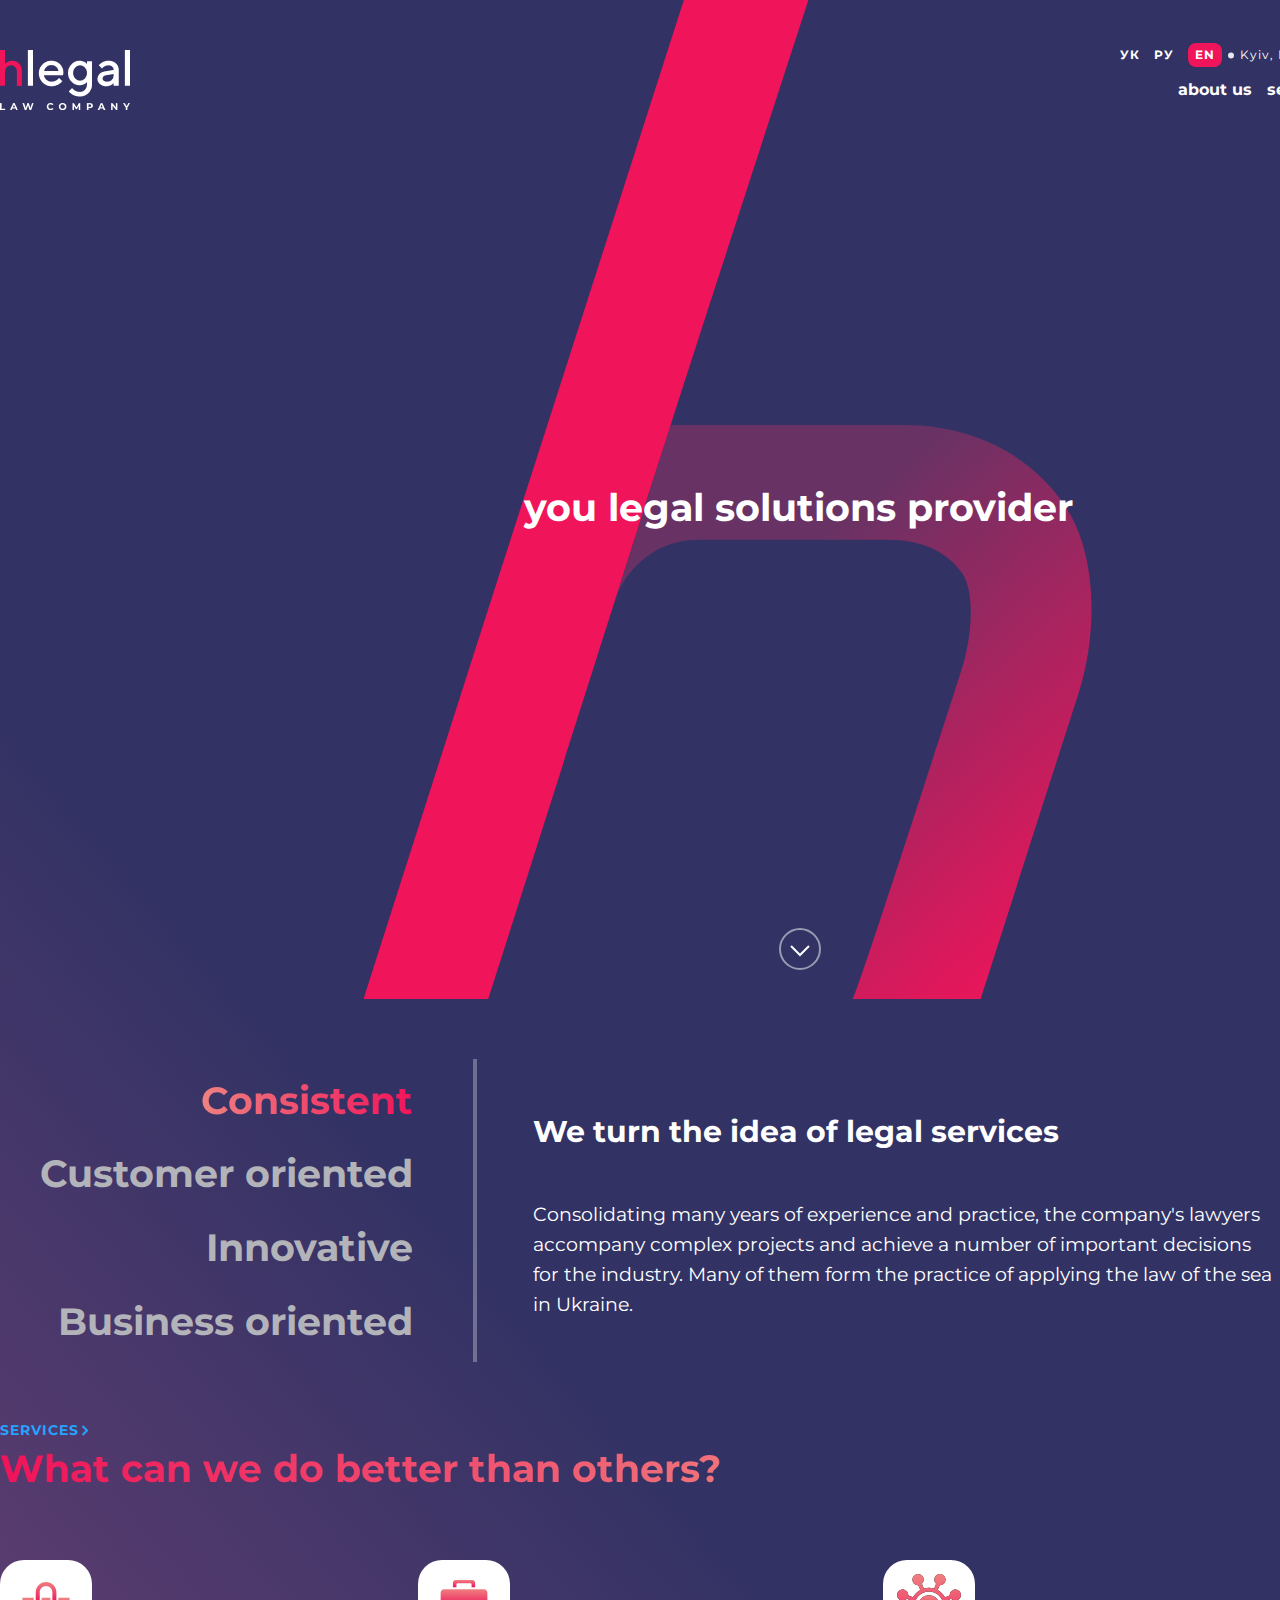
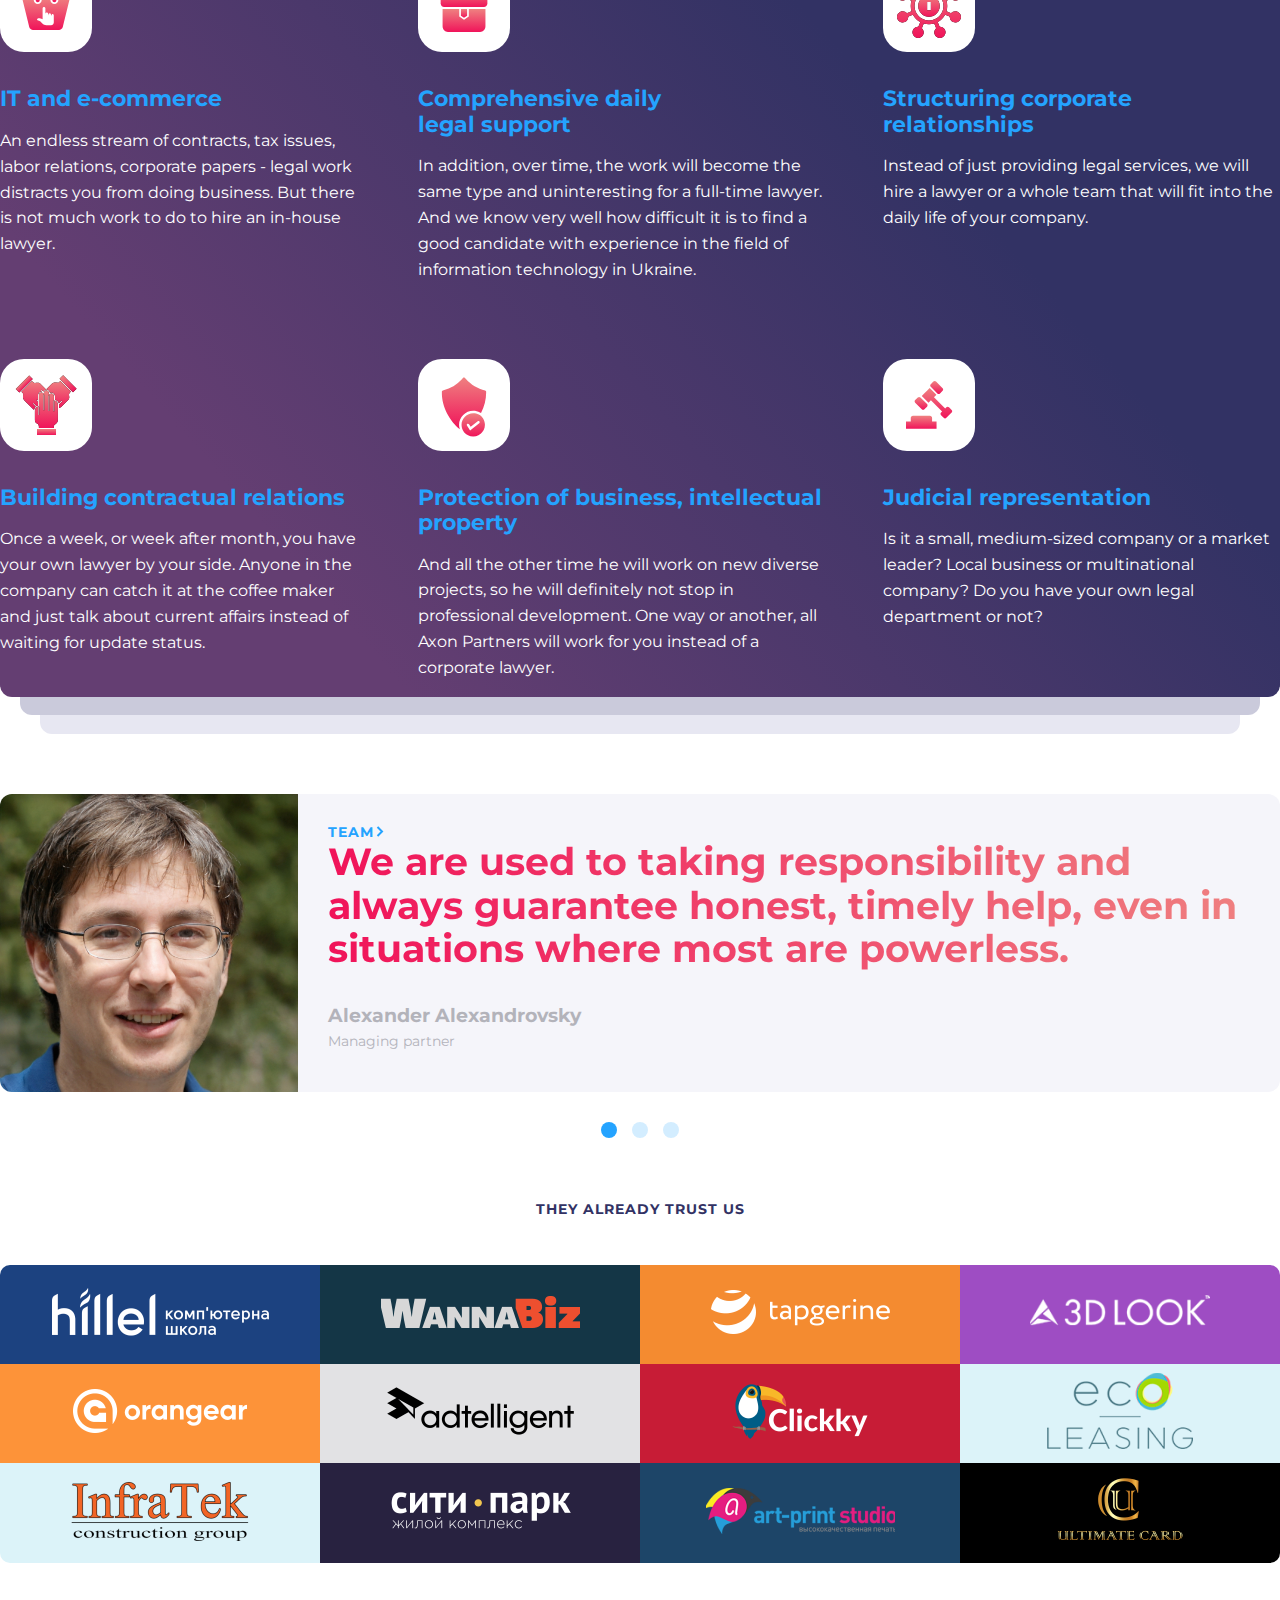
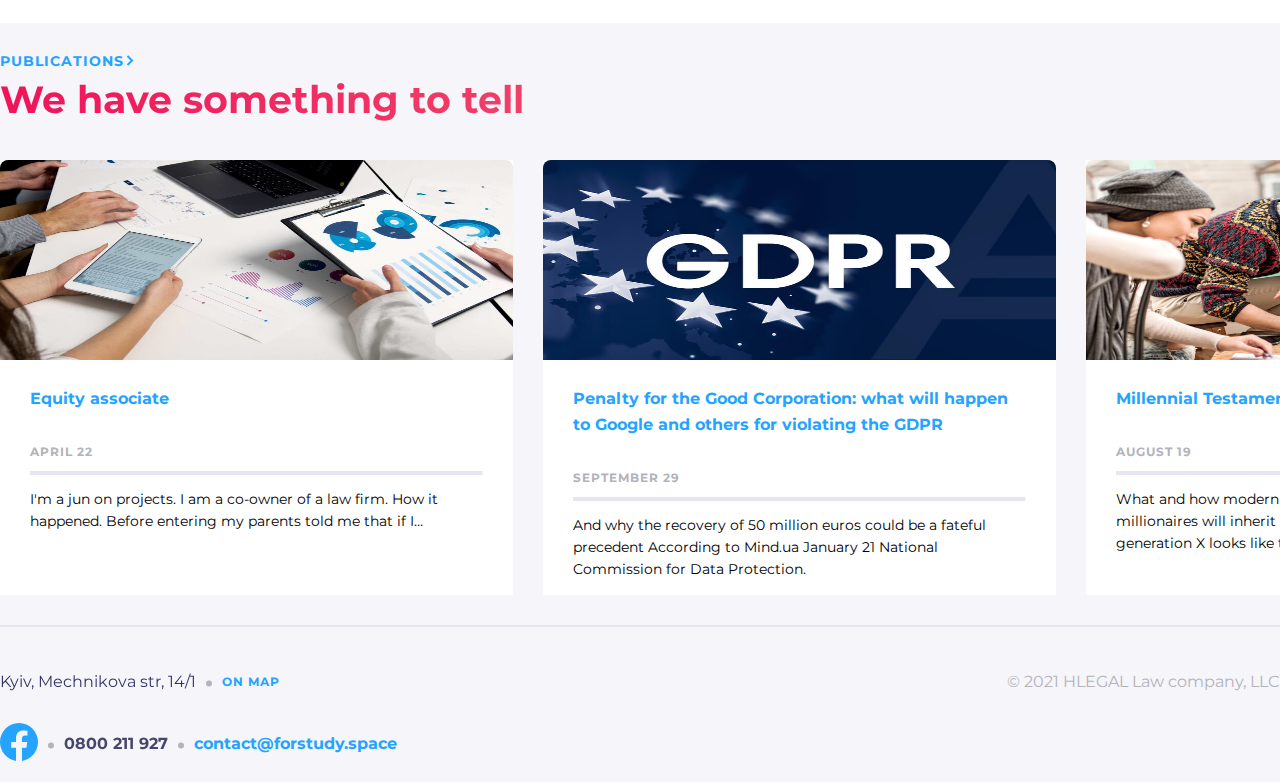
==== index.html @ 35837f1d "added hr line in footer" ====
<!doctype html>
<html lang="en">
<head>
    <meta charset="UTF-8">
    <meta name="viewport"
          content="width=device-width, user-scalable=no, initial-scale=1.0, maximum-scale=1.0, minimum-scale=1.0">
    <meta http-equiv="X-UA-Compatible"
          content="ie=edge">
    <link rel="stylesheet"
          href="css/style.css">
    <title>Homepage</title>
</head>
<body>
<header class="center header">
    <nav class="nav">
        <a href="#"
           class="nav__logo"><img src="img/homepage/homepage-logo.png"
                                  alt="hlegal logo">
        </a>
        <div class="nav__container">
            <img src="img/homepage/homepage-symbol.svg"
                 alt=""
                 class="nav__img-symbol">
            <h1 class="nav__slogan">you legal solutions provider</h1>
            <svg class="nav__scroll-btn"
                 width="42"
                 height="42"
                 viewBox="0 0 42 42"
                 fill="none"
                 xmlns="http://www.w3.org/2000/svg">
                <g clip-path="url(#clip0_22728_11353)">
                    <circle opacity="0.5"
                            cx="21"
                            cy="21"
                            r="20"

                            stroke-width="2"/>
                    <path d="M12 18L21 27L30 18"

                          stroke-width="2"/>
                </g>
                <defs>
                    <clipPath id="clip0_22728_11353">
                        <rect width="42"
                              height="42"
                              fill="white"/>
                    </clipPath>
                </defs>
            </svg>
        </div>
        <ol class="nav__list nav__list-contact">
            <li class="nav__item"><a class="nav__link"
                                     href="#">УК</a></li>
            <li class="nav__item"><a class="nav__link"
                                     href="#">РУ</a></li>
            <li class="nav__item"><a class="nav__link nav__link-active"
                                     href="#">EN</a></li>
            <li class="nav__item">
                <svg xmlns="http://www.w3.org/2000/svg"
                     width="6"
                     height="7"
                     viewBox="0 0 6 7"
                     fill="none">
                    <circle cx="3"
                            cy="3.5"
                            r="3"
                            fill="#E6E6F0"/>
                </svg>
            </li>
            <li class="nav__item"><a class="nav__link"
                                     href="#">Kyiv, Mechnikova str, 14/1</a></li>
            <li class="nav__item">
                <svg xmlns="http://www.w3.org/2000/svg"
                     width="6"
                     height="7"
                     viewBox="0 0 6 7"
                     fill="none">
                    <circle cx="3"
                            cy="3.5"
                            r="3"
                            fill="#E6E6F0"/>
                </svg>
            </li>
            <li class="nav__item"><a class="nav__link"
                                     href="#">0800 211 927</a></li>
            <li class="nav__item">
                <svg xmlns="http://www.w3.org/2000/svg"
                     width="6"
                     height="7"
                     viewBox="0 0 6 7"
                     fill="none">
                    <circle cx="3"
                            cy="3.5"
                            r="3"
                            fill="#E6E6F0"/>
                </svg>
            </li>
            <li class="nav__item"><a class="nav__link"
                                     href="#">
                <svg class="nav__icon"
                     width="24"
                     height="25"
                     viewBox="0 0 24 25"
                     xmlns="http://www.w3.org/2000/svg">
                    <g clip-path="url(#clip0_123216_740)">
                        <path d="M24 12.5733C24 5.90541 18.6274 0.5 12 0.5C5.37258 0.5 0 5.90541 0 12.5733C0 18.5995 4.38823 23.5943 10.125 24.5V16.0633H7.07813V12.5733H10.125V9.91343C10.125 6.88755 11.9165 5.21615 14.6576 5.21615C15.9705 5.21615 17.3438 5.45195 17.3438 5.45195V8.42313H15.8306C14.3399 8.42313 13.875 9.35379 13.875 10.3086V12.5733H17.2031L16.6711 16.0633H13.875V24.5C19.6118 23.5943 24 18.5995 24 12.5733Z"
                        />
                    </g>
                    <defs>
                        <clipPath id="clip0_123216_740">
                            <rect width="24"
                                  height="24"
                                  transform="translate(0 0.5)"/>
                        </clipPath>
                    </defs>
                </svg>
            </a></li>
        </ol>
        <ol class="nav__list nav__list-menu">
            <li class="nav__item"><a class="nav__link"
                                     href="#">about us</a></li>
            <li class="nav__item"><a class="nav__link"
                                     href="#">services</a></li>
            <li class="nav__item"><a class="nav__link"
                                     href="#">team</a></li>
            <li class="nav__item"><a class="nav__link"
                                     href="#">publications</a></li>
            <li class="nav__item"><a class="nav__link"
                                     href="#">contact</a></li>
        </ol>
    </nav>
    <nav class="menu">
        <ol class="menu__info">
            <li class="menu__item"><a class="menu__link menu__link-active"
                                      href="#">Consistent</a></li>
            <li class="menu__item"><a class="menu__link"
                                      href="#">Customer oriented</a></li>
            <li class="menu__item"><a class="menu__link"
                                      href="#">Innovative</a></li>
            <li class="menu__item"><a class="menu__link"
                                      href="#">Business oriented</a></li>
        </ol>
        <img class="menu__line"
             src="img/homepage/line.png"
             alt="">
        <div class="menu__container">
            <h2 class="menu__header">We turn the idea of legal services</h2>
            <p class="menu__desc">Consolidating many years of experience and practice, the company's lawyers accompany
                complex projects and achieve a number of important decisions for the industry. Many of them form the
                practice of applying the law of the sea in Ukraine.</p>
        </div>
    </nav>
    <section class="services">
        <div class="services__merge">
            <a class="services__item"
               href="#">Services
                <svg class="services__arrow"
                     width="12"
                     height="13"
                     viewBox="0 0 12 13"
                     fill="none"
                     xmlns="http://www.w3.org/2000/svg">
                    <path d="M3.5 2L8 6.5L3.5 11"
                          stroke-width="2"/>
                </svg>
            </a>
        </div>
        <h2 class="services__header">What can we do better than others?</h2>
        <div class="services__container">
            <a href="#"><img class="services__img"
                             src="img/services-page-icon/ecommerce.svg"
                             alt="">
            </a>
            <a class="services__link"
               href="#">IT and e-commerce</a>
            <p class="services__desc">An endless stream of contracts, tax issues, labor relations, corporate papers -
                legal
                work distracts you from doing business. But there is not much work to do to hire an in-house lawyer.
            </p>
        </div>
        <div class="services__container">
            <a
                    href="#"><img class="services__img"
                                  src="img/services-page-icon/support.svg"
                                  alt="">
            </a>
            <a class="services__link"
               href="#">Comprehensive daily <br>
                legal support</a>
            <p class="services__desc">In addition, over time, the work will become the same type and uninteresting for a
                full-time lawyer. And we know very well how difficult it is to find a good candidate with experience in
                the field of information technology in Ukraine.
            </p>
        </div>
        <div class="services__container">
            <a href="#"><img class="services__img"
                             src="img/services-page-icon/coprorate.svg"
                             alt="">
            </a>
            <a class="services__link"
               href="#">Structuring corporate relationships</a>
            <p class="services__desc">Instead of just providing legal services, we will hire a lawyer or a whole team
                that
                will fit into the daily life of your company.</p>
        </div>
        <div class="services__container">
            <a href="#"><img class="services__img"
                             src="img/services-page-icon/trust.svg"
                             alt="">
            </a>
            <a class="services__link"
               href="#">Building contractual relations</a>
            <p class="services__desc">Once a week, or week after month, you have your own lawyer by your side. Anyone in
                the company can catch it at the coffee maker and just talk about current affairs instead of waiting for
                update status.</p>
        </div>
        <div class="services__container">
            <a href="#"><img class="services__img"
                             src="img/services-page-icon/protection.svg"
                             alt="">
            </a>
            <a class="services__link"
               href="#">Protection of business, intellectual <br> property</a>
            <p class="services__desc">And all the other time he will work on new diverse projects, so he will definitely
                not stop in professional development. One way or another, all Axon Partners will work for you instead of
                a corporate lawyer.</p>
        </div>
        <div class="services__container">
            <a href="#"><img class="services__img"
                             src="img/services-page-icon/court.svg"
                             alt="">
            </a>
            <a class="services__link"
               href="#">Judicial representation</a>
            <p class="services__desc">Is it a small, medium-sized company or a market leader? Local business or
                multinational company? Do you have your own legal department or not?</p>
        </div>
    </section>
</header>
<main class="main">
    <section class="shadow-dark">
        <br>
    </section>
    <section class="shadow-light">
        <br>
    </section>
    <section class="team center">
        <div class="team__slider">
            <div class="team__content">
                <input type="radio"
                       name="slider"
                       id="slide-1"
                       hidden
                       checked>
                <article class="team__slide ">
                    <div class="team__flex">
                        <img src="img/team/team-1.jpg"
                             alt="Alexander Alexandrovsky"
                             class="team__img">
                        <div class="team__container">
                            <div class="team__merge">
                                <a class="team__link"
                                   href="#">Team
                                    <svg class="team__arrow"
                                         width="12"
                                         height="13"
                                         viewBox="0 0 12 13"
                                         fill="none"
                                         xmlns="http://www.w3.org/2000/svg">
                                        <path d="M3.5 2L8 6.5L3.5 11"
                                              stroke-width="2"/>
                                    </svg>
                                </a>
                            </div>
                            <p class="team__header">We are used to taking responsibility and always guarantee honest,
                                timely
                                help,
                                even in situations
                                where most are powerless.</p>
                            <h3 class="team__name">Alexander Alexandrovsky</h3>
                            <p class="team__desc">Managing partner</p>
                        </div>
                    </div>
                </article>
                <input type="radio"
                       name="slider"
                       id="slide-2"
                       hidden>
                <article class="team__slide">
                    <div class="team__flex">
                        <img src="img/team/team-2.jpg"
                             alt="Evgeny Patrikov"
                             class="team__img">
                        <div class="team__container">
                            <div class="team__merge">
                                <a class="team__link"
                                   href="#">Team
                                    <svg class="team__arrow"
                                         width="12"
                                         height="13"
                                         viewBox="0 0 12 13"
                                         fill="none"
                                         xmlns="http://www.w3.org/2000/svg">
                                        <path d="M3.5 2L8 6.5L3.5 11"
                                              stroke-width="2"/>
                                    </svg>
                                </a>
                            </div>
                            <p class="team__header">We are used to taking responsibility and always guarantee honest,
                                timely
                                help,
                                even in situations
                                where most are powerless.</p>
                            <h3 class="team__name">Evgeny Patrikov</h3>
                            <p class="team__desc">Equity partner, Attorney-at-law</p>
                        </div>
                    </div>
                </article>
                <input type="radio"
                       name="slider"
                       id="slide-3"
                       hidden>
                <article class="team__slide">
                    <div class="team__flex">
                        <img src="img/team/team-3.jpg"
                             alt="Vladislav Melnik"
                             class="team__img">
                        <div class="team__container">
                            <div class="team__merge">
                                <a class="team__link"
                                   href="#">Team
                                    <svg class="team__arrow"
                                         width="12"
                                         height="13"
                                         viewBox="0 0 12 13"
                                         fill="none"
                                         xmlns="http://www.w3.org/2000/svg">
                                        <path d="M3.5 2L8 6.5L3.5 11"
                                              stroke-width="2"/>
                                    </svg>
                                </a>
                            </div>
                            <p class="team__header">We are used to taking responsibility and always guarantee honest,
                                timely
                                help,
                                even in situations
                                where most are powerless.</p>
                            <h3 class="team__name">Vladislav Melnik</h3>
                            <p class="team__desc">Associate</p>
                        </div>
                    </div>
                </article>
            </div>
            <ol class="team__dots">
                <li class="team__l">
                    <label for="slide-1"
                           class="team__toggle team__toggle-active">
                        1
                    </label>
                </li>
                <li>
                    <label for="slide-2"
                           class="team__toggle">
                        2
                    </label>
                </li>
                <li>
                    <label for="slide-3"
                           class="team__toggle">
                        3
                    </label>
                </li>
            </ol>
        </div>
    </section>
    <section class="clients center">
        <h3 class="clients__header">They already trust us</h3>
        <div class="clients__container">
            <div class="clients__box">
                <a href="#"><img class="clients__img"
                                 src="img/sponsors/hillel.png"
                                 alt=""
                                 width="217"></a>
            </div>
            <div class="clients__box">
                <a href="#"><img class="clients__img"
                                 src="img/sponsors/wannabiz.png"
                                 alt=""
                                 width="199"
                ></a>
            </div>
            <div class="clients__box">
                <a
                        href="#"><img class="clients__img"
                                      src="img/sponsors/tapgerine.png"
                                      alt=""
                                      width="179"
                ></a>
            </div>
            <div class="clients__box">
                <a href="#"><img src="img/sponsors/3dlook.png"
                                 alt=""
                                 width="180"
                                 class="clients__img"
                ></a>
            </div>
            <div class="clients__box">
                <a href="#"><img src="img/sponsors/orangear.png"
                                 alt=""
                                 width="174"
                                 class="clients__img"></a>
            </div>
            <div class="clients__box">
                <a href="#"> <img src="img/sponsors/adtelligent.png"
                                  alt=""
                                  width="187"
                                  class="clients__img"></a>
            </div>
            <div class="clients__box">
                <a href="#"> <img src="img/sponsors/clickky.png"
                                  alt=""
                                  width="138"
                                  class="clients__img"></a>
            </div>
            <div class="clients__box">
                <a href="#"> <img src="img/sponsors/eco-leasing.png"
                                  alt=""
                                  width="146"
                                  class="clients__img"></a>
            </div>
            <div class="clients__box">
                <a href="#"> <img src="img/sponsors/ingratek.png"
                                  alt=""
                                  width="182"
                                  class="clients__img"></a>
            </div>
            <div class="clients__box">
                <a href="#"> <img src="img/sponsors/city-par.png"
                                  alt=""
                                  width="181"
                                  class="clients__img"></a>
            </div>
            <div class="clients__box">
                <a href="#"> <img src="img/sponsors/artprint.png"
                                  alt=""
                                  width="189"
                                  class="clients__img"></a>
            </div>
            <div class="clients__box">
                <a href="#"> <img src="img/sponsors/ultimatecard.png"
                                  alt=""
                                  width="152"
                                  class="clients__img"></a>
            </div>
        </div>
    </section>
    <section class="publications center">
        <div class="publications__merge">
            <a class="publications__item"
               href="#">Publications
                <svg class="publications__arrow"
                     width="12"
                     height="13"
                     viewBox="0 0 12 13"
                     fill="none"
                     xmlns="http://www.w3.org/2000/svg">
                    <path d="M3.5 2L8 6.5L3.5 11"
                          stroke-width="2"/>
                </svg>
            </a>
        </div>
        <h2 class="publications__header">
            We have something to tell
        </h2>
        <div class="publications__container">
            <div class="publications__box">
                <a class="publications__link"
                   href="#"><img class="publications__img"
                                 src="img/publication/publication-1.jpg"
                                 alt="">
                </a>
                <a class="publications__link"
                   href="#">
                    <h4 class="publications__text">
                        Equity associate
                    </h4>
                </a>
                <p class="publications__data">
                    April 22
                </p>
                <img class="publications__line"
                     src="img/publication/horizontal-line.png"
                     alt="">
                <p class="publications__desc">I'm a jun on projects. I am a co-owner of a law firm. How it happened.
                    Before entering my parents
                    told me that if I…
                </p>
            </div>
            <div class="publications__box">
                <a class="publications__link"
                   href="#"><img class="publications__img"
                                 src="img/publication/publication-2.jpg"
                                 alt="">
                </a>
                <a class="publications__link"
                   href="#">
                    <h4 class="publications__text">
                        Penalty for the Good Corporation: what will happen to Google and others for violating the GDPR
                    </h4>
                </a>
                <p class="publications__data">
                    September 29
                </p>
                <img class="publications__line"
                     src="img/publication/horizontal-line.png"
                     alt="">
                <p class="publications__desc">And why the recovery of 50 million euros could be a fateful precedent
                    According to Mind.ua January 21 National Commission for Data Protection.
                </p>
            </div>
            <div class="publications__box">
                <a class="publications__link"
                   href="#"><img class="publications__img"
                                 src="img/publication/publication-3.jpg"
                                 alt="">
                </a>
                <a class="publications__link"
                   href="#">
                    <h4 class="publications__text">
                        Millennial Testament
                    </h4>
                </a>
                <p class="publications__data">
                    August 19
                </p>
                <img class="publications__line"
                     src="img/publication/horizontal-line.png"
                     alt="">
                <p class="publications__desc">What and how modern vloggers, opinion leaders and crypto-millionaires will
                    inherit A typical legacy of the Ukrainian generation X looks like this: an apartment in…
                </p>
            </div>
        </div>
    </section>
</main>
<footer class="center footer">
    <hr class="footer__hl">
    <nav class="footer__nav">
        <ol class="footer__list footer__list-places">
            <li class="footer__item"><a class="footer__link"
                                        href="#">Kyiv, Mechnikova str, 14/1</a></li>
            <li class="footer__item">
                <svg class="footer__dots"
                     xmlns="http://www.w3.org/2000/svg"
                     width="6"
                     height="7"
                     viewBox="0 0 6 7">
                    <circle cx="3"
                            cy="3.5"
                            r="3"
                    />
                </svg>
            </li>
            <li class="footer__item"><a class="footer__link"
                                        href="#">On map</a></li>
        </ol>
        <p class="footer__policy">© 2021 HLEGAL Law company, LLC</p>
    </nav>
    <nav class="footer__nav">
        <ol class="footer__list footer__list-contact">
            <li><a href="#">
                <svg class="footer__socnetwork"
                     width="38"
                     height="38"
                     viewBox="0 0 38 38"
                     xmlns="http://www.w3.org/2000/svg">
                    <g clip-path="url(#clip0_22721_6812)">
                        <path d="M38 19.1161C38 8.55857 29.4934 0 19 0C8.50658 0 0 8.55857 0 19.1161C0 28.6575 6.94803 36.5659 16.0312 38V24.6419H11.207V19.1161H16.0312V14.9046C16.0312 10.1136 18.8678 7.46723 23.2078 7.46723C25.2866 7.46723 27.4609 7.84059 27.4609 7.84059V12.545H25.0651C22.7048 12.545 21.9688 14.0185 21.9688 15.5302V19.1161H27.2383L26.3959 24.6419H21.9688V38C31.052 36.5659 38 28.6575 38 19.1161Z"
                        />
                    </g>
                    <defs>
                        <clipPath id="clip0_22721_6812">
                            <rect width="38"
                                  height="38"
                                  fill="white"/>
                        </clipPath>
                    </defs>
                </svg>
            </a></li>
            <li>
                <svg class="footer__dots"
                     xmlns="http://www.w3.org/2000/svg"
                     width="6"
                     height="7"
                     viewBox="0 0 6 7">
                    <circle cx="3"
                            cy="3.5"
                            r="3"
                    />
                </svg>
            </li>
            <li><a href="#">0800 211 927</a></li>
            <li>
                <svg class="footer__dots"
                     xmlns="http://www.w3.org/2000/svg"
                     width="6"
                     height="7"
                     viewBox="0 0 6 7"
                >
                    <circle cx="3"
                            cy="3.5"
                            r="3"
                    />
                </svg>
            </li>
            <li><a href="#">contact@forstudy.space</a></li>
        </ol>
    </nav>
</footer>
</body>
</html>
---- css/style.css ----
﻿/*! normalize.css v8.0.1 | MIT License | github.com/necolas/normalize.css */html{line-height:1.15;-webkit-text-size-adjust:100%}body{margin:0}main{display:block}h1{font-size:2em;margin:.67em 0}hr{box-sizing:content-box;height:0;overflow:visible}pre{font-family:monospace,monospace;font-size:1em}a{background-color:transparent}abbr[title]{border-bottom:none;text-decoration:underline;text-decoration:underline dotted}b,strong{font-weight:bolder}code,kbd,samp{font-family:monospace,monospace;font-size:1em}small{font-size:80%}sub,sup{font-size:75%;line-height:0;position:relative;vertical-align:baseline}sub{bottom:-0.25em}sup{top:-0.5em}img{border-style:none}button,input,optgroup,select,textarea{font-family:inherit;font-size:100%;line-height:1.15;margin:0}button,input{overflow:visible}button,select{text-transform:none}button,[type=button],[type=reset],[type=submit]{-webkit-appearance:button}button::-moz-focus-inner,[type=button]::-moz-focus-inner,[type=reset]::-moz-focus-inner,[type=submit]::-moz-focus-inner{border-style:none;padding:0}button:-moz-focusring,[type=button]:-moz-focusring,[type=reset]:-moz-focusring,[type=submit]:-moz-focusring{outline:1px dotted ButtonText}fieldset{padding:.35em .75em .625em}legend{box-sizing:border-box;color:inherit;display:table;max-width:100%;padding:0;white-space:normal}progress{vertical-align:baseline}textarea{overflow:auto}[type=checkbox],[type=radio]{box-sizing:border-box;padding:0}[type=number]::-webkit-inner-spin-button,[type=number]::-webkit-outer-spin-button{height:auto}[type=search]{-webkit-appearance:textfield;outline-offset:-2px}[type=search]::-webkit-search-decoration{-webkit-appearance:none}::-webkit-file-upload-button{-webkit-appearance:button;font:inherit}details{display:block}summary{display:list-item}template{display:none}[hidden]{display:none}@font-face{font-family:"Montserrat";src:url("../fonts/montserrat/Montserrat-Regular.woff2") format("woff2"),url("../fonts/montserrat/Montserrat-Regular.woff") format("woff");font-weight:normal;font-style:normal;font-display:swap}@font-face{font-family:"Montserrat";src:url("../fonts/montserrat/Montserrat-Bold.woff2") format("woff2"),url("../fonts/montserrat/Montserrat-Bold.woff") format("woff");font-weight:bold;font-style:normal;font-display:swap}body{font-family:"Montserrat",sans-serif;display:flex;flex-direction:column;min-height:100vh}.main{flex-grow:1}.footer{flex-shrink:0}.center{padding-left:calc(50vw - 800px);padding-right:calc(50vw - 800px)}:root{--main-regular: #323264;--main-alt: #46466E;--main-soft: #686887;--accent: #F0145A;--active-regular: #24A3FF;--active-hover: #0085FF;--active-active: #006CCF;--grey-bg: #F5F5FA;--grey-bg-alt: #EDEDF7;--grey-text: #B3B3BA;--grey-separator: #E6E6F0;--gradient-regular: linear-gradient(129deg, #323264 0%, #323264 73.96%, #A54B5F 100%);--gradient-soft: linear-gradient(42deg, #323264 14.33%, #323264 51.39%, #7A425E 87.53%);--gradient-red: linear-gradient(323deg, #F0145A 6.7%, #693264 70.36%);--gradient-supersoft: linear-gradient(229deg, #323264 11.93%, #323264 57.17%, #643E72 87.46%);--gradient-red-text: linear-gradient(90deg, #F0145A 0.84%, #EF8080 99.96%)}.sitemap-body{background-color:silver;padding:50px}.sitemap-box{width:100px;height:100px}.sitemap-box[title="--main-regular"]{background:var(--main-regular)}.sitemap-box[title="--main-alt"]{background:var(--main-alt)}.sitemap-box[title="--main-soft"]{background:var(--main-soft)}.sitemap-box[title="--accent"]{background:var(--accent)}.sitemap-box[title="--active-regular"]{background:var(--active-regular)}.sitemap-box[title="--active-hover"]{background:var(--active-hover)}.sitemap-box[title="--active-active"]{background:var(--active-active)}.sitemap-box[title="--grey-bg"]{background:var(--grey-bg)}.sitemap-box[title="--grey-bg-alt"]{background:var(--grey-bg-alt)}.sitemap-box[title="--grey-text"]{background:var(--grey-text)}.sitemap-box[title="--grey-separator"]{background:var(--grey-separator)}.sitemap-box[title="--gradient-regular"]{background:var(--gradient-regular)}.sitemap-box[title="--gradient-soft"]{background:var(--gradient-soft)}.sitemap-box[title="--gradient-red"]{background:var(--gradient-red)}.sitemap-box[title="--gradient-supersoft"]{background:var(--gradient-supersoft)}.sitemap-box[title="--gradient-red-text"]{background:var(--gradient-red-text)}.sitemap-flex{display:flex;flex-wrap:wrap;gap:20px;margin-bottom:20px}hr{margin:50px;border-color:var(--active-active)}h1,h2,h3,h4,h5,h6{color:var(--main-regular);font-weight:400;line-height:1.62}a{color:var(--active-regular);text-decoration:none}a:hover{color:var(--accent);transition:.5s}ul{list-style:none}ul li::before{content:"•";display:inline-block;width:1em;font-weight:bold;margin-left:-1em;color:var(--accent)}ol li::marker{color:var(--accent)}button{padding:18px 30px;background:var(--active-regular);border-radius:12px;border:none;min-width:208px;color:#fff}button:hover{background:var(--active-hover)}button:active{background:var(--active-active)}.header{background:var(--gradient-supersoft);border-radius:0px 0px 12px 12px}.nav{display:grid;grid-template-columns:364px 728px 500px;grid-template-rows:60px auto}.nav__container{display:flex;flex-direction:column}.nav__logo{padding-top:50px}.nav__img-symbol{width:728px}.nav__slogan{font-size:38px;font-weight:700;margin:0;color:#fff;position:absolute;top:477px;padding-left:160px}.nav__scroll-btn{stroke:white;position:absolute;top:928px;margin-left:415px}.nav__scroll-btn:hover{stroke:var(--accent);transition:.5s}.nav__list{display:flex;list-style:none;padding:0;margin:0;justify-content:flex-end}.nav__list-contact{font-size:12px;letter-spacing:1px;font-weight:700;align-items:center;padding-top:50px;min-width:478px}.nav__list-contact :nth-child(3){border-radius:8px;background:var(--accent);padding:5px 7px}.nav__list-contact :nth-child(2){padding:0 14px}.nav__list-contact :nth-child(4),.nav__list-contact :nth-child(6),.nav__list-contact :nth-child(8){padding:0 6px}.nav__list-contact :nth-child(5){font-weight:400}.nav__list-contact :nth-child(7){font-size:16px}.nav__list-menu{gap:15px;font-weight:700;padding-top:21px;min-width:416px;grid-column:3/4;padding-bottom:900px}.nav__link{color:#fff}.nav__icon{fill:#fff}.nav__icon:hover{fill:var(--accent);transition:.5s}.menu{display:grid;grid-template-columns:auto 120px auto}.menu__info{display:flex;flex-direction:column;gap:30px;white-space:nowrap;list-style:none;justify-content:center;text-align:end;margin:0}.menu__link{font-weight:700;font-size:38px;color:var(--grey-text)}.menu__link-active{background:linear-gradient(90deg, #EF8080 0.84%, #F0145A 99.96%);background-clip:text;-webkit-background-clip:text;-webkit-text-fill-color:transparent}.menu__link-active:hover{background:var(--accent);background-clip:text;-webkit-background-clip:text;color:transparent}.menu__line{padding:60px 60px}.menu__container{display:flex;flex-direction:column;justify-content:center}.menu__header{color:#fff;font-size:30px;font-weight:700}.menu__desc{grid-column:2/4;color:#fff;font-size:19px;line-height:1.58;max-width:861px}.services{display:grid;grid-template-columns:auto auto auto;gap:0 60px}.services :nth-child(3),.services :nth-child(4),.services :nth-child(5){grid-row:3/4}.services :nth-child(4),.services :nth-child(7){grid-column:2/3}.services :nth-child(5),.services :nth-child(8){grid-column:3/4}.services :nth-child(6){grid-column:1/2}.services__item,.services__arrow{display:flex;align-items:center}.services__item{font-size:14px;font-weight:700;letter-spacing:1px;text-transform:uppercase}.services__arrow{stroke:#24a3ff}.services__merge :hover .services__arrow{stroke:var(--accent);transition:.5s}.services__header{grid-column:1/3;grid-row:2/3;background:var(--gradient-red-text, linear-gradient(90deg, #F0145A 0.84%, #EF8080 99.96%));background-clip:text;-webkit-background-clip:text;-webkit-text-fill-color:transparent;font-size:38px;font-weight:700;margin:0}.services__container{display:flex;flex-direction:column;padding-top:60px}.services__img{border-radius:24px;background-color:#fff;padding:14px 14px}.services__img:hover{opacity:.5;transition:.3s}.services__link{padding-top:30px;font-size:22px;font-weight:700}.services__desc{color:#fff;line-height:1.62}.shadow-dark{background:#cacadb;border-radius:0 0 12px 12px;margin:0 20px}.shadow-light{background:#e7e7f2;border-radius:0 0 12px 12px;margin:0 40px}.team{margin-top:60px;margin-bottom:60px}.team__slide{display:none}.team__flex{display:flex;height:298px}input:checked+.team__slide{display:block}.team__content{margin-bottom:30px}.team__dots{display:flex;justify-content:center;align-items:center;list-style:none;gap:15px;margin:0;padding:0}.team__toggle{display:block;width:16px;height:16px;border-radius:50%;opacity:.2;background:var(--active-regular);color:transparent;cursor:pointer;font-size:0;overflow:hidden}.team__toggle:hover{opacity:.5;transition:.3s}.team__toggle-active{opacity:1}.team__img{align-self:stretch;border-radius:12px 0 0 12px}.team__img:hover{opacity:.5;transition:.5s;cursor:pointer}.team__container{padding:30px 30px;background:var(--grey-bg);border-radius:0 12px 12px 0}.team__link,.team__arrow{display:flex;align-items:center}.team__link{font-size:14px;font-weight:700;letter-spacing:1px;text-transform:uppercase}.team__arrow{stroke:#24a3ff}.team__merge :hover .team__arrow{stroke:var(--accent);transition:.5s}.team__header{background:var(--gradient-red-text);background-clip:text;-webkit-background-clip:text;-webkit-text-fill-color:transparent;font-size:38px;font-weight:700;padding-bottom:30px;margin:0}.team__name{color:var(--grey-text);font-weight:700;margin:0}.team__desc{color:var(--grey-text);font-size:14px;line-height:1.57;margin:0}.clients{padding-left:calc(50vw - 860px);padding-right:calc(50vw - 860px)}.clients__header{color:var(--main-regular);font-size:14px;font-weight:700;letter-spacing:1px;text-transform:uppercase;text-align:center;padding-bottom:30px}.clients__container{display:grid;grid-template-columns:repeat(4, 1fr);grid-template-rows:repeat(3, 1fr);margin:0;padding-bottom:60px}.clients__box{display:flex;justify-content:center;align-items:center;cursor:pointer}.clients__box:hover{opacity:.5;transition:.5s}.clients__box:nth-child(1){background-color:#1c4280;border-top-left-radius:10px}.clients__box:nth-child(2){background-color:#143646}.clients__box:nth-child(3){background-color:#f48b30}.clients__box:nth-child(4){background-color:#9e4dc3;border-top-right-radius:10px}.clients__box:nth-child(5){background-color:#fd9339}.clients__box:nth-child(6){background-color:#e2e2e4}.clients__box:nth-child(7){background-color:#c71c36}.clients__box:nth-child(8){background-color:#dcf3f9}.clients__box:nth-child(9){background-color:#dcf3f9;border-bottom-left-radius:10px}.clients__box:nth-child(10){background-color:#282240}.clients__box:nth-child(11){background-color:#1d4568}.clients__box:nth-child(12){background-color:#000;border-bottom-right-radius:10px}.publications{padding-top:30px;background:var(--grey-bg)}.publications__item,.publications__arrow{display:flex;align-items:center}.publications__item{font-size:14px;font-weight:700;letter-spacing:1px;text-transform:uppercase}.publications__arrow{stroke:#24a3ff}.publications__merge :hover .publications__arrow{stroke:var(--accent);transition:.5s}.publications__header{background:var(--gradient-red-text, linear-gradient(90deg, #F0145A 0.84%, #EF8080 99.96%));background-clip:text;-webkit-background-clip:text;-webkit-text-fill-color:transparent;font-size:38px;font-weight:700;margin:0;padding-bottom:30px}.publications__container{display:flex;gap:30px}.publications__box{display:flex;flex-direction:column;background-color:#fff;min-width:513px}.publications__text,.publications__data,.publications__line,.publications__desc{padding-left:30px;padding-right:30px}.publications__img{width:513px;max-height:200px;border-radius:8px 8px 0 0}.publications__img:hover{opacity:.5;transition:.5s}.publications__text{color:var(--active-regular);font-weight:700}.publications__text:hover{color:var(--accent);transition:.5s}.publications__data{color:var(--grey-text);font-size:12px;font-weight:700;letter-spacing:1px;text-transform:uppercase}.publications__line{height:4px;margin:0}.publications__desc{color:#000;font-size:14px;font-weight:400;line-height:1.57}.footer{background:var(--grey-bg)}.footer__hl{border:none;height:2px;background:var(--grey-separator);margin:30px 0}.footer__nav{display:flex;justify-content:space-between}.footer__list{display:flex;align-items:center;gap:10px;list-style:none;padding:0}.footer__list-places li:nth-child(1){background:var(--main-regular);background-clip:text;-webkit-background-clip:text;-webkit-text-fill-color:transparent}.footer__list-places li:nth-child(1):hover{background:var(--accent);background-clip:text;-webkit-background-clip:text;-webkit-text-fill-color:transparent}.footer__list-places li:nth-child(3){font-size:12px;font-weight:700;letter-spacing:1px;text-transform:uppercase}.footer__list-contact li{font-weight:700}.footer__list-contact li:nth-child(3){background:var(--main-alt);background-clip:text;-webkit-background-clip:text;-webkit-text-fill-color:transparent}.footer__list-contact li:nth-child(3):hover{background:var(--accent);background-clip:text;-webkit-background-clip:text;-webkit-text-fill-color:transparent}.footer__socnetwork{fill:#24a3ff}.footer__socnetwork:hover{fill:var(--accent);transition:.5s}.footer__dots{fill:var(--grey-text)}.footer__policy{color:var(--grey-text)}/*# sourceMappingURL=style.css.map */
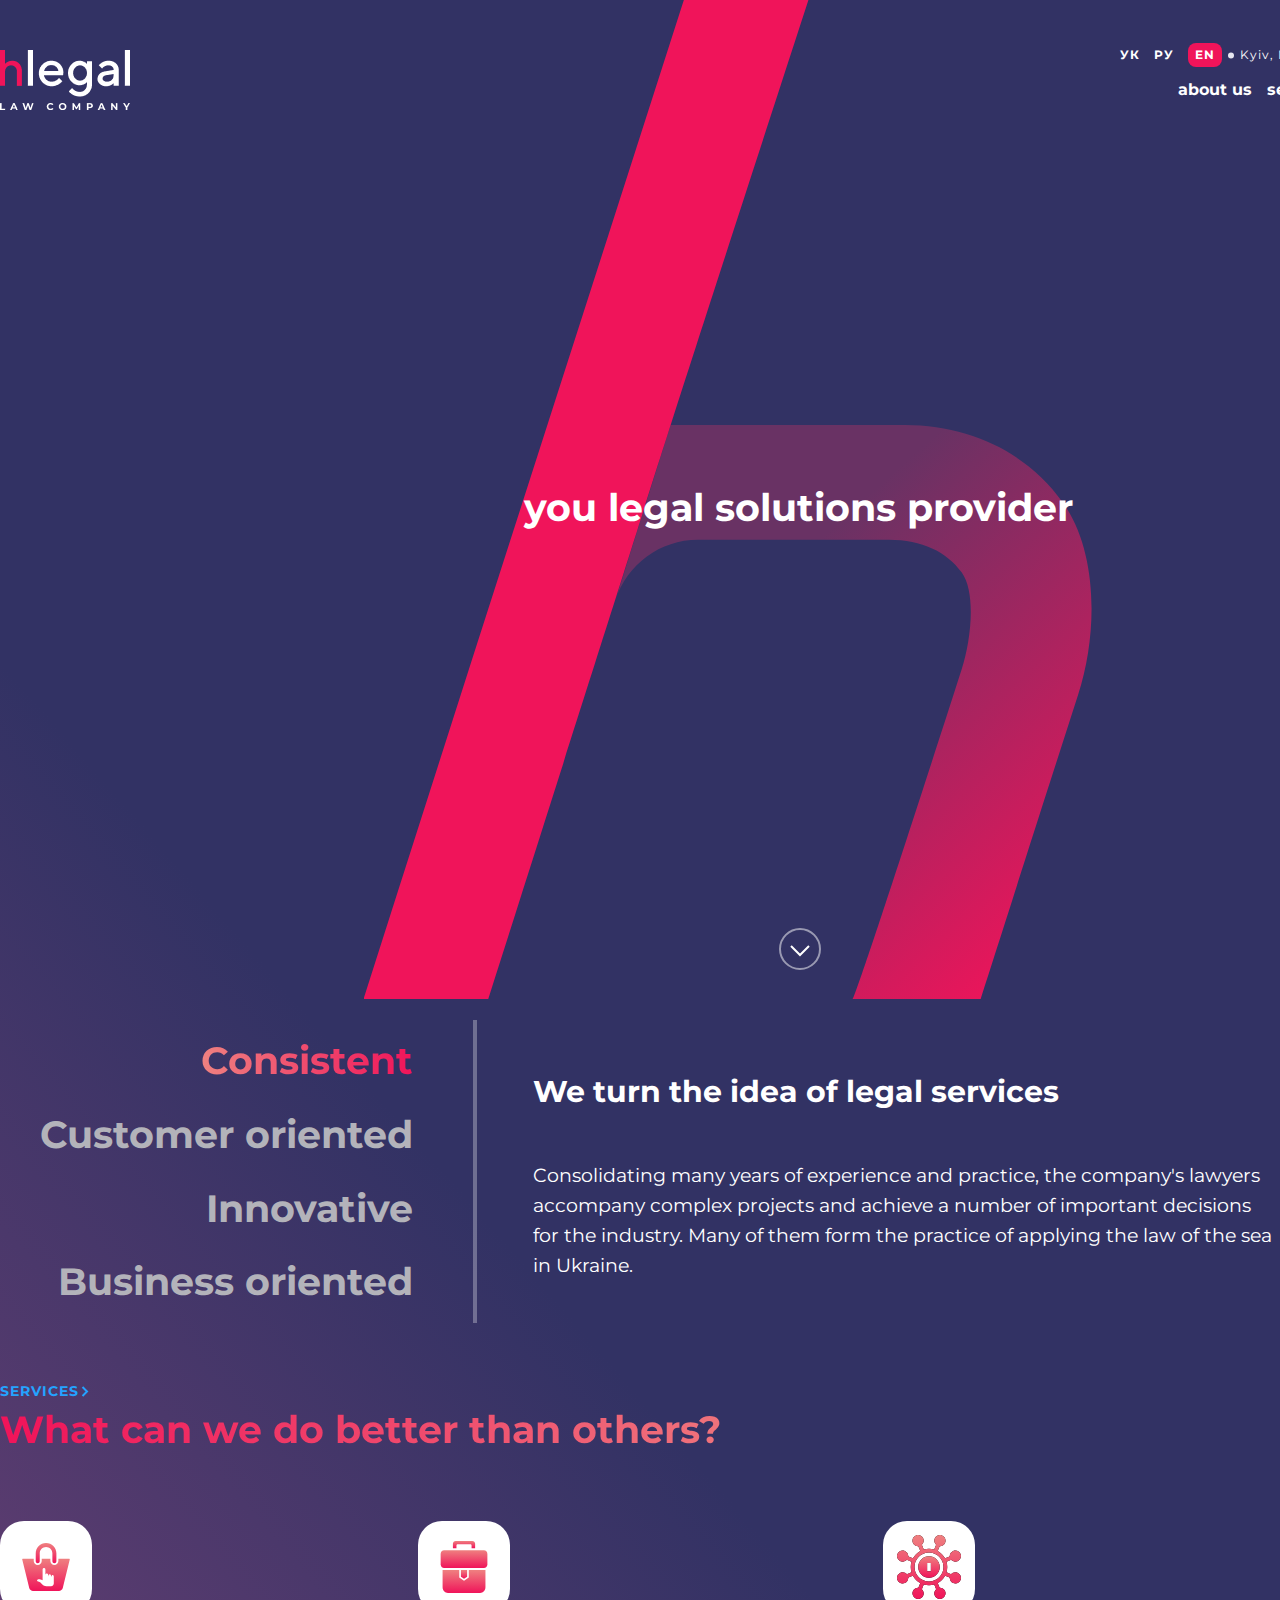
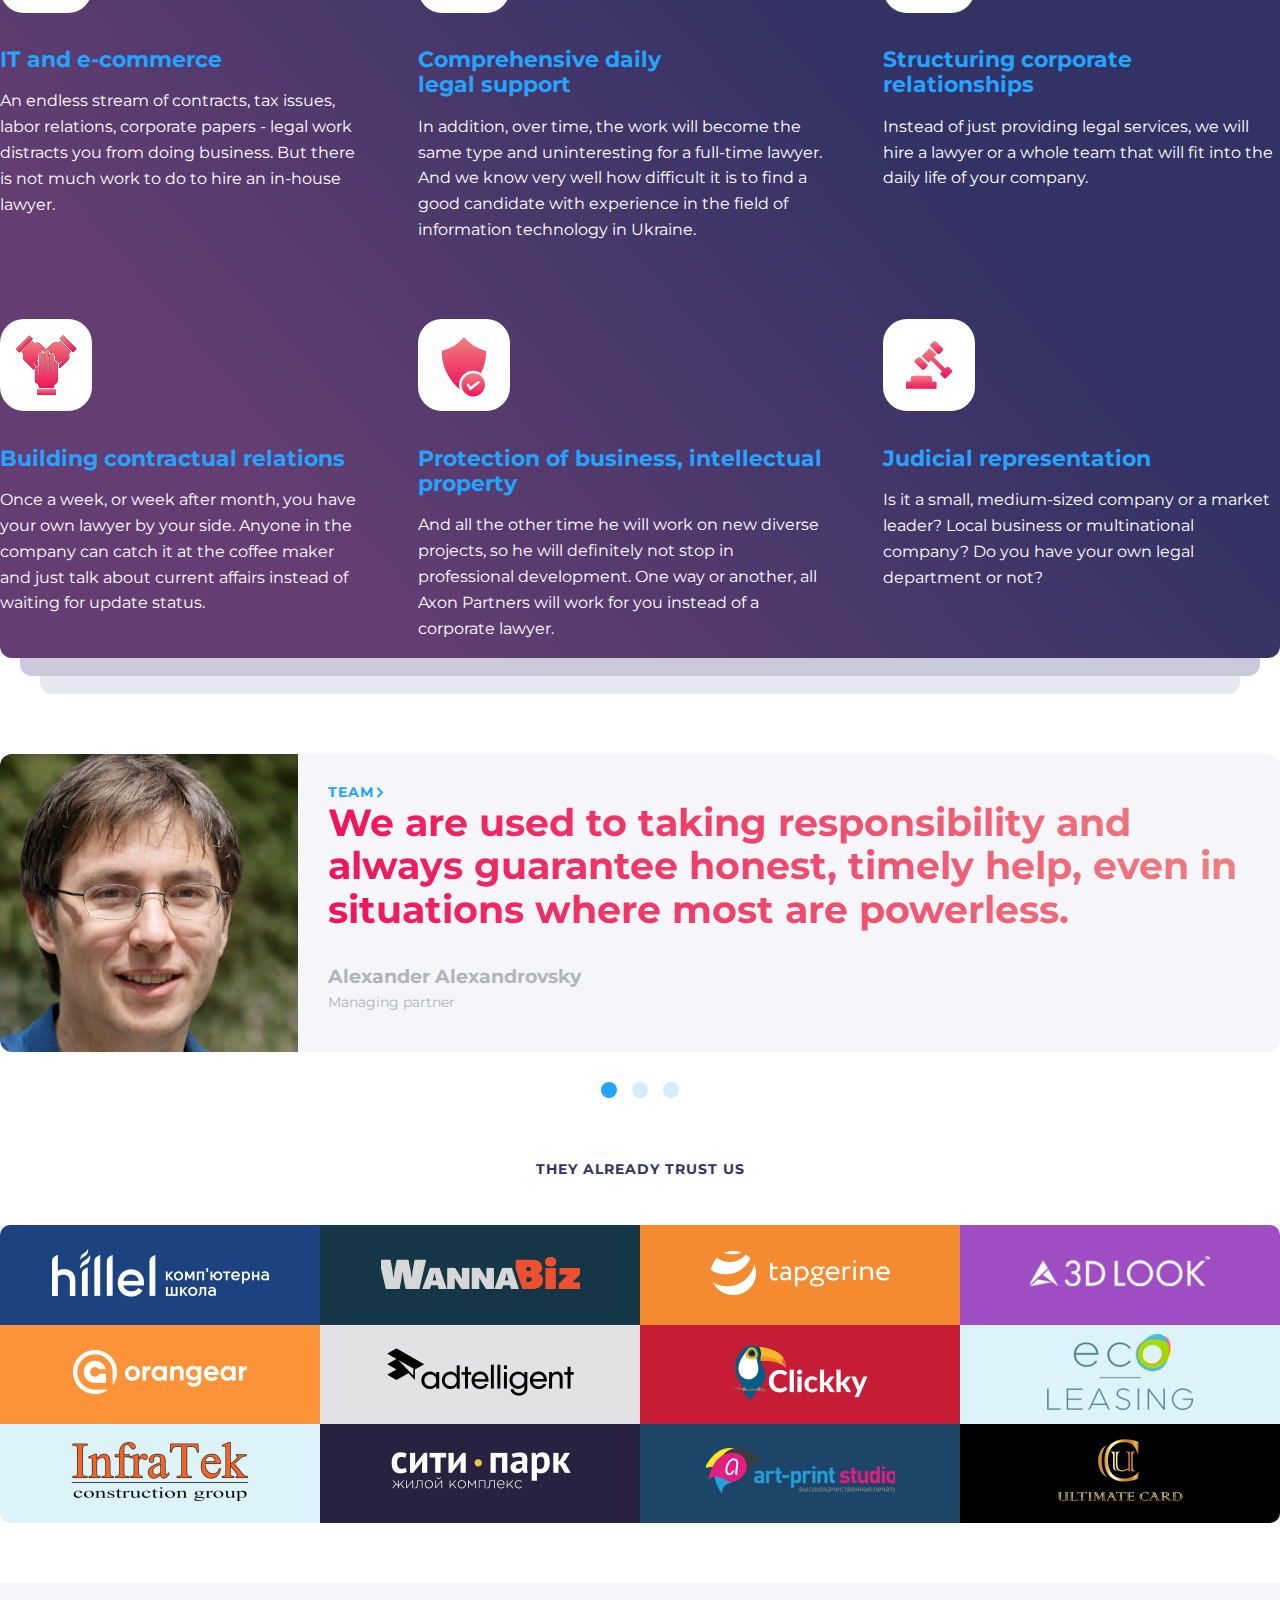
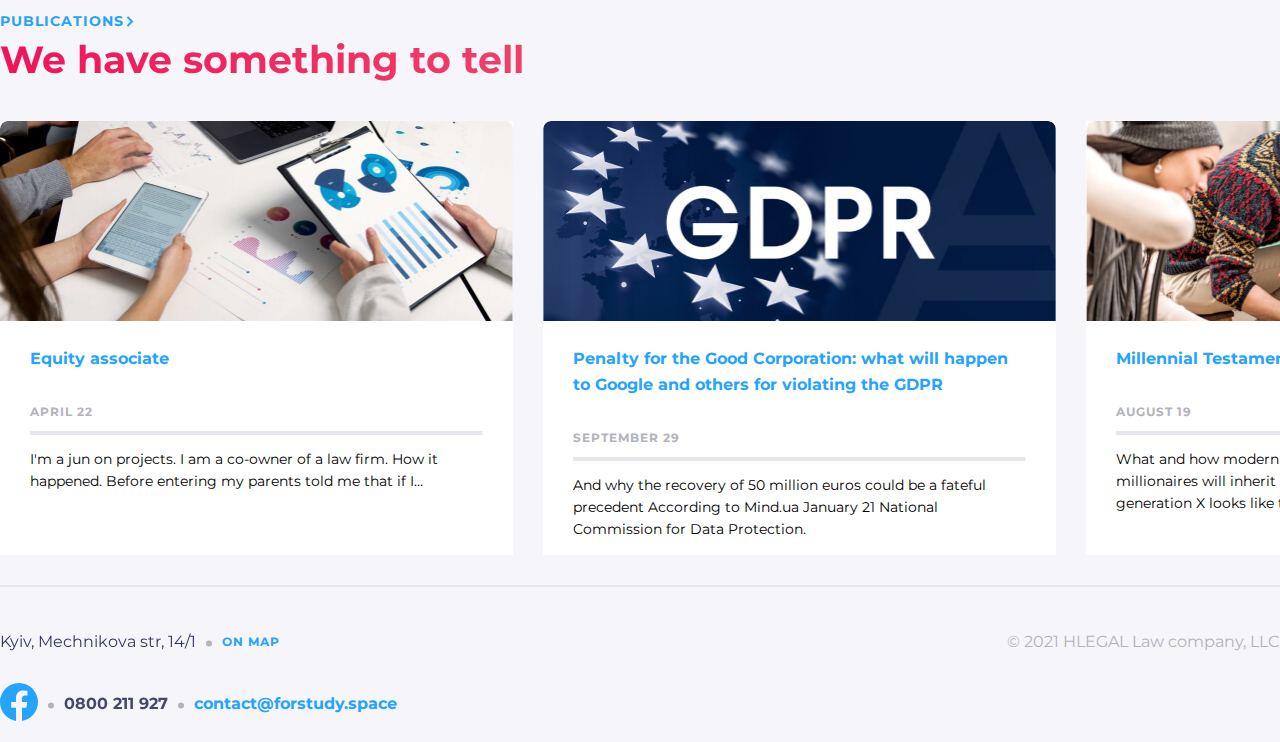
==== commit 68ed3cd7: "added pages publication and fix photo size section publications" ====
--- a/index.html
+++ b/index.html
@@ -476,7 +476,7 @@
             <div class="publications__box">
                 <a class="publications__link"
                    href="#"><img class="publications__img"
-                                 src="img/publication/publication-1.jpg"
+                                 src="img/publication/publication-1-height.jpg"
                                  alt="">
                 </a>
                 <a class="publications__link"
@@ -499,7 +499,7 @@
             <div class="publications__box">
                 <a class="publications__link"
                    href="#"><img class="publications__img"
-                                 src="img/publication/publication-2.jpg"
+                                 src="img/publication/publication-2-height.jpg"
                                  alt="">
                 </a>
                 <a class="publications__link"
@@ -521,7 +521,7 @@
             <div class="publications__box">
                 <a class="publications__link"
                    href="#"><img class="publications__img"
-                                 src="img/publication/publication-3.jpg"
+                                 src="img/publication/publication-3-heigth.jpg"
                                  alt="">
                 </a>
                 <a class="publications__link"
--- a/css/style.css
+++ b/css/style.css
@@ -1 +1 @@
-﻿/*! normalize.css v8.0.1 | MIT License | github.com/necolas/normalize.css */html{line-height:1.15;-webkit-text-size-adjust:100%}body{margin:0}main{display:block}h1{font-size:2em;margin:.67em 0}hr{box-sizing:content-box;height:0;overflow:visible}pre{font-family:monospace,monospace;font-size:1em}a{background-color:transparent}abbr[title]{border-bottom:none;text-decoration:underline;text-decoration:underline dotted}b,strong{font-weight:bolder}code,kbd,samp{font-family:monospace,monospace;font-size:1em}small{font-size:80%}sub,sup{font-size:75%;line-height:0;position:relative;vertical-align:baseline}sub{bottom:-0.25em}sup{top:-0.5em}img{border-style:none}button,input,optgroup,select,textarea{font-family:inherit;font-size:100%;line-height:1.15;margin:0}button,input{overflow:visible}button,select{text-transform:none}button,[type=button],[type=reset],[type=submit]{-webkit-appearance:button}button::-moz-focus-inner,[type=button]::-moz-focus-inner,[type=reset]::-moz-focus-inner,[type=submit]::-moz-focus-inner{border-style:none;padding:0}button:-moz-focusring,[type=button]:-moz-focusring,[type=reset]:-moz-focusring,[type=submit]:-moz-focusring{outline:1px dotted ButtonText}fieldset{padding:.35em .75em .625em}legend{box-sizing:border-box;color:inherit;display:table;max-width:100%;padding:0;white-space:normal}progress{vertical-align:baseline}textarea{overflow:auto}[type=checkbox],[type=radio]{box-sizing:border-box;padding:0}[type=number]::-webkit-inner-spin-button,[type=number]::-webkit-outer-spin-button{height:auto}[type=search]{-webkit-appearance:textfield;outline-offset:-2px}[type=search]::-webkit-search-decoration{-webkit-appearance:none}::-webkit-file-upload-button{-webkit-appearance:button;font:inherit}details{display:block}summary{display:list-item}template{display:none}[hidden]{display:none}@font-face{font-family:"Montserrat";src:url("../fonts/montserrat/Montserrat-Regular.woff2") format("woff2"),url("../fonts/montserrat/Montserrat-Regular.woff") format("woff");font-weight:normal;font-style:normal;font-display:swap}@font-face{font-family:"Montserrat";src:url("../fonts/montserrat/Montserrat-Bold.woff2") format("woff2"),url("../fonts/montserrat/Montserrat-Bold.woff") format("woff");font-weight:bold;font-style:normal;font-display:swap}body{font-family:"Montserrat",sans-serif;display:flex;flex-direction:column;min-height:100vh}.main{flex-grow:1}.footer{flex-shrink:0}.center{padding-left:calc(50vw - 800px);padding-right:calc(50vw - 800px)}:root{--main-regular: #323264;--main-alt: #46466E;--main-soft: #686887;--accent: #F0145A;--active-regular: #24A3FF;--active-hover: #0085FF;--active-active: #006CCF;--grey-bg: #F5F5FA;--grey-bg-alt: #EDEDF7;--grey-text: #B3B3BA;--grey-separator: #E6E6F0;--gradient-regular: linear-gradient(129deg, #323264 0%, #323264 73.96%, #A54B5F 100%);--gradient-soft: linear-gradient(42deg, #323264 14.33%, #323264 51.39%, #7A425E 87.53%);--gradient-red: linear-gradient(323deg, #F0145A 6.7%, #693264 70.36%);--gradient-supersoft: linear-gradient(229deg, #323264 11.93%, #323264 57.17%, #643E72 87.46%);--gradient-red-text: linear-gradient(90deg, #F0145A 0.84%, #EF8080 99.96%)}.sitemap-body{background-color:silver;padding:50px}.sitemap-box{width:100px;height:100px}.sitemap-box[title="--main-regular"]{background:var(--main-regular)}.sitemap-box[title="--main-alt"]{background:var(--main-alt)}.sitemap-box[title="--main-soft"]{background:var(--main-soft)}.sitemap-box[title="--accent"]{background:var(--accent)}.sitemap-box[title="--active-regular"]{background:var(--active-regular)}.sitemap-box[title="--active-hover"]{background:var(--active-hover)}.sitemap-box[title="--active-active"]{background:var(--active-active)}.sitemap-box[title="--grey-bg"]{background:var(--grey-bg)}.sitemap-box[title="--grey-bg-alt"]{background:var(--grey-bg-alt)}.sitemap-box[title="--grey-text"]{background:var(--grey-text)}.sitemap-box[title="--grey-separator"]{background:var(--grey-separator)}.sitemap-box[title="--gradient-regular"]{background:var(--gradient-regular)}.sitemap-box[title="--gradient-soft"]{background:var(--gradient-soft)}.sitemap-box[title="--gradient-red"]{background:var(--gradient-red)}.sitemap-box[title="--gradient-supersoft"]{background:var(--gradient-supersoft)}.sitemap-box[title="--gradient-red-text"]{background:var(--gradient-red-text)}.sitemap-flex{display:flex;flex-wrap:wrap;gap:20px;margin-bottom:20px}hr{margin:50px;border-color:var(--active-active)}h1,h2,h3,h4,h5,h6{color:var(--main-regular);font-weight:400;line-height:1.62}a{color:var(--active-regular);text-decoration:none}a:hover{color:var(--accent);transition:.5s}ul{list-style:none}ul li::before{content:"•";display:inline-block;width:1em;font-weight:bold;margin-left:-1em;color:var(--accent)}ol li::marker{color:var(--accent)}button{padding:18px 30px;background:var(--active-regular);border-radius:12px;border:none;min-width:208px;color:#fff}button:hover{background:var(--active-hover)}button:active{background:var(--active-active)}.header{background:var(--gradient-supersoft);border-radius:0px 0px 12px 12px}.nav{display:grid;grid-template-columns:364px 728px 500px;grid-template-rows:60px auto}.nav__container{display:flex;flex-direction:column}.nav__logo{padding-top:50px}.nav__img-symbol{width:728px}.nav__slogan{font-size:38px;font-weight:700;margin:0;color:#fff;position:absolute;top:477px;padding-left:160px}.nav__scroll-btn{stroke:white;position:absolute;top:928px;margin-left:415px}.nav__scroll-btn:hover{stroke:var(--accent);transition:.5s}.nav__list{display:flex;list-style:none;padding:0;margin:0;justify-content:flex-end}.nav__list-contact{font-size:12px;letter-spacing:1px;font-weight:700;align-items:center;padding-top:50px;min-width:478px}.nav__list-contact :nth-child(3){border-radius:8px;background:var(--accent);padding:5px 7px}.nav__list-contact :nth-child(2){padding:0 14px}.nav__list-contact :nth-child(4),.nav__list-contact :nth-child(6),.nav__list-contact :nth-child(8){padding:0 6px}.nav__list-contact :nth-child(5){font-weight:400}.nav__list-contact :nth-child(7){font-size:16px}.nav__list-menu{gap:15px;font-weight:700;padding-top:21px;min-width:416px;grid-column:3/4;padding-bottom:900px}.nav__link{color:#fff}.nav__icon{fill:#fff}.nav__icon:hover{fill:var(--accent);transition:.5s}.menu{display:grid;grid-template-columns:auto 120px auto}.menu__info{display:flex;flex-direction:column;gap:30px;white-space:nowrap;list-style:none;justify-content:center;text-align:end;margin:0}.menu__link{font-weight:700;font-size:38px;color:var(--grey-text)}.menu__link-active{background:linear-gradient(90deg, #EF8080 0.84%, #F0145A 99.96%);background-clip:text;-webkit-background-clip:text;-webkit-text-fill-color:transparent}.menu__link-active:hover{background:var(--accent);background-clip:text;-webkit-background-clip:text;color:transparent}.menu__line{padding:60px 60px}.menu__container{display:flex;flex-direction:column;justify-content:center}.menu__header{color:#fff;font-size:30px;font-weight:700}.menu__desc{grid-column:2/4;color:#fff;font-size:19px;line-height:1.58;max-width:861px}.services{display:grid;grid-template-columns:auto auto auto;gap:0 60px}.services :nth-child(3),.services :nth-child(4),.services :nth-child(5){grid-row:3/4}.services :nth-child(4),.services :nth-child(7){grid-column:2/3}.services :nth-child(5),.services :nth-child(8){grid-column:3/4}.services :nth-child(6){grid-column:1/2}.services__item,.services__arrow{display:flex;align-items:center}.services__item{font-size:14px;font-weight:700;letter-spacing:1px;text-transform:uppercase}.services__arrow{stroke:#24a3ff}.services__merge :hover .services__arrow{stroke:var(--accent);transition:.5s}.services__header{grid-column:1/3;grid-row:2/3;background:var(--gradient-red-text, linear-gradient(90deg, #F0145A 0.84%, #EF8080 99.96%));background-clip:text;-webkit-background-clip:text;-webkit-text-fill-color:transparent;font-size:38px;font-weight:700;margin:0}.services__container{display:flex;flex-direction:column;padding-top:60px}.services__img{border-radius:24px;background-color:#fff;padding:14px 14px}.services__img:hover{opacity:.5;transition:.3s}.services__link{padding-top:30px;font-size:22px;font-weight:700}.services__desc{color:#fff;line-height:1.62}.shadow-dark{background:#cacadb;border-radius:0 0 12px 12px;margin:0 20px}.shadow-light{background:#e7e7f2;border-radius:0 0 12px 12px;margin:0 40px}.team{margin-top:60px;margin-bottom:60px}.team__slide{display:none}.team__flex{display:flex;height:298px}input:checked+.team__slide{display:block}.team__content{margin-bottom:30px}.team__dots{display:flex;justify-content:center;align-items:center;list-style:none;gap:15px;margin:0;padding:0}.team__toggle{display:block;width:16px;height:16px;border-radius:50%;opacity:.2;background:var(--active-regular);color:transparent;cursor:pointer;font-size:0;overflow:hidden}.team__toggle:hover{opacity:.5;transition:.3s}.team__toggle-active{opacity:1}.team__img{align-self:stretch;border-radius:12px 0 0 12px}.team__img:hover{opacity:.5;transition:.5s;cursor:pointer}.team__container{padding:30px 30px;background:var(--grey-bg);border-radius:0 12px 12px 0}.team__link,.team__arrow{display:flex;align-items:center}.team__link{font-size:14px;font-weight:700;letter-spacing:1px;text-transform:uppercase}.team__arrow{stroke:#24a3ff}.team__merge :hover .team__arrow{stroke:var(--accent);transition:.5s}.team__header{background:var(--gradient-red-text);background-clip:text;-webkit-background-clip:text;-webkit-text-fill-color:transparent;font-size:38px;font-weight:700;padding-bottom:30px;margin:0}.team__name{color:var(--grey-text);font-weight:700;margin:0}.team__desc{color:var(--grey-text);font-size:14px;line-height:1.57;margin:0}.clients{padding-left:calc(50vw - 860px);padding-right:calc(50vw - 860px)}.clients__header{color:var(--main-regular);font-size:14px;font-weight:700;letter-spacing:1px;text-transform:uppercase;text-align:center;padding-bottom:30px}.clients__container{display:grid;grid-template-columns:repeat(4, 1fr);grid-template-rows:repeat(3, 1fr);margin:0;padding-bottom:60px}.clients__box{display:flex;justify-content:center;align-items:center;cursor:pointer}.clients__box:hover{opacity:.5;transition:.5s}.clients__box:nth-child(1){background-color:#1c4280;border-top-left-radius:10px}.clients__box:nth-child(2){background-color:#143646}.clients__box:nth-child(3){background-color:#f48b30}.clients__box:nth-child(4){background-color:#9e4dc3;border-top-right-radius:10px}.clients__box:nth-child(5){background-color:#fd9339}.clients__box:nth-child(6){background-color:#e2e2e4}.clients__box:nth-child(7){background-color:#c71c36}.clients__box:nth-child(8){background-color:#dcf3f9}.clients__box:nth-child(9){background-color:#dcf3f9;border-bottom-left-radius:10px}.clients__box:nth-child(10){background-color:#282240}.clients__box:nth-child(11){background-color:#1d4568}.clients__box:nth-child(12){background-color:#000;border-bottom-right-radius:10px}.publications{padding-top:30px;background:var(--grey-bg)}.publications__item,.publications__arrow{display:flex;align-items:center}.publications__item{font-size:14px;font-weight:700;letter-spacing:1px;text-transform:uppercase}.publications__arrow{stroke:#24a3ff}.publications__merge :hover .publications__arrow{stroke:var(--accent);transition:.5s}.publications__header{background:var(--gradient-red-text, linear-gradient(90deg, #F0145A 0.84%, #EF8080 99.96%));background-clip:text;-webkit-background-clip:text;-webkit-text-fill-color:transparent;font-size:38px;font-weight:700;margin:0;padding-bottom:30px}.publications__container{display:flex;gap:30px}.publications__box{display:flex;flex-direction:column;background-color:#fff;min-width:513px}.publications__text,.publications__data,.publications__line,.publications__desc{padding-left:30px;padding-right:30px}.publications__img{width:513px;max-height:200px;border-radius:8px 8px 0 0}.publications__img:hover{opacity:.5;transition:.5s}.publications__text{color:var(--active-regular);font-weight:700}.publications__text:hover{color:var(--accent);transition:.5s}.publications__data{color:var(--grey-text);font-size:12px;font-weight:700;letter-spacing:1px;text-transform:uppercase}.publications__line{height:4px;margin:0}.publications__desc{color:#000;font-size:14px;font-weight:400;line-height:1.57}.footer{background:var(--grey-bg)}.footer__hl{border:none;height:2px;background:var(--grey-separator);margin:30px 0}.footer__nav{display:flex;justify-content:space-between}.footer__list{display:flex;align-items:center;gap:10px;list-style:none;padding:0}.footer__list-places li:nth-child(1){background:var(--main-regular);background-clip:text;-webkit-background-clip:text;-webkit-text-fill-color:transparent}.footer__list-places li:nth-child(1):hover{background:var(--accent);background-clip:text;-webkit-background-clip:text;-webkit-text-fill-color:transparent}.footer__list-places li:nth-child(3){font-size:12px;font-weight:700;letter-spacing:1px;text-transform:uppercase}.footer__list-contact li{font-weight:700}.footer__list-contact li:nth-child(3){background:var(--main-alt);background-clip:text;-webkit-background-clip:text;-webkit-text-fill-color:transparent}.footer__list-contact li:nth-child(3):hover{background:var(--accent);background-clip:text;-webkit-background-clip:text;-webkit-text-fill-color:transparent}.footer__socnetwork{fill:#24a3ff}.footer__socnetwork:hover{fill:var(--accent);transition:.5s}.footer__dots{fill:var(--grey-text)}.footer__policy{color:var(--grey-text)}/*# sourceMappingURL=style.css.map */
+﻿/*! normalize.css v8.0.1 | MIT License | github.com/necolas/normalize.css */html{line-height:1.15;-webkit-text-size-adjust:100%}body{margin:0}main{display:block}h1{font-size:2em;margin:.67em 0}hr{box-sizing:content-box;height:0;overflow:visible}pre{font-family:monospace,monospace;font-size:1em}a{background-color:transparent}abbr[title]{border-bottom:none;text-decoration:underline;text-decoration:underline dotted}b,strong{font-weight:bolder}code,kbd,samp{font-family:monospace,monospace;font-size:1em}small{font-size:80%}sub,sup{font-size:75%;line-height:0;position:relative;vertical-align:baseline}sub{bottom:-0.25em}sup{top:-0.5em}img{border-style:none}button,input,optgroup,select,textarea{font-family:inherit;font-size:100%;line-height:1.15;margin:0}button,input{overflow:visible}button,select{text-transform:none}button,[type=button],[type=reset],[type=submit]{-webkit-appearance:button}button::-moz-focus-inner,[type=button]::-moz-focus-inner,[type=reset]::-moz-focus-inner,[type=submit]::-moz-focus-inner{border-style:none;padding:0}button:-moz-focusring,[type=button]:-moz-focusring,[type=reset]:-moz-focusring,[type=submit]:-moz-focusring{outline:1px dotted ButtonText}fieldset{padding:.35em .75em .625em}legend{box-sizing:border-box;color:inherit;display:table;max-width:100%;padding:0;white-space:normal}progress{vertical-align:baseline}textarea{overflow:auto}[type=checkbox],[type=radio]{box-sizing:border-box;padding:0}[type=number]::-webkit-inner-spin-button,[type=number]::-webkit-outer-spin-button{height:auto}[type=search]{-webkit-appearance:textfield;outline-offset:-2px}[type=search]::-webkit-search-decoration{-webkit-appearance:none}::-webkit-file-upload-button{-webkit-appearance:button;font:inherit}details{display:block}summary{display:list-item}template{display:none}[hidden]{display:none}@font-face{font-family:"Montserrat";src:url("../fonts/montserrat/Montserrat-Regular.woff2") format("woff2"),url("../fonts/montserrat/Montserrat-Regular.woff") format("woff");font-weight:normal;font-style:normal;font-display:swap}@font-face{font-family:"Montserrat";src:url("../fonts/montserrat/Montserrat-Bold.woff2") format("woff2"),url("../fonts/montserrat/Montserrat-Bold.woff") format("woff");font-weight:bold;font-style:normal;font-display:swap}body{font-family:"Montserrat",sans-serif;display:flex;flex-direction:column;min-height:100vh}.main{flex-grow:1}.footer{flex-shrink:0}.center{padding-left:calc(50vw - 800px);padding-right:calc(50vw - 800px)}:root{--main-regular: #323264;--main-alt: #46466E;--main-soft: #686887;--accent: #F0145A;--active-regular: #24A3FF;--active-hover: #0085FF;--active-active: #006CCF;--grey-bg: #F5F5FA;--grey-bg-alt: #EDEDF7;--grey-text: #B3B3BA;--grey-separator: #E6E6F0;--gradient-regular: linear-gradient(129deg, #323264 0%, #323264 73.96%, #A54B5F 100%);--gradient-soft: linear-gradient(42deg, #323264 14.33%, #323264 51.39%, #7A425E 87.53%);--gradient-red: linear-gradient(323deg, #F0145A 6.7%, #693264 70.36%);--gradient-supersoft: linear-gradient(229deg, #323264 11.93%, #323264 57.17%, #643E72 87.46%);--gradient-red-text: linear-gradient(90deg, #F0145A 0.84%, #EF8080 99.96%)}.sitemap-body{background-color:silver;padding:50px}.sitemap-box{width:100px;height:100px}.sitemap-box[title="--main-regular"]{background:var(--main-regular)}.sitemap-box[title="--main-alt"]{background:var(--main-alt)}.sitemap-box[title="--main-soft"]{background:var(--main-soft)}.sitemap-box[title="--accent"]{background:var(--accent)}.sitemap-box[title="--active-regular"]{background:var(--active-regular)}.sitemap-box[title="--active-hover"]{background:var(--active-hover)}.sitemap-box[title="--active-active"]{background:var(--active-active)}.sitemap-box[title="--grey-bg"]{background:var(--grey-bg)}.sitemap-box[title="--grey-bg-alt"]{background:var(--grey-bg-alt)}.sitemap-box[title="--grey-text"]{background:var(--grey-text)}.sitemap-box[title="--grey-separator"]{background:var(--grey-separator)}.sitemap-box[title="--gradient-regular"]{background:var(--gradient-regular)}.sitemap-box[title="--gradient-soft"]{background:var(--gradient-soft)}.sitemap-box[title="--gradient-red"]{background:var(--gradient-red)}.sitemap-box[title="--gradient-supersoft"]{background:var(--gradient-supersoft)}.sitemap-box[title="--gradient-red-text"]{background:var(--gradient-red-text)}.sitemap-flex{display:flex;flex-wrap:wrap;gap:20px;margin-bottom:20px}hr{margin:50px;border-color:var(--active-active)}h1,h2,h3,h4,h5,h6{color:var(--main-regular);font-weight:400;line-height:1.62}a{color:var(--active-regular);text-decoration:none}a:hover{color:var(--accent);transition:.5s}ul{list-style:none}ul li::before{content:"•";display:inline-block;width:1em;font-weight:bold;margin-left:-1em;color:var(--accent)}ol li::marker{color:var(--accent);font-weight:bold}button{padding:18px 30px;background:var(--active-regular);border-radius:12px;border:none;min-width:208px;color:#fff}button:hover{background:var(--active-hover);transition:.5s}button:active{background:var(--active-active)}.header{background:var(--gradient-supersoft);border-radius:0 0 12px 12px}.publications-header{border-radius:0 0 12px 12px}.nav{display:grid;grid-template-columns:364px 728px 500px;grid-template-rows:60px 900px}.nav__container{display:flex;flex-direction:column}.nav__logo{padding-top:50px}.nav__img-symbol{width:728px}.nav__slogan{font-size:38px;font-weight:700;margin:0;color:#fff;position:absolute;top:477px;padding-left:160px}.nav__scroll-btn{stroke:white;position:absolute;top:928px;margin-left:415px}.nav__scroll-btn:hover{stroke:var(--accent);transition:.5s}.nav__list{display:flex;list-style:none;padding:0;margin:0;justify-content:flex-end}.nav__list-contact{font-size:12px;letter-spacing:1px;font-weight:700;align-items:center;padding-top:50px;min-width:478px}.nav__list-contact :nth-child(3){border-radius:8px;background:var(--accent);padding:5px 7px;color:#fff}.nav__list-contact :nth-child(2){padding:0 14px}.nav__list-contact :nth-child(4),.nav__list-contact :nth-child(6),.nav__list-contact :nth-child(8){padding:0 6px}.nav__list-contact :nth-child(5){font-weight:400}.nav__list-contact :nth-child(7){font-size:16px}.nav__link-active{color:#fff}.nav__list-menu{gap:15px;font-weight:700;padding-top:21px;min-width:416px;grid-column:3/4}.nav__link{color:#fff}.nav__link_services-active{color:var(--accent)}.nav__link_services-active::after{margin-top:3px;height:2px;background-color:currentColor;content:"";display:block}.nav__link_services-active:hover{opacity:.5;transition:.5s}.nav__icon{fill:#fff}.nav__icon:hover{fill:var(--accent);transition:.5s}.services-nav{display:grid;grid-template-rows:60px 60px}.publications-header__link,.publications-header__icon{color:var(--grey-text);fill:var(--grey-text)}.publications-header__link-none{color:var(--active-regular)}.menu{display:grid;grid-template-columns:auto 120px auto}.menu__info{display:flex;flex-direction:column;gap:30px;white-space:nowrap;list-style:none;justify-content:center;text-align:end;margin:0}.menu__link{font-weight:700;font-size:38px;color:var(--grey-text)}.menu__link-active{background:linear-gradient(90deg, #EF8080 0.84%, #F0145A 99.96%);background-clip:text;-webkit-background-clip:text;-webkit-text-fill-color:transparent}.menu__link-active:hover{background:var(--accent);background-clip:text;-webkit-background-clip:text;color:transparent}.menu__line{padding:60px 60px}.menu__container{display:flex;flex-direction:column;justify-content:center}.menu__header{color:#fff;font-size:30px;font-weight:700}.menu__desc{grid-column:2/4;color:#fff;font-size:19px;line-height:1.58;max-width:861px}.services{display:grid;grid-template-columns:auto auto auto;gap:0 60px}.services :nth-child(3),.services :nth-child(4),.services :nth-child(5){grid-row:3/4}.services :nth-child(4),.services :nth-child(7){grid-column:2/3}.services :nth-child(5),.services :nth-child(8){grid-column:3/4}.services :nth-child(6){grid-column:1/2}.services__item,.services__arrow{display:flex;align-items:center}.services__item{font-size:14px;font-weight:700;letter-spacing:1px;text-transform:uppercase}.services__arrow{stroke:#24a3ff}.services__merge :hover .services__arrow{stroke:var(--accent);transition:.5s}.services__header{grid-column:1/3;grid-row:2/3;background:var(--gradient-red-text, linear-gradient(90deg, #F0145A 0.84%, #EF8080 99.96%));background-clip:text;-webkit-background-clip:text;-webkit-text-fill-color:transparent;font-size:38px;font-weight:700;margin:0}.services__container{display:flex;flex-direction:column;padding-top:60px}.services__img{border-radius:24px;background-color:#fff;padding:14px 14px}.services__img:hover{opacity:.5;transition:.3s}.services__link{padding-top:30px;font-size:22px;font-weight:700}.services__desc{color:#fff;line-height:1.62}.services-offer__header{color:#fff;font-size:22px;font-weight:700;padding-left:120px}.services-offer__container{display:flex;gap:60px;margin:0 120px 60px 120px;color:#fff;font-size:18px;font-weight:400;line-height:1.44}.services-offer__item{display:flex;flex-direction:column;gap:15px;padding:0;margin-left:18px;min-width:636px}.services-services__header{grid-row:1/3;margin-top:60px}.shadow-dark{background:#cacadb;border-radius:0 0 12px 12px;margin:0 20px}.shadow-light{background:#e7e7f2;border-radius:0 0 12px 12px;margin:0 40px}.shadow-light-services{margin-bottom:60px}.team{margin-top:60px;margin-bottom:60px}.team__slide{display:none}.team__flex{display:flex;height:298px}input:checked+.team__slide{display:block}.team__content{margin-bottom:30px}.team__dots{display:flex;justify-content:center;align-items:center;list-style:none;gap:15px;margin:0;padding:0}.team__toggle{display:block;width:16px;height:16px;border-radius:50%;opacity:.2;background:var(--active-regular);color:transparent;cursor:pointer;font-size:0;overflow:hidden}.team__toggle:hover{opacity:.5;transition:.3s}.team__toggle-active{opacity:1}.team__img{align-self:stretch;border-radius:12px 0 0 12px}.team__img:hover{opacity:.5;transition:.5s;cursor:pointer}.team__container{padding:30px 30px;background:var(--grey-bg);border-radius:0 12px 12px 0}.team__link,.team__arrow{display:flex;align-items:center}.team__link{font-size:14px;font-weight:700;letter-spacing:1px;text-transform:uppercase}.team__arrow{stroke:#24a3ff}.team__merge :hover .team__arrow{stroke:var(--accent);transition:.5s}.team__header{background:var(--gradient-red-text);background-clip:text;-webkit-background-clip:text;-webkit-text-fill-color:transparent;font-size:38px;font-weight:700;padding-bottom:30px;margin:0}.team__name{color:var(--grey-text);font-weight:700;margin:0}.team__desc{color:var(--grey-text);font-size:14px;line-height:1.57;margin:0}.clients{padding-left:calc(50vw - 860px);padding-right:calc(50vw - 860px)}.clients__header{color:var(--main-regular);font-size:14px;font-weight:700;letter-spacing:1px;text-transform:uppercase;text-align:center;padding-bottom:30px}.clients__container{display:grid;grid-template-columns:repeat(4, 1fr);grid-template-rows:repeat(3, 1fr);margin:0;padding-bottom:60px}.clients__box{display:flex;justify-content:center;align-items:center;cursor:pointer}.clients__box:hover{opacity:.5;transition:.5s}.clients__box:nth-child(1){background-color:#1c4280;border-top-left-radius:10px}.clients__box:nth-child(2){background-color:#143646}.clients__box:nth-child(3){background-color:#f48b30}.clients__box:nth-child(4){background-color:#9e4dc3;border-top-right-radius:10px}.clients__box:nth-child(5){background-color:#fd9339}.clients__box:nth-child(6){background-color:#e2e2e4}.clients__box:nth-child(7){background-color:#c71c36}.clients__box:nth-child(8){background-color:#dcf3f9}.clients__box:nth-child(9){background-color:#dcf3f9;border-bottom-left-radius:10px}.clients__box:nth-child(10){background-color:#282240}.clients__box:nth-child(11){background-color:#1d4568}.clients__box:nth-child(12){background-color:#000;border-bottom-right-radius:10px}.clients__header-services{margin-top:60px}.publications{padding-top:30px;background:var(--grey-bg)}.publications__item,.publications__arrow{display:flex;align-items:center}.publications__item{font-size:14px;font-weight:700;letter-spacing:1px;text-transform:uppercase}.publications__arrow{stroke:#24a3ff}.publications__merge :hover .publications__arrow{stroke:var(--accent);transition:.5s}.publications__header{background:var(--gradient-red-text, linear-gradient(90deg, #F0145A 0.84%, #EF8080 99.96%));background-clip:text;-webkit-background-clip:text;-webkit-text-fill-color:transparent;font-size:38px;font-weight:700;margin:0;padding-bottom:30px}.publications__container{display:flex;gap:30px}.publications__box{display:flex;flex-direction:column;background-color:#fff;min-width:513px}.publications__text,.publications__data,.publications__line,.publications__desc{padding-left:30px;padding-right:30px}.publications__img{width:513px;max-height:200px;border-radius:8px 8px 0 0}.publications__img:hover{opacity:.5;transition:.5s}.publications__text{color:var(--active-regular);font-weight:700}.publications__text:hover{color:var(--accent);transition:.5s}.publications__data{color:var(--grey-text);font-size:12px;font-weight:700;letter-spacing:1px;text-transform:uppercase}.publications__line{height:4px;margin:0}.publications__desc{color:#000;font-size:14px;font-weight:400;line-height:1.57}.footer{background:var(--grey-bg)}.footer__hl{border:none;height:2px;background:var(--grey-separator);margin:30px 0}.footer__nav{display:flex;justify-content:space-between}.footer__list{display:flex;align-items:center;gap:10px;list-style:none;padding:0}.footer__list-places li:nth-child(1){background:var(--main-regular);background-clip:text;-webkit-background-clip:text;-webkit-text-fill-color:transparent}.footer__list-places li:nth-child(1):hover{background:var(--accent);background-clip:text;-webkit-background-clip:text;-webkit-text-fill-color:transparent}.footer__list-places li:nth-child(3){font-size:12px;font-weight:700;letter-spacing:1px;text-transform:uppercase}.footer__list-contact li{font-weight:700}.footer__list-contact li:nth-child(3){background:var(--main-alt);background-clip:text;-webkit-background-clip:text;-webkit-text-fill-color:transparent}.footer__list-contact li:nth-child(3):hover{background:var(--accent);background-clip:text;-webkit-background-clip:text;-webkit-text-fill-color:transparent}.footer__socnetwork{fill:#24a3ff}.footer__socnetwork:hover{fill:var(--accent);transition:.5s}.footer__dots{fill:var(--grey-text)}.footer__policy{color:var(--grey-text)}.offer__container{display:flex;flex-direction:column;align-items:center;margin:60px 0}.offer__header{font-size:38px;font-weight:700;background:var(--gradient-red-text);background-clip:text;-webkit-background-clip:text;-webkit-text-fill-color:transparent}.offer__desc{color:#fff;font-size:19px;line-height:1.58;text-align:center;width:1360px}.offer__btn{box-shadow:0 0 20px 0 rgba(36, 163, 255, 0.5);font-weight:700;cursor:pointer;margin-left:700px;margin-bottom:60px}.offer__hl{height:4px;border:none;background:rgba(255, 255, 255, 0.5);margin:0 120px 30px 120px}.post{display:flex;flex-direction:column;justify-content:center;margin:60px 120px}.post__img,.post__news,.post__data,.post__hl,.post__desc,.post__header,.post__item,.post__text_img{width:1360px}.post__img{border-radius:12px}.post__news{font-size:30px;font-weight:700}.post__data{color:var(--grey-text);font-size:12px;font-weight:700;letter-spacing:1px;text-transform:uppercase}.post__hl{height:4px;border:none;background:var(--grey-separator);margin:0}.post__desc{color:#000;line-height:1.62}.post__header_hero{background:var(--gradient-red-text);background-clip:text;-webkit-background-clip:text;-webkit-text-fill-color:transparent;font-size:38px;font-weight:700}.post__header{font-size:22px;font-weight:700}.post__item{font-size:18px;font-weight:400;line-height:1.44}.post__img_setting{max-width:640px;padding-left:360px}.post__text_img{color:var(--grey-text);text-align:center;font-size:14px;line-height:1.57}.post__container{display:flex;gap:28px;padding-top:30px}.post__socnetwork{border-radius:12px;padding:9px;background:var(--grey-bg)}.post__socnetwork:hover{background:var(--grey-bg-alt);transition:.5s}/*# sourceMappingURL=style.css.map */
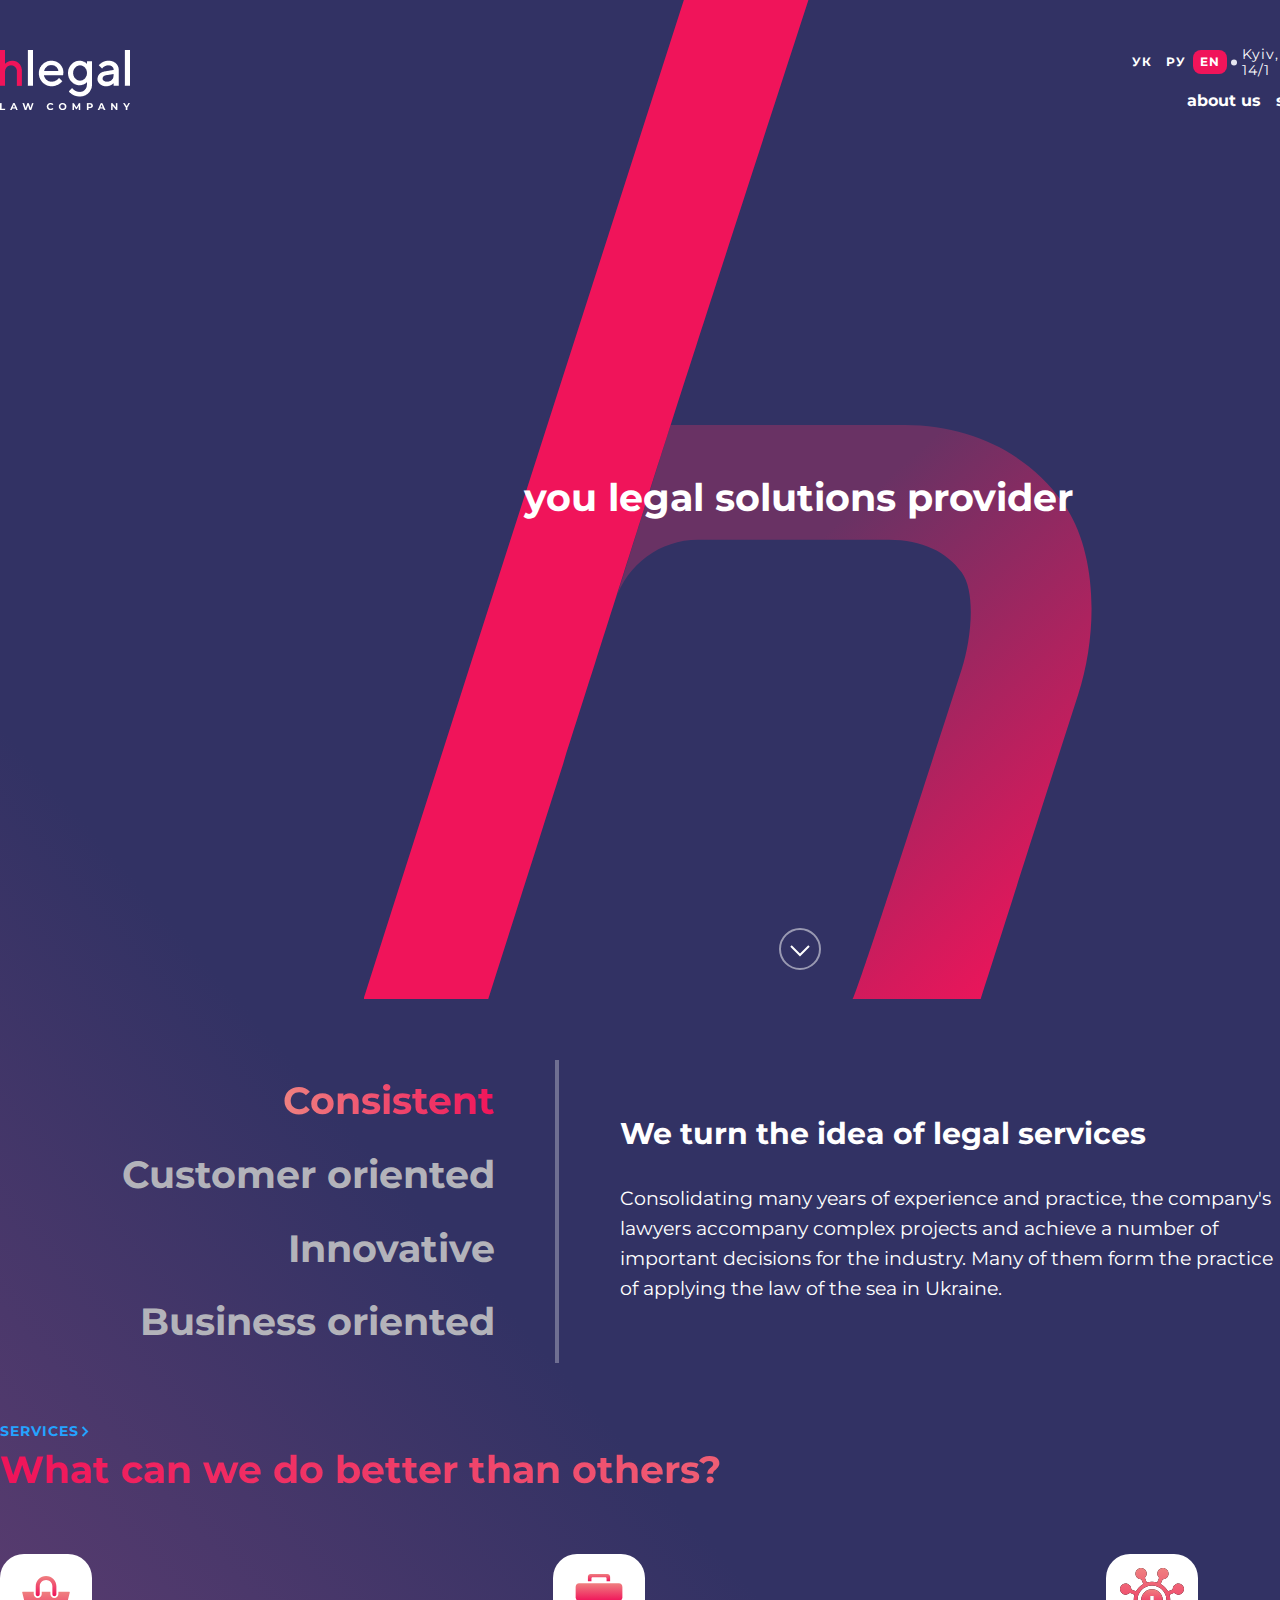
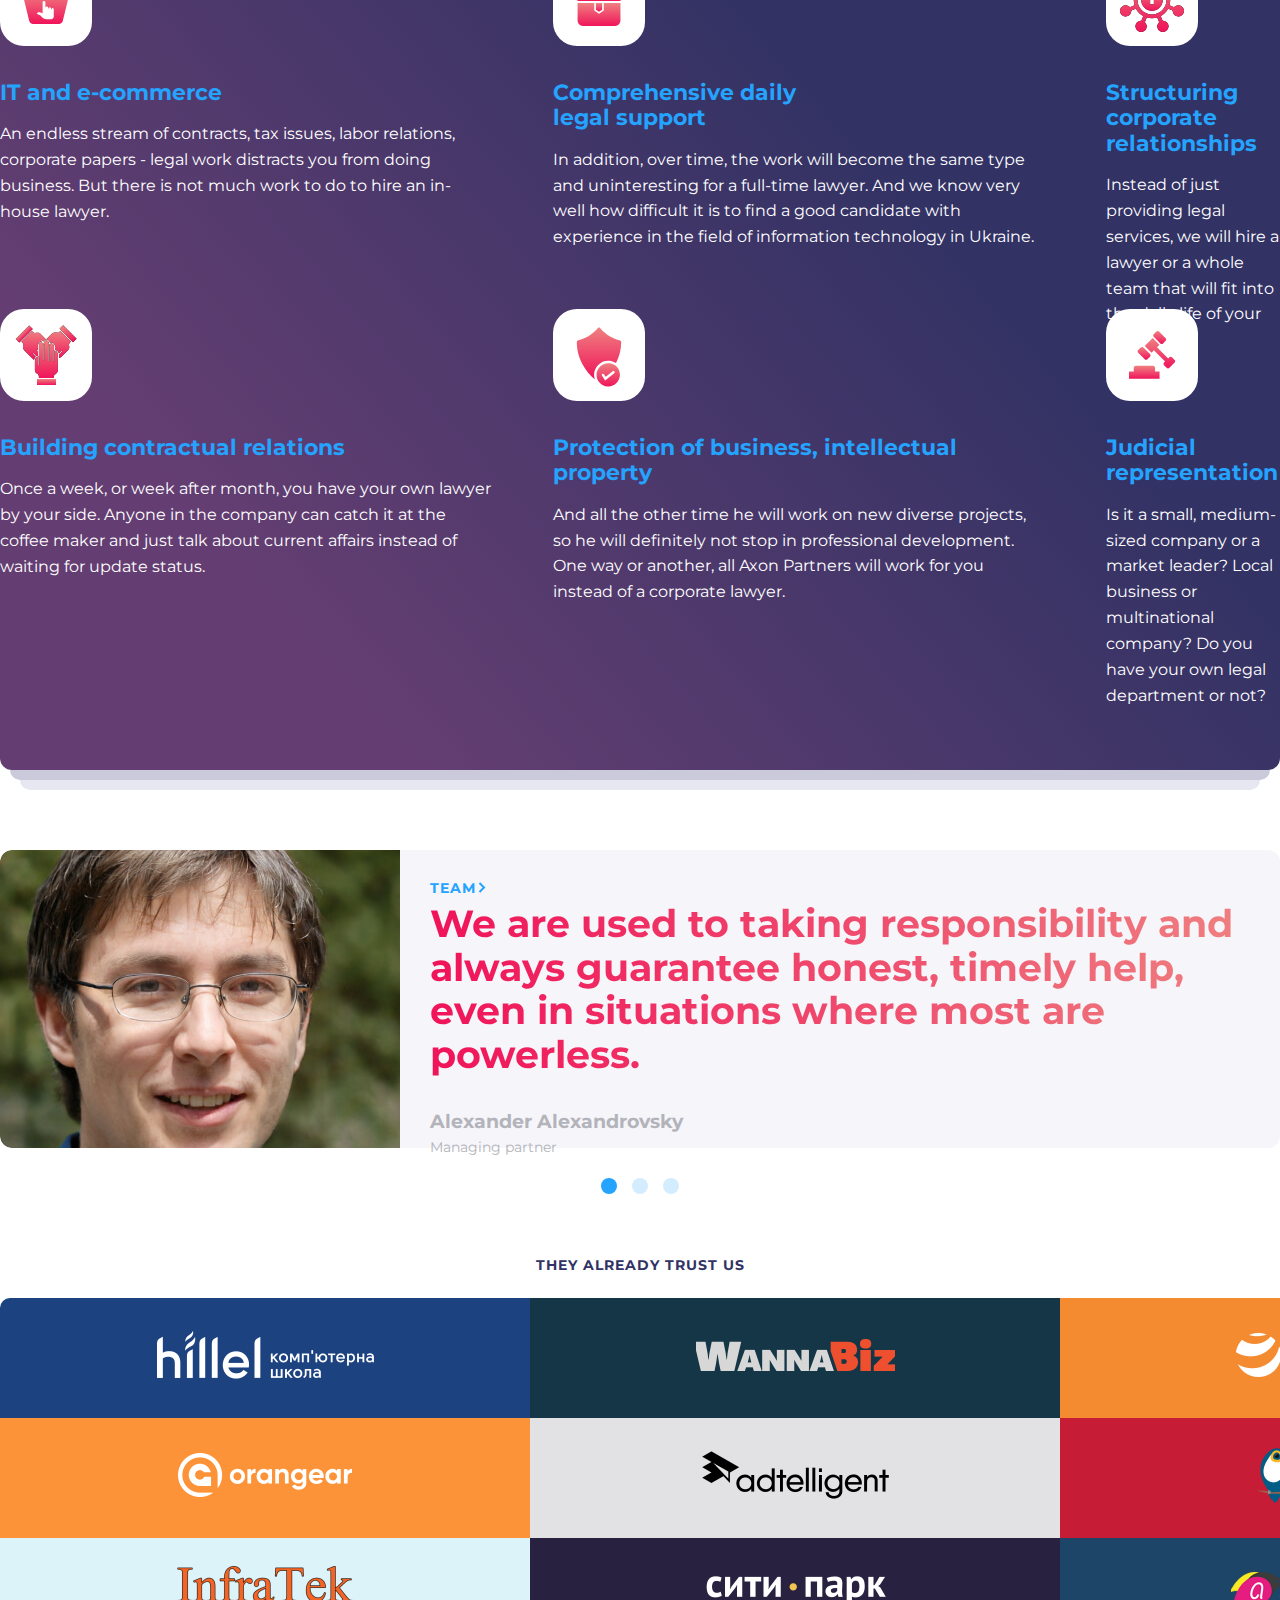
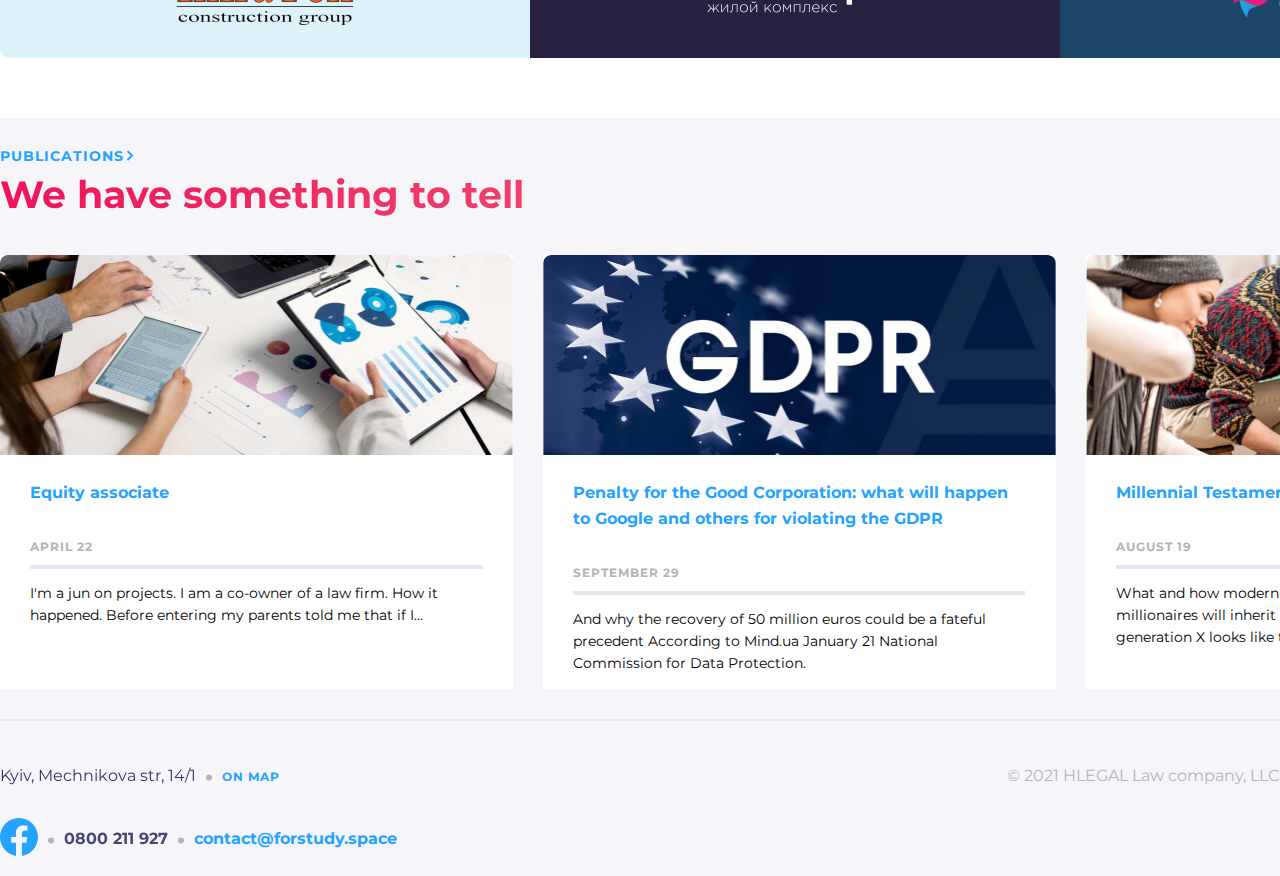
==== commit 94ce784a: "added pix to pix to client section" ====
--- a/index.html
+++ b/index.html
@@ -13,7 +13,7 @@
 <body>
 <header class="center header">
     <nav class="nav">
-        <a href="#"
+        <a href="index.html"
            class="nav__logo"><img src="img/homepage/homepage-logo.png"
                                   alt="hlegal logo">
         </a>
@@ -68,7 +68,9 @@
                 </svg>
             </li>
             <li class="nav__item"><a class="nav__link"
-                                     href="#">Kyiv, Mechnikova str, 14/1</a></li>
+                                     href="https://maps.app.goo.gl/XzJcU9NAhQN5swus5"
+                                     target="_blank">Kyiv, Mechnikova str, 14/1</a>
+            </li>
             <li class="nav__item">
                 <svg xmlns="http://www.w3.org/2000/svg"
                      width="6"
@@ -82,7 +84,7 @@
                 </svg>
             </li>
             <li class="nav__item"><a class="nav__link"
-                                     href="#">0800 211 927</a></li>
+                                     href="tel:0800211927">0800 211 927</a></li>
             <li class="nav__item">
                 <svg xmlns="http://www.w3.org/2000/svg"
                      width="6"
@@ -120,11 +122,11 @@
             <li class="nav__item"><a class="nav__link"
                                      href="#">about us</a></li>
             <li class="nav__item"><a class="nav__link"
-                                     href="#">services</a></li>
+                                     href="pages/services.html">services</a></li>
             <li class="nav__item"><a class="nav__link"
                                      href="#">team</a></li>
             <li class="nav__item"><a class="nav__link"
-                                     href="#">publications</a></li>
+                                     href="pages/publications.html">publications</a></li>
             <li class="nav__item"><a class="nav__link"
                                      href="#">contact</a></li>
         </ol>
@@ -153,7 +155,7 @@
     <section class="services">
         <div class="services__merge">
             <a class="services__item"
-               href="#">Services
+               href="pages/services.html">Services
                 <svg class="services__arrow"
                      width="12"
                      height="13"
@@ -167,12 +169,12 @@
         </div>
         <h2 class="services__header">What can we do better than others?</h2>
         <div class="services__container">
-            <a href="#"><img class="services__img"
-                             src="img/services-page-icon/ecommerce.svg"
-                             alt="">
+            <a href="pages/services-entry.html"><img class="services__img"
+                                                     src="img/services-page-icon/ecommerce.svg"
+                                                     alt="">
             </a>
             <a class="services__link"
-               href="#">IT and e-commerce</a>
+               href="pages/services-entry.html">IT and e-commerce</a>
             <p class="services__desc">An endless stream of contracts, tax issues, labor relations, corporate papers -
                 legal
                 work distracts you from doing business. But there is not much work to do to hire an in-house lawyer.
@@ -254,7 +256,7 @@
                        checked>
                 <article class="team__slide ">
                     <div class="team__flex">
-                        <img src="img/team/team-1.jpg"
+                        <img src="img/team/image.jpg"
                              alt="Alexander Alexandrovsky"
                              class="team__img">
                         <div class="team__container">
@@ -548,7 +550,8 @@
     <nav class="footer__nav">
         <ol class="footer__list footer__list-places">
             <li class="footer__item"><a class="footer__link"
-                                        href="#">Kyiv, Mechnikova str, 14/1</a></li>
+                                        href="https://maps.app.goo.gl/XzJcU9NAhQN5swus5"
+                                        target="_blank">Kyiv, Mechnikova str, 14/1</a></li>
             <li class="footer__item">
                 <svg class="footer__dots"
                      xmlns="http://www.w3.org/2000/svg"
@@ -562,7 +565,8 @@
                 </svg>
             </li>
             <li class="footer__item"><a class="footer__link"
-                                        href="#">On map</a></li>
+                                        href="https://maps.app.goo.gl/XzJcU9NAhQN5swus5"
+                                        target="_blank">On map</a></li>
         </ol>
         <p class="footer__policy">© 2021 HLEGAL Law company, LLC</p>
     </nav>
@@ -599,7 +603,7 @@
                     />
                 </svg>
             </li>
-            <li><a href="#">0800 211 927</a></li>
+            <li><a href="tel:0800211927">0800 211 927</a></li>
             <li>
                 <svg class="footer__dots"
                      xmlns="http://www.w3.org/2000/svg"
--- a/css/style.css
+++ b/css/style.css
@@ -1 +1 @@
-﻿/*! normalize.css v8.0.1 | MIT License | github.com/necolas/normalize.css */html{line-height:1.15;-webkit-text-size-adjust:100%}body{margin:0}main{display:block}h1{font-size:2em;margin:.67em 0}hr{box-sizing:content-box;height:0;overflow:visible}pre{font-family:monospace,monospace;font-size:1em}a{background-color:transparent}abbr[title]{border-bottom:none;text-decoration:underline;text-decoration:underline dotted}b,strong{font-weight:bolder}code,kbd,samp{font-family:monospace,monospace;font-size:1em}small{font-size:80%}sub,sup{font-size:75%;line-height:0;position:relative;vertical-align:baseline}sub{bottom:-0.25em}sup{top:-0.5em}img{border-style:none}button,input,optgroup,select,textarea{font-family:inherit;font-size:100%;line-height:1.15;margin:0}button,input{overflow:visible}button,select{text-transform:none}button,[type=button],[type=reset],[type=submit]{-webkit-appearance:button}button::-moz-focus-inner,[type=button]::-moz-focus-inner,[type=reset]::-moz-focus-inner,[type=submit]::-moz-focus-inner{border-style:none;padding:0}button:-moz-focusring,[type=button]:-moz-focusring,[type=reset]:-moz-focusring,[type=submit]:-moz-focusring{outline:1px dotted ButtonText}fieldset{padding:.35em .75em .625em}legend{box-sizing:border-box;color:inherit;display:table;max-width:100%;padding:0;white-space:normal}progress{vertical-align:baseline}textarea{overflow:auto}[type=checkbox],[type=radio]{box-sizing:border-box;padding:0}[type=number]::-webkit-inner-spin-button,[type=number]::-webkit-outer-spin-button{height:auto}[type=search]{-webkit-appearance:textfield;outline-offset:-2px}[type=search]::-webkit-search-decoration{-webkit-appearance:none}::-webkit-file-upload-button{-webkit-appearance:button;font:inherit}details{display:block}summary{display:list-item}template{display:none}[hidden]{display:none}@font-face{font-family:"Montserrat";src:url("../fonts/montserrat/Montserrat-Regular.woff2") format("woff2"),url("../fonts/montserrat/Montserrat-Regular.woff") format("woff");font-weight:normal;font-style:normal;font-display:swap}@font-face{font-family:"Montserrat";src:url("../fonts/montserrat/Montserrat-Bold.woff2") format("woff2"),url("../fonts/montserrat/Montserrat-Bold.woff") format("woff");font-weight:bold;font-style:normal;font-display:swap}body{font-family:"Montserrat",sans-serif;display:flex;flex-direction:column;min-height:100vh}.main{flex-grow:1}.footer{flex-shrink:0}.center{padding-left:calc(50vw - 800px);padding-right:calc(50vw - 800px)}:root{--main-regular: #323264;--main-alt: #46466E;--main-soft: #686887;--accent: #F0145A;--active-regular: #24A3FF;--active-hover: #0085FF;--active-active: #006CCF;--grey-bg: #F5F5FA;--grey-bg-alt: #EDEDF7;--grey-text: #B3B3BA;--grey-separator: #E6E6F0;--gradient-regular: linear-gradient(129deg, #323264 0%, #323264 73.96%, #A54B5F 100%);--gradient-soft: linear-gradient(42deg, #323264 14.33%, #323264 51.39%, #7A425E 87.53%);--gradient-red: linear-gradient(323deg, #F0145A 6.7%, #693264 70.36%);--gradient-supersoft: linear-gradient(229deg, #323264 11.93%, #323264 57.17%, #643E72 87.46%);--gradient-red-text: linear-gradient(90deg, #F0145A 0.84%, #EF8080 99.96%)}.sitemap-body{background-color:silver;padding:50px}.sitemap-box{width:100px;height:100px}.sitemap-box[title="--main-regular"]{background:var(--main-regular)}.sitemap-box[title="--main-alt"]{background:var(--main-alt)}.sitemap-box[title="--main-soft"]{background:var(--main-soft)}.sitemap-box[title="--accent"]{background:var(--accent)}.sitemap-box[title="--active-regular"]{background:var(--active-regular)}.sitemap-box[title="--active-hover"]{background:var(--active-hover)}.sitemap-box[title="--active-active"]{background:var(--active-active)}.sitemap-box[title="--grey-bg"]{background:var(--grey-bg)}.sitemap-box[title="--grey-bg-alt"]{background:var(--grey-bg-alt)}.sitemap-box[title="--grey-text"]{background:var(--grey-text)}.sitemap-box[title="--grey-separator"]{background:var(--grey-separator)}.sitemap-box[title="--gradient-regular"]{background:var(--gradient-regular)}.sitemap-box[title="--gradient-soft"]{background:var(--gradient-soft)}.sitemap-box[title="--gradient-red"]{background:var(--gradient-red)}.sitemap-box[title="--gradient-supersoft"]{background:var(--gradient-supersoft)}.sitemap-box[title="--gradient-red-text"]{background:var(--gradient-red-text)}.sitemap-flex{display:flex;flex-wrap:wrap;gap:20px;margin-bottom:20px}hr{margin:50px;border-color:var(--active-active)}h1,h2,h3,h4,h5,h6{color:var(--main-regular);font-weight:400;line-height:1.62}a{color:var(--active-regular);text-decoration:none}a:hover{color:var(--accent);transition:.5s}ul{list-style:none}ul li::before{content:"•";display:inline-block;width:1em;font-weight:bold;margin-left:-1em;color:var(--accent)}ol li::marker{color:var(--accent);font-weight:bold}button{padding:18px 30px;background:var(--active-regular);border-radius:12px;border:none;min-width:208px;color:#fff}button:hover{background:var(--active-hover);transition:.5s}button:active{background:var(--active-active)}.header{background:var(--gradient-supersoft);border-radius:0 0 12px 12px}.publications-header{border-radius:0 0 12px 12px}.nav{display:grid;grid-template-columns:364px 728px 500px;grid-template-rows:60px 900px}.nav__container{display:flex;flex-direction:column}.nav__logo{padding-top:50px}.nav__img-symbol{width:728px}.nav__slogan{font-size:38px;font-weight:700;margin:0;color:#fff;position:absolute;top:477px;padding-left:160px}.nav__scroll-btn{stroke:white;position:absolute;top:928px;margin-left:415px}.nav__scroll-btn:hover{stroke:var(--accent);transition:.5s}.nav__list{display:flex;list-style:none;padding:0;margin:0;justify-content:flex-end}.nav__list-contact{font-size:12px;letter-spacing:1px;font-weight:700;align-items:center;padding-top:50px;min-width:478px}.nav__list-contact :nth-child(3){border-radius:8px;background:var(--accent);padding:5px 7px;color:#fff}.nav__list-contact :nth-child(2){padding:0 14px}.nav__list-contact :nth-child(4),.nav__list-contact :nth-child(6),.nav__list-contact :nth-child(8){padding:0 6px}.nav__list-contact :nth-child(5){font-weight:400}.nav__list-contact :nth-child(7){font-size:16px}.nav__link-active{color:#fff}.nav__list-menu{gap:15px;font-weight:700;padding-top:21px;min-width:416px;grid-column:3/4}.nav__link{color:#fff}.nav__link_services-active{color:var(--accent)}.nav__link_services-active::after{margin-top:3px;height:2px;background-color:currentColor;content:"";display:block}.nav__link_services-active:hover{opacity:.5;transition:.5s}.nav__icon{fill:#fff}.nav__icon:hover{fill:var(--accent);transition:.5s}.services-nav{display:grid;grid-template-rows:60px 60px}.publications-header__link,.publications-header__icon{color:var(--grey-text);fill:var(--grey-text)}.publications-header__link-none{color:var(--active-regular)}.menu{display:grid;grid-template-columns:auto 120px auto}.menu__info{display:flex;flex-direction:column;gap:30px;white-space:nowrap;list-style:none;justify-content:center;text-align:end;margin:0}.menu__link{font-weight:700;font-size:38px;color:var(--grey-text)}.menu__link-active{background:linear-gradient(90deg, #EF8080 0.84%, #F0145A 99.96%);background-clip:text;-webkit-background-clip:text;-webkit-text-fill-color:transparent}.menu__link-active:hover{background:var(--accent);background-clip:text;-webkit-background-clip:text;color:transparent}.menu__line{padding:60px 60px}.menu__container{display:flex;flex-direction:column;justify-content:center}.menu__header{color:#fff;font-size:30px;font-weight:700}.menu__desc{grid-column:2/4;color:#fff;font-size:19px;line-height:1.58;max-width:861px}.services{display:grid;grid-template-columns:auto auto auto;gap:0 60px}.services :nth-child(3),.services :nth-child(4),.services :nth-child(5){grid-row:3/4}.services :nth-child(4),.services :nth-child(7){grid-column:2/3}.services :nth-child(5),.services :nth-child(8){grid-column:3/4}.services :nth-child(6){grid-column:1/2}.services__item,.services__arrow{display:flex;align-items:center}.services__item{font-size:14px;font-weight:700;letter-spacing:1px;text-transform:uppercase}.services__arrow{stroke:#24a3ff}.services__merge :hover .services__arrow{stroke:var(--accent);transition:.5s}.services__header{grid-column:1/3;grid-row:2/3;background:var(--gradient-red-text, linear-gradient(90deg, #F0145A 0.84%, #EF8080 99.96%));background-clip:text;-webkit-background-clip:text;-webkit-text-fill-color:transparent;font-size:38px;font-weight:700;margin:0}.services__container{display:flex;flex-direction:column;padding-top:60px}.services__img{border-radius:24px;background-color:#fff;padding:14px 14px}.services__img:hover{opacity:.5;transition:.3s}.services__link{padding-top:30px;font-size:22px;font-weight:700}.services__desc{color:#fff;line-height:1.62}.services-offer__header{color:#fff;font-size:22px;font-weight:700;padding-left:120px}.services-offer__container{display:flex;gap:60px;margin:0 120px 60px 120px;color:#fff;font-size:18px;font-weight:400;line-height:1.44}.services-offer__item{display:flex;flex-direction:column;gap:15px;padding:0;margin-left:18px;min-width:636px}.services-services__header{grid-row:1/3;margin-top:60px}.shadow-dark{background:#cacadb;border-radius:0 0 12px 12px;margin:0 20px}.shadow-light{background:#e7e7f2;border-radius:0 0 12px 12px;margin:0 40px}.shadow-light-services{margin-bottom:60px}.team{margin-top:60px;margin-bottom:60px}.team__slide{display:none}.team__flex{display:flex;height:298px}input:checked+.team__slide{display:block}.team__content{margin-bottom:30px}.team__dots{display:flex;justify-content:center;align-items:center;list-style:none;gap:15px;margin:0;padding:0}.team__toggle{display:block;width:16px;height:16px;border-radius:50%;opacity:.2;background:var(--active-regular);color:transparent;cursor:pointer;font-size:0;overflow:hidden}.team__toggle:hover{opacity:.5;transition:.3s}.team__toggle-active{opacity:1}.team__img{align-self:stretch;border-radius:12px 0 0 12px}.team__img:hover{opacity:.5;transition:.5s;cursor:pointer}.team__container{padding:30px 30px;background:var(--grey-bg);border-radius:0 12px 12px 0}.team__link,.team__arrow{display:flex;align-items:center}.team__link{font-size:14px;font-weight:700;letter-spacing:1px;text-transform:uppercase}.team__arrow{stroke:#24a3ff}.team__merge :hover .team__arrow{stroke:var(--accent);transition:.5s}.team__header{background:var(--gradient-red-text);background-clip:text;-webkit-background-clip:text;-webkit-text-fill-color:transparent;font-size:38px;font-weight:700;padding-bottom:30px;margin:0}.team__name{color:var(--grey-text);font-weight:700;margin:0}.team__desc{color:var(--grey-text);font-size:14px;line-height:1.57;margin:0}.clients{padding-left:calc(50vw - 860px);padding-right:calc(50vw - 860px)}.clients__header{color:var(--main-regular);font-size:14px;font-weight:700;letter-spacing:1px;text-transform:uppercase;text-align:center;padding-bottom:30px}.clients__container{display:grid;grid-template-columns:repeat(4, 1fr);grid-template-rows:repeat(3, 1fr);margin:0;padding-bottom:60px}.clients__box{display:flex;justify-content:center;align-items:center;cursor:pointer}.clients__box:hover{opacity:.5;transition:.5s}.clients__box:nth-child(1){background-color:#1c4280;border-top-left-radius:10px}.clients__box:nth-child(2){background-color:#143646}.clients__box:nth-child(3){background-color:#f48b30}.clients__box:nth-child(4){background-color:#9e4dc3;border-top-right-radius:10px}.clients__box:nth-child(5){background-color:#fd9339}.clients__box:nth-child(6){background-color:#e2e2e4}.clients__box:nth-child(7){background-color:#c71c36}.clients__box:nth-child(8){background-color:#dcf3f9}.clients__box:nth-child(9){background-color:#dcf3f9;border-bottom-left-radius:10px}.clients__box:nth-child(10){background-color:#282240}.clients__box:nth-child(11){background-color:#1d4568}.clients__box:nth-child(12){background-color:#000;border-bottom-right-radius:10px}.clients__header-services{margin-top:60px}.publications{padding-top:30px;background:var(--grey-bg)}.publications__item,.publications__arrow{display:flex;align-items:center}.publications__item{font-size:14px;font-weight:700;letter-spacing:1px;text-transform:uppercase}.publications__arrow{stroke:#24a3ff}.publications__merge :hover .publications__arrow{stroke:var(--accent);transition:.5s}.publications__header{background:var(--gradient-red-text, linear-gradient(90deg, #F0145A 0.84%, #EF8080 99.96%));background-clip:text;-webkit-background-clip:text;-webkit-text-fill-color:transparent;font-size:38px;font-weight:700;margin:0;padding-bottom:30px}.publications__container{display:flex;gap:30px}.publications__box{display:flex;flex-direction:column;background-color:#fff;min-width:513px}.publications__text,.publications__data,.publications__line,.publications__desc{padding-left:30px;padding-right:30px}.publications__img{width:513px;max-height:200px;border-radius:8px 8px 0 0}.publications__img:hover{opacity:.5;transition:.5s}.publications__text{color:var(--active-regular);font-weight:700}.publications__text:hover{color:var(--accent);transition:.5s}.publications__data{color:var(--grey-text);font-size:12px;font-weight:700;letter-spacing:1px;text-transform:uppercase}.publications__line{height:4px;margin:0}.publications__desc{color:#000;font-size:14px;font-weight:400;line-height:1.57}.footer{background:var(--grey-bg)}.footer__hl{border:none;height:2px;background:var(--grey-separator);margin:30px 0}.footer__nav{display:flex;justify-content:space-between}.footer__list{display:flex;align-items:center;gap:10px;list-style:none;padding:0}.footer__list-places li:nth-child(1){background:var(--main-regular);background-clip:text;-webkit-background-clip:text;-webkit-text-fill-color:transparent}.footer__list-places li:nth-child(1):hover{background:var(--accent);background-clip:text;-webkit-background-clip:text;-webkit-text-fill-color:transparent}.footer__list-places li:nth-child(3){font-size:12px;font-weight:700;letter-spacing:1px;text-transform:uppercase}.footer__list-contact li{font-weight:700}.footer__list-contact li:nth-child(3){background:var(--main-alt);background-clip:text;-webkit-background-clip:text;-webkit-text-fill-color:transparent}.footer__list-contact li:nth-child(3):hover{background:var(--accent);background-clip:text;-webkit-background-clip:text;-webkit-text-fill-color:transparent}.footer__socnetwork{fill:#24a3ff}.footer__socnetwork:hover{fill:var(--accent);transition:.5s}.footer__dots{fill:var(--grey-text)}.footer__policy{color:var(--grey-text)}.offer__container{display:flex;flex-direction:column;align-items:center;margin:60px 0}.offer__header{font-size:38px;font-weight:700;background:var(--gradient-red-text);background-clip:text;-webkit-background-clip:text;-webkit-text-fill-color:transparent}.offer__desc{color:#fff;font-size:19px;line-height:1.58;text-align:center;width:1360px}.offer__btn{box-shadow:0 0 20px 0 rgba(36, 163, 255, 0.5);font-weight:700;cursor:pointer;margin-left:700px;margin-bottom:60px}.offer__hl{height:4px;border:none;background:rgba(255, 255, 255, 0.5);margin:0 120px 30px 120px}.post{display:flex;flex-direction:column;justify-content:center;margin:60px 120px}.post__img,.post__news,.post__data,.post__hl,.post__desc,.post__header,.post__item,.post__text_img{width:1360px}.post__img{border-radius:12px}.post__news{font-size:30px;font-weight:700}.post__data{color:var(--grey-text);font-size:12px;font-weight:700;letter-spacing:1px;text-transform:uppercase}.post__hl{height:4px;border:none;background:var(--grey-separator);margin:0}.post__desc{color:#000;line-height:1.62}.post__header_hero{background:var(--gradient-red-text);background-clip:text;-webkit-background-clip:text;-webkit-text-fill-color:transparent;font-size:38px;font-weight:700}.post__header{font-size:22px;font-weight:700}.post__item{font-size:18px;font-weight:400;line-height:1.44}.post__img_setting{max-width:640px;padding-left:360px}.post__text_img{color:var(--grey-text);text-align:center;font-size:14px;line-height:1.57}.post__container{display:flex;gap:28px;padding-top:30px}.post__socnetwork{border-radius:12px;padding:9px;background:var(--grey-bg)}.post__socnetwork:hover{background:var(--grey-bg-alt);transition:.5s}/*# sourceMappingURL=style.css.map */
+﻿/*! normalize.css v8.0.1 | MIT License | github.com/necolas/normalize.css */html{line-height:1.15;-webkit-text-size-adjust:100%}body{margin:0}main{display:block}h1{font-size:2em;margin:.67em 0}hr{box-sizing:content-box;height:0;overflow:visible}pre{font-family:monospace,monospace;font-size:1em}a{background-color:transparent}abbr[title]{border-bottom:none;text-decoration:underline;text-decoration:underline dotted}b,strong{font-weight:bolder}code,kbd,samp{font-family:monospace,monospace;font-size:1em}small{font-size:80%}sub,sup{font-size:75%;line-height:0;position:relative;vertical-align:baseline}sub{bottom:-0.25em}sup{top:-0.5em}img{border-style:none}button,input,optgroup,select,textarea{font-family:inherit;font-size:100%;line-height:1.15;margin:0}button,input{overflow:visible}button,select{text-transform:none}button,[type=button],[type=reset],[type=submit]{-webkit-appearance:button}button::-moz-focus-inner,[type=button]::-moz-focus-inner,[type=reset]::-moz-focus-inner,[type=submit]::-moz-focus-inner{border-style:none;padding:0}button:-moz-focusring,[type=button]:-moz-focusring,[type=reset]:-moz-focusring,[type=submit]:-moz-focusring{outline:1px dotted ButtonText}fieldset{padding:.35em .75em .625em}legend{box-sizing:border-box;color:inherit;display:table;max-width:100%;padding:0;white-space:normal}progress{vertical-align:baseline}textarea{overflow:auto}[type=checkbox],[type=radio]{box-sizing:border-box;padding:0}[type=number]::-webkit-inner-spin-button,[type=number]::-webkit-outer-spin-button{height:auto}[type=search]{-webkit-appearance:textfield;outline-offset:-2px}[type=search]::-webkit-search-decoration{-webkit-appearance:none}::-webkit-file-upload-button{-webkit-appearance:button;font:inherit}details{display:block}summary{display:list-item}template{display:none}[hidden]{display:none}@font-face{font-family:"Montserrat";src:url("../fonts/montserrat/Montserrat-Regular.woff2") format("woff2"),url("../fonts/montserrat/Montserrat-Regular.woff") format("woff");font-weight:normal;font-style:normal;font-display:swap}@font-face{font-family:"Montserrat";src:url("../fonts/montserrat/Montserrat-Bold.woff2") format("woff2"),url("../fonts/montserrat/Montserrat-Bold.woff") format("woff");font-weight:bold;font-style:normal;font-display:swap}body{font-family:"Montserrat",sans-serif;display:flex;flex-direction:column;min-height:100vh}.main{flex-grow:1}.footer{flex-shrink:0}.center{padding-left:calc(50vw - 808px);padding-right:calc(50vw - 808px)}:root{--main-regular: #323264;--main-alt: #46466E;--main-soft: #686887;--accent: #F0145A;--active-regular: #24A3FF;--active-hover: #0085FF;--active-active: #006CCF;--grey-bg: #F5F5FA;--grey-bg-alt: #EDEDF7;--grey-text: #B3B3BA;--grey-separator: #E6E6F0;--gradient-regular: linear-gradient(129deg, #323264 0%, #323264 73.96%, #A54B5F 100%);--gradient-soft: linear-gradient(42deg, #323264 14.33%, #323264 51.39%, #7A425E 87.53%);--gradient-red: linear-gradient(323deg, #F0145A 6.7%, #693264 70.36%);--gradient-supersoft: linear-gradient(229deg, #323264 11.93%, #323264 57.17%, #643E72 87.46%);--gradient-red-text: linear-gradient(90deg, #F0145A 0.84%, #EF8080 99.96%)}.sitemap-body{background-color:silver;padding:50px}.sitemap-box{width:100px;height:100px}.sitemap-box[title="--main-regular"]{background:var(--main-regular)}.sitemap-box[title="--main-alt"]{background:var(--main-alt)}.sitemap-box[title="--main-soft"]{background:var(--main-soft)}.sitemap-box[title="--accent"]{background:var(--accent)}.sitemap-box[title="--active-regular"]{background:var(--active-regular)}.sitemap-box[title="--active-hover"]{background:var(--active-hover)}.sitemap-box[title="--active-active"]{background:var(--active-active)}.sitemap-box[title="--grey-bg"]{background:var(--grey-bg)}.sitemap-box[title="--grey-bg-alt"]{background:var(--grey-bg-alt)}.sitemap-box[title="--grey-text"]{background:var(--grey-text)}.sitemap-box[title="--grey-separator"]{background:var(--grey-separator)}.sitemap-box[title="--gradient-regular"]{background:var(--gradient-regular)}.sitemap-box[title="--gradient-soft"]{background:var(--gradient-soft)}.sitemap-box[title="--gradient-red"]{background:var(--gradient-red)}.sitemap-box[title="--gradient-supersoft"]{background:var(--gradient-supersoft)}.sitemap-box[title="--gradient-red-text"]{background:var(--gradient-red-text)}.sitemap-flex{display:flex;flex-wrap:wrap;gap:20px;margin-bottom:20px}hr{margin:50px;border-color:var(--active-active)}h1,h2,h3,h4,h5,h6{color:var(--main-regular);font-weight:400;line-height:1.62}a{color:var(--active-regular);text-decoration:none}a:hover{color:var(--accent);transition:.5s}ul{list-style:none}ul li::before{content:"•";display:inline-block;width:1em;font-weight:bold;margin-left:-1em;color:var(--accent)}ol li::marker{color:var(--accent);font-weight:bold}button{padding:18px 30px;background:var(--active-regular);border-radius:12px;border:none;min-width:208px;color:#fff}button:hover{background:var(--active-hover);transition:.5s}button:active{background:var(--active-active)}.header{background:var(--gradient-supersoft);border-radius:0 0 12px 12px}.publications-header{border-radius:0 0 12px 12px}.nav{display:grid;grid-template-columns:364px 728px 500px;grid-template-rows:60px 940px}.nav__container{display:flex;flex-direction:column}.nav__logo{padding-top:50px}.nav__img-symbol{width:728px}.nav__slogan{font-size:38px;font-weight:700;margin:0;color:#fff;position:absolute;top:467px;padding-left:160px}.nav__scroll-btn{stroke:white;position:absolute;top:928px;margin-left:415px}.nav__scroll-btn:hover{stroke:var(--accent);transition:.5s}.nav__list{display:flex;list-style:none}.nav__list-contact{font-size:12px;letter-spacing:1px;font-weight:700;align-items:center;padding-top:50px;min-width:478px}.nav__list-contact :nth-child(3){border-radius:8px;background:var(--accent);padding:5px 7px;color:#fff}.nav__list-contact :nth-child(2){padding:0 7px 0 14px}.nav__list-contact :nth-child(4),.nav__list-contact :nth-child(6),.nav__list-contact :nth-child(8){padding:0 4.5px 0 4px}.nav__list-contact :nth-child(5){font-weight:400;font-size:14px}.nav__list-contact :nth-child(7){font-size:16px;padding-left:1px}.nav__link-active{color:#fff}.nav__list-menu{gap:15px;font-weight:700;padding-top:16px;padding-left:95px;grid-column:3/4;white-space:nowrap}.nav__link{color:#fff}.nav__link_services-active{color:var(--accent)}.nav__link_services-active::after{margin-top:3px;height:2px;background-color:currentColor;content:"";display:block}.nav__link_services-active:hover{opacity:.5;transition:.5s}.nav__icon{fill:#fff}.nav__icon:hover{fill:var(--accent);transition:.5s}.services-nav{display:grid;grid-template-rows:60px 60px}.publications-header__link,.publications-header__icon{color:var(--grey-text);fill:var(--grey-text)}.publications-header__link-none{color:var(--active-regular)}.menu{display:grid;grid-template-columns:495px 120px auto}.menu__info{display:flex;flex-direction:column;gap:30px;white-space:nowrap;list-style:none;justify-content:center;text-align:end;margin:0}.menu__link{font-weight:700;font-size:38px;color:var(--grey-text)}.menu__link-active{background:linear-gradient(90deg, #EF8080 0.84%, #F0145A 99.96%);background-clip:text;-webkit-background-clip:text;-webkit-text-fill-color:transparent}.menu__link-active:hover{background:var(--accent);background-clip:text;-webkit-background-clip:text;color:transparent}.menu__line{padding:60px 60px}.menu__container{display:flex;flex-direction:column;justify-content:center;gap:5px;padding-left:5px}.menu__header{color:#fff;font-size:30px;font-weight:700;margin:0;padding-top:10px}.menu__desc{grid-column:2/4;color:#fff;font-size:19px;line-height:1.58;max-width:861px;padding-top:2px}.services{display:grid;grid-template-columns:493px 493px auto;grid-template-rows:auto auto 355px;gap:0 60px;margin-bottom:45px}.services :nth-child(3),.services :nth-child(4),.services :nth-child(5){grid-row:3/4}.services :nth-child(4),.services :nth-child(7){grid-column:2/3}.services :nth-child(5),.services :nth-child(8){grid-column:3/4}.services :nth-child(6){grid-column:1/2}.services__item,.services__arrow{display:flex;align-items:center}.services__item{font-size:14px;font-weight:700;letter-spacing:1px;text-transform:uppercase}.services__arrow{stroke:#24a3ff}.services__merge :hover .services__arrow{stroke:var(--accent);transition:.5s}.services__header{grid-column:1/3;grid-row:2/3;background:var(--gradient-red-text, linear-gradient(90deg, #F0145A 0.84%, #EF8080 99.96%));background-clip:text;-webkit-background-clip:text;-webkit-text-fill-color:transparent;font-size:38px;font-weight:700;margin:0}.services__container{display:flex;flex-direction:column;padding-top:53px}.services__img{border-radius:24px;background-color:#fff;padding:14px 14px}.services__img:hover{opacity:.5;transition:.3s}.services__link{padding-top:30px;font-size:22px;font-weight:700}.services__desc{color:#fff;line-height:1.62}.services-offer__header{color:#fff;font-size:22px;font-weight:700;padding-left:120px}.services-offer__container{display:flex;gap:60px;margin:0 120px 60px 120px;color:#fff;font-size:18px;font-weight:400;line-height:1.44}.services-offer__item{display:flex;flex-direction:column;gap:15px;padding:0;margin-left:18px;min-width:636px}.services-services__header{grid-row:1/3;margin-top:60px}.shadow-dark{background:#cacadb;border-radius:0 0 12px 12px;margin:0 10px;height:10px}.shadow-light{background:#e7e7f2;border-radius:0 0 12px 12px;margin:0 20px;height:10px}.shadow-light-services{margin-bottom:60px}.team{margin-top:60px;margin-bottom:60px}.team__slide{display:none}.team__flex{display:flex;height:298px}input:checked+.team__slide{display:block}.team__content{margin-bottom:30px}.team__dots{display:flex;justify-content:center;align-items:center;list-style:none;gap:15px;margin:0;padding:0}.team__toggle{display:block;width:16px;height:16px;border-radius:50%;opacity:.2;background:var(--active-regular);color:transparent;cursor:pointer;font-size:0;overflow:hidden}.team__toggle:hover{opacity:.5;transition:.3s}.team__toggle-active{opacity:1}.team__img{align-self:stretch;border-radius:12px 0 0 12px}.team__img:hover{opacity:.5;transition:.5s;cursor:pointer}.team__container{padding:30px 30px;background:var(--grey-bg);border-radius:0 12px 12px 0}.team__link,.team__arrow{display:flex;align-items:center}.team__link{font-size:14px;font-weight:700;letter-spacing:1px;text-transform:uppercase}.team__arrow{stroke:#24a3ff}.team__merge :hover .team__arrow{stroke:var(--accent);transition:.5s}.team__header{background:var(--gradient-red-text);background-clip:text;-webkit-background-clip:text;-webkit-text-fill-color:transparent;font-size:38px;font-weight:700;padding-top:6px;padding-bottom:30px;margin:0}.team__name{color:var(--grey-text);font-weight:700;margin:0}.team__desc{color:var(--grey-text);font-size:14px;line-height:1.57;margin:0}.clients{padding-left:calc(50vw - 860px);padding-right:calc(50vw - 860px)}.clients__header{color:var(--main-regular);font-size:14px;font-weight:700;letter-spacing:1px;text-transform:uppercase;text-align:center;padding-bottom:7px}.clients__container{display:grid;grid-template-columns:repeat(4, 530px);grid-template-rows:repeat(3, 120px);margin:0;padding-bottom:60px}.clients__box{display:flex;justify-content:center;align-items:center;cursor:pointer}.clients__box:hover{opacity:.5;transition:.5s}.clients__box:nth-child(1){background-color:#1c4280;border-top-left-radius:10px}.clients__box:nth-child(2){background-color:#143646}.clients__box:nth-child(3){background-color:#f48b30}.clients__box:nth-child(4){background-color:#9e4dc3;border-top-right-radius:10px}.clients__box:nth-child(5){background-color:#fd9339}.clients__box:nth-child(6){background-color:#e2e2e4}.clients__box:nth-child(7){background-color:#c71c36}.clients__box:nth-child(8){background-color:#dcf3f9}.clients__box:nth-child(9){background-color:#dcf3f9;border-bottom-left-radius:10px}.clients__box:nth-child(10){background-color:#282240}.clients__box:nth-child(11){background-color:#1d4568}.clients__box:nth-child(12){background-color:#000;border-bottom-right-radius:10px}.clients__header-services{margin-top:60px}.publications{padding-top:30px;background:var(--grey-bg)}.publications__item,.publications__arrow{display:flex;align-items:center}.publications__item{font-size:14px;font-weight:700;letter-spacing:1px;text-transform:uppercase}.publications__arrow{stroke:#24a3ff}.publications__merge :hover .publications__arrow{stroke:var(--accent);transition:.5s}.publications__header{background:var(--gradient-red-text, linear-gradient(90deg, #F0145A 0.84%, #EF8080 99.96%));background-clip:text;-webkit-background-clip:text;-webkit-text-fill-color:transparent;font-size:38px;font-weight:700;margin:0;padding-bottom:30px}.publications__container{display:flex;gap:30px}.publications__box{display:flex;flex-direction:column;background-color:#fff;min-width:513px}.publications__text,.publications__data,.publications__line,.publications__desc{padding-left:30px;padding-right:30px}.publications__img{width:513px;max-height:200px;border-radius:8px 8px 0 0}.publications__img:hover{opacity:.5;transition:.5s}.publications__text{color:var(--active-regular);font-weight:700}.publications__text:hover{color:var(--accent);transition:.5s}.publications__data{color:var(--grey-text);font-size:12px;font-weight:700;letter-spacing:1px;text-transform:uppercase}.publications__line{height:4px;margin:0}.publications__desc{color:#000;font-size:14px;font-weight:400;line-height:1.57}.footer{background:var(--grey-bg)}.footer__hl{border:none;height:2px;background:var(--grey-separator);margin:30px 0}.footer__nav{display:flex;justify-content:space-between}.footer__list{display:flex;align-items:center;gap:10px;list-style:none;padding:0}.footer__list-places li:nth-child(1){background:var(--main-regular);background-clip:text;-webkit-background-clip:text;-webkit-text-fill-color:transparent}.footer__list-places li:nth-child(1):hover{background:var(--accent);background-clip:text;-webkit-background-clip:text;-webkit-text-fill-color:transparent}.footer__list-places li:nth-child(3){font-size:12px;font-weight:700;letter-spacing:1px;text-transform:uppercase}.footer__list-contact li{font-weight:700}.footer__list-contact li:nth-child(3){background:var(--main-alt);background-clip:text;-webkit-background-clip:text;-webkit-text-fill-color:transparent}.footer__list-contact li:nth-child(3):hover{background:var(--accent);background-clip:text;-webkit-background-clip:text;-webkit-text-fill-color:transparent}.footer__socnetwork{fill:#24a3ff}.footer__socnetwork:hover{fill:var(--accent);transition:.5s}.footer__dots{fill:var(--grey-text)}.footer__policy{color:var(--grey-text)}.offer__container{display:flex;flex-direction:column;align-items:center;margin:60px 0}.offer__header{font-size:38px;font-weight:700;background:var(--gradient-red-text);background-clip:text;-webkit-background-clip:text;-webkit-text-fill-color:transparent}.offer__desc{color:#fff;font-size:19px;line-height:1.58;text-align:center;width:1360px}.offer__btn{box-shadow:0 0 20px 0 rgba(36, 163, 255, 0.5);font-weight:700;cursor:pointer;margin-left:700px;margin-bottom:60px}.offer__hl{height:4px;border:none;background:rgba(255, 255, 255, 0.5);margin:0 120px 30px 120px}.post{display:flex;flex-direction:column;justify-content:center;margin:60px 120px}.post__img,.post__news,.post__data,.post__hl,.post__desc,.post__header,.post__item,.post__text_img{width:1360px}.post__img{border-radius:12px}.post__news{font-size:30px;font-weight:700}.post__data{color:var(--grey-text);font-size:12px;font-weight:700;letter-spacing:1px;text-transform:uppercase}.post__hl{height:4px;border:none;background:var(--grey-separator);margin:0}.post__desc{color:#000;line-height:1.62}.post__header_hero{background:var(--gradient-red-text);background-clip:text;-webkit-background-clip:text;-webkit-text-fill-color:transparent;font-size:38px;font-weight:700}.post__header{font-size:22px;font-weight:700}.post__item{font-size:18px;font-weight:400;line-height:1.44}.post__img_setting{max-width:640px;padding-left:360px}.post__text_img{color:var(--grey-text);text-align:center;font-size:14px;line-height:1.57}.post__container{display:flex;gap:28px;padding-top:30px}.post__socnetwork{border-radius:12px;padding:9px;background:var(--grey-bg)}.post__socnetwork:hover{background:var(--grey-bg-alt);transition:.5s}/*# sourceMappingURL=style.css.map */
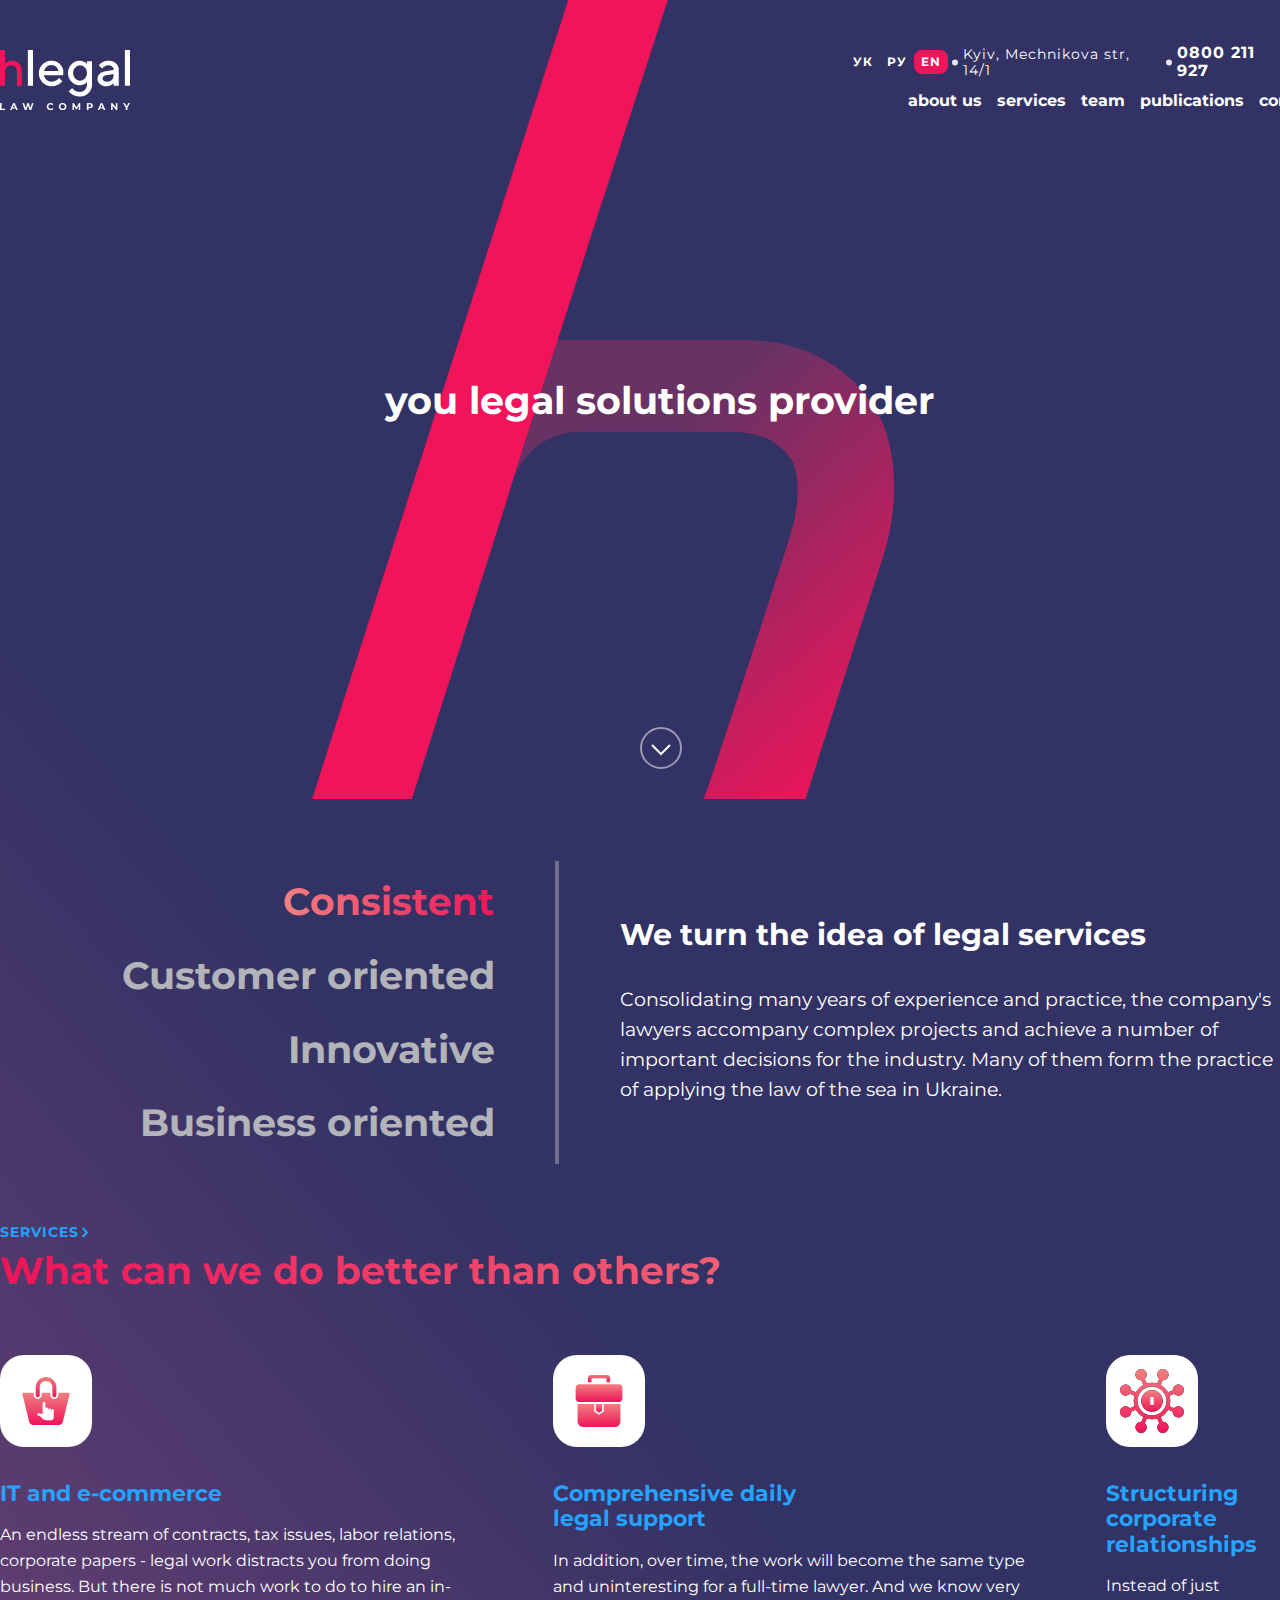
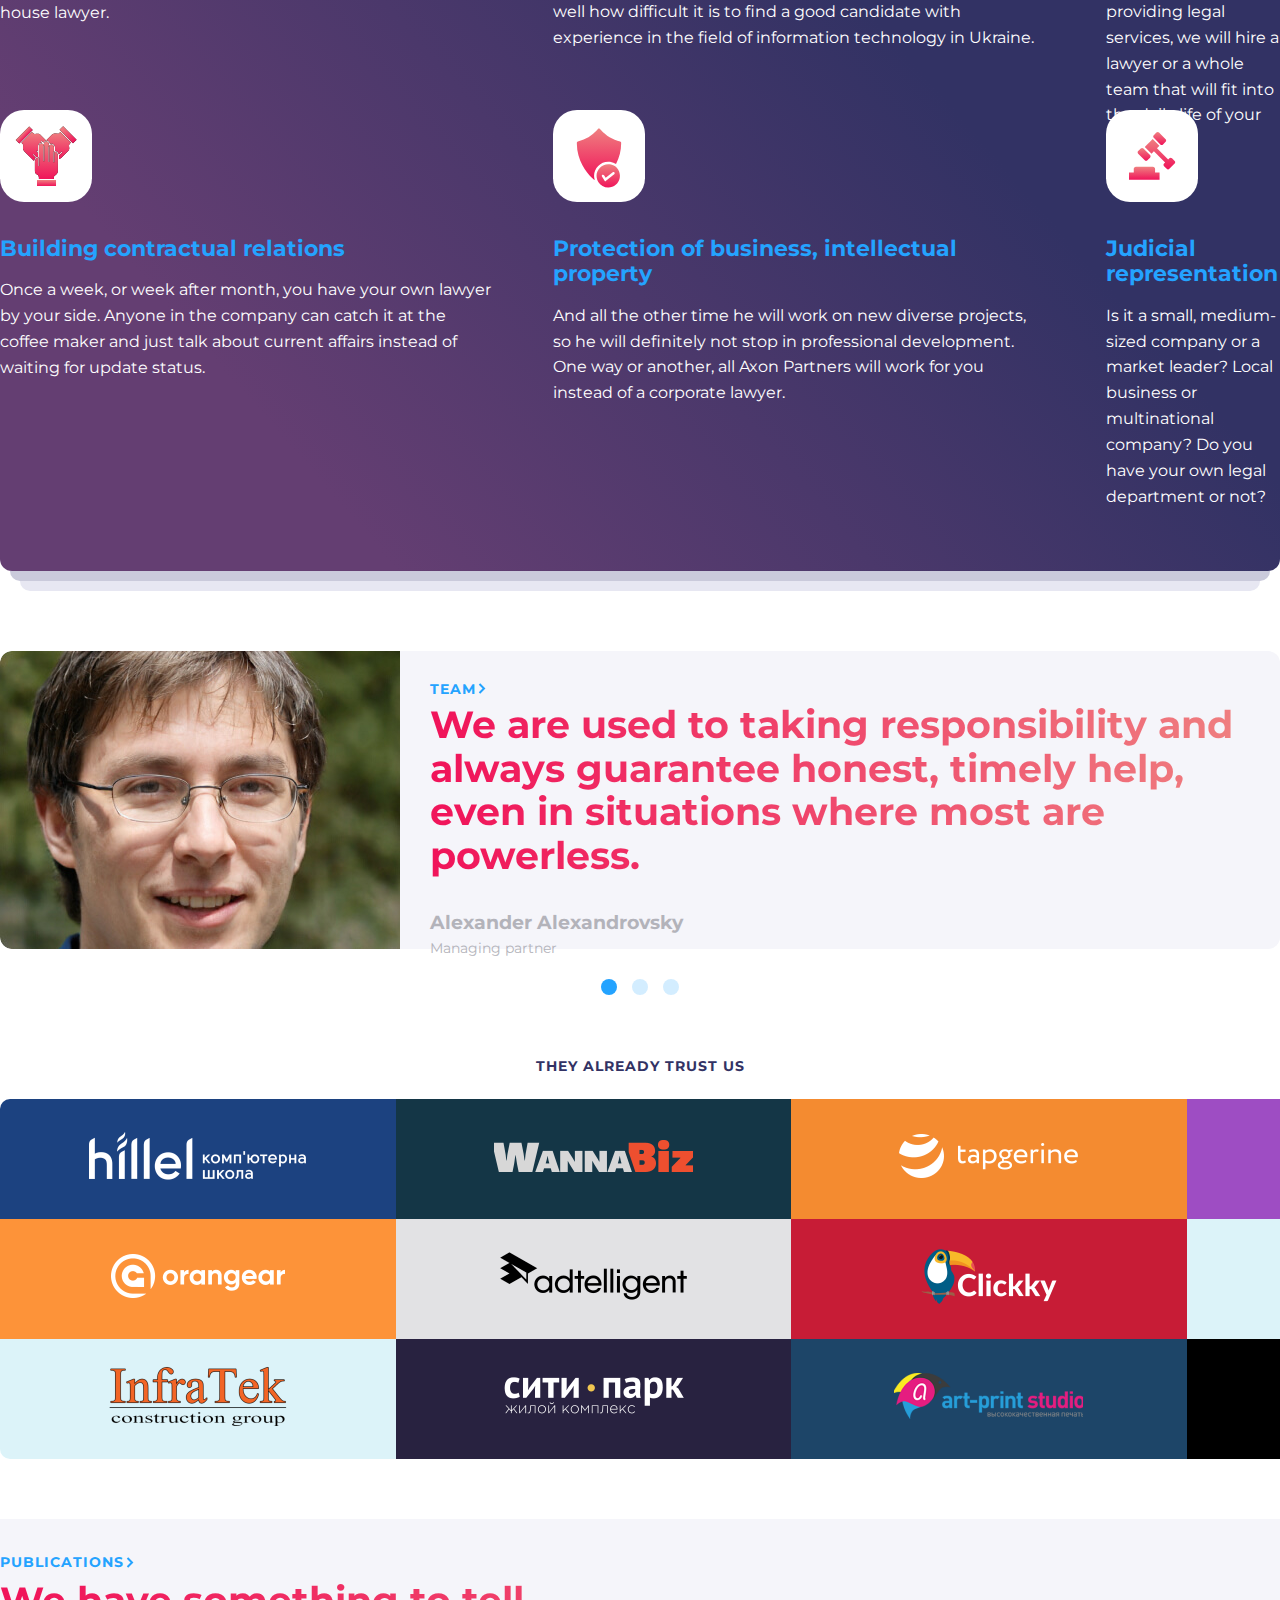
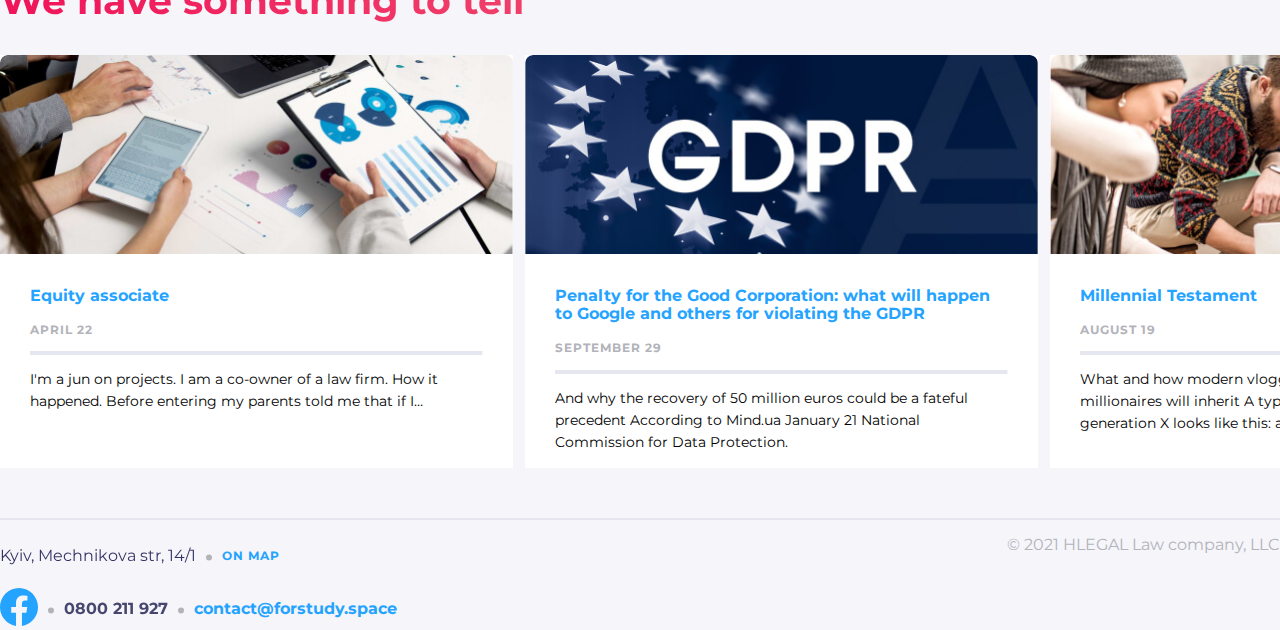
==== commit c5e0bdda: "added adapted for 1600px AND 1440px" ====
--- a/index.html
+++ b/index.html
@@ -483,9 +483,9 @@
                 </a>
                 <a class="publications__link"
                    href="#">
-                    <h4 class="publications__text">
+                    <p class="publications__text">
                         Equity associate
-                    </h4>
+                    </p>
                 </a>
                 <p class="publications__data">
                     April 22
@@ -506,9 +506,9 @@
                 </a>
                 <a class="publications__link"
                    href="#">
-                    <h4 class="publications__text">
+                    <p class="publications__text">
                         Penalty for the Good Corporation: what will happen to Google and others for violating the GDPR
-                    </h4>
+                    </p>
                 </a>
                 <p class="publications__data">
                     September 29
@@ -528,9 +528,9 @@
                 </a>
                 <a class="publications__link"
                    href="#">
-                    <h4 class="publications__text">
+                    <p class="publications__text">
                         Millennial Testament
-                    </h4>
+                    </p>
                 </a>
                 <p class="publications__data">
                     August 19
--- a/css/style.css
+++ b/css/style.css
@@ -1 +1 @@
-﻿/*! normalize.css v8.0.1 | MIT License | github.com/necolas/normalize.css */html{line-height:1.15;-webkit-text-size-adjust:100%}body{margin:0}main{display:block}h1{font-size:2em;margin:.67em 0}hr{box-sizing:content-box;height:0;overflow:visible}pre{font-family:monospace,monospace;font-size:1em}a{background-color:transparent}abbr[title]{border-bottom:none;text-decoration:underline;text-decoration:underline dotted}b,strong{font-weight:bolder}code,kbd,samp{font-family:monospace,monospace;font-size:1em}small{font-size:80%}sub,sup{font-size:75%;line-height:0;position:relative;vertical-align:baseline}sub{bottom:-0.25em}sup{top:-0.5em}img{border-style:none}button,input,optgroup,select,textarea{font-family:inherit;font-size:100%;line-height:1.15;margin:0}button,input{overflow:visible}button,select{text-transform:none}button,[type=button],[type=reset],[type=submit]{-webkit-appearance:button}button::-moz-focus-inner,[type=button]::-moz-focus-inner,[type=reset]::-moz-focus-inner,[type=submit]::-moz-focus-inner{border-style:none;padding:0}button:-moz-focusring,[type=button]:-moz-focusring,[type=reset]:-moz-focusring,[type=submit]:-moz-focusring{outline:1px dotted ButtonText}fieldset{padding:.35em .75em .625em}legend{box-sizing:border-box;color:inherit;display:table;max-width:100%;padding:0;white-space:normal}progress{vertical-align:baseline}textarea{overflow:auto}[type=checkbox],[type=radio]{box-sizing:border-box;padding:0}[type=number]::-webkit-inner-spin-button,[type=number]::-webkit-outer-spin-button{height:auto}[type=search]{-webkit-appearance:textfield;outline-offset:-2px}[type=search]::-webkit-search-decoration{-webkit-appearance:none}::-webkit-file-upload-button{-webkit-appearance:button;font:inherit}details{display:block}summary{display:list-item}template{display:none}[hidden]{display:none}@font-face{font-family:"Montserrat";src:url("../fonts/montserrat/Montserrat-Regular.woff2") format("woff2"),url("../fonts/montserrat/Montserrat-Regular.woff") format("woff");font-weight:normal;font-style:normal;font-display:swap}@font-face{font-family:"Montserrat";src:url("../fonts/montserrat/Montserrat-Bold.woff2") format("woff2"),url("../fonts/montserrat/Montserrat-Bold.woff") format("woff");font-weight:bold;font-style:normal;font-display:swap}body{font-family:"Montserrat",sans-serif;display:flex;flex-direction:column;min-height:100vh}.main{flex-grow:1}.footer{flex-shrink:0}.center{padding-left:calc(50vw - 808px);padding-right:calc(50vw - 808px)}:root{--main-regular: #323264;--main-alt: #46466E;--main-soft: #686887;--accent: #F0145A;--active-regular: #24A3FF;--active-hover: #0085FF;--active-active: #006CCF;--grey-bg: #F5F5FA;--grey-bg-alt: #EDEDF7;--grey-text: #B3B3BA;--grey-separator: #E6E6F0;--gradient-regular: linear-gradient(129deg, #323264 0%, #323264 73.96%, #A54B5F 100%);--gradient-soft: linear-gradient(42deg, #323264 14.33%, #323264 51.39%, #7A425E 87.53%);--gradient-red: linear-gradient(323deg, #F0145A 6.7%, #693264 70.36%);--gradient-supersoft: linear-gradient(229deg, #323264 11.93%, #323264 57.17%, #643E72 87.46%);--gradient-red-text: linear-gradient(90deg, #F0145A 0.84%, #EF8080 99.96%)}.sitemap-body{background-color:silver;padding:50px}.sitemap-box{width:100px;height:100px}.sitemap-box[title="--main-regular"]{background:var(--main-regular)}.sitemap-box[title="--main-alt"]{background:var(--main-alt)}.sitemap-box[title="--main-soft"]{background:var(--main-soft)}.sitemap-box[title="--accent"]{background:var(--accent)}.sitemap-box[title="--active-regular"]{background:var(--active-regular)}.sitemap-box[title="--active-hover"]{background:var(--active-hover)}.sitemap-box[title="--active-active"]{background:var(--active-active)}.sitemap-box[title="--grey-bg"]{background:var(--grey-bg)}.sitemap-box[title="--grey-bg-alt"]{background:var(--grey-bg-alt)}.sitemap-box[title="--grey-text"]{background:var(--grey-text)}.sitemap-box[title="--grey-separator"]{background:var(--grey-separator)}.sitemap-box[title="--gradient-regular"]{background:var(--gradient-regular)}.sitemap-box[title="--gradient-soft"]{background:var(--gradient-soft)}.sitemap-box[title="--gradient-red"]{background:var(--gradient-red)}.sitemap-box[title="--gradient-supersoft"]{background:var(--gradient-supersoft)}.sitemap-box[title="--gradient-red-text"]{background:var(--gradient-red-text)}.sitemap-flex{display:flex;flex-wrap:wrap;gap:20px;margin-bottom:20px}hr{margin:50px;border-color:var(--active-active)}h1,h2,h3,h4,h5,h6{color:var(--main-regular);font-weight:400;line-height:1.62}a{color:var(--active-regular);text-decoration:none}a:hover{color:var(--accent);transition:.5s}ul{list-style:none}ul li::before{content:"•";display:inline-block;width:1em;font-weight:bold;margin-left:-1em;color:var(--accent)}ol li::marker{color:var(--accent);font-weight:bold}button{padding:18px 30px;background:var(--active-regular);border-radius:12px;border:none;min-width:208px;color:#fff}button:hover{background:var(--active-hover);transition:.5s}button:active{background:var(--active-active)}.header{background:var(--gradient-supersoft);border-radius:0 0 12px 12px}.publications-header{border-radius:0 0 12px 12px}.nav{display:grid;grid-template-columns:364px 728px 500px;grid-template-rows:60px 940px}.nav__container{display:flex;flex-direction:column}.nav__logo{padding-top:50px}.nav__img-symbol{width:728px}.nav__slogan{font-size:38px;font-weight:700;margin:0;color:#fff;position:absolute;top:467px;padding-left:160px}.nav__scroll-btn{stroke:white;position:absolute;top:928px;margin-left:415px}.nav__scroll-btn:hover{stroke:var(--accent);transition:.5s}.nav__list{display:flex;list-style:none}.nav__list-contact{font-size:12px;letter-spacing:1px;font-weight:700;align-items:center;padding-top:50px;min-width:478px}.nav__list-contact :nth-child(3){border-radius:8px;background:var(--accent);padding:5px 7px;color:#fff}.nav__list-contact :nth-child(2){padding:0 7px 0 14px}.nav__list-contact :nth-child(4),.nav__list-contact :nth-child(6),.nav__list-contact :nth-child(8){padding:0 4.5px 0 4px}.nav__list-contact :nth-child(5){font-weight:400;font-size:14px}.nav__list-contact :nth-child(7){font-size:16px;padding-left:1px}.nav__link-active{color:#fff}.nav__list-menu{gap:15px;font-weight:700;padding-top:16px;padding-left:95px;grid-column:3/4;white-space:nowrap}.nav__link{color:#fff}.nav__link_services-active{color:var(--accent)}.nav__link_services-active::after{margin-top:3px;height:2px;background-color:currentColor;content:"";display:block}.nav__link_services-active:hover{opacity:.5;transition:.5s}.nav__icon{fill:#fff}.nav__icon:hover{fill:var(--accent);transition:.5s}.services-nav{display:grid;grid-template-rows:60px 60px}.publications-header__link,.publications-header__icon{color:var(--grey-text);fill:var(--grey-text)}.publications-header__link-none{color:var(--active-regular)}.menu{display:grid;grid-template-columns:495px 120px auto}.menu__info{display:flex;flex-direction:column;gap:30px;white-space:nowrap;list-style:none;justify-content:center;text-align:end;margin:0}.menu__link{font-weight:700;font-size:38px;color:var(--grey-text)}.menu__link-active{background:linear-gradient(90deg, #EF8080 0.84%, #F0145A 99.96%);background-clip:text;-webkit-background-clip:text;-webkit-text-fill-color:transparent}.menu__link-active:hover{background:var(--accent);background-clip:text;-webkit-background-clip:text;color:transparent}.menu__line{padding:60px 60px}.menu__container{display:flex;flex-direction:column;justify-content:center;gap:5px;padding-left:5px}.menu__header{color:#fff;font-size:30px;font-weight:700;margin:0;padding-top:10px}.menu__desc{grid-column:2/4;color:#fff;font-size:19px;line-height:1.58;max-width:861px;padding-top:2px}.services{display:grid;grid-template-columns:493px 493px auto;grid-template-rows:auto auto 355px;gap:0 60px;margin-bottom:45px}.services :nth-child(3),.services :nth-child(4),.services :nth-child(5){grid-row:3/4}.services :nth-child(4),.services :nth-child(7){grid-column:2/3}.services :nth-child(5),.services :nth-child(8){grid-column:3/4}.services :nth-child(6){grid-column:1/2}.services__item,.services__arrow{display:flex;align-items:center}.services__item{font-size:14px;font-weight:700;letter-spacing:1px;text-transform:uppercase}.services__arrow{stroke:#24a3ff}.services__merge :hover .services__arrow{stroke:var(--accent);transition:.5s}.services__header{grid-column:1/3;grid-row:2/3;background:var(--gradient-red-text, linear-gradient(90deg, #F0145A 0.84%, #EF8080 99.96%));background-clip:text;-webkit-background-clip:text;-webkit-text-fill-color:transparent;font-size:38px;font-weight:700;margin:0}.services__container{display:flex;flex-direction:column;padding-top:53px}.services__img{border-radius:24px;background-color:#fff;padding:14px 14px}.services__img:hover{opacity:.5;transition:.3s}.services__link{padding-top:30px;font-size:22px;font-weight:700}.services__desc{color:#fff;line-height:1.62}.services-offer__header{color:#fff;font-size:22px;font-weight:700;padding-left:120px}.services-offer__container{display:flex;gap:60px;margin:0 120px 60px 120px;color:#fff;font-size:18px;font-weight:400;line-height:1.44}.services-offer__item{display:flex;flex-direction:column;gap:15px;padding:0;margin-left:18px;min-width:636px}.services-services__header{grid-row:1/3;margin-top:60px}.shadow-dark{background:#cacadb;border-radius:0 0 12px 12px;margin:0 10px;height:10px}.shadow-light{background:#e7e7f2;border-radius:0 0 12px 12px;margin:0 20px;height:10px}.shadow-light-services{margin-bottom:60px}.team{margin-top:60px;margin-bottom:60px}.team__slide{display:none}.team__flex{display:flex;height:298px}input:checked+.team__slide{display:block}.team__content{margin-bottom:30px}.team__dots{display:flex;justify-content:center;align-items:center;list-style:none;gap:15px;margin:0;padding:0}.team__toggle{display:block;width:16px;height:16px;border-radius:50%;opacity:.2;background:var(--active-regular);color:transparent;cursor:pointer;font-size:0;overflow:hidden}.team__toggle:hover{opacity:.5;transition:.3s}.team__toggle-active{opacity:1}.team__img{align-self:stretch;border-radius:12px 0 0 12px}.team__img:hover{opacity:.5;transition:.5s;cursor:pointer}.team__container{padding:30px 30px;background:var(--grey-bg);border-radius:0 12px 12px 0}.team__link,.team__arrow{display:flex;align-items:center}.team__link{font-size:14px;font-weight:700;letter-spacing:1px;text-transform:uppercase}.team__arrow{stroke:#24a3ff}.team__merge :hover .team__arrow{stroke:var(--accent);transition:.5s}.team__header{background:var(--gradient-red-text);background-clip:text;-webkit-background-clip:text;-webkit-text-fill-color:transparent;font-size:38px;font-weight:700;padding-top:6px;padding-bottom:30px;margin:0}.team__name{color:var(--grey-text);font-weight:700;margin:0}.team__desc{color:var(--grey-text);font-size:14px;line-height:1.57;margin:0}.clients{padding-left:calc(50vw - 860px);padding-right:calc(50vw - 860px)}.clients__header{color:var(--main-regular);font-size:14px;font-weight:700;letter-spacing:1px;text-transform:uppercase;text-align:center;padding-bottom:7px}.clients__container{display:grid;grid-template-columns:repeat(4, 530px);grid-template-rows:repeat(3, 120px);margin:0;padding-bottom:60px}.clients__box{display:flex;justify-content:center;align-items:center;cursor:pointer}.clients__box:hover{opacity:.5;transition:.5s}.clients__box:nth-child(1){background-color:#1c4280;border-top-left-radius:10px}.clients__box:nth-child(2){background-color:#143646}.clients__box:nth-child(3){background-color:#f48b30}.clients__box:nth-child(4){background-color:#9e4dc3;border-top-right-radius:10px}.clients__box:nth-child(5){background-color:#fd9339}.clients__box:nth-child(6){background-color:#e2e2e4}.clients__box:nth-child(7){background-color:#c71c36}.clients__box:nth-child(8){background-color:#dcf3f9}.clients__box:nth-child(9){background-color:#dcf3f9;border-bottom-left-radius:10px}.clients__box:nth-child(10){background-color:#282240}.clients__box:nth-child(11){background-color:#1d4568}.clients__box:nth-child(12){background-color:#000;border-bottom-right-radius:10px}.clients__header-services{margin-top:60px}.publications{padding-top:30px;background:var(--grey-bg)}.publications__item,.publications__arrow{display:flex;align-items:center}.publications__item{font-size:14px;font-weight:700;letter-spacing:1px;text-transform:uppercase}.publications__arrow{stroke:#24a3ff}.publications__merge :hover .publications__arrow{stroke:var(--accent);transition:.5s}.publications__header{background:var(--gradient-red-text, linear-gradient(90deg, #F0145A 0.84%, #EF8080 99.96%));background-clip:text;-webkit-background-clip:text;-webkit-text-fill-color:transparent;font-size:38px;font-weight:700;margin:0;padding-bottom:30px}.publications__container{display:flex;gap:30px}.publications__box{display:flex;flex-direction:column;background-color:#fff;min-width:513px}.publications__text,.publications__data,.publications__line,.publications__desc{padding-left:30px;padding-right:30px}.publications__img{width:513px;max-height:200px;border-radius:8px 8px 0 0}.publications__img:hover{opacity:.5;transition:.5s}.publications__text{color:var(--active-regular);font-weight:700}.publications__text:hover{color:var(--accent);transition:.5s}.publications__data{color:var(--grey-text);font-size:12px;font-weight:700;letter-spacing:1px;text-transform:uppercase}.publications__line{height:4px;margin:0}.publications__desc{color:#000;font-size:14px;font-weight:400;line-height:1.57}.footer{background:var(--grey-bg)}.footer__hl{border:none;height:2px;background:var(--grey-separator);margin:30px 0}.footer__nav{display:flex;justify-content:space-between}.footer__list{display:flex;align-items:center;gap:10px;list-style:none;padding:0}.footer__list-places li:nth-child(1){background:var(--main-regular);background-clip:text;-webkit-background-clip:text;-webkit-text-fill-color:transparent}.footer__list-places li:nth-child(1):hover{background:var(--accent);background-clip:text;-webkit-background-clip:text;-webkit-text-fill-color:transparent}.footer__list-places li:nth-child(3){font-size:12px;font-weight:700;letter-spacing:1px;text-transform:uppercase}.footer__list-contact li{font-weight:700}.footer__list-contact li:nth-child(3){background:var(--main-alt);background-clip:text;-webkit-background-clip:text;-webkit-text-fill-color:transparent}.footer__list-contact li:nth-child(3):hover{background:var(--accent);background-clip:text;-webkit-background-clip:text;-webkit-text-fill-color:transparent}.footer__socnetwork{fill:#24a3ff}.footer__socnetwork:hover{fill:var(--accent);transition:.5s}.footer__dots{fill:var(--grey-text)}.footer__policy{color:var(--grey-text)}.offer__container{display:flex;flex-direction:column;align-items:center;margin:60px 0}.offer__header{font-size:38px;font-weight:700;background:var(--gradient-red-text);background-clip:text;-webkit-background-clip:text;-webkit-text-fill-color:transparent}.offer__desc{color:#fff;font-size:19px;line-height:1.58;text-align:center;width:1360px}.offer__btn{box-shadow:0 0 20px 0 rgba(36, 163, 255, 0.5);font-weight:700;cursor:pointer;margin-left:700px;margin-bottom:60px}.offer__hl{height:4px;border:none;background:rgba(255, 255, 255, 0.5);margin:0 120px 30px 120px}.post{display:flex;flex-direction:column;justify-content:center;margin:60px 120px}.post__img,.post__news,.post__data,.post__hl,.post__desc,.post__header,.post__item,.post__text_img{width:1360px}.post__img{border-radius:12px}.post__news{font-size:30px;font-weight:700}.post__data{color:var(--grey-text);font-size:12px;font-weight:700;letter-spacing:1px;text-transform:uppercase}.post__hl{height:4px;border:none;background:var(--grey-separator);margin:0}.post__desc{color:#000;line-height:1.62}.post__header_hero{background:var(--gradient-red-text);background-clip:text;-webkit-background-clip:text;-webkit-text-fill-color:transparent;font-size:38px;font-weight:700}.post__header{font-size:22px;font-weight:700}.post__item{font-size:18px;font-weight:400;line-height:1.44}.post__img_setting{max-width:640px;padding-left:360px}.post__text_img{color:var(--grey-text);text-align:center;font-size:14px;line-height:1.57}.post__container{display:flex;gap:28px;padding-top:30px}.post__socnetwork{border-radius:12px;padding:9px;background:var(--grey-bg)}.post__socnetwork:hover{background:var(--grey-bg-alt);transition:.5s}/*# sourceMappingURL=style.css.map */
+﻿/*! normalize.css v8.0.1 | MIT License | github.com/necolas/normalize.css */html{line-height:1.15;-webkit-text-size-adjust:100%}body{margin:0}main{display:block}h1{font-size:2em;margin:.67em 0}hr{box-sizing:content-box;height:0;overflow:visible}pre{font-family:monospace,monospace;font-size:1em}a{background-color:transparent}abbr[title]{border-bottom:none;text-decoration:underline;text-decoration:underline dotted}b,strong{font-weight:bolder}code,kbd,samp{font-family:monospace,monospace;font-size:1em}small{font-size:80%}sub,sup{font-size:75%;line-height:0;position:relative;vertical-align:baseline}sub{bottom:-0.25em}sup{top:-0.5em}img{border-style:none}button,input,optgroup,select,textarea{font-family:inherit;font-size:100%;line-height:1.15;margin:0}button,input{overflow:visible}button,select{text-transform:none}button,[type=button],[type=reset],[type=submit]{-webkit-appearance:button}button::-moz-focus-inner,[type=button]::-moz-focus-inner,[type=reset]::-moz-focus-inner,[type=submit]::-moz-focus-inner{border-style:none;padding:0}button:-moz-focusring,[type=button]:-moz-focusring,[type=reset]:-moz-focusring,[type=submit]:-moz-focusring{outline:1px dotted ButtonText}fieldset{padding:.35em .75em .625em}legend{box-sizing:border-box;color:inherit;display:table;max-width:100%;padding:0;white-space:normal}progress{vertical-align:baseline}textarea{overflow:auto}[type=checkbox],[type=radio]{box-sizing:border-box;padding:0}[type=number]::-webkit-inner-spin-button,[type=number]::-webkit-outer-spin-button{height:auto}[type=search]{-webkit-appearance:textfield;outline-offset:-2px}[type=search]::-webkit-search-decoration{-webkit-appearance:none}::-webkit-file-upload-button{-webkit-appearance:button;font:inherit}details{display:block}summary{display:list-item}template{display:none}[hidden]{display:none}@font-face{font-family:"Montserrat";src:url("../fonts/montserrat/Montserrat-Regular.woff2") format("woff2"),url("../fonts/montserrat/Montserrat-Regular.woff") format("woff");font-weight:normal;font-style:normal;font-display:swap}@font-face{font-family:"Montserrat";src:url("../fonts/montserrat/Montserrat-Bold.woff2") format("woff2"),url("../fonts/montserrat/Montserrat-Bold.woff") format("woff");font-weight:bold;font-style:normal;font-display:swap}body{font-family:"Montserrat",sans-serif;display:flex;flex-direction:column;min-height:100vh}.main{flex-grow:1}.footer{flex-shrink:0}.center{padding-left:calc(50vw - 808px);padding-right:calc(50vw - 808px)}@media screen and (max-width: 1601px){.center{padding-left:calc(50vw - 780px);padding-right:calc(50vw - 780px)}}@media screen and (max-width: 1441px){.center{padding-left:calc(50vw - 670px);padding-right:calc(50vw - 670px)}}:root{--main-regular: #323264;--main-alt: #46466E;--main-soft: #686887;--accent: #F0145A;--active-regular: #24A3FF;--active-hover: #0085FF;--active-active: #006CCF;--grey-bg: #F5F5FA;--grey-bg-alt: #EDEDF7;--grey-text: #B3B3BA;--grey-separator: #E6E6F0;--gradient-regular: linear-gradient(129deg, #323264 0%, #323264 73.96%, #A54B5F 100%);--gradient-soft: linear-gradient(42deg, #323264 14.33%, #323264 51.39%, #7A425E 87.53%);--gradient-red: linear-gradient(323deg, #F0145A 6.7%, #693264 70.36%);--gradient-supersoft: linear-gradient(229deg, #323264 11.93%, #323264 57.17%, #643E72 87.46%);--gradient-red-text: linear-gradient(90deg, #F0145A 0.84%, #EF8080 99.96%)}.sitemap-body{background-color:silver;padding:50px}.sitemap-box{width:100px;height:100px}.sitemap-box[title="--main-regular"]{background:var(--main-regular)}.sitemap-box[title="--main-alt"]{background:var(--main-alt)}.sitemap-box[title="--main-soft"]{background:var(--main-soft)}.sitemap-box[title="--accent"]{background:var(--accent)}.sitemap-box[title="--active-regular"]{background:var(--active-regular)}.sitemap-box[title="--active-hover"]{background:var(--active-hover)}.sitemap-box[title="--active-active"]{background:var(--active-active)}.sitemap-box[title="--grey-bg"]{background:var(--grey-bg)}.sitemap-box[title="--grey-bg-alt"]{background:var(--grey-bg-alt)}.sitemap-box[title="--grey-text"]{background:var(--grey-text)}.sitemap-box[title="--grey-separator"]{background:var(--grey-separator)}.sitemap-box[title="--gradient-regular"]{background:var(--gradient-regular)}.sitemap-box[title="--gradient-soft"]{background:var(--gradient-soft)}.sitemap-box[title="--gradient-red"]{background:var(--gradient-red)}.sitemap-box[title="--gradient-supersoft"]{background:var(--gradient-supersoft)}.sitemap-box[title="--gradient-red-text"]{background:var(--gradient-red-text)}.sitemap-flex{display:flex;flex-wrap:wrap;gap:20px;margin-bottom:20px}hr{margin:50px;border-color:var(--active-active)}h1,h2,h3,h4,h5,h6{color:var(--main-regular);font-weight:400;line-height:1.62}a{color:var(--active-regular);text-decoration:none}a:hover{color:var(--accent);transition:.5s}ul{list-style:none}ul li::before{content:"•";display:inline-block;width:1em;font-weight:bold;margin-left:-1em;color:var(--accent)}ol li::marker{color:var(--accent);font-weight:bold}button{padding:18px 30px;background:var(--active-regular);border-radius:12px;border:none;min-width:208px;color:#fff}button:hover{background:var(--active-hover);transition:.5s}button:active{background:var(--active-active)}.header{background:var(--gradient-supersoft);border-radius:0 0 12px 12px}.publications-header{border-radius:0 0 12px 12px}.nav{display:grid;grid-template-columns:364px 728px 500px;grid-template-rows:60px 940px}.nav__container{display:flex;flex-direction:column}.nav__logo{padding-top:50px}.nav__img-symbol{width:728px}.nav__slogan{font-size:38px;font-weight:700;margin:0;color:#fff;position:absolute;top:467px;padding-left:160px}.nav__scroll-btn{stroke:white;position:absolute;top:928px;margin-left:415px}.nav__scroll-btn:hover{stroke:var(--accent);transition:.5s}.nav__list{display:flex;list-style:none}.nav__list-contact{font-size:12px;letter-spacing:1px;font-weight:700;align-items:center;padding-top:50px;min-width:478px}.nav__list-contact :nth-child(3){border-radius:8px;background:var(--accent);padding:5px 7px;color:#fff}.nav__list-contact :nth-child(2){padding:0 7px 0 14px}.nav__list-contact :nth-child(4),.nav__list-contact :nth-child(6),.nav__list-contact :nth-child(8){padding:0 4.5px 0 4px}.nav__list-contact :nth-child(5){font-weight:400;font-size:14px}.nav__list-contact :nth-child(7){font-size:16px;padding-left:1px}.nav__link-active{color:#fff}.nav__list-menu{gap:15px;font-weight:700;padding-top:16px;padding-left:95px;grid-column:3/4;white-space:nowrap}.nav__link{color:#fff}.nav__link_services-active{color:var(--accent)}.nav__link_services-active::after{margin-top:3px;height:2px;background-color:currentColor;content:"";display:block}.nav__link_services-active:hover{opacity:.5;transition:.5s}.nav__icon{fill:#fff}.nav__icon:hover{fill:var(--accent);transition:.5s}.services-nav{display:grid;grid-template-rows:60px 60px}.publications-header__link,.publications-header__icon{color:var(--grey-text);fill:var(--grey-text)}.publications-header__link-none{color:var(--active-regular)}@media screen and (max-width: 1601px){.nav{display:grid;grid-template-columns:364px 678px 500px;grid-template-rows:60px 940px}}@media screen and (max-width: 1441px){.nav{display:grid;grid-template-columns:255px 558px 500px;grid-template-rows:60px 741px}.nav__img-symbol{width:697px;height:799px}.nav__slogan{top:370px;padding-left:130px}.nav__scroll-btn{stroke:white;position:absolute;top:727px;margin-left:385px}}.menu{display:grid;grid-template-columns:495px 120px auto}.menu__info{display:flex;flex-direction:column;gap:30px;white-space:nowrap;list-style:none;justify-content:center;text-align:end;margin:0}.menu__link{font-weight:700;font-size:38px;color:var(--grey-text)}.menu__link-active{background:linear-gradient(90deg, #EF8080 0.84%, #F0145A 99.96%);background-clip:text;-webkit-background-clip:text;-webkit-text-fill-color:transparent}.menu__link-active:hover{background:var(--accent);background-clip:text;-webkit-background-clip:text;color:transparent}.menu__line{padding:60px 60px}.menu__container{display:flex;flex-direction:column;justify-content:center;gap:5px;padding-left:5px}.menu__header{color:#fff;font-size:30px;font-weight:700;margin:0;padding-top:10px}.menu__desc{grid-column:2/4;color:#fff;font-size:19px;line-height:1.58;max-width:861px;padding-top:2px}.services{display:grid;grid-template-columns:493px 493px auto;grid-template-rows:auto auto 355px;gap:0 60px;margin-bottom:45px}.services :nth-child(3),.services :nth-child(4),.services :nth-child(5){grid-row:3/4}.services :nth-child(4),.services :nth-child(7){grid-column:2/3}.services :nth-child(5),.services :nth-child(8){grid-column:3/4}.services :nth-child(6){grid-column:1/2}.services__item,.services__arrow{display:flex;align-items:center}.services__item{font-size:14px;font-weight:700;letter-spacing:1px;text-transform:uppercase}.services__arrow{stroke:#24a3ff}.services__merge :hover .services__arrow{stroke:var(--accent);transition:.5s}.services__header{grid-column:1/3;grid-row:2/3;background:var(--gradient-red-text, linear-gradient(90deg, #F0145A 0.84%, #EF8080 99.96%));background-clip:text;-webkit-background-clip:text;-webkit-text-fill-color:transparent;font-size:38px;font-weight:700;margin:0}.services__container{display:flex;flex-direction:column;padding-top:53px}.services__img{border-radius:24px;background-color:#fff;padding:14px 14px}.services__img:hover{opacity:.5;transition:.3s}.services__link{padding-top:30px;font-size:22px;font-weight:700}.services__desc{color:#fff;line-height:1.62}.services-offer__header{color:#fff;font-size:22px;font-weight:700;padding-left:120px}.services-offer__container{display:flex;gap:60px;margin:0 120px 60px 120px;color:#fff;font-size:18px;font-weight:400;line-height:1.44}.services-offer__item{display:flex;flex-direction:column;gap:15px;padding:0;margin-left:18px;min-width:636px}.services-services__header{grid-row:1/3;margin-top:60px}.shadow-dark{background:#cacadb;border-radius:0 0 12px 12px;margin:0 10px;height:10px}.shadow-light{background:#e7e7f2;border-radius:0 0 12px 12px;margin:0 20px;height:10px}.shadow-light-services{margin-bottom:60px}.team{margin-top:60px;margin-bottom:60px}.team__slide{display:none}.team__flex{display:flex;height:298px}input:checked+.team__slide{display:block}.team__content{margin-bottom:30px}.team__dots{display:flex;justify-content:center;align-items:center;list-style:none;gap:15px;margin:0;padding:0}.team__toggle{display:block;width:16px;height:16px;border-radius:50%;opacity:.2;background:var(--active-regular);color:transparent;cursor:pointer;font-size:0;overflow:hidden}.team__toggle:hover{opacity:.5;transition:.3s}.team__toggle-active{opacity:1}.team__img{align-self:stretch;border-radius:12px 0 0 12px}.team__img:hover{opacity:.5;transition:.5s;cursor:pointer}.team__container{padding:30px 30px;background:var(--grey-bg);border-radius:0 12px 12px 0}.team__link,.team__arrow{display:flex;align-items:center}.team__link{font-size:14px;font-weight:700;letter-spacing:1px;text-transform:uppercase}.team__arrow{stroke:#24a3ff}.team__merge :hover .team__arrow{stroke:var(--accent);transition:.5s}.team__header{background:var(--gradient-red-text);background-clip:text;-webkit-background-clip:text;-webkit-text-fill-color:transparent;font-size:38px;font-weight:700;padding-top:6px;padding-bottom:30px;margin:0}.team__name{color:var(--grey-text);font-weight:700;margin:0}.team__desc{color:var(--grey-text);font-size:14px;line-height:1.57;margin:0}.clients{padding-left:calc(50vw - 868px);padding-right:calc(50vw - 860px)}.clients__header{color:var(--main-regular);font-size:14px;font-weight:700;letter-spacing:1px;text-transform:uppercase;text-align:center;padding-bottom:7px}.clients__container{display:grid;grid-template-columns:repeat(4, 430px);grid-template-rows:repeat(3, 120px);margin:0;padding-bottom:60px}.clients__box{display:flex;justify-content:center;align-items:center;cursor:pointer}.clients__box:hover{opacity:.5;transition:.5s}.clients__box:nth-child(1){background-color:#1c4280;border-top-left-radius:10px}.clients__box:nth-child(2){background-color:#143646}.clients__box:nth-child(3){background-color:#f48b30}.clients__box:nth-child(4){background-color:#9e4dc3;border-top-right-radius:10px}.clients__box:nth-child(5){background-color:#fd9339}.clients__box:nth-child(6){background-color:#e2e2e4}.clients__box:nth-child(7){background-color:#c71c36}.clients__box:nth-child(8){background-color:#dcf3f9}.clients__box:nth-child(9){background-color:#dcf3f9;border-bottom-left-radius:10px}.clients__box:nth-child(10){background-color:#282240}.clients__box:nth-child(11){background-color:#1d4568}.clients__box:nth-child(12){background-color:#000;border-bottom-right-radius:10px}.clients__header-services{margin-top:60px}@media screen and (max-width: 1700px){.clients{padding-left:calc(50vw - 840px);padding-right:calc(50vw - 840px)}.clients__container{display:grid;grid-template-columns:repeat(4, 420px);grid-template-rows:repeat(3, 120px);margin:0;padding-bottom:60px}}@media screen and (max-width: 1601px){.clients{padding-left:calc(50vw - 840px);padding-right:calc(50vw - 840px)}.clients__container{display:grid;grid-template-columns:repeat(4, 395.5px);grid-template-rows:repeat(3, 120px);margin:0;padding-bottom:60px}}.publications{padding-top:35.5px;background:var(--grey-bg)}.publications__item,.publications__arrow{display:flex;align-items:center}.publications__item{font-size:14px;font-weight:700;letter-spacing:1px;text-transform:uppercase}.publications__arrow{stroke:#24a3ff}.publications__merge :hover .publications__arrow{stroke:var(--accent);transition:.5s}.publications__header{background:var(--gradient-red-text, linear-gradient(90deg, #F0145A 0.84%, #EF8080 99.96%));background-clip:text;-webkit-background-clip:text;-webkit-text-fill-color:transparent;font-size:38px;font-weight:700;margin:0;padding-bottom:23px}.publications__container{display:flex;gap:30px}.publications__box{display:flex;flex-direction:column;background-color:#fff;min-width:513px}.publications__text,.publications__data,.publications__line,.publications__desc{padding-left:30px;padding-right:30px}.publications__img{width:513px;max-height:200px;border-radius:8px 8px 0 0;padding-bottom:1px}.publications__img:hover{opacity:.5;transition:.5s}.publications__text{color:var(--active-regular);font-weight:700;margin:0;padding-top:27px}.publications__text:hover{color:var(--accent);transition:.5s}.publications__data{color:var(--grey-text);font-size:12px;font-weight:700;letter-spacing:1px;text-transform:uppercase;margin:0;padding-top:17.5px}.publications__line{height:4px;padding-top:15px}.publications__desc{color:#000;font-size:14px;font-weight:400;line-height:1.57}@media screen and (max-width: 1601px){.publications__container{display:flex;gap:12px}}.footer{background:var(--grey-bg)}.footer__hl{border:none;height:2px;background:var(--grey-separator);margin:50px 0 0 0}.footer__nav{display:flex;justify-content:space-between;margin:0}.footer__list{display:flex;align-items:center;gap:10px;list-style:none;padding:0;margin:0}.footer__list-places{padding-top:23px}.footer__list-places li:nth-child(1){background:var(--main-regular);background-clip:text;-webkit-background-clip:text;-webkit-text-fill-color:transparent}.footer__list-places li:nth-child(1):hover{background:var(--accent);background-clip:text;-webkit-background-clip:text;-webkit-text-fill-color:transparent}.footer__list-places li:nth-child(3){font-size:12px;font-weight:700;letter-spacing:1px;text-transform:uppercase}.footer__list-contact{padding-top:18px}.footer__list-contact li{font-weight:700}.footer__list-contact li:nth-child(3){background:var(--main-alt);background-clip:text;-webkit-background-clip:text;-webkit-text-fill-color:transparent}.footer__list-contact li:nth-child(3):hover{background:var(--accent);background-clip:text;-webkit-background-clip:text;-webkit-text-fill-color:transparent}.footer__socnetwork{fill:#24a3ff}.footer__socnetwork:hover{fill:var(--accent);transition:.5s}.footer__dots{fill:var(--grey-text)}.footer__policy{color:var(--grey-text)}.offer__container{display:flex;flex-direction:column;align-items:center;margin:60px 0}.offer__header{font-size:38px;font-weight:700;background:var(--gradient-red-text);background-clip:text;-webkit-background-clip:text;-webkit-text-fill-color:transparent}.offer__desc{color:#fff;font-size:19px;line-height:1.58;text-align:center;width:1360px}.offer__btn{box-shadow:0 0 20px 0 rgba(36, 163, 255, 0.5);font-weight:700;cursor:pointer;margin-left:700px;margin-bottom:60px}.offer__hl{height:4px;border:none;background:rgba(255, 255, 255, 0.5);margin:0 120px 30px 120px}.post{display:flex;flex-direction:column;justify-content:center;margin:60px 120px}.post__img,.post__news,.post__data,.post__hl,.post__desc,.post__header,.post__item,.post__text_img{width:1360px}.post__img{border-radius:12px}.post__news{font-size:30px;font-weight:700}.post__data{color:var(--grey-text);font-size:12px;font-weight:700;letter-spacing:1px;text-transform:uppercase}.post__hl{height:4px;border:none;background:var(--grey-separator);margin:0}.post__desc{color:#000;line-height:1.62}.post__header_hero{background:var(--gradient-red-text);background-clip:text;-webkit-background-clip:text;-webkit-text-fill-color:transparent;font-size:38px;font-weight:700}.post__header{font-size:22px;font-weight:700}.post__item{font-size:18px;font-weight:400;line-height:1.44}.post__img_setting{max-width:640px;padding-left:360px}.post__text_img{color:var(--grey-text);text-align:center;font-size:14px;line-height:1.57}.post__container{display:flex;gap:28px;padding-top:30px}.post__socnetwork{border-radius:12px;padding:9px;background:var(--grey-bg)}.post__socnetwork:hover{background:var(--grey-bg-alt);transition:.5s}/*# sourceMappingURL=style.css.map */
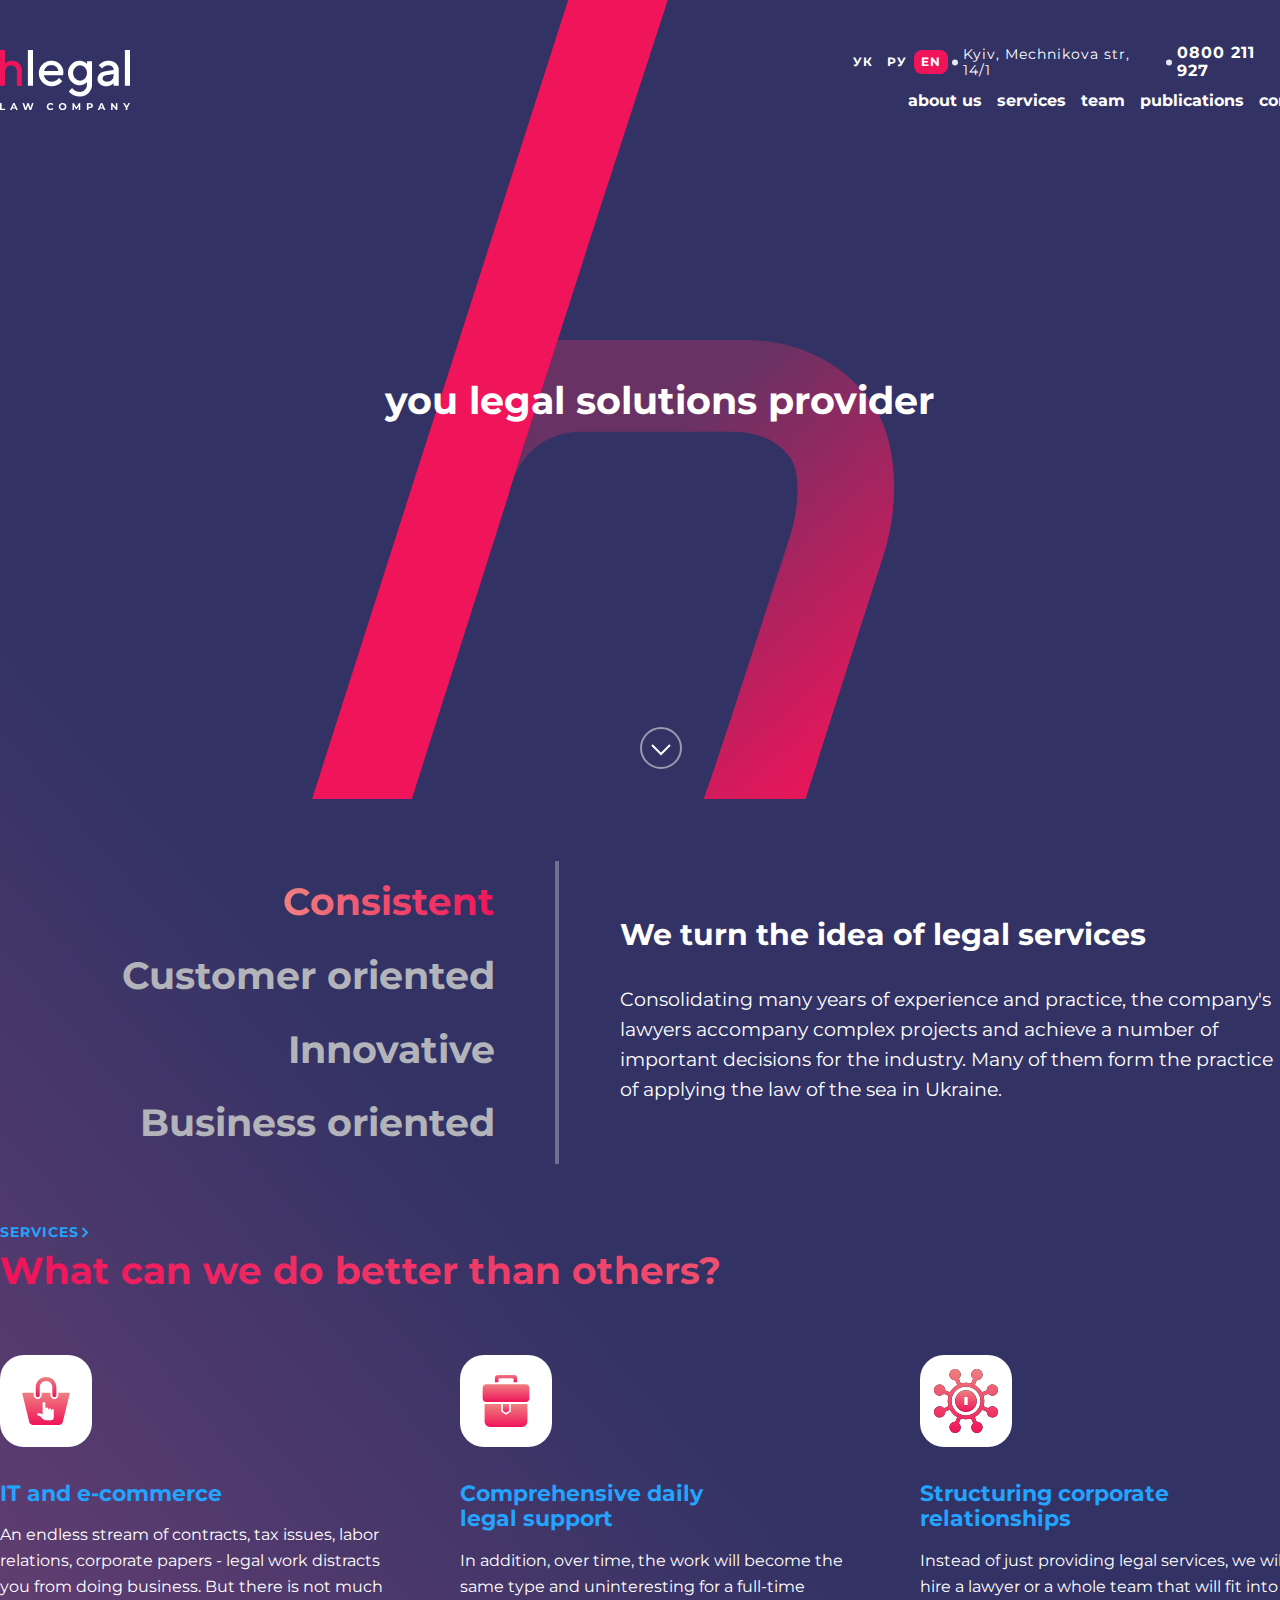
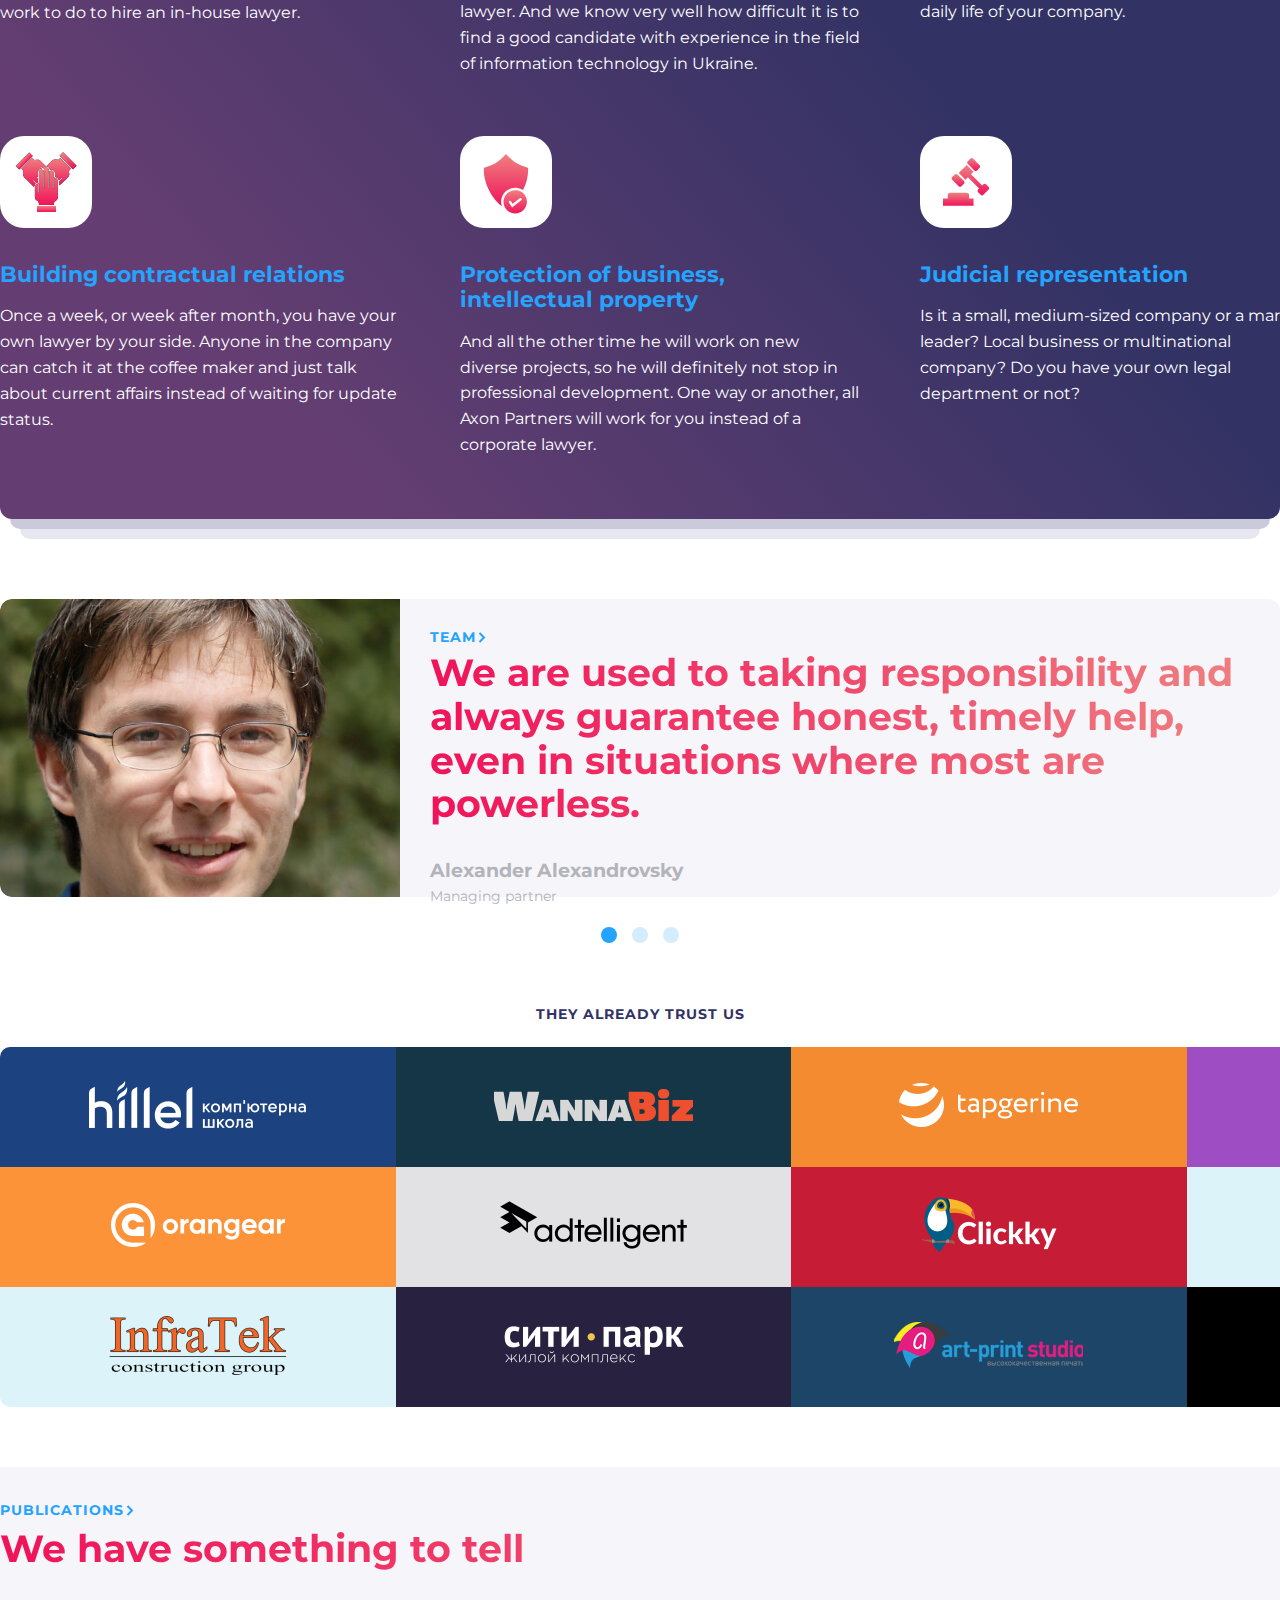
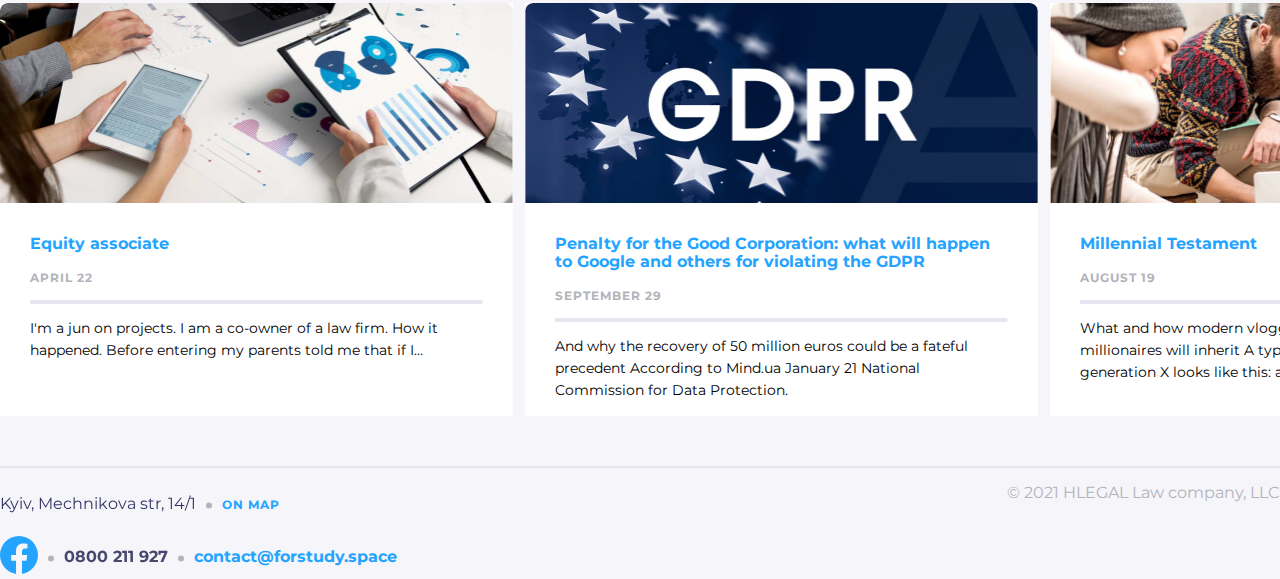
==== commit 63c0c991: "added adapted for services in 1440px" ====
--- a/index.html
+++ b/index.html
@@ -222,7 +222,7 @@
                              alt="">
             </a>
             <a class="services__link"
-               href="#">Protection of business, intellectual <br> property</a>
+               href="#">Protection of business, intellectual <br class="services__br"> property</a>
             <p class="services__desc">And all the other time he will work on new diverse projects, so he will definitely
                 not stop in professional development. One way or another, all Axon Partners will work for you instead of
                 a corporate lawyer.</p>
--- a/css/style.css
+++ b/css/style.css
@@ -1 +1 @@
-﻿/*! normalize.css v8.0.1 | MIT License | github.com/necolas/normalize.css */html{line-height:1.15;-webkit-text-size-adjust:100%}body{margin:0}main{display:block}h1{font-size:2em;margin:.67em 0}hr{box-sizing:content-box;height:0;overflow:visible}pre{font-family:monospace,monospace;font-size:1em}a{background-color:transparent}abbr[title]{border-bottom:none;text-decoration:underline;text-decoration:underline dotted}b,strong{font-weight:bolder}code,kbd,samp{font-family:monospace,monospace;font-size:1em}small{font-size:80%}sub,sup{font-size:75%;line-height:0;position:relative;vertical-align:baseline}sub{bottom:-0.25em}sup{top:-0.5em}img{border-style:none}button,input,optgroup,select,textarea{font-family:inherit;font-size:100%;line-height:1.15;margin:0}button,input{overflow:visible}button,select{text-transform:none}button,[type=button],[type=reset],[type=submit]{-webkit-appearance:button}button::-moz-focus-inner,[type=button]::-moz-focus-inner,[type=reset]::-moz-focus-inner,[type=submit]::-moz-focus-inner{border-style:none;padding:0}button:-moz-focusring,[type=button]:-moz-focusring,[type=reset]:-moz-focusring,[type=submit]:-moz-focusring{outline:1px dotted ButtonText}fieldset{padding:.35em .75em .625em}legend{box-sizing:border-box;color:inherit;display:table;max-width:100%;padding:0;white-space:normal}progress{vertical-align:baseline}textarea{overflow:auto}[type=checkbox],[type=radio]{box-sizing:border-box;padding:0}[type=number]::-webkit-inner-spin-button,[type=number]::-webkit-outer-spin-button{height:auto}[type=search]{-webkit-appearance:textfield;outline-offset:-2px}[type=search]::-webkit-search-decoration{-webkit-appearance:none}::-webkit-file-upload-button{-webkit-appearance:button;font:inherit}details{display:block}summary{display:list-item}template{display:none}[hidden]{display:none}@font-face{font-family:"Montserrat";src:url("../fonts/montserrat/Montserrat-Regular.woff2") format("woff2"),url("../fonts/montserrat/Montserrat-Regular.woff") format("woff");font-weight:normal;font-style:normal;font-display:swap}@font-face{font-family:"Montserrat";src:url("../fonts/montserrat/Montserrat-Bold.woff2") format("woff2"),url("../fonts/montserrat/Montserrat-Bold.woff") format("woff");font-weight:bold;font-style:normal;font-display:swap}body{font-family:"Montserrat",sans-serif;display:flex;flex-direction:column;min-height:100vh}.main{flex-grow:1}.footer{flex-shrink:0}.center{padding-left:calc(50vw - 808px);padding-right:calc(50vw - 808px)}@media screen and (max-width: 1601px){.center{padding-left:calc(50vw - 780px);padding-right:calc(50vw - 780px)}}@media screen and (max-width: 1441px){.center{padding-left:calc(50vw - 670px);padding-right:calc(50vw - 670px)}}:root{--main-regular: #323264;--main-alt: #46466E;--main-soft: #686887;--accent: #F0145A;--active-regular: #24A3FF;--active-hover: #0085FF;--active-active: #006CCF;--grey-bg: #F5F5FA;--grey-bg-alt: #EDEDF7;--grey-text: #B3B3BA;--grey-separator: #E6E6F0;--gradient-regular: linear-gradient(129deg, #323264 0%, #323264 73.96%, #A54B5F 100%);--gradient-soft: linear-gradient(42deg, #323264 14.33%, #323264 51.39%, #7A425E 87.53%);--gradient-red: linear-gradient(323deg, #F0145A 6.7%, #693264 70.36%);--gradient-supersoft: linear-gradient(229deg, #323264 11.93%, #323264 57.17%, #643E72 87.46%);--gradient-red-text: linear-gradient(90deg, #F0145A 0.84%, #EF8080 99.96%)}.sitemap-body{background-color:silver;padding:50px}.sitemap-box{width:100px;height:100px}.sitemap-box[title="--main-regular"]{background:var(--main-regular)}.sitemap-box[title="--main-alt"]{background:var(--main-alt)}.sitemap-box[title="--main-soft"]{background:var(--main-soft)}.sitemap-box[title="--accent"]{background:var(--accent)}.sitemap-box[title="--active-regular"]{background:var(--active-regular)}.sitemap-box[title="--active-hover"]{background:var(--active-hover)}.sitemap-box[title="--active-active"]{background:var(--active-active)}.sitemap-box[title="--grey-bg"]{background:var(--grey-bg)}.sitemap-box[title="--grey-bg-alt"]{background:var(--grey-bg-alt)}.sitemap-box[title="--grey-text"]{background:var(--grey-text)}.sitemap-box[title="--grey-separator"]{background:var(--grey-separator)}.sitemap-box[title="--gradient-regular"]{background:var(--gradient-regular)}.sitemap-box[title="--gradient-soft"]{background:var(--gradient-soft)}.sitemap-box[title="--gradient-red"]{background:var(--gradient-red)}.sitemap-box[title="--gradient-supersoft"]{background:var(--gradient-supersoft)}.sitemap-box[title="--gradient-red-text"]{background:var(--gradient-red-text)}.sitemap-flex{display:flex;flex-wrap:wrap;gap:20px;margin-bottom:20px}hr{margin:50px;border-color:var(--active-active)}h1,h2,h3,h4,h5,h6{color:var(--main-regular);font-weight:400;line-height:1.62}a{color:var(--active-regular);text-decoration:none}a:hover{color:var(--accent);transition:.5s}ul{list-style:none}ul li::before{content:"•";display:inline-block;width:1em;font-weight:bold;margin-left:-1em;color:var(--accent)}ol li::marker{color:var(--accent);font-weight:bold}button{padding:18px 30px;background:var(--active-regular);border-radius:12px;border:none;min-width:208px;color:#fff}button:hover{background:var(--active-hover);transition:.5s}button:active{background:var(--active-active)}.header{background:var(--gradient-supersoft);border-radius:0 0 12px 12px}.publications-header{border-radius:0 0 12px 12px}.nav{display:grid;grid-template-columns:364px 728px 500px;grid-template-rows:60px 940px}.nav__container{display:flex;flex-direction:column}.nav__logo{padding-top:50px}.nav__img-symbol{width:728px}.nav__slogan{font-size:38px;font-weight:700;margin:0;color:#fff;position:absolute;top:467px;padding-left:160px}.nav__scroll-btn{stroke:white;position:absolute;top:928px;margin-left:415px}.nav__scroll-btn:hover{stroke:var(--accent);transition:.5s}.nav__list{display:flex;list-style:none}.nav__list-contact{font-size:12px;letter-spacing:1px;font-weight:700;align-items:center;padding-top:50px;min-width:478px}.nav__list-contact :nth-child(3){border-radius:8px;background:var(--accent);padding:5px 7px;color:#fff}.nav__list-contact :nth-child(2){padding:0 7px 0 14px}.nav__list-contact :nth-child(4),.nav__list-contact :nth-child(6),.nav__list-contact :nth-child(8){padding:0 4.5px 0 4px}.nav__list-contact :nth-child(5){font-weight:400;font-size:14px}.nav__list-contact :nth-child(7){font-size:16px;padding-left:1px}.nav__link-active{color:#fff}.nav__list-menu{gap:15px;font-weight:700;padding-top:16px;padding-left:95px;grid-column:3/4;white-space:nowrap}.nav__link{color:#fff}.nav__link_services-active{color:var(--accent)}.nav__link_services-active::after{margin-top:3px;height:2px;background-color:currentColor;content:"";display:block}.nav__link_services-active:hover{opacity:.5;transition:.5s}.nav__icon{fill:#fff}.nav__icon:hover{fill:var(--accent);transition:.5s}.services-nav{display:grid;grid-template-rows:60px 60px}.publications-header__link,.publications-header__icon{color:var(--grey-text);fill:var(--grey-text)}.publications-header__link-none{color:var(--active-regular)}@media screen and (max-width: 1601px){.nav{display:grid;grid-template-columns:364px 678px 500px;grid-template-rows:60px 940px}}@media screen and (max-width: 1441px){.nav{display:grid;grid-template-columns:255px 558px 500px;grid-template-rows:60px 741px}.nav__img-symbol{width:697px;height:799px}.nav__slogan{top:370px;padding-left:130px}.nav__scroll-btn{stroke:white;position:absolute;top:727px;margin-left:385px}}.menu{display:grid;grid-template-columns:495px 120px auto}.menu__info{display:flex;flex-direction:column;gap:30px;white-space:nowrap;list-style:none;justify-content:center;text-align:end;margin:0}.menu__link{font-weight:700;font-size:38px;color:var(--grey-text)}.menu__link-active{background:linear-gradient(90deg, #EF8080 0.84%, #F0145A 99.96%);background-clip:text;-webkit-background-clip:text;-webkit-text-fill-color:transparent}.menu__link-active:hover{background:var(--accent);background-clip:text;-webkit-background-clip:text;color:transparent}.menu__line{padding:60px 60px}.menu__container{display:flex;flex-direction:column;justify-content:center;gap:5px;padding-left:5px}.menu__header{color:#fff;font-size:30px;font-weight:700;margin:0;padding-top:10px}.menu__desc{grid-column:2/4;color:#fff;font-size:19px;line-height:1.58;max-width:861px;padding-top:2px}.services{display:grid;grid-template-columns:493px 493px auto;grid-template-rows:auto auto 355px;gap:0 60px;margin-bottom:45px}.services :nth-child(3),.services :nth-child(4),.services :nth-child(5){grid-row:3/4}.services :nth-child(4),.services :nth-child(7){grid-column:2/3}.services :nth-child(5),.services :nth-child(8){grid-column:3/4}.services :nth-child(6){grid-column:1/2}.services__item,.services__arrow{display:flex;align-items:center}.services__item{font-size:14px;font-weight:700;letter-spacing:1px;text-transform:uppercase}.services__arrow{stroke:#24a3ff}.services__merge :hover .services__arrow{stroke:var(--accent);transition:.5s}.services__header{grid-column:1/3;grid-row:2/3;background:var(--gradient-red-text, linear-gradient(90deg, #F0145A 0.84%, #EF8080 99.96%));background-clip:text;-webkit-background-clip:text;-webkit-text-fill-color:transparent;font-size:38px;font-weight:700;margin:0}.services__container{display:flex;flex-direction:column;padding-top:53px}.services__img{border-radius:24px;background-color:#fff;padding:14px 14px}.services__img:hover{opacity:.5;transition:.3s}.services__link{padding-top:30px;font-size:22px;font-weight:700}.services__desc{color:#fff;line-height:1.62}.services-offer__header{color:#fff;font-size:22px;font-weight:700;padding-left:120px}.services-offer__container{display:flex;gap:60px;margin:0 120px 60px 120px;color:#fff;font-size:18px;font-weight:400;line-height:1.44}.services-offer__item{display:flex;flex-direction:column;gap:15px;padding:0;margin-left:18px;min-width:636px}.services-services__header{grid-row:1/3;margin-top:60px}.shadow-dark{background:#cacadb;border-radius:0 0 12px 12px;margin:0 10px;height:10px}.shadow-light{background:#e7e7f2;border-radius:0 0 12px 12px;margin:0 20px;height:10px}.shadow-light-services{margin-bottom:60px}.team{margin-top:60px;margin-bottom:60px}.team__slide{display:none}.team__flex{display:flex;height:298px}input:checked+.team__slide{display:block}.team__content{margin-bottom:30px}.team__dots{display:flex;justify-content:center;align-items:center;list-style:none;gap:15px;margin:0;padding:0}.team__toggle{display:block;width:16px;height:16px;border-radius:50%;opacity:.2;background:var(--active-regular);color:transparent;cursor:pointer;font-size:0;overflow:hidden}.team__toggle:hover{opacity:.5;transition:.3s}.team__toggle-active{opacity:1}.team__img{align-self:stretch;border-radius:12px 0 0 12px}.team__img:hover{opacity:.5;transition:.5s;cursor:pointer}.team__container{padding:30px 30px;background:var(--grey-bg);border-radius:0 12px 12px 0}.team__link,.team__arrow{display:flex;align-items:center}.team__link{font-size:14px;font-weight:700;letter-spacing:1px;text-transform:uppercase}.team__arrow{stroke:#24a3ff}.team__merge :hover .team__arrow{stroke:var(--accent);transition:.5s}.team__header{background:var(--gradient-red-text);background-clip:text;-webkit-background-clip:text;-webkit-text-fill-color:transparent;font-size:38px;font-weight:700;padding-top:6px;padding-bottom:30px;margin:0}.team__name{color:var(--grey-text);font-weight:700;margin:0}.team__desc{color:var(--grey-text);font-size:14px;line-height:1.57;margin:0}.clients{padding-left:calc(50vw - 868px);padding-right:calc(50vw - 860px)}.clients__header{color:var(--main-regular);font-size:14px;font-weight:700;letter-spacing:1px;text-transform:uppercase;text-align:center;padding-bottom:7px}.clients__container{display:grid;grid-template-columns:repeat(4, 430px);grid-template-rows:repeat(3, 120px);margin:0;padding-bottom:60px}.clients__box{display:flex;justify-content:center;align-items:center;cursor:pointer}.clients__box:hover{opacity:.5;transition:.5s}.clients__box:nth-child(1){background-color:#1c4280;border-top-left-radius:10px}.clients__box:nth-child(2){background-color:#143646}.clients__box:nth-child(3){background-color:#f48b30}.clients__box:nth-child(4){background-color:#9e4dc3;border-top-right-radius:10px}.clients__box:nth-child(5){background-color:#fd9339}.clients__box:nth-child(6){background-color:#e2e2e4}.clients__box:nth-child(7){background-color:#c71c36}.clients__box:nth-child(8){background-color:#dcf3f9}.clients__box:nth-child(9){background-color:#dcf3f9;border-bottom-left-radius:10px}.clients__box:nth-child(10){background-color:#282240}.clients__box:nth-child(11){background-color:#1d4568}.clients__box:nth-child(12){background-color:#000;border-bottom-right-radius:10px}.clients__header-services{margin-top:60px}@media screen and (max-width: 1700px){.clients{padding-left:calc(50vw - 840px);padding-right:calc(50vw - 840px)}.clients__container{display:grid;grid-template-columns:repeat(4, 420px);grid-template-rows:repeat(3, 120px);margin:0;padding-bottom:60px}}@media screen and (max-width: 1601px){.clients{padding-left:calc(50vw - 840px);padding-right:calc(50vw - 840px)}.clients__container{display:grid;grid-template-columns:repeat(4, 395.5px);grid-template-rows:repeat(3, 120px);margin:0;padding-bottom:60px}}.publications{padding-top:35.5px;background:var(--grey-bg)}.publications__item,.publications__arrow{display:flex;align-items:center}.publications__item{font-size:14px;font-weight:700;letter-spacing:1px;text-transform:uppercase}.publications__arrow{stroke:#24a3ff}.publications__merge :hover .publications__arrow{stroke:var(--accent);transition:.5s}.publications__header{background:var(--gradient-red-text, linear-gradient(90deg, #F0145A 0.84%, #EF8080 99.96%));background-clip:text;-webkit-background-clip:text;-webkit-text-fill-color:transparent;font-size:38px;font-weight:700;margin:0;padding-bottom:23px}.publications__container{display:flex;gap:30px}.publications__box{display:flex;flex-direction:column;background-color:#fff;min-width:513px}.publications__text,.publications__data,.publications__line,.publications__desc{padding-left:30px;padding-right:30px}.publications__img{width:513px;max-height:200px;border-radius:8px 8px 0 0;padding-bottom:1px}.publications__img:hover{opacity:.5;transition:.5s}.publications__text{color:var(--active-regular);font-weight:700;margin:0;padding-top:27px}.publications__text:hover{color:var(--accent);transition:.5s}.publications__data{color:var(--grey-text);font-size:12px;font-weight:700;letter-spacing:1px;text-transform:uppercase;margin:0;padding-top:17.5px}.publications__line{height:4px;padding-top:15px}.publications__desc{color:#000;font-size:14px;font-weight:400;line-height:1.57}@media screen and (max-width: 1601px){.publications__container{display:flex;gap:12px}}.footer{background:var(--grey-bg)}.footer__hl{border:none;height:2px;background:var(--grey-separator);margin:50px 0 0 0}.footer__nav{display:flex;justify-content:space-between;margin:0}.footer__list{display:flex;align-items:center;gap:10px;list-style:none;padding:0;margin:0}.footer__list-places{padding-top:23px}.footer__list-places li:nth-child(1){background:var(--main-regular);background-clip:text;-webkit-background-clip:text;-webkit-text-fill-color:transparent}.footer__list-places li:nth-child(1):hover{background:var(--accent);background-clip:text;-webkit-background-clip:text;-webkit-text-fill-color:transparent}.footer__list-places li:nth-child(3){font-size:12px;font-weight:700;letter-spacing:1px;text-transform:uppercase}.footer__list-contact{padding-top:18px}.footer__list-contact li{font-weight:700}.footer__list-contact li:nth-child(3){background:var(--main-alt);background-clip:text;-webkit-background-clip:text;-webkit-text-fill-color:transparent}.footer__list-contact li:nth-child(3):hover{background:var(--accent);background-clip:text;-webkit-background-clip:text;-webkit-text-fill-color:transparent}.footer__socnetwork{fill:#24a3ff}.footer__socnetwork:hover{fill:var(--accent);transition:.5s}.footer__dots{fill:var(--grey-text)}.footer__policy{color:var(--grey-text)}.offer__container{display:flex;flex-direction:column;align-items:center;margin:60px 0}.offer__header{font-size:38px;font-weight:700;background:var(--gradient-red-text);background-clip:text;-webkit-background-clip:text;-webkit-text-fill-color:transparent}.offer__desc{color:#fff;font-size:19px;line-height:1.58;text-align:center;width:1360px}.offer__btn{box-shadow:0 0 20px 0 rgba(36, 163, 255, 0.5);font-weight:700;cursor:pointer;margin-left:700px;margin-bottom:60px}.offer__hl{height:4px;border:none;background:rgba(255, 255, 255, 0.5);margin:0 120px 30px 120px}.post{display:flex;flex-direction:column;justify-content:center;margin:60px 120px}.post__img,.post__news,.post__data,.post__hl,.post__desc,.post__header,.post__item,.post__text_img{width:1360px}.post__img{border-radius:12px}.post__news{font-size:30px;font-weight:700}.post__data{color:var(--grey-text);font-size:12px;font-weight:700;letter-spacing:1px;text-transform:uppercase}.post__hl{height:4px;border:none;background:var(--grey-separator);margin:0}.post__desc{color:#000;line-height:1.62}.post__header_hero{background:var(--gradient-red-text);background-clip:text;-webkit-background-clip:text;-webkit-text-fill-color:transparent;font-size:38px;font-weight:700}.post__header{font-size:22px;font-weight:700}.post__item{font-size:18px;font-weight:400;line-height:1.44}.post__img_setting{max-width:640px;padding-left:360px}.post__text_img{color:var(--grey-text);text-align:center;font-size:14px;line-height:1.57}.post__container{display:flex;gap:28px;padding-top:30px}.post__socnetwork{border-radius:12px;padding:9px;background:var(--grey-bg)}.post__socnetwork:hover{background:var(--grey-bg-alt);transition:.5s}/*# sourceMappingURL=style.css.map */
+﻿/*! normalize.css v8.0.1 | MIT License | github.com/necolas/normalize.css */html{line-height:1.15;-webkit-text-size-adjust:100%}body{margin:0}main{display:block}h1{font-size:2em;margin:.67em 0}hr{box-sizing:content-box;height:0;overflow:visible}pre{font-family:monospace,monospace;font-size:1em}a{background-color:transparent}abbr[title]{border-bottom:none;text-decoration:underline;text-decoration:underline dotted}b,strong{font-weight:bolder}code,kbd,samp{font-family:monospace,monospace;font-size:1em}small{font-size:80%}sub,sup{font-size:75%;line-height:0;position:relative;vertical-align:baseline}sub{bottom:-0.25em}sup{top:-0.5em}img{border-style:none}button,input,optgroup,select,textarea{font-family:inherit;font-size:100%;line-height:1.15;margin:0}button,input{overflow:visible}button,select{text-transform:none}button,[type=button],[type=reset],[type=submit]{-webkit-appearance:button}button::-moz-focus-inner,[type=button]::-moz-focus-inner,[type=reset]::-moz-focus-inner,[type=submit]::-moz-focus-inner{border-style:none;padding:0}button:-moz-focusring,[type=button]:-moz-focusring,[type=reset]:-moz-focusring,[type=submit]:-moz-focusring{outline:1px dotted ButtonText}fieldset{padding:.35em .75em .625em}legend{box-sizing:border-box;color:inherit;display:table;max-width:100%;padding:0;white-space:normal}progress{vertical-align:baseline}textarea{overflow:auto}[type=checkbox],[type=radio]{box-sizing:border-box;padding:0}[type=number]::-webkit-inner-spin-button,[type=number]::-webkit-outer-spin-button{height:auto}[type=search]{-webkit-appearance:textfield;outline-offset:-2px}[type=search]::-webkit-search-decoration{-webkit-appearance:none}::-webkit-file-upload-button{-webkit-appearance:button;font:inherit}details{display:block}summary{display:list-item}template{display:none}[hidden]{display:none}@font-face{font-family:"Montserrat";src:url("../fonts/montserrat/Montserrat-Regular.woff2") format("woff2"),url("../fonts/montserrat/Montserrat-Regular.woff") format("woff");font-weight:normal;font-style:normal;font-display:swap}@font-face{font-family:"Montserrat";src:url("../fonts/montserrat/Montserrat-Bold.woff2") format("woff2"),url("../fonts/montserrat/Montserrat-Bold.woff") format("woff");font-weight:bold;font-style:normal;font-display:swap}body{font-family:"Montserrat",sans-serif;display:flex;flex-direction:column;min-height:100vh}.main{flex-grow:1}.footer{flex-shrink:0}.center{padding-left:calc(50vw - 808px);padding-right:calc(50vw - 808px)}@media screen and (max-width: 1601px){.center{padding-left:calc(50vw - 780px);padding-right:calc(50vw - 780px)}}@media screen and (max-width: 1441px){.center{padding-left:calc(50vw - 670px);padding-right:calc(50vw - 670px)}}:root{--main-regular: #323264;--main-alt: #46466E;--main-soft: #686887;--accent: #F0145A;--active-regular: #24A3FF;--active-hover: #0085FF;--active-active: #006CCF;--grey-bg: #F5F5FA;--grey-bg-alt: #EDEDF7;--grey-text: #B3B3BA;--grey-separator: #E6E6F0;--gradient-regular: linear-gradient(129deg, #323264 0%, #323264 73.96%, #A54B5F 100%);--gradient-soft: linear-gradient(42deg, #323264 14.33%, #323264 51.39%, #7A425E 87.53%);--gradient-red: linear-gradient(323deg, #F0145A 6.7%, #693264 70.36%);--gradient-supersoft: linear-gradient(229deg, #323264 11.93%, #323264 57.17%, #643E72 87.46%);--gradient-red-text: linear-gradient(90deg, #F0145A 0.84%, #EF8080 99.96%)}.sitemap-body{background-color:silver;padding:50px}.sitemap-box{width:100px;height:100px}.sitemap-box[title="--main-regular"]{background:var(--main-regular)}.sitemap-box[title="--main-alt"]{background:var(--main-alt)}.sitemap-box[title="--main-soft"]{background:var(--main-soft)}.sitemap-box[title="--accent"]{background:var(--accent)}.sitemap-box[title="--active-regular"]{background:var(--active-regular)}.sitemap-box[title="--active-hover"]{background:var(--active-hover)}.sitemap-box[title="--active-active"]{background:var(--active-active)}.sitemap-box[title="--grey-bg"]{background:var(--grey-bg)}.sitemap-box[title="--grey-bg-alt"]{background:var(--grey-bg-alt)}.sitemap-box[title="--grey-text"]{background:var(--grey-text)}.sitemap-box[title="--grey-separator"]{background:var(--grey-separator)}.sitemap-box[title="--gradient-regular"]{background:var(--gradient-regular)}.sitemap-box[title="--gradient-soft"]{background:var(--gradient-soft)}.sitemap-box[title="--gradient-red"]{background:var(--gradient-red)}.sitemap-box[title="--gradient-supersoft"]{background:var(--gradient-supersoft)}.sitemap-box[title="--gradient-red-text"]{background:var(--gradient-red-text)}.sitemap-flex{display:flex;flex-wrap:wrap;gap:20px;margin-bottom:20px}hr{margin:50px;border-color:var(--active-active)}h1,h2,h3,h4,h5,h6{color:var(--main-regular);font-weight:400;line-height:1.62}a{color:var(--active-regular);text-decoration:none}a:hover{color:var(--accent);transition:.5s}ul{list-style:none}ul li::before{content:"•";display:inline-block;width:1em;font-weight:bold;margin-left:-1em;color:var(--accent)}ol li::marker{color:var(--accent);font-weight:bold}button{padding:18px 30px;background:var(--active-regular);border-radius:12px;border:none;min-width:208px;color:#fff}button:hover{background:var(--active-hover);transition:.5s}button:active{background:var(--active-active)}.header{background:var(--gradient-supersoft);border-radius:0 0 12px 12px}.publications-header{border-radius:0 0 12px 12px}.nav{display:grid;grid-template-columns:364px 728px 500px;grid-template-rows:60px 940px}.nav__container{display:flex;flex-direction:column}.nav__logo{padding-top:50px}.nav__img-symbol{width:728px}.nav__slogan{font-size:38px;font-weight:700;margin:0;color:#fff;position:absolute;top:467px;padding-left:160px}.nav__scroll-btn{stroke:white;position:absolute;top:928px;margin-left:415px}.nav__scroll-btn:hover{stroke:var(--accent);transition:.5s}.nav__list{display:flex;list-style:none}.nav__list-contact{font-size:12px;letter-spacing:1px;font-weight:700;align-items:center;padding-top:50px;min-width:478px}.nav__list-contact :nth-child(3){border-radius:8px;background:var(--accent);padding:5px 7px;color:#fff}.nav__list-contact :nth-child(2){padding:0 7px 0 14px}.nav__list-contact :nth-child(4),.nav__list-contact :nth-child(6),.nav__list-contact :nth-child(8){padding:0 4.5px 0 4px}.nav__list-contact :nth-child(5){font-weight:400;font-size:14px}.nav__list-contact :nth-child(7){font-size:16px;padding-left:1px}.nav__link-active{color:#fff}.nav__list-menu{gap:15px;font-weight:700;padding-top:16px;padding-left:95px;grid-column:3/4;white-space:nowrap}.nav__link{color:#fff}.nav__link_services-active{color:var(--accent)}.nav__link_services-active::after{margin-top:3px;height:2px;background-color:currentColor;content:"";display:block}.nav__link_services-active:hover{opacity:.5;transition:.5s}.nav__icon{fill:#fff}.nav__icon:hover{fill:var(--accent);transition:.5s}.services-nav{display:grid;grid-template-rows:60px 60px}.publications-header__link,.publications-header__icon{color:var(--grey-text);fill:var(--grey-text)}.publications-header__link-none{color:var(--active-regular)}@media screen and (max-width: 1601px){.nav{display:grid;grid-template-columns:364px 678px 500px;grid-template-rows:60px 940px}}@media screen and (max-width: 1441px){.nav{display:grid;grid-template-columns:255px 558px 500px;grid-template-rows:60px 741px}.nav__img-symbol{width:697px;height:799px}.nav__slogan{top:370px;padding-left:130px}.nav__scroll-btn{stroke:white;position:absolute;top:727px;margin-left:385px}}.menu{display:grid;grid-template-columns:495px 120px auto}.menu__info{display:flex;flex-direction:column;gap:30px;white-space:nowrap;list-style:none;justify-content:center;text-align:end;margin:0}.menu__link{font-weight:700;font-size:38px;color:var(--grey-text)}.menu__link-active{background:linear-gradient(90deg, #EF8080 0.84%, #F0145A 99.96%);background-clip:text;-webkit-background-clip:text;-webkit-text-fill-color:transparent}.menu__link-active:hover{background:var(--accent);background-clip:text;-webkit-background-clip:text;color:transparent}.menu__line{padding:60px 60px}.menu__container{display:flex;flex-direction:column;justify-content:center;gap:5px;padding-left:5px}.menu__header{color:#fff;font-size:30px;font-weight:700;margin:0;padding-top:10px}.menu__desc{grid-column:2/4;color:#fff;font-size:19px;line-height:1.58;max-width:861px;padding-top:2px}.services{display:grid;grid-template-columns:493px 493px auto;grid-template-rows:auto auto 355px;gap:0 60px;margin-bottom:45px}.services :nth-child(3),.services :nth-child(4),.services :nth-child(5){grid-row:3/4}.services :nth-child(4),.services :nth-child(7){grid-column:2/3}.services :nth-child(5),.services :nth-child(8){grid-column:3/4}.services :nth-child(6){grid-column:1/2}.services__item,.services__arrow{display:flex;align-items:center}.services__item{font-size:14px;font-weight:700;letter-spacing:1px;text-transform:uppercase}.services__arrow{stroke:#24a3ff}.services__merge :hover .services__arrow{stroke:var(--accent);transition:.5s}.services__header{grid-column:1/3;grid-row:2/3;background:var(--gradient-red-text, linear-gradient(90deg, #F0145A 0.84%, #EF8080 99.96%));background-clip:text;-webkit-background-clip:text;-webkit-text-fill-color:transparent;font-size:38px;font-weight:700;margin:0}.services__container{display:flex;flex-direction:column;padding-top:53px}.services__img{border-radius:24px;background-color:#fff;padding:14px 14px}.services__img:hover{opacity:.5;transition:.3s}.services__link{padding-top:30px;font-size:22px;font-weight:700}.services__desc{color:#fff;line-height:1.62}.services-offer__header{color:#fff;font-size:22px;font-weight:700;padding-left:120px}.services-offer__container{display:flex;gap:60px;margin:0 120px 60px 120px;color:#fff;font-size:18px;font-weight:400;line-height:1.44}.services-offer__item{display:flex;flex-direction:column;gap:15px;padding:0;margin-left:18px;min-width:636px}.services-services__header{grid-row:1/3;margin-top:60px}@media screen and (max-width: 1440px){.services{grid-template-columns:400px 400px 400px;grid-template-rows:auto auto 381px}.services__header{grid-column:1/4}.services__br{display:none}}.shadow-dark{background:#cacadb;border-radius:0 0 12px 12px;margin:0 10px;height:10px}.shadow-light{background:#e7e7f2;border-radius:0 0 12px 12px;margin:0 20px;height:10px}.shadow-light-services{margin-bottom:60px}.team{margin-top:60px;margin-bottom:60px}.team__slide{display:none}.team__flex{display:flex;height:298px}input:checked+.team__slide{display:block}.team__content{margin-bottom:30px}.team__dots{display:flex;justify-content:center;align-items:center;list-style:none;gap:15px;margin:0;padding:0}.team__toggle{display:block;width:16px;height:16px;border-radius:50%;opacity:.2;background:var(--active-regular);color:transparent;cursor:pointer;font-size:0;overflow:hidden}.team__toggle:hover{opacity:.5;transition:.3s}.team__toggle-active{opacity:1}.team__img{align-self:stretch;border-radius:12px 0 0 12px}.team__img:hover{opacity:.5;transition:.5s;cursor:pointer}.team__container{padding:30px 30px;background:var(--grey-bg);border-radius:0 12px 12px 0}.team__link,.team__arrow{display:flex;align-items:center}.team__link{font-size:14px;font-weight:700;letter-spacing:1px;text-transform:uppercase}.team__arrow{stroke:#24a3ff}.team__merge :hover .team__arrow{stroke:var(--accent);transition:.5s}.team__header{background:var(--gradient-red-text);background-clip:text;-webkit-background-clip:text;-webkit-text-fill-color:transparent;font-size:38px;font-weight:700;padding-top:6px;padding-bottom:30px;margin:0}.team__name{color:var(--grey-text);font-weight:700;margin:0}.team__desc{color:var(--grey-text);font-size:14px;line-height:1.57;margin:0}.clients{padding-left:calc(50vw - 868px);padding-right:calc(50vw - 860px)}.clients__header{color:var(--main-regular);font-size:14px;font-weight:700;letter-spacing:1px;text-transform:uppercase;text-align:center;padding-bottom:7px}.clients__container{display:grid;grid-template-columns:repeat(4, 430px);grid-template-rows:repeat(3, 120px);margin:0;padding-bottom:60px}.clients__box{display:flex;justify-content:center;align-items:center;cursor:pointer}.clients__box:hover{opacity:.5;transition:.5s}.clients__box:nth-child(1){background-color:#1c4280;border-top-left-radius:10px}.clients__box:nth-child(2){background-color:#143646}.clients__box:nth-child(3){background-color:#f48b30}.clients__box:nth-child(4){background-color:#9e4dc3;border-top-right-radius:10px}.clients__box:nth-child(5){background-color:#fd9339}.clients__box:nth-child(6){background-color:#e2e2e4}.clients__box:nth-child(7){background-color:#c71c36}.clients__box:nth-child(8){background-color:#dcf3f9}.clients__box:nth-child(9){background-color:#dcf3f9;border-bottom-left-radius:10px}.clients__box:nth-child(10){background-color:#282240}.clients__box:nth-child(11){background-color:#1d4568}.clients__box:nth-child(12){background-color:#000;border-bottom-right-radius:10px}.clients__header-services{margin-top:60px}@media screen and (max-width: 1700px){.clients{padding-left:calc(50vw - 840px);padding-right:calc(50vw - 840px)}.clients__container{display:grid;grid-template-columns:repeat(4, 420px);grid-template-rows:repeat(3, 120px);margin:0;padding-bottom:60px}}@media screen and (max-width: 1601px){.clients{padding-left:calc(50vw - 840px);padding-right:calc(50vw - 840px)}.clients__container{display:grid;grid-template-columns:repeat(4, 395.5px);grid-template-rows:repeat(3, 120px);margin:0;padding-bottom:60px}}.publications{padding-top:35.5px;background:var(--grey-bg)}.publications__item,.publications__arrow{display:flex;align-items:center}.publications__item{font-size:14px;font-weight:700;letter-spacing:1px;text-transform:uppercase}.publications__arrow{stroke:#24a3ff}.publications__merge :hover .publications__arrow{stroke:var(--accent);transition:.5s}.publications__header{background:var(--gradient-red-text, linear-gradient(90deg, #F0145A 0.84%, #EF8080 99.96%));background-clip:text;-webkit-background-clip:text;-webkit-text-fill-color:transparent;font-size:38px;font-weight:700;margin:0;padding-bottom:23px}.publications__container{display:flex;gap:30px}.publications__box{display:flex;flex-direction:column;background-color:#fff;min-width:513px}.publications__text,.publications__data,.publications__line,.publications__desc{padding-left:30px;padding-right:30px}.publications__img{width:513px;max-height:200px;border-radius:8px 8px 0 0;padding-bottom:1px}.publications__img:hover{opacity:.5;transition:.5s}.publications__text{color:var(--active-regular);font-weight:700;margin:0;padding-top:27px}.publications__text:hover{color:var(--accent);transition:.5s}.publications__data{color:var(--grey-text);font-size:12px;font-weight:700;letter-spacing:1px;text-transform:uppercase;margin:0;padding-top:17.5px}.publications__line{height:4px;padding-top:15px}.publications__desc{color:#000;font-size:14px;font-weight:400;line-height:1.57}@media screen and (max-width: 1601px){.publications__container{display:flex;gap:12px}}.footer{background:var(--grey-bg)}.footer__hl{border:none;height:2px;background:var(--grey-separator);margin:50px 0 0 0}.footer__nav{display:flex;justify-content:space-between;margin:0}.footer__list{display:flex;align-items:center;gap:10px;list-style:none;padding:0;margin:0}.footer__list-places{padding-top:23px}.footer__list-places li:nth-child(1){background:var(--main-regular);background-clip:text;-webkit-background-clip:text;-webkit-text-fill-color:transparent}.footer__list-places li:nth-child(1):hover{background:var(--accent);background-clip:text;-webkit-background-clip:text;-webkit-text-fill-color:transparent}.footer__list-places li:nth-child(3){font-size:12px;font-weight:700;letter-spacing:1px;text-transform:uppercase}.footer__list-contact{padding-top:18px}.footer__list-contact li{font-weight:700}.footer__list-contact li:nth-child(3){background:var(--main-alt);background-clip:text;-webkit-background-clip:text;-webkit-text-fill-color:transparent}.footer__list-contact li:nth-child(3):hover{background:var(--accent);background-clip:text;-webkit-background-clip:text;-webkit-text-fill-color:transparent}.footer__socnetwork{fill:#24a3ff}.footer__socnetwork:hover{fill:var(--accent);transition:.5s}.footer__dots{fill:var(--grey-text)}.footer__policy{color:var(--grey-text)}.offer__container{display:flex;flex-direction:column;align-items:center;margin:60px 0}.offer__header{font-size:38px;font-weight:700;background:var(--gradient-red-text);background-clip:text;-webkit-background-clip:text;-webkit-text-fill-color:transparent}.offer__desc{color:#fff;font-size:19px;line-height:1.58;text-align:center;width:1360px}.offer__btn{box-shadow:0 0 20px 0 rgba(36, 163, 255, 0.5);font-weight:700;cursor:pointer;margin-left:700px;margin-bottom:60px}.offer__hl{height:4px;border:none;background:rgba(255, 255, 255, 0.5);margin:0 120px 30px 120px}.post{display:flex;flex-direction:column;justify-content:center;margin:60px 120px}.post__img,.post__news,.post__data,.post__hl,.post__desc,.post__header,.post__item,.post__text_img{width:1360px}.post__img{border-radius:12px}.post__news{font-size:30px;font-weight:700}.post__data{color:var(--grey-text);font-size:12px;font-weight:700;letter-spacing:1px;text-transform:uppercase}.post__hl{height:4px;border:none;background:var(--grey-separator);margin:0}.post__desc{color:#000;line-height:1.62}.post__header_hero{background:var(--gradient-red-text);background-clip:text;-webkit-background-clip:text;-webkit-text-fill-color:transparent;font-size:38px;font-weight:700}.post__header{font-size:22px;font-weight:700}.post__item{font-size:18px;font-weight:400;line-height:1.44}.post__img_setting{max-width:640px;padding-left:360px}.post__text_img{color:var(--grey-text);text-align:center;font-size:14px;line-height:1.57}.post__container{display:flex;gap:28px;padding-top:30px}.post__socnetwork{border-radius:12px;padding:9px;background:var(--grey-bg)}.post__socnetwork:hover{background:var(--grey-bg-alt);transition:.5s}/*# sourceMappingURL=style.css.map */
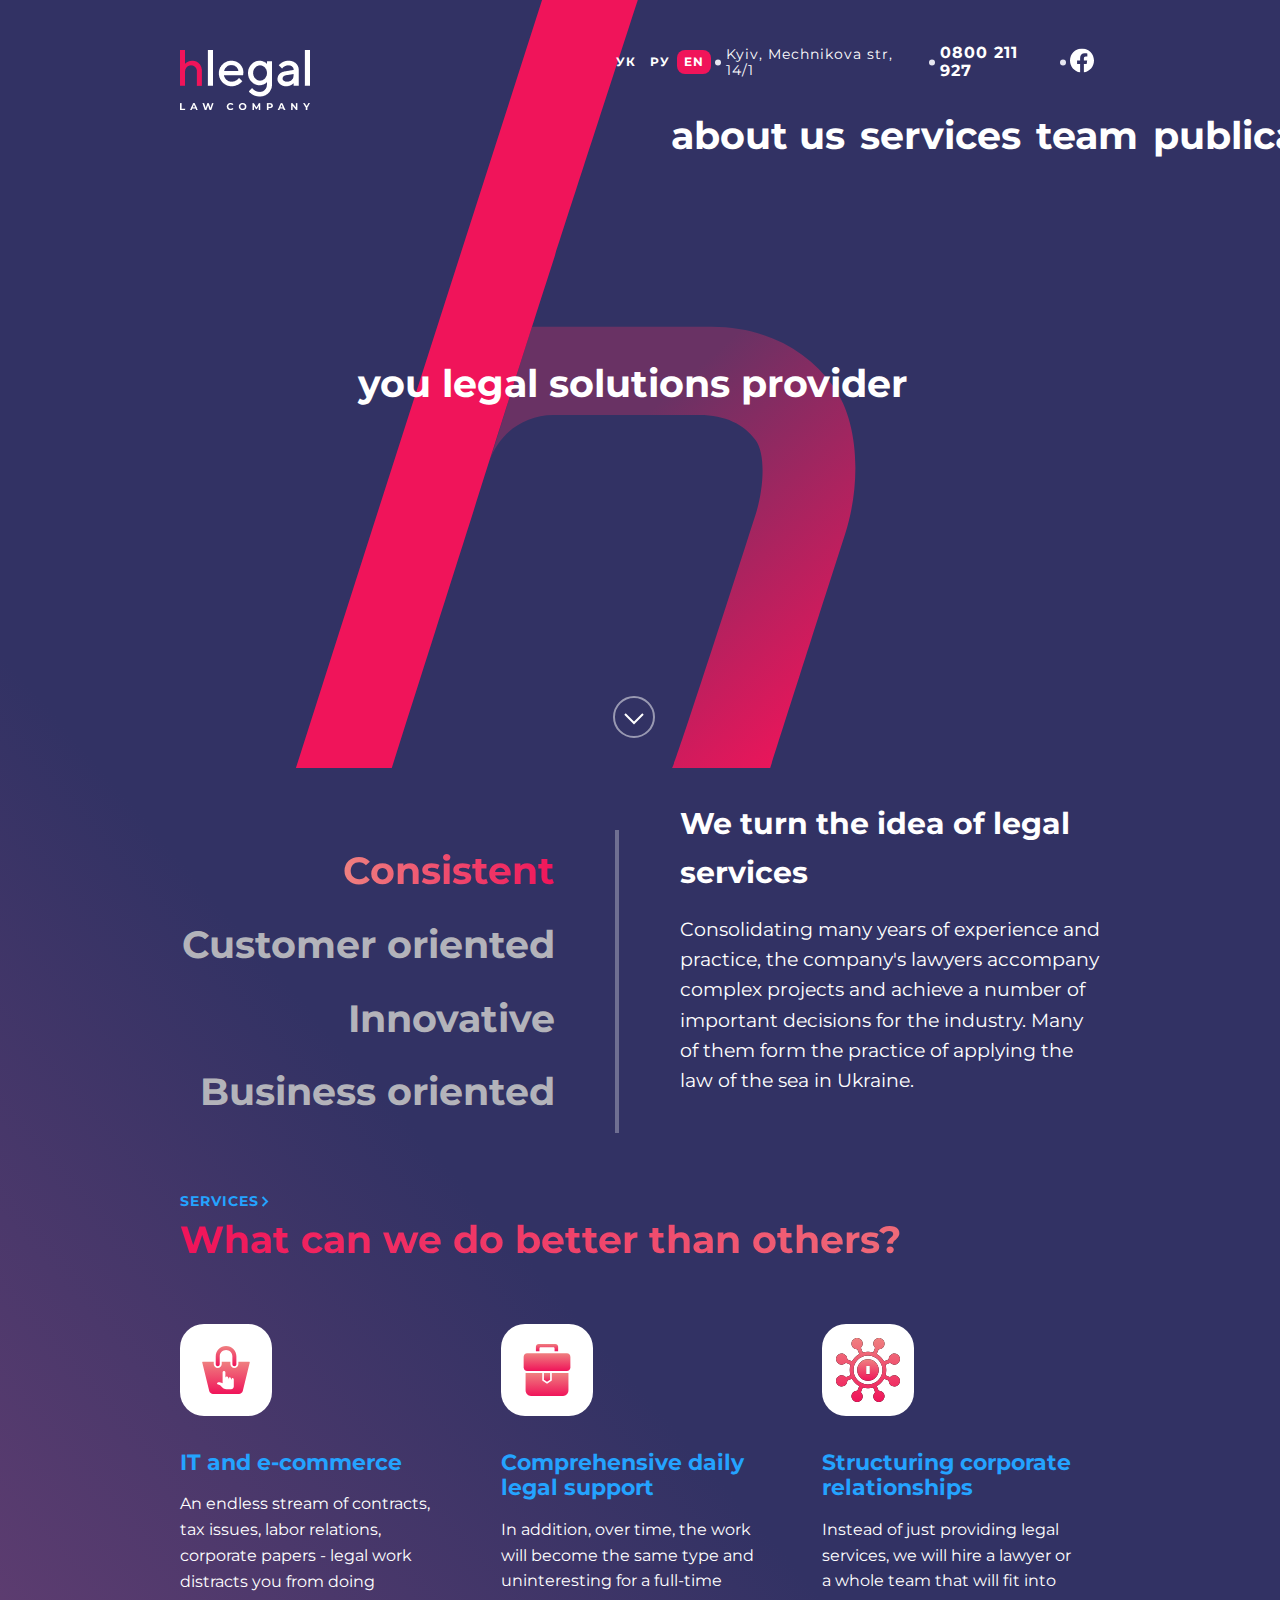
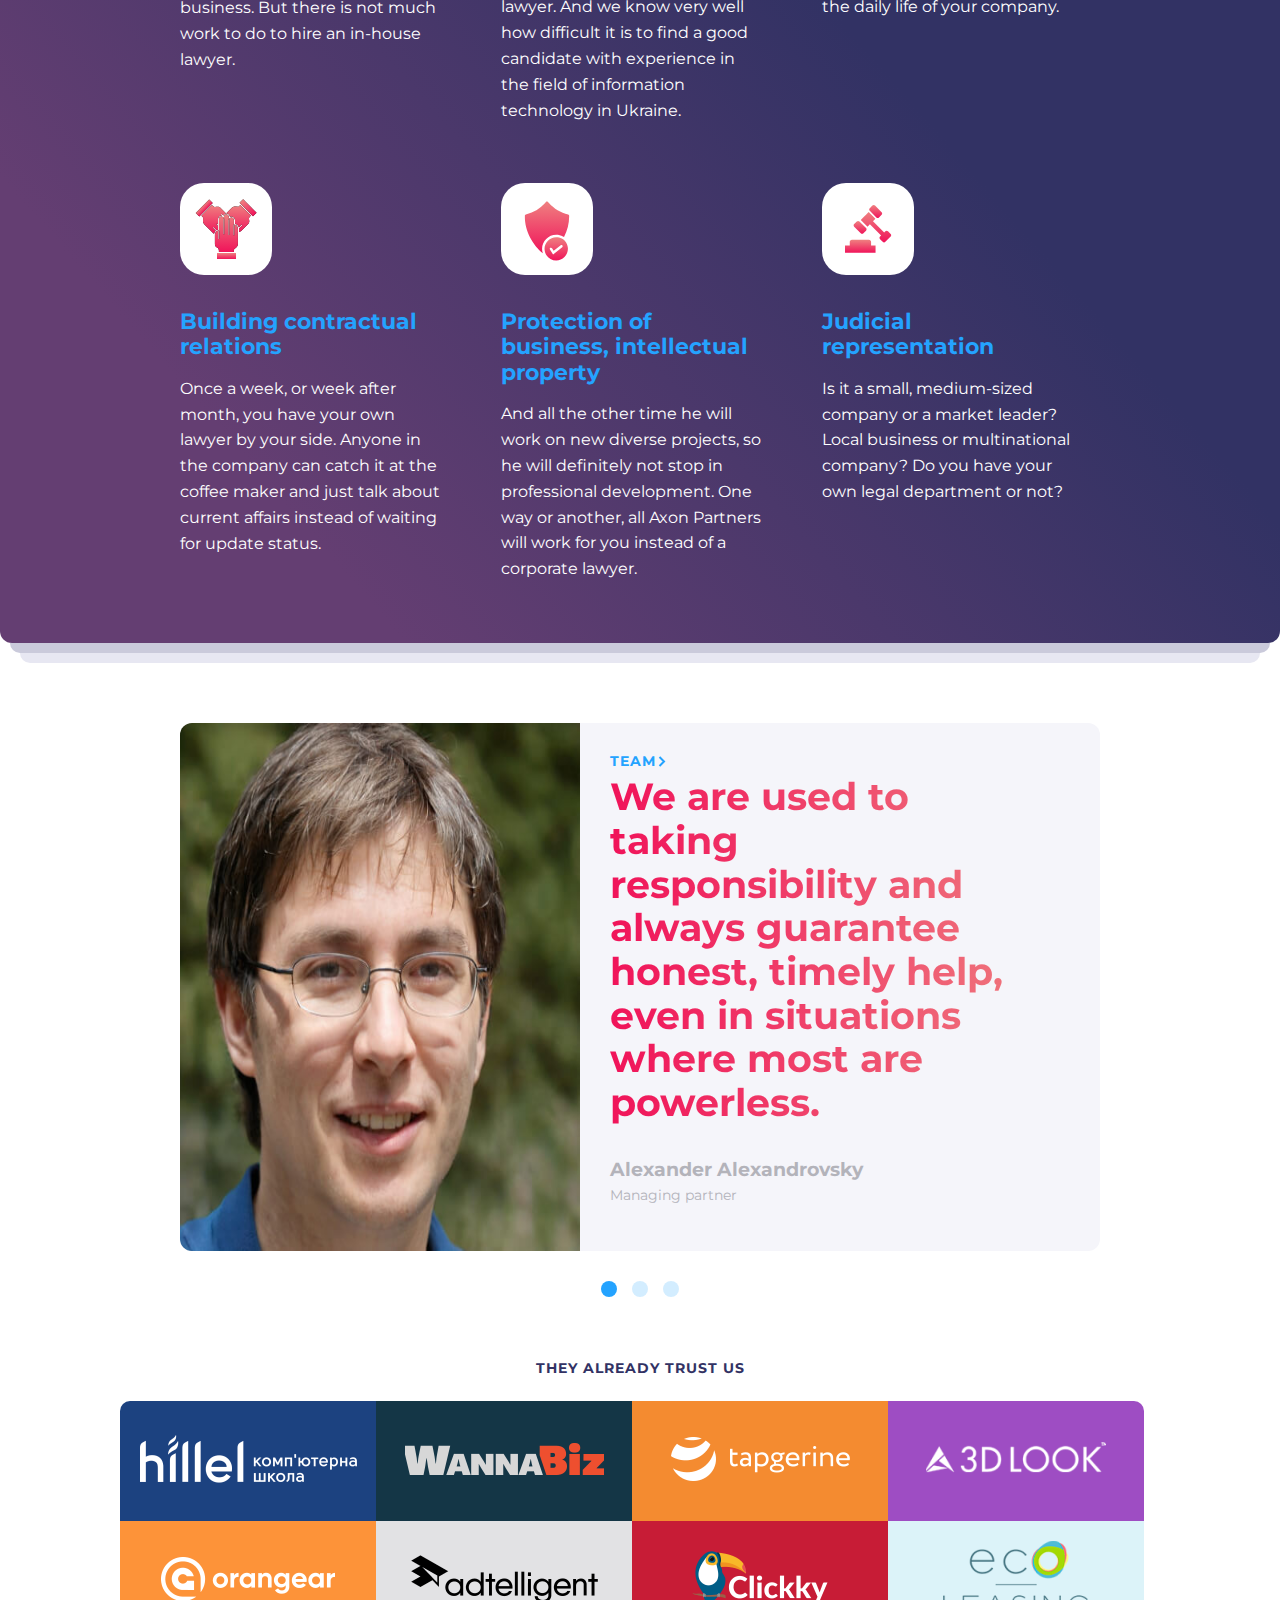
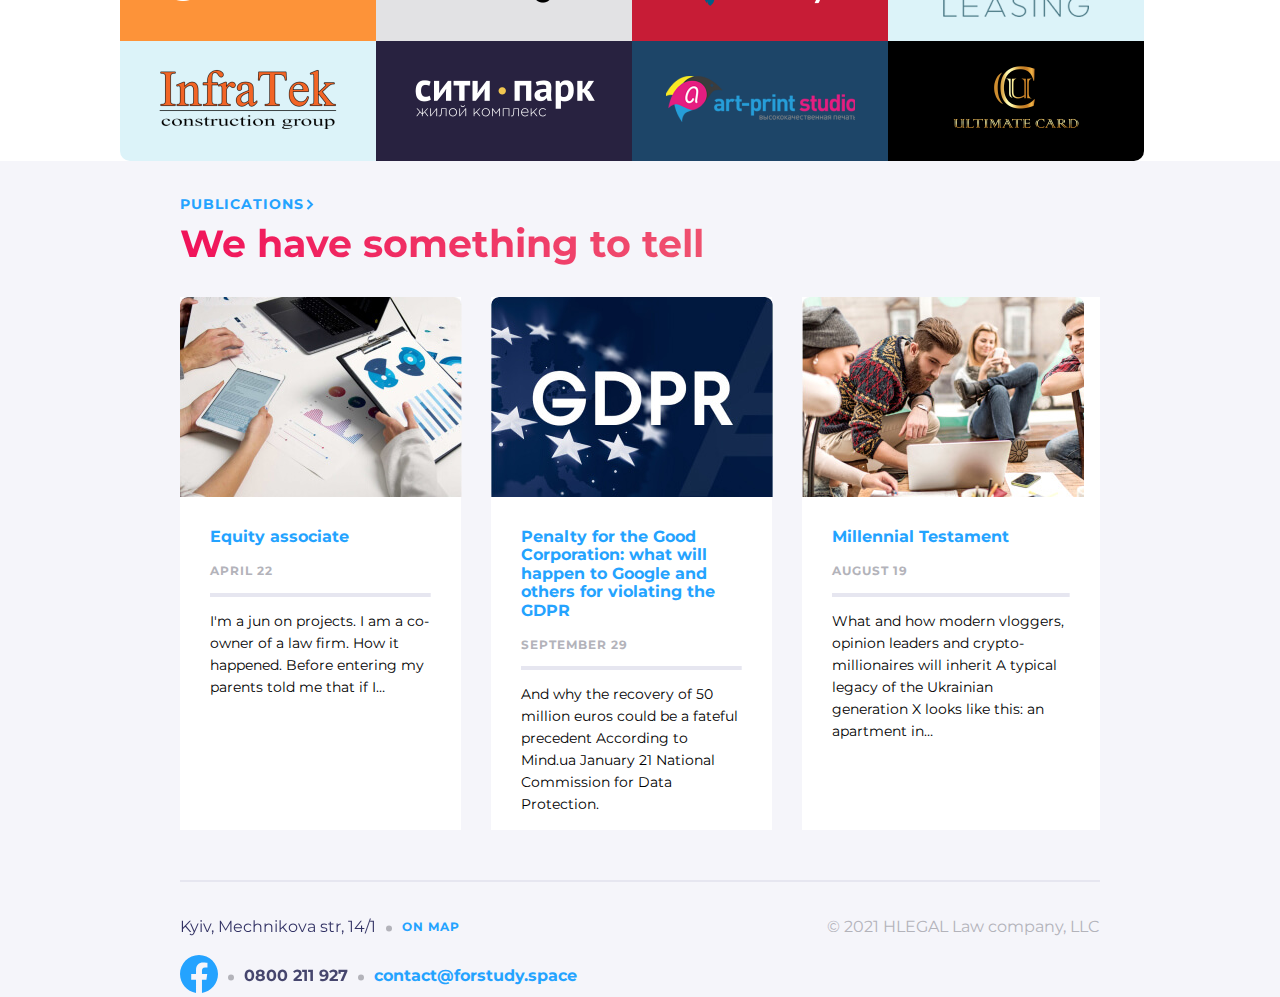
==== commit 6ced49ad: "added adptation for 800px" ====
--- a/index.html
+++ b/index.html
@@ -142,6 +142,7 @@
             <li class="menu__item"><a class="menu__link"
                                       href="#">Business oriented</a></li>
         </ol>
+        <hr class="menu__hr">
         <img class="menu__line"
              src="img/homepage/line.png"
              alt="">
@@ -256,6 +257,9 @@
                        checked>
                 <article class="team__slide ">
                     <div class="team__flex">
+                        <img src="img/team/team-1.jpg"
+                             alt="Alexander Alexandrovsky"
+                             class="team__img_media">
                         <img src="img/team/image.jpg"
                              alt="Alexander Alexandrovsky"
                              class="team__img">
@@ -274,7 +278,9 @@
                                     </svg>
                                 </a>
                             </div>
-                            <p class="team__header">We are used to taking responsibility and always guarantee honest,
+                            <p class="team__header">We are used to <br class="team__br"> taking <br class="team__br">
+                                responsibility and always guarantee
+                                honest,
                                 timely
                                 help,
                                 even in situations
@@ -290,6 +296,9 @@
                        hidden>
                 <article class="team__slide">
                     <div class="team__flex">
+                        <img src="img/team/team-2.jpg"
+                             alt="Evgeny Patrikov"
+                             class="team__img_media">
                         <img src="img/team/team-2.jpg"
                              alt="Evgeny Patrikov"
                              class="team__img">
@@ -326,6 +335,9 @@
                     <div class="team__flex">
                         <img src="img/team/team-3.jpg"
                              alt="Vladislav Melnik"
+                             class="team__img_media">
+                        <img src="img/team/team-3.jpg"
+                             alt="Vladislav Melnik"
                              class="team__img">
                         <div class="team__container">
                             <div class="team__merge">
@@ -477,9 +489,20 @@
         <div class="publications__container">
             <div class="publications__box">
                 <a class="publications__link"
-                   href="#"><img class="publications__img"
-                                 src="img/publication/publication-1-height.jpg"
-                                 alt="">
+                   href="#">
+                    <img class="publications__img_height"
+                         src="img/publication/publication-1-height.jpg"
+                         alt="">
+                    <img class="publications__img"
+                         src="img/publication/publication-1.jpg"
+                         alt="">
+                    <img class="publications__img_small"
+                         src="img/publication/publication-1-small.jpg"
+                         alt="">
+                    <img class="publications__img_tablet"
+                         src="img/publication/publication-1-tablet-SD.jpg"
+                         alt="">
+
                 </a>
                 <a class="publications__link"
                    href="#">
@@ -500,9 +523,19 @@
             </div>
             <div class="publications__box">
                 <a class="publications__link"
-                   href="#"><img class="publications__img"
-                                 src="img/publication/publication-2-height.jpg"
-                                 alt="">
+                   href="#">
+                    <img class="publications__img_height"
+                         src="img/publication/publication-2-height.jpg"
+                         alt="">
+                    <img class="publications__img"
+                         src="img/publication/publication-2.jpg"
+                         alt="">
+                    <img class="publications__img_small"
+                         src="img/publication/publication-2-small.jpg"
+                         alt="">
+                    <img class="publications__img_tablet"
+                         src="img/publication/publication-2-tablet-SD.jpg"
+                         alt="">
                 </a>
                 <a class="publications__link"
                    href="#">
@@ -522,9 +555,19 @@
             </div>
             <div class="publications__box">
                 <a class="publications__link"
-                   href="#"><img class="publications__img"
-                                 src="img/publication/publication-3-heigth.jpg"
-                                 alt="">
+                   href="#">
+                    <img class="publications__img_height"
+                         src="img/publication/publication-3-heigth.jpg"
+                         alt="">
+                    <img class="publications__img"
+                         src="img/publication/publication-3.jpg"
+                         alt="">
+                    <img class="publications__img_small"
+                         src="img/publication/publication-3-small.jpg"
+                         alt="">
+                    <img class="publications__img_tablet"
+                         src="img/publication/publication-3-tablet-SD.jpg"
+                         alt="">
                 </a>
                 <a class="publications__link"
                    href="#">
@@ -547,7 +590,7 @@
 </main>
 <footer class="center footer">
     <hr class="footer__hl">
-    <nav class="footer__nav">
+    <nav class="footer__nav footer__nav-places">
         <ol class="footer__list footer__list-places">
             <li class="footer__item"><a class="footer__link"
                                         href="https://maps.app.goo.gl/XzJcU9NAhQN5swus5"
--- a/css/style.css
+++ b/css/style.css
@@ -1 +1 @@
-﻿/*! normalize.css v8.0.1 | MIT License | github.com/necolas/normalize.css */html{line-height:1.15;-webkit-text-size-adjust:100%}body{margin:0}main{display:block}h1{font-size:2em;margin:.67em 0}hr{box-sizing:content-box;height:0;overflow:visible}pre{font-family:monospace,monospace;font-size:1em}a{background-color:transparent}abbr[title]{border-bottom:none;text-decoration:underline;text-decoration:underline dotted}b,strong{font-weight:bolder}code,kbd,samp{font-family:monospace,monospace;font-size:1em}small{font-size:80%}sub,sup{font-size:75%;line-height:0;position:relative;vertical-align:baseline}sub{bottom:-0.25em}sup{top:-0.5em}img{border-style:none}button,input,optgroup,select,textarea{font-family:inherit;font-size:100%;line-height:1.15;margin:0}button,input{overflow:visible}button,select{text-transform:none}button,[type=button],[type=reset],[type=submit]{-webkit-appearance:button}button::-moz-focus-inner,[type=button]::-moz-focus-inner,[type=reset]::-moz-focus-inner,[type=submit]::-moz-focus-inner{border-style:none;padding:0}button:-moz-focusring,[type=button]:-moz-focusring,[type=reset]:-moz-focusring,[type=submit]:-moz-focusring{outline:1px dotted ButtonText}fieldset{padding:.35em .75em .625em}legend{box-sizing:border-box;color:inherit;display:table;max-width:100%;padding:0;white-space:normal}progress{vertical-align:baseline}textarea{overflow:auto}[type=checkbox],[type=radio]{box-sizing:border-box;padding:0}[type=number]::-webkit-inner-spin-button,[type=number]::-webkit-outer-spin-button{height:auto}[type=search]{-webkit-appearance:textfield;outline-offset:-2px}[type=search]::-webkit-search-decoration{-webkit-appearance:none}::-webkit-file-upload-button{-webkit-appearance:button;font:inherit}details{display:block}summary{display:list-item}template{display:none}[hidden]{display:none}@font-face{font-family:"Montserrat";src:url("../fonts/montserrat/Montserrat-Regular.woff2") format("woff2"),url("../fonts/montserrat/Montserrat-Regular.woff") format("woff");font-weight:normal;font-style:normal;font-display:swap}@font-face{font-family:"Montserrat";src:url("../fonts/montserrat/Montserrat-Bold.woff2") format("woff2"),url("../fonts/montserrat/Montserrat-Bold.woff") format("woff");font-weight:bold;font-style:normal;font-display:swap}body{font-family:"Montserrat",sans-serif;display:flex;flex-direction:column;min-height:100vh}.main{flex-grow:1}.footer{flex-shrink:0}.center{padding-left:calc(50vw - 808px);padding-right:calc(50vw - 808px)}@media screen and (max-width: 1601px){.center{padding-left:calc(50vw - 780px);padding-right:calc(50vw - 780px)}}@media screen and (max-width: 1441px){.center{padding-left:calc(50vw - 670px);padding-right:calc(50vw - 670px)}}:root{--main-regular: #323264;--main-alt: #46466E;--main-soft: #686887;--accent: #F0145A;--active-regular: #24A3FF;--active-hover: #0085FF;--active-active: #006CCF;--grey-bg: #F5F5FA;--grey-bg-alt: #EDEDF7;--grey-text: #B3B3BA;--grey-separator: #E6E6F0;--gradient-regular: linear-gradient(129deg, #323264 0%, #323264 73.96%, #A54B5F 100%);--gradient-soft: linear-gradient(42deg, #323264 14.33%, #323264 51.39%, #7A425E 87.53%);--gradient-red: linear-gradient(323deg, #F0145A 6.7%, #693264 70.36%);--gradient-supersoft: linear-gradient(229deg, #323264 11.93%, #323264 57.17%, #643E72 87.46%);--gradient-red-text: linear-gradient(90deg, #F0145A 0.84%, #EF8080 99.96%)}.sitemap-body{background-color:silver;padding:50px}.sitemap-box{width:100px;height:100px}.sitemap-box[title="--main-regular"]{background:var(--main-regular)}.sitemap-box[title="--main-alt"]{background:var(--main-alt)}.sitemap-box[title="--main-soft"]{background:var(--main-soft)}.sitemap-box[title="--accent"]{background:var(--accent)}.sitemap-box[title="--active-regular"]{background:var(--active-regular)}.sitemap-box[title="--active-hover"]{background:var(--active-hover)}.sitemap-box[title="--active-active"]{background:var(--active-active)}.sitemap-box[title="--grey-bg"]{background:var(--grey-bg)}.sitemap-box[title="--grey-bg-alt"]{background:var(--grey-bg-alt)}.sitemap-box[title="--grey-text"]{background:var(--grey-text)}.sitemap-box[title="--grey-separator"]{background:var(--grey-separator)}.sitemap-box[title="--gradient-regular"]{background:var(--gradient-regular)}.sitemap-box[title="--gradient-soft"]{background:var(--gradient-soft)}.sitemap-box[title="--gradient-red"]{background:var(--gradient-red)}.sitemap-box[title="--gradient-supersoft"]{background:var(--gradient-supersoft)}.sitemap-box[title="--gradient-red-text"]{background:var(--gradient-red-text)}.sitemap-flex{display:flex;flex-wrap:wrap;gap:20px;margin-bottom:20px}hr{margin:50px;border-color:var(--active-active)}h1,h2,h3,h4,h5,h6{color:var(--main-regular);font-weight:400;line-height:1.62}a{color:var(--active-regular);text-decoration:none}a:hover{color:var(--accent);transition:.5s}ul{list-style:none}ul li::before{content:"•";display:inline-block;width:1em;font-weight:bold;margin-left:-1em;color:var(--accent)}ol li::marker{color:var(--accent);font-weight:bold}button{padding:18px 30px;background:var(--active-regular);border-radius:12px;border:none;min-width:208px;color:#fff}button:hover{background:var(--active-hover);transition:.5s}button:active{background:var(--active-active)}.header{background:var(--gradient-supersoft);border-radius:0 0 12px 12px}.publications-header{border-radius:0 0 12px 12px}.nav{display:grid;grid-template-columns:364px 728px 500px;grid-template-rows:60px 940px}.nav__container{display:flex;flex-direction:column}.nav__logo{padding-top:50px}.nav__img-symbol{width:728px}.nav__slogan{font-size:38px;font-weight:700;margin:0;color:#fff;position:absolute;top:467px;padding-left:160px}.nav__scroll-btn{stroke:white;position:absolute;top:928px;margin-left:415px}.nav__scroll-btn:hover{stroke:var(--accent);transition:.5s}.nav__list{display:flex;list-style:none}.nav__list-contact{font-size:12px;letter-spacing:1px;font-weight:700;align-items:center;padding-top:50px;min-width:478px}.nav__list-contact :nth-child(3){border-radius:8px;background:var(--accent);padding:5px 7px;color:#fff}.nav__list-contact :nth-child(2){padding:0 7px 0 14px}.nav__list-contact :nth-child(4),.nav__list-contact :nth-child(6),.nav__list-contact :nth-child(8){padding:0 4.5px 0 4px}.nav__list-contact :nth-child(5){font-weight:400;font-size:14px}.nav__list-contact :nth-child(7){font-size:16px;padding-left:1px}.nav__link-active{color:#fff}.nav__list-menu{gap:15px;font-weight:700;padding-top:16px;padding-left:95px;grid-column:3/4;white-space:nowrap}.nav__link{color:#fff}.nav__link_services-active{color:var(--accent)}.nav__link_services-active::after{margin-top:3px;height:2px;background-color:currentColor;content:"";display:block}.nav__link_services-active:hover{opacity:.5;transition:.5s}.nav__icon{fill:#fff}.nav__icon:hover{fill:var(--accent);transition:.5s}.services-nav{display:grid;grid-template-rows:60px 60px}.publications-header__link,.publications-header__icon{color:var(--grey-text);fill:var(--grey-text)}.publications-header__link-none{color:var(--active-regular)}@media screen and (max-width: 1601px){.nav{display:grid;grid-template-columns:364px 678px 500px;grid-template-rows:60px 940px}}@media screen and (max-width: 1441px){.nav{display:grid;grid-template-columns:255px 558px 500px;grid-template-rows:60px 741px}.nav__img-symbol{width:697px;height:799px}.nav__slogan{top:370px;padding-left:130px}.nav__scroll-btn{stroke:white;position:absolute;top:727px;margin-left:385px}}.menu{display:grid;grid-template-columns:495px 120px auto}.menu__info{display:flex;flex-direction:column;gap:30px;white-space:nowrap;list-style:none;justify-content:center;text-align:end;margin:0}.menu__link{font-weight:700;font-size:38px;color:var(--grey-text)}.menu__link-active{background:linear-gradient(90deg, #EF8080 0.84%, #F0145A 99.96%);background-clip:text;-webkit-background-clip:text;-webkit-text-fill-color:transparent}.menu__link-active:hover{background:var(--accent);background-clip:text;-webkit-background-clip:text;color:transparent}.menu__line{padding:60px 60px}.menu__container{display:flex;flex-direction:column;justify-content:center;gap:5px;padding-left:5px}.menu__header{color:#fff;font-size:30px;font-weight:700;margin:0;padding-top:10px}.menu__desc{grid-column:2/4;color:#fff;font-size:19px;line-height:1.58;max-width:861px;padding-top:2px}.services{display:grid;grid-template-columns:493px 493px auto;grid-template-rows:auto auto 355px;gap:0 60px;margin-bottom:45px}.services :nth-child(3),.services :nth-child(4),.services :nth-child(5){grid-row:3/4}.services :nth-child(4),.services :nth-child(7){grid-column:2/3}.services :nth-child(5),.services :nth-child(8){grid-column:3/4}.services :nth-child(6){grid-column:1/2}.services__item,.services__arrow{display:flex;align-items:center}.services__item{font-size:14px;font-weight:700;letter-spacing:1px;text-transform:uppercase}.services__arrow{stroke:#24a3ff}.services__merge :hover .services__arrow{stroke:var(--accent);transition:.5s}.services__header{grid-column:1/3;grid-row:2/3;background:var(--gradient-red-text, linear-gradient(90deg, #F0145A 0.84%, #EF8080 99.96%));background-clip:text;-webkit-background-clip:text;-webkit-text-fill-color:transparent;font-size:38px;font-weight:700;margin:0}.services__container{display:flex;flex-direction:column;padding-top:53px}.services__img{border-radius:24px;background-color:#fff;padding:14px 14px}.services__img:hover{opacity:.5;transition:.3s}.services__link{padding-top:30px;font-size:22px;font-weight:700}.services__desc{color:#fff;line-height:1.62}.services-offer__header{color:#fff;font-size:22px;font-weight:700;padding-left:120px}.services-offer__container{display:flex;gap:60px;margin:0 120px 60px 120px;color:#fff;font-size:18px;font-weight:400;line-height:1.44}.services-offer__item{display:flex;flex-direction:column;gap:15px;padding:0;margin-left:18px;min-width:636px}.services-services__header{grid-row:1/3;margin-top:60px}@media screen and (max-width: 1440px){.services{grid-template-columns:400px 400px 400px;grid-template-rows:auto auto 381px}.services__header{grid-column:1/4}.services__br{display:none}}.shadow-dark{background:#cacadb;border-radius:0 0 12px 12px;margin:0 10px;height:10px}.shadow-light{background:#e7e7f2;border-radius:0 0 12px 12px;margin:0 20px;height:10px}.shadow-light-services{margin-bottom:60px}.team{margin-top:60px;margin-bottom:60px}.team__slide{display:none}.team__flex{display:flex;height:298px}input:checked+.team__slide{display:block}.team__content{margin-bottom:30px}.team__dots{display:flex;justify-content:center;align-items:center;list-style:none;gap:15px;margin:0;padding:0}.team__toggle{display:block;width:16px;height:16px;border-radius:50%;opacity:.2;background:var(--active-regular);color:transparent;cursor:pointer;font-size:0;overflow:hidden}.team__toggle:hover{opacity:.5;transition:.3s}.team__toggle-active{opacity:1}.team__img{align-self:stretch;border-radius:12px 0 0 12px}.team__img:hover{opacity:.5;transition:.5s;cursor:pointer}.team__container{padding:30px 30px;background:var(--grey-bg);border-radius:0 12px 12px 0}.team__link,.team__arrow{display:flex;align-items:center}.team__link{font-size:14px;font-weight:700;letter-spacing:1px;text-transform:uppercase}.team__arrow{stroke:#24a3ff}.team__merge :hover .team__arrow{stroke:var(--accent);transition:.5s}.team__header{background:var(--gradient-red-text);background-clip:text;-webkit-background-clip:text;-webkit-text-fill-color:transparent;font-size:38px;font-weight:700;padding-top:6px;padding-bottom:30px;margin:0}.team__name{color:var(--grey-text);font-weight:700;margin:0}.team__desc{color:var(--grey-text);font-size:14px;line-height:1.57;margin:0}.clients{padding-left:calc(50vw - 868px);padding-right:calc(50vw - 860px)}.clients__header{color:var(--main-regular);font-size:14px;font-weight:700;letter-spacing:1px;text-transform:uppercase;text-align:center;padding-bottom:7px}.clients__container{display:grid;grid-template-columns:repeat(4, 430px);grid-template-rows:repeat(3, 120px);margin:0;padding-bottom:60px}.clients__box{display:flex;justify-content:center;align-items:center;cursor:pointer}.clients__box:hover{opacity:.5;transition:.5s}.clients__box:nth-child(1){background-color:#1c4280;border-top-left-radius:10px}.clients__box:nth-child(2){background-color:#143646}.clients__box:nth-child(3){background-color:#f48b30}.clients__box:nth-child(4){background-color:#9e4dc3;border-top-right-radius:10px}.clients__box:nth-child(5){background-color:#fd9339}.clients__box:nth-child(6){background-color:#e2e2e4}.clients__box:nth-child(7){background-color:#c71c36}.clients__box:nth-child(8){background-color:#dcf3f9}.clients__box:nth-child(9){background-color:#dcf3f9;border-bottom-left-radius:10px}.clients__box:nth-child(10){background-color:#282240}.clients__box:nth-child(11){background-color:#1d4568}.clients__box:nth-child(12){background-color:#000;border-bottom-right-radius:10px}.clients__header-services{margin-top:60px}@media screen and (max-width: 1700px){.clients{padding-left:calc(50vw - 840px);padding-right:calc(50vw - 840px)}.clients__container{display:grid;grid-template-columns:repeat(4, 420px);grid-template-rows:repeat(3, 120px);margin:0;padding-bottom:60px}}@media screen and (max-width: 1601px){.clients{padding-left:calc(50vw - 840px);padding-right:calc(50vw - 840px)}.clients__container{display:grid;grid-template-columns:repeat(4, 395.5px);grid-template-rows:repeat(3, 120px);margin:0;padding-bottom:60px}}.publications{padding-top:35.5px;background:var(--grey-bg)}.publications__item,.publications__arrow{display:flex;align-items:center}.publications__item{font-size:14px;font-weight:700;letter-spacing:1px;text-transform:uppercase}.publications__arrow{stroke:#24a3ff}.publications__merge :hover .publications__arrow{stroke:var(--accent);transition:.5s}.publications__header{background:var(--gradient-red-text, linear-gradient(90deg, #F0145A 0.84%, #EF8080 99.96%));background-clip:text;-webkit-background-clip:text;-webkit-text-fill-color:transparent;font-size:38px;font-weight:700;margin:0;padding-bottom:23px}.publications__container{display:flex;gap:30px}.publications__box{display:flex;flex-direction:column;background-color:#fff;min-width:513px}.publications__text,.publications__data,.publications__line,.publications__desc{padding-left:30px;padding-right:30px}.publications__img{width:513px;max-height:200px;border-radius:8px 8px 0 0;padding-bottom:1px}.publications__img:hover{opacity:.5;transition:.5s}.publications__text{color:var(--active-regular);font-weight:700;margin:0;padding-top:27px}.publications__text:hover{color:var(--accent);transition:.5s}.publications__data{color:var(--grey-text);font-size:12px;font-weight:700;letter-spacing:1px;text-transform:uppercase;margin:0;padding-top:17.5px}.publications__line{height:4px;padding-top:15px}.publications__desc{color:#000;font-size:14px;font-weight:400;line-height:1.57}@media screen and (max-width: 1601px){.publications__container{display:flex;gap:12px}}.footer{background:var(--grey-bg)}.footer__hl{border:none;height:2px;background:var(--grey-separator);margin:50px 0 0 0}.footer__nav{display:flex;justify-content:space-between;margin:0}.footer__list{display:flex;align-items:center;gap:10px;list-style:none;padding:0;margin:0}.footer__list-places{padding-top:23px}.footer__list-places li:nth-child(1){background:var(--main-regular);background-clip:text;-webkit-background-clip:text;-webkit-text-fill-color:transparent}.footer__list-places li:nth-child(1):hover{background:var(--accent);background-clip:text;-webkit-background-clip:text;-webkit-text-fill-color:transparent}.footer__list-places li:nth-child(3){font-size:12px;font-weight:700;letter-spacing:1px;text-transform:uppercase}.footer__list-contact{padding-top:18px}.footer__list-contact li{font-weight:700}.footer__list-contact li:nth-child(3){background:var(--main-alt);background-clip:text;-webkit-background-clip:text;-webkit-text-fill-color:transparent}.footer__list-contact li:nth-child(3):hover{background:var(--accent);background-clip:text;-webkit-background-clip:text;-webkit-text-fill-color:transparent}.footer__socnetwork{fill:#24a3ff}.footer__socnetwork:hover{fill:var(--accent);transition:.5s}.footer__dots{fill:var(--grey-text)}.footer__policy{color:var(--grey-text)}.offer__container{display:flex;flex-direction:column;align-items:center;margin:60px 0}.offer__header{font-size:38px;font-weight:700;background:var(--gradient-red-text);background-clip:text;-webkit-background-clip:text;-webkit-text-fill-color:transparent}.offer__desc{color:#fff;font-size:19px;line-height:1.58;text-align:center;width:1360px}.offer__btn{box-shadow:0 0 20px 0 rgba(36, 163, 255, 0.5);font-weight:700;cursor:pointer;margin-left:700px;margin-bottom:60px}.offer__hl{height:4px;border:none;background:rgba(255, 255, 255, 0.5);margin:0 120px 30px 120px}.post{display:flex;flex-direction:column;justify-content:center;margin:60px 120px}.post__img,.post__news,.post__data,.post__hl,.post__desc,.post__header,.post__item,.post__text_img{width:1360px}.post__img{border-radius:12px}.post__news{font-size:30px;font-weight:700}.post__data{color:var(--grey-text);font-size:12px;font-weight:700;letter-spacing:1px;text-transform:uppercase}.post__hl{height:4px;border:none;background:var(--grey-separator);margin:0}.post__desc{color:#000;line-height:1.62}.post__header_hero{background:var(--gradient-red-text);background-clip:text;-webkit-background-clip:text;-webkit-text-fill-color:transparent;font-size:38px;font-weight:700}.post__header{font-size:22px;font-weight:700}.post__item{font-size:18px;font-weight:400;line-height:1.44}.post__img_setting{max-width:640px;padding-left:360px}.post__text_img{color:var(--grey-text);text-align:center;font-size:14px;line-height:1.57}.post__container{display:flex;gap:28px;padding-top:30px}.post__socnetwork{border-radius:12px;padding:9px;background:var(--grey-bg)}.post__socnetwork:hover{background:var(--grey-bg-alt);transition:.5s}/*# sourceMappingURL=style.css.map */
+﻿/*! normalize.css v8.0.1 | MIT License | github.com/necolas/normalize.css */html{line-height:1.15;-webkit-text-size-adjust:100%}body{margin:0}main{display:block}h1{font-size:2em;margin:.67em 0}hr{box-sizing:content-box;height:0;overflow:visible}pre{font-family:monospace,monospace;font-size:1em}a{background-color:transparent}abbr[title]{border-bottom:none;text-decoration:underline;text-decoration:underline dotted}b,strong{font-weight:bolder}code,kbd,samp{font-family:monospace,monospace;font-size:1em}small{font-size:80%}sub,sup{font-size:75%;line-height:0;position:relative;vertical-align:baseline}sub{bottom:-0.25em}sup{top:-0.5em}img{border-style:none}button,input,optgroup,select,textarea{font-family:inherit;font-size:100%;line-height:1.15;margin:0}button,input{overflow:visible}button,select{text-transform:none}button,[type=button],[type=reset],[type=submit]{-webkit-appearance:button}button::-moz-focus-inner,[type=button]::-moz-focus-inner,[type=reset]::-moz-focus-inner,[type=submit]::-moz-focus-inner{border-style:none;padding:0}button:-moz-focusring,[type=button]:-moz-focusring,[type=reset]:-moz-focusring,[type=submit]:-moz-focusring{outline:1px dotted ButtonText}fieldset{padding:.35em .75em .625em}legend{box-sizing:border-box;color:inherit;display:table;max-width:100%;padding:0;white-space:normal}progress{vertical-align:baseline}textarea{overflow:auto}[type=checkbox],[type=radio]{box-sizing:border-box;padding:0}[type=number]::-webkit-inner-spin-button,[type=number]::-webkit-outer-spin-button{height:auto}[type=search]{-webkit-appearance:textfield;outline-offset:-2px}[type=search]::-webkit-search-decoration{-webkit-appearance:none}::-webkit-file-upload-button{-webkit-appearance:button;font:inherit}details{display:block}summary{display:list-item}template{display:none}[hidden]{display:none}@font-face{font-family:"Montserrat";src:url("../fonts/montserrat/Montserrat-Regular.woff2") format("woff2"),url("../fonts/montserrat/Montserrat-Regular.woff") format("woff");font-weight:normal;font-style:normal;font-display:swap}@font-face{font-family:"Montserrat";src:url("../fonts/montserrat/Montserrat-Bold.woff2") format("woff2"),url("../fonts/montserrat/Montserrat-Bold.woff") format("woff");font-weight:bold;font-style:normal;font-display:swap}body{font-family:"Montserrat",sans-serif;display:flex;flex-direction:column;min-height:100vh}.main{flex-grow:1}.footer{flex-shrink:0}.center{padding-left:calc(50vw - 808px);padding-right:calc(50vw - 808px)}@media screen and (max-width: 1601px){.center{padding-left:calc(50vw - 780px);padding-right:calc(50vw - 780px)}}@media screen and (max-width: 1440px){.center{padding-left:calc(50vw - 667px);padding-right:calc(50vw - 667px)}}@media screen and (max-width: 1280px){.center{padding-left:calc(50vw - 460px);padding-right:calc(50vw - 460px)}}@media screen and (max-width: 800px){.center{padding-left:calc(50vw - 325px);padding-right:calc(50vw - 325px)}}@media screen and (max-width: 600px){.center{padding-left:calc(50vw - 172px);padding-right:calc(50vw - 172px)}}:root{--main-regular: #323264;--main-alt: #46466E;--main-soft: #686887;--accent: #F0145A;--active-regular: #24A3FF;--active-hover: #0085FF;--active-active: #006CCF;--grey-bg: #F5F5FA;--grey-bg-alt: #EDEDF7;--grey-text: #B3B3BA;--grey-separator: #E6E6F0;--gradient-regular: linear-gradient(129deg, #323264 0%, #323264 73.96%, #A54B5F 100%);--gradient-soft: linear-gradient(42deg, #323264 14.33%, #323264 51.39%, #7A425E 87.53%);--gradient-red: linear-gradient(323deg, #F0145A 6.7%, #693264 70.36%);--gradient-supersoft: linear-gradient(229deg, #323264 11.93%, #323264 57.17%, #643E72 87.46%);--gradient-red-text: linear-gradient(90deg, #F0145A 0.84%, #EF8080 99.96%)}.sitemap-body{background-color:silver;padding:50px}.sitemap-box{width:100px;height:100px}.sitemap-box[title="--main-regular"]{background:var(--main-regular)}.sitemap-box[title="--main-alt"]{background:var(--main-alt)}.sitemap-box[title="--main-soft"]{background:var(--main-soft)}.sitemap-box[title="--accent"]{background:var(--accent)}.sitemap-box[title="--active-regular"]{background:var(--active-regular)}.sitemap-box[title="--active-hover"]{background:var(--active-hover)}.sitemap-box[title="--active-active"]{background:var(--active-active)}.sitemap-box[title="--grey-bg"]{background:var(--grey-bg)}.sitemap-box[title="--grey-bg-alt"]{background:var(--grey-bg-alt)}.sitemap-box[title="--grey-text"]{background:var(--grey-text)}.sitemap-box[title="--grey-separator"]{background:var(--grey-separator)}.sitemap-box[title="--gradient-regular"]{background:var(--gradient-regular)}.sitemap-box[title="--gradient-soft"]{background:var(--gradient-soft)}.sitemap-box[title="--gradient-red"]{background:var(--gradient-red)}.sitemap-box[title="--gradient-supersoft"]{background:var(--gradient-supersoft)}.sitemap-box[title="--gradient-red-text"]{background:var(--gradient-red-text)}.sitemap-flex{display:flex;flex-wrap:wrap;gap:20px;margin-bottom:20px}hr{margin:50px;border-color:var(--active-active)}h1,h2,h3,h4,h5,h6{color:var(--main-regular);font-weight:400;line-height:1.62}img:hover{opacity:.5;transition:.5s;cursor:pointer}a{color:var(--active-regular);text-decoration:none}a:hover{color:var(--accent);transition:.5s}ul{list-style:none}ul li::before{content:"•";display:inline-block;width:1em;font-weight:bold;margin-left:-1em;color:var(--accent)}ol li::marker{color:var(--accent);font-weight:bold}button{padding:18px 30px;background:var(--active-regular);border-radius:12px;border:none;min-width:208px;color:#fff}button:hover{background:var(--active-hover);transition:.5s}button:active{background:var(--active-active)}.header{background:var(--gradient-supersoft);border-radius:0 0 12px 12px}.publications-header{border-radius:0 0 12px 12px}.nav{display:grid;grid-template-columns:364px 728px 500px;grid-template-rows:60px 940px}.nav__container{display:flex;flex-direction:column}.nav__logo{padding-top:50px}.nav__img-symbol{width:728px;cursor:revert}.nav__img-symbol:hover{opacity:1}.nav__slogan{font-size:38px;font-weight:700;margin:0;color:#fff;position:absolute;top:467px;padding-left:160px}.nav__scroll-btn{stroke:white;position:absolute;top:928px;margin-left:415px}.nav__scroll-btn:hover{stroke:var(--accent);transition:.5s}.nav__list{display:flex;list-style:none}.nav__list-contact{font-size:12px;letter-spacing:1px;font-weight:700;align-items:center;padding-top:50px;min-width:478px}.nav__list-contact :nth-child(3){border-radius:8px;background:var(--accent);padding:5px 7px;color:#fff}.nav__list-contact :nth-child(2){padding:0 7px 0 14px}.nav__list-contact :nth-child(4),.nav__list-contact :nth-child(6),.nav__list-contact :nth-child(8){padding:0 4.5px 0 4px}.nav__list-contact :nth-child(5){font-weight:400;font-size:14px}.nav__list-contact :nth-child(7){font-size:16px;padding-left:1px}.nav__link-active{color:#fff}.nav__list-menu{gap:15px;font-weight:700;font-size:38px;padding-top:16px;padding-left:95px;grid-column:3/4;white-space:nowrap}.nav__link{color:#fff}.nav__link_services-active{color:var(--accent)}.nav__link_services-active::after{margin-top:3px;height:2px;background-color:currentColor;content:"";display:block}.nav__link_services-active:hover{opacity:.5;transition:.5s}.nav__icon{fill:#fff}.nav__icon:hover{fill:var(--accent);transition:.5s}.services-nav{display:grid;grid-template-rows:60px 60px}.publications-header__link,.publications-header__icon{color:var(--grey-text);fill:var(--grey-text)}.publications-header__link-none{color:var(--active-regular)}@media screen and (max-width: 1601px){.nav{grid-template-columns:364px 678px 500px;grid-template-rows:60px 940px}}@media screen and (max-width: 1440px){.nav{grid-template-columns:255px 558px 500px;grid-template-rows:60px 741px}.nav__img-symbol{width:697px;height:799px}.nav__slogan{top:370px;padding-left:130px}.nav__scroll-btn{top:727px;margin-left:385px}}@media screen and (max-width: 1280px){.nav{grid-template-columns:61px 335px 500px;grid-template-rows:60px 710px}.nav__img-symbol{width:669.957px;height:768px}.nav__slogan{top:353px;padding-left:117px}.nav__scroll-btn{top:696px;margin-left:372px}}@media screen and (max-width: 800px){.nav{grid-template-columns:48px 335px 500px;grid-template-rows:60px 60px 965px}.nav__img-symbol{width:893.277px;height:1024px;position:absolute;left:-138px}.nav__slogan{top:483px;padding:0;white-space:nowrap}.nav__scroll-btn{top:952px;margin-left:255px}.nav__list-contact{grid-column:1/2;grid-row:1/2;z-index:1;padding-left:9px}.nav__logo{grid-row:2/3;padding-top:45px}.nav__list-menu{grid-column:1/2;grid-row:3/4;z-index:1;padding-left:1px;padding-top:61px}}@media screen and (max-width: 600px){.nav{grid-template-columns:48px 335px 500px;grid-template-rows:60px 60px 500px}.nav__img-symbol{width:523.404px;height:600px;flex-shrink:0;position:absolute;left:-98px}.nav__slogan{top:225px;padding-left:35px;white-space:normal}.nav__scroll-btn{top:528px;margin-left:105px}.nav__logo{grid-row:2/3;padding-top:45px}}.menu{display:grid;grid-template-columns:495px 120px auto}.menu__info{display:flex;flex-direction:column;gap:30px;white-space:nowrap;list-style:none;justify-content:center;text-align:end;margin:0}.menu__link{font-weight:700;font-size:38px;color:var(--grey-text)}.menu__link-active{background:linear-gradient(90deg, #EF8080 0.84%, #F0145A 99.96%);background-clip:text;-webkit-background-clip:text;-webkit-text-fill-color:transparent}.menu__link-active:hover{background:var(--accent);background-clip:text;-webkit-background-clip:text;color:transparent}.menu__hr{display:none}.menu__line{padding:60px 60px}.menu__container{display:flex;flex-direction:column;justify-content:center;gap:5px;padding-left:5px}.menu__header{color:#fff;font-size:30px;font-weight:700;margin:0;padding-top:10px}.menu__desc{grid-column:2/4;color:#fff;font-size:19px;line-height:1.58;max-width:861px;padding-top:2px}@media screen and (max-width: 1280px){.menu{display:grid;grid-template-columns:375px 120px auto}.menu__info{align-items:flex-end}.menu__container{gap:20px;padding-bottom:60px}.menu__header{padding-top:12px;height:74px}.menu__desc{padding-top:2px}}@media screen and (max-width: 800px){.menu{display:flex;flex-direction:column}.menu__info{display:flex;flex-direction:row;justify-content:flex-start;padding:0;overflow:auto}.menu__line{display:none}.menu__hr{display:block;height:4px;border:none;background:rgba(255, 255, 255, 0.3);margin:60px 0 55px 0}.menu__container{display:flex;flex-direction:column;gap:0;padding-left:0}.menu__header{padding:0;margin:0}.menu__desc{padding:0;margin:0}}@media screen and (max-width: 600px){.menu__link{font-size:30px}.menu__header{font-size:20px}.menu__desc{font-size:19px}}.services{display:grid;grid-template-columns:493px 493px auto;grid-template-rows:auto auto 355px;gap:0 60px;margin-bottom:45px}.services :nth-child(3),.services :nth-child(4),.services :nth-child(5){grid-row:3/4}.services :nth-child(4),.services :nth-child(7){grid-column:2/3}.services :nth-child(5),.services :nth-child(8){grid-column:3/4}.services :nth-child(6){grid-column:1/2}.services__item,.services__arrow{display:flex;align-items:center}.services__item{font-size:14px;font-weight:700;letter-spacing:1px;text-transform:uppercase}.services__arrow{stroke:#24a3ff}.services__merge :hover .services__arrow{stroke:var(--accent);transition:.5s}.services__header{grid-column:1/3;grid-row:2/3;background:var(--gradient-red-text, linear-gradient(90deg, #F0145A 0.84%, #EF8080 99.96%));background-clip:text;-webkit-background-clip:text;-webkit-text-fill-color:transparent;font-size:38px;font-weight:700;margin:0}.services__container{display:flex;flex-direction:column;padding-top:53px}.services__img{border-radius:24px;background-color:#fff;padding:14px 14px}.services__img:hover{opacity:.5;transition:.3s}.services__link{padding-top:30px;font-size:22px;font-weight:700}.services__desc{color:#fff;line-height:1.62}.services-offer__header{color:#fff;font-size:22px;font-weight:700;padding-left:120px}.services-offer__container{display:flex;gap:60px;margin:0 120px 60px 120px;color:#fff;font-size:18px;font-weight:400;line-height:1.44}.services-offer__item{display:flex;flex-direction:column;gap:15px;padding:0;margin-left:18px;min-width:636px}.services-services__header{grid-row:1/3;margin-top:60px}@media screen and (max-width: 1440px){.services{grid-template-columns:400px 400px 400px;grid-template-rows:auto auto 381px}.services__header{grid-column:1/4}.services__br{display:none}}@media screen and (max-width: 1280px){.services{grid-template-columns:261px 261px 261px;grid-template-rows:auto auto 459px}.services__header{grid-column:1/4}.services__br{display:none}}@media screen and (max-width: 800px){.services{grid-template-columns:320px 320px;grid-template-rows:auto 110px 433px 403px;gap:0 34px}.services :nth-child(5),.services :nth-child(6){grid-row:4/5}.services :nth-child(5),.services :nth-child(7){grid-column:1/2}.services :nth-child(6),.services :nth-child(8){grid-column:2/3}.services :nth-child(7),.services :nth-child(8){grid-row:5/6}.services__header{grid-column:1/3}.services__desc{width:294px}.services__br{display:none}}.shadow-dark{background:#cacadb;border-radius:0 0 12px 12px;margin:0 10px;height:10px}.shadow-light{background:#e7e7f2;border-radius:0 0 12px 12px;margin:0 20px;height:10px}.shadow-light-services{margin-bottom:60px}.team{margin-top:60px;margin-bottom:60px}.team__slide{display:none}.team__flex{display:flex;height:298px}input:checked+.team__slide{display:block}.team__content{margin-bottom:30px}.team__dots{display:flex;justify-content:center;align-items:center;list-style:none;gap:15px;margin:0;padding:0}.team__toggle{display:block;width:16px;height:16px;border-radius:50%;opacity:.2;background:var(--active-regular);color:transparent;cursor:pointer;font-size:0;overflow:hidden}.team__toggle:hover{opacity:.5;transition:.3s}.team__toggle-active{opacity:1}.team__img{align-self:stretch;border-radius:12px 0 0 12px;display:block}.team__img_media{display:none;align-self:stretch;border-radius:12px 0 0 12px}.team__container{padding:30px 30px;background:var(--grey-bg);border-radius:0 12px 12px 0}.team__link,.team__arrow{display:flex;align-items:center}.team__link{font-size:14px;font-weight:700;letter-spacing:1px;text-transform:uppercase}.team__arrow{stroke:#24a3ff}.team__merge :hover .team__arrow{stroke:var(--accent);transition:.5s}.team__header{background:var(--gradient-red-text);background-clip:text;-webkit-background-clip:text;-webkit-text-fill-color:transparent;font-size:38px;font-weight:700;padding-top:6px;padding-bottom:30px;margin:0}.team__name{color:var(--grey-text);font-weight:700;margin:0}.team__desc{color:var(--grey-text);font-size:14px;line-height:1.57;margin:0}.team__br{display:none}@media screen and (max-width: 1440px){.team__img{display:none}.team__img_media{display:block;width:400px;height:344px}.team__container{height:284px}.team__content{margin-bottom:74px}}@media screen and (max-width: 1280px){.team__img{display:none}.team__img_media{display:block;width:400px;height:528px}.team__container{height:468px}.team__content{margin-bottom:260px}.team__header{padding-bottom:30px}.team__br{display:block}}@media screen and (max-width: 800px){.team__flex{display:flex;flex-direction:column;height:298px}.team__img_media{display:block;width:650px;height:500px}.team__content{margin-bottom:670px}.team__br{display:none}}.clients{padding-left:calc(50vw - 868px);padding-right:calc(50vw - 860px)}.clients__header{color:var(--main-regular);font-size:14px;font-weight:700;letter-spacing:1px;text-transform:uppercase;text-align:center;padding-bottom:7px}.clients__container{display:grid;grid-template-columns:repeat(4, 430px);grid-template-rows:repeat(3, 120px);margin:0;padding-bottom:60px}.clients__box{display:flex;justify-content:center;align-items:center;cursor:pointer}.clients__box:hover{opacity:.5;transition:.5s}.clients__box:nth-child(1){background-color:#1c4280;border-top-left-radius:10px}.clients__box:nth-child(2){background-color:#143646}.clients__box:nth-child(3){background-color:#f48b30}.clients__box:nth-child(4){background-color:#9e4dc3;border-top-right-radius:10px}.clients__box:nth-child(5){background-color:#fd9339}.clients__box:nth-child(6){background-color:#e2e2e4}.clients__box:nth-child(7){background-color:#c71c36}.clients__box:nth-child(8){background-color:#dcf3f9}.clients__box:nth-child(9){background-color:#dcf3f9;border-bottom-left-radius:10px}.clients__box:nth-child(10){background-color:#282240}.clients__box:nth-child(11){background-color:#1d4568}.clients__box:nth-child(12){background-color:#000;border-bottom-right-radius:10px}.clients__header-services{margin-top:60px}@media screen and (max-width: 1700px){.clients{padding-left:calc(50vw - 840px);padding-right:calc(50vw - 840px)}.clients__container{display:grid;grid-template-columns:repeat(4, 420px);grid-template-rows:repeat(3, 120px);margin:0;padding-bottom:60px}}@media screen and (max-width: 1601px){.clients{padding-left:calc(50vw - 840px);padding-right:calc(50vw - 840px)}.clients__container{grid-template-columns:repeat(4, 395.5px)}}@media screen and (max-width: 1440px){.clients{padding-left:calc(50vw - 720px);padding-right:calc(50vw - 720px)}.clients__container{grid-template-columns:repeat(4, 356px);padding-bottom:0}}@media screen and (max-width: 1400px){.clients{padding-left:calc(50vw - 710px);padding-right:calc(50vw - 710px)}.clients__container{grid-template-columns:repeat(4, 338px);padding-bottom:0}}@media screen and (max-width: 1280px){.clients{padding-left:calc(50vw - 520px);padding-right:calc(50vw - 520px)}.clients__container{grid-template-columns:repeat(4, 256px);padding-bottom:0}}@media screen and (max-width: 800px){.clients{padding-left:calc(50vw - 398px);padding-right:calc(50vw - 398px)}.clients__container{grid-template-columns:repeat(3, 256px);grid-template-rows:repeat(4, 120px);padding-bottom:0}.clients__box:nth-child(3){background-color:#f48b30;border-top-right-radius:10px}.clients__box:nth-child(4){background-color:#9e4dc3;border-top-right-radius:0}.clients__box:nth-child(10){background-color:#282240;border-bottom-left-radius:10px}}.publications{padding-top:35.5px;background:var(--grey-bg)}.publications__item,.publications__arrow{display:flex;align-items:center}.publications__item{font-size:14px;font-weight:700;letter-spacing:1px;text-transform:uppercase}.publications__arrow{stroke:#24a3ff}.publications__merge :hover .publications__arrow{stroke:var(--accent);transition:.5s}.publications__header{background:var(--gradient-red-text, linear-gradient(90deg, #F0145A 0.84%, #EF8080 99.96%));background-clip:text;-webkit-background-clip:text;-webkit-text-fill-color:transparent;font-size:38px;font-weight:700;margin:0;padding-bottom:23px}.publications__container{display:flex;gap:30px}.publications__box{display:flex;flex-direction:column;background-color:#fff;min-width:513px}.publications__text,.publications__data,.publications__line,.publications__desc{padding-left:30px;padding-right:30px}.publications__img_height{width:513px;max-height:200px;border-radius:8px 8px 0 0;padding-bottom:1px;display:block}.publications__img{display:none;width:420px;max-height:200px;border-radius:8px 8px 0 0}.publications__img_small{display:none;max-height:200px;border-radius:8px 8px 0 0}.publications__img_tablet{display:none}.publications__text{color:var(--active-regular);font-weight:700;margin:0;padding-top:27px}.publications__text:hover{color:var(--accent);transition:.5s}.publications__data{color:var(--grey-text);font-size:12px;font-weight:700;letter-spacing:1px;text-transform:uppercase;margin:0;padding-top:17.5px}.publications__line{height:4px;padding-top:15px}.publications__desc{color:#000;font-size:14px;font-weight:400;line-height:1.57}@media screen and (max-width: 1601px){.publications__container{display:flex;gap:12px}}@media screen and (max-width: 1440px){.publications__container{gap:30px}.publications__img_height{display:none}.publications__img{display:block}.publications__box{min-width:420px}.publications__text{padding-top:31px}}@media screen and (max-width: 1280px){.publications__img_height{display:none}.publications__img{display:none}.publications__img_small{display:block}.publications__box{min-width:281px}}@media screen and (max-width: 800px){.publications__container{display:grid;grid-template-columns:309px 309px;gap:30px}.publications__container :nth-child(3){grid-column:1/3}.publications__img_small{display:none}.publications__img_tablet{display:block}.publications__box{height:514px}.publications__box:last-child{height:388px}}.footer{background:var(--grey-bg)}.footer__hl{border:none;height:2px;background:var(--grey-separator);margin:50px 0 0 0}.footer__nav{display:flex;justify-content:space-between;margin:0}.footer__list{display:flex;align-items:center;gap:10px;list-style:none;padding:0;margin:0}.footer__list-places li:nth-child(1){background:var(--main-regular);background-clip:text;-webkit-background-clip:text;-webkit-text-fill-color:transparent}.footer__list-places li:nth-child(1):hover{background:var(--accent);background-clip:text;-webkit-background-clip:text;-webkit-text-fill-color:transparent}.footer__list-places li:nth-child(3){font-size:12px;font-weight:700;letter-spacing:1px;text-transform:uppercase}.footer__list-contact{padding-top:18px}.footer__list-contact li{font-weight:700}.footer__list-contact li:nth-child(3){background:var(--main-alt);background-clip:text;-webkit-background-clip:text;-webkit-text-fill-color:transparent}.footer__list-contact li:nth-child(3):hover{background:var(--accent);background-clip:text;-webkit-background-clip:text;-webkit-text-fill-color:transparent}.footer__socnetwork{fill:#24a3ff}.footer__socnetwork:hover{fill:var(--accent);transition:.5s}.footer__dots{fill:var(--grey-text)}.footer__policy{color:var(--grey-text)}@media screen and (max-width: 1440px){.footer__nav-places{padding-top:18px}.footer__list-contact{padding-top:0}}@media screen and (max-width: 1280px){.footer__nav-places{padding-top:20px}.footer__list-contact{padding-top:2px}}@media screen and (max-width: 800px){.footer__hl{margin:28px 0 0 0}}.offer__container{display:flex;flex-direction:column;align-items:center;margin:60px 0}.offer__header{font-size:38px;font-weight:700;background:var(--gradient-red-text);background-clip:text;-webkit-background-clip:text;-webkit-text-fill-color:transparent}.offer__desc{color:#fff;font-size:19px;line-height:1.58;text-align:center;width:1360px}.offer__btn{box-shadow:0 0 20px 0 rgba(36, 163, 255, 0.5);font-weight:700;cursor:pointer;margin-left:700px;margin-bottom:60px}.offer__hl{height:4px;border:none;background:rgba(255, 255, 255, 0.5);margin:0 120px 30px 120px}.post{display:flex;flex-direction:column;justify-content:center;margin:60px 120px}.post__img,.post__news,.post__data,.post__hl,.post__desc,.post__header,.post__item,.post__text_img{width:1360px}.post__img{border-radius:12px}.post__news{font-size:30px;font-weight:700}.post__data{color:var(--grey-text);font-size:12px;font-weight:700;letter-spacing:1px;text-transform:uppercase}.post__hl{height:4px;border:none;background:var(--grey-separator);margin:0}.post__desc{color:#000;line-height:1.62}.post__header_hero{background:var(--gradient-red-text);background-clip:text;-webkit-background-clip:text;-webkit-text-fill-color:transparent;font-size:38px;font-weight:700}.post__header{font-size:22px;font-weight:700}.post__item{font-size:18px;font-weight:400;line-height:1.44}.post__img_setting{max-width:640px;padding-left:360px}.post__text_img{color:var(--grey-text);text-align:center;font-size:14px;line-height:1.57}.post__container{display:flex;gap:28px;padding-top:30px}.post__socnetwork{border-radius:12px;padding:9px;background:var(--grey-bg)}.post__socnetwork:hover{background:var(--grey-bg-alt);transition:.5s}/*# sourceMappingURL=style.css.map */
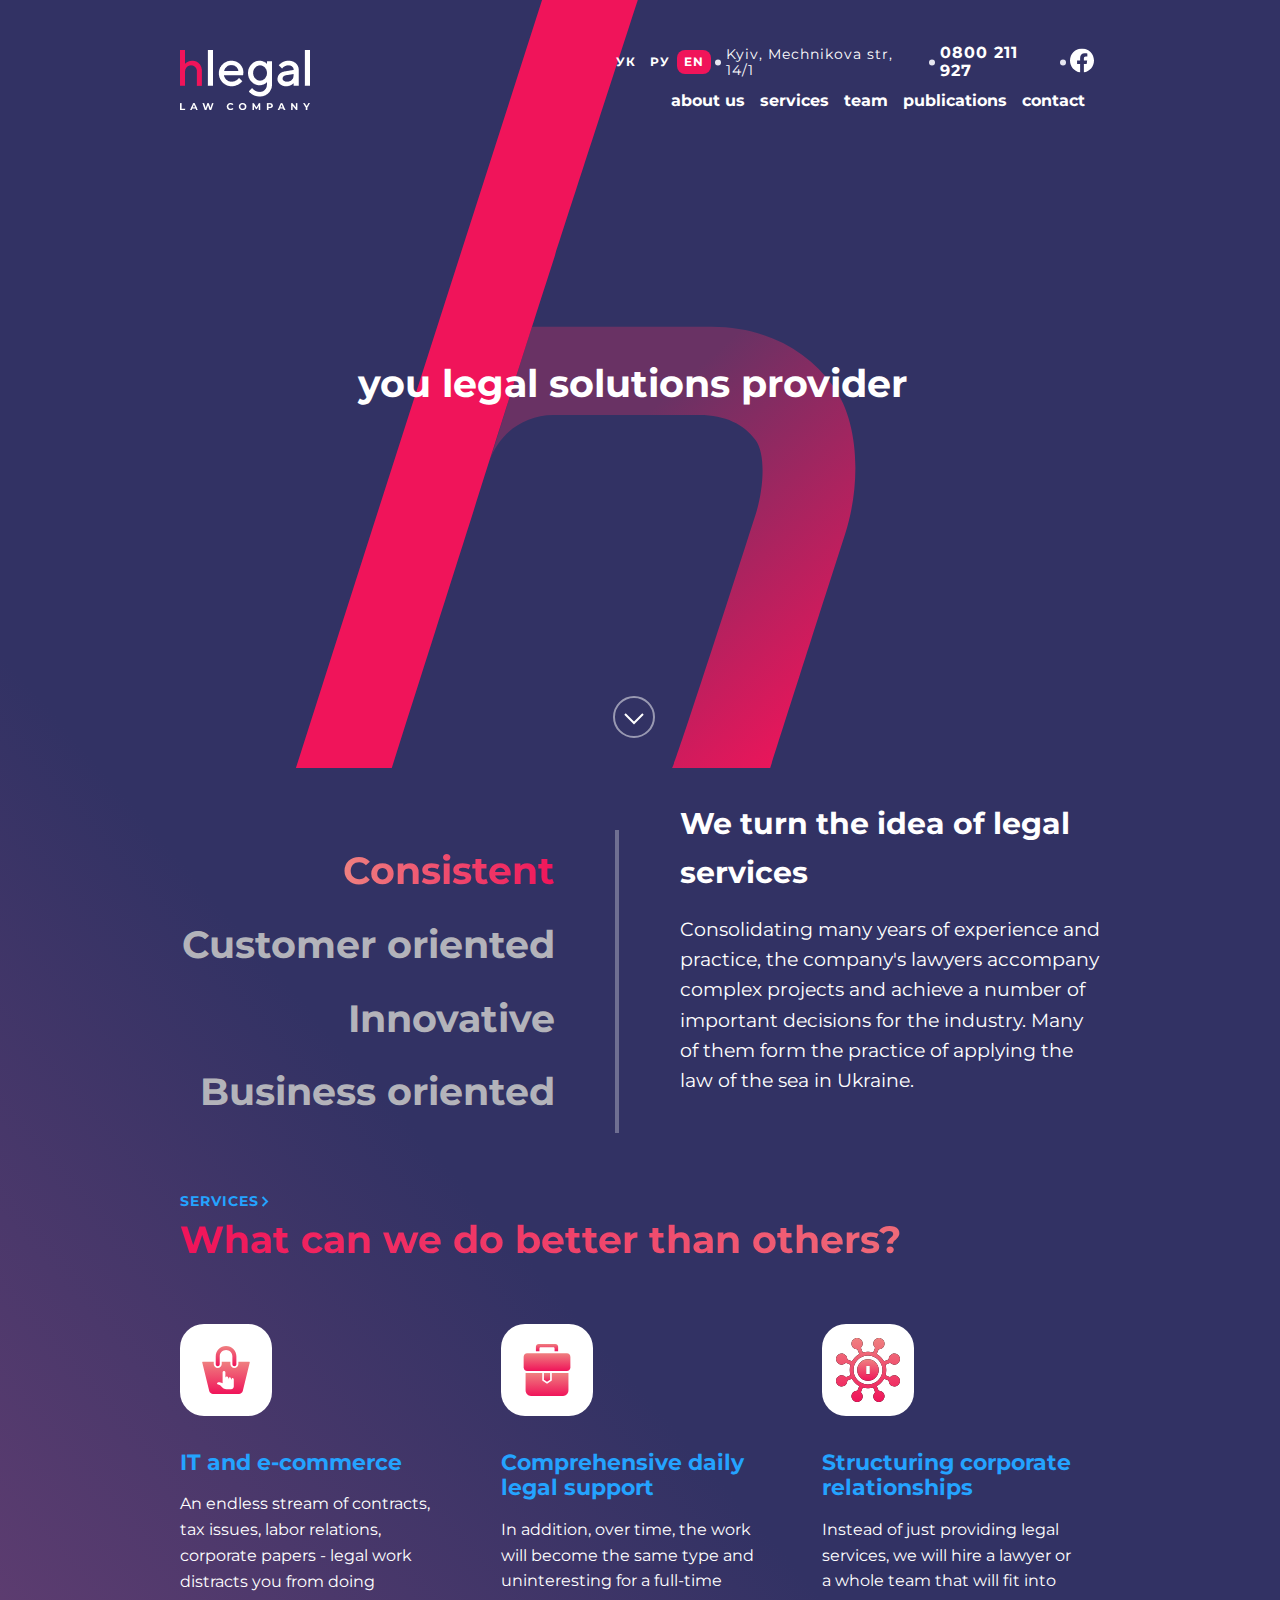
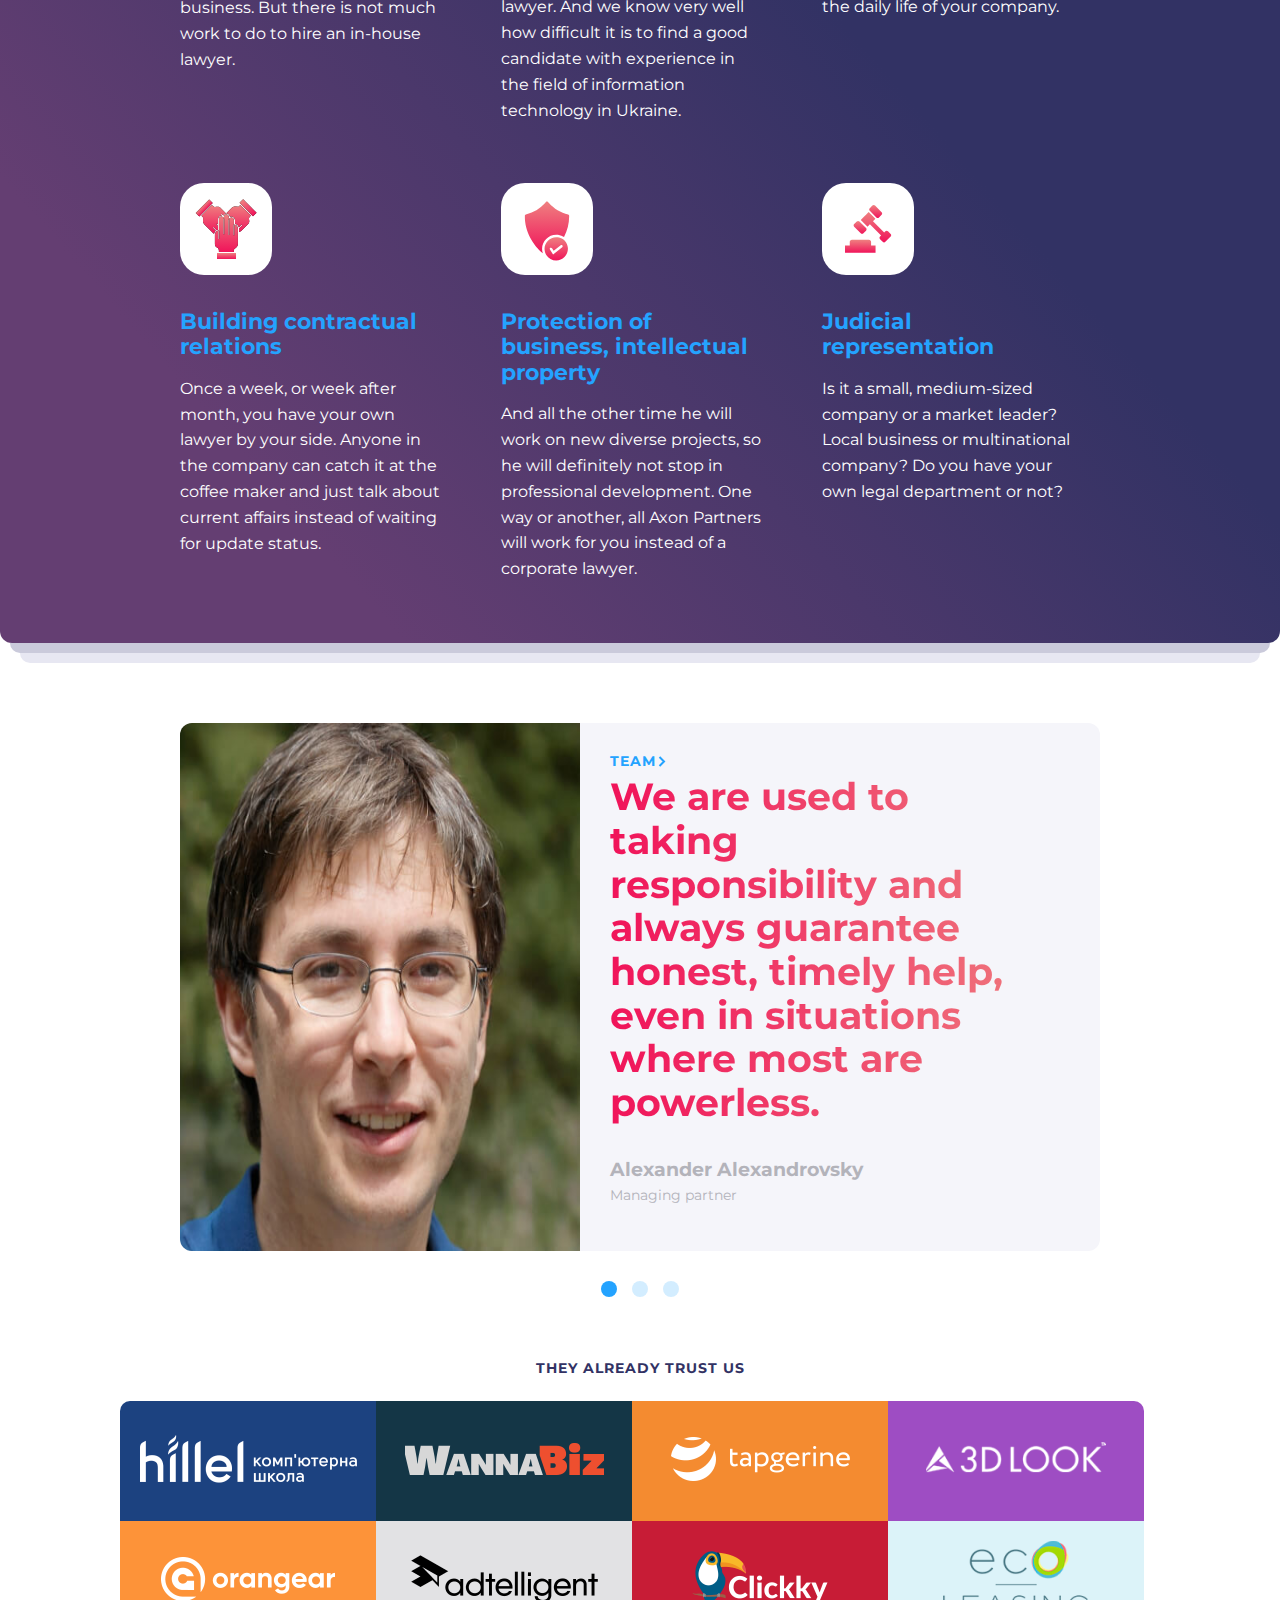
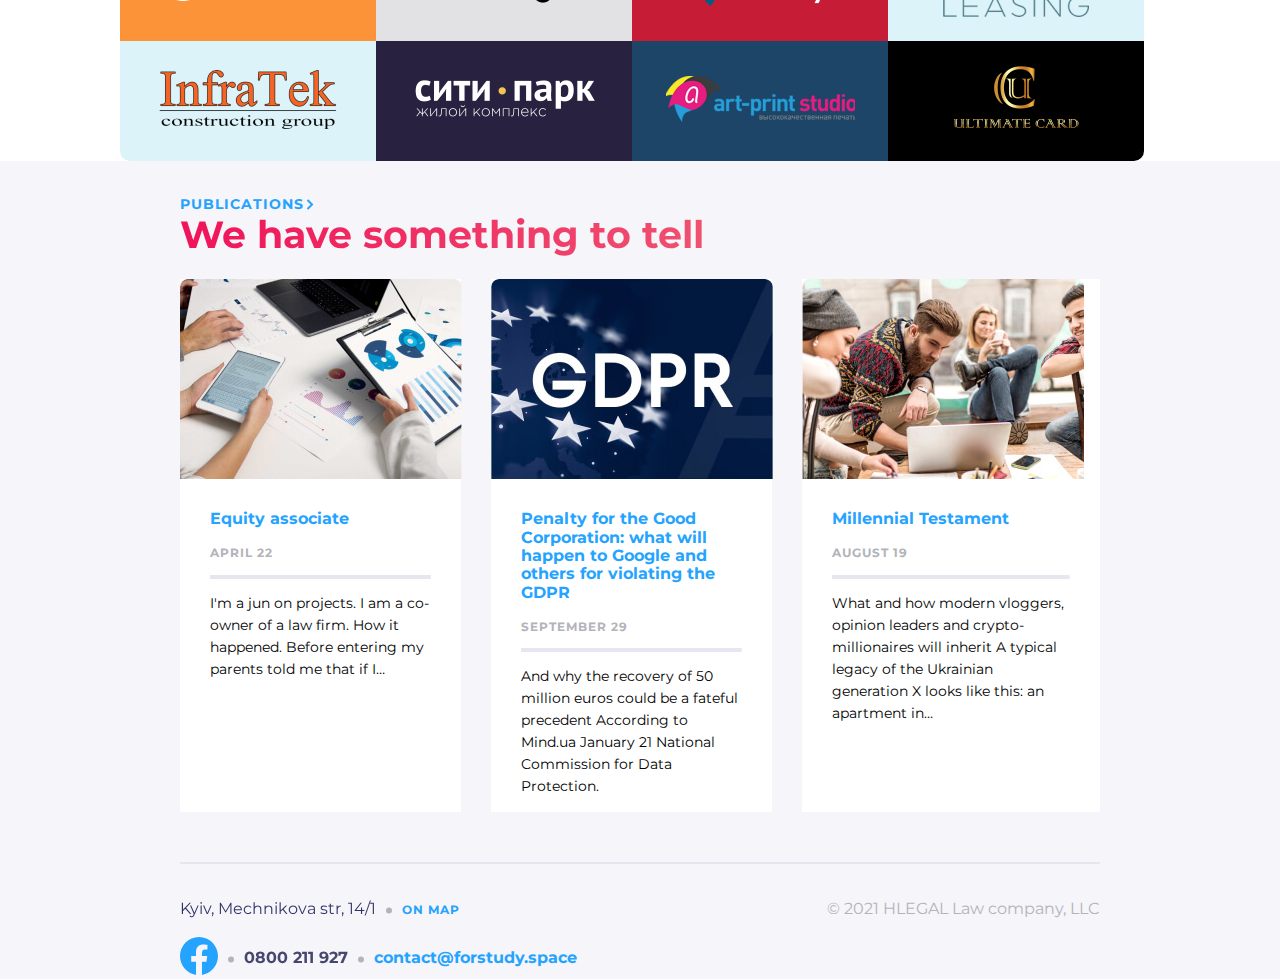
==== commit c3fbeb15: "added mobile adaptation" ====
--- a/index.html
+++ b/index.html
@@ -14,8 +14,13 @@
 <header class="center header">
     <nav class="nav">
         <a href="index.html"
-           class="nav__logo"><img src="img/homepage/homepage-logo.png"
-                                  alt="hlegal logo">
+           class="nav__logo">
+            <img class="nav__logo_mobile"
+                 src="img/homepage/logo-mobile-homapage.png"
+                 alt="hlegal logo">
+            <img class="nav__logo_descktop"
+                 src="img/homepage/homepage-logo.png"
+                 alt="hlegal logo">
         </a>
         <div class="nav__container">
             <img src="img/homepage/homepage-symbol.svg"
@@ -118,18 +123,29 @@
                 </svg>
             </a></li>
         </ol>
+        <input type="checkbox"
+               name="open_menu"
+               id="open_menu"
+               hidden
+        >
         <ol class="nav__list nav__list-menu">
-            <li class="nav__item"><a class="nav__link"
+            <li class="nav__item"><a class="nav__link nav__link_mobile"
                                      href="#">about us</a></li>
-            <li class="nav__item"><a class="nav__link"
+            <li class="nav__item"><a class="nav__link nav__link_mobile"
                                      href="pages/services.html">services</a></li>
-            <li class="nav__item"><a class="nav__link"
+            <li class="nav__item"><a class="nav__link nav__link_mobile"
                                      href="#">team</a></li>
-            <li class="nav__item"><a class="nav__link"
+            <li class="nav__item"><a class="nav__link nav__link_mobile"
                                      href="pages/publications.html">publications</a></li>
-            <li class="nav__item"><a class="nav__link"
+            <li class="nav__item"><a class="nav__link nav__link_mobile"
                                      href="#">contact</a></li>
         </ol>
+        <label class="nav__menu"
+               for="open_menu">
+            <span></span>
+            <span></span>
+            <span></span>
+        </label>
     </nav>
     <nav class="menu">
         <ol class="menu__info">
@@ -263,6 +279,9 @@
                         <img src="img/team/image.jpg"
                              alt="Alexander Alexandrovsky"
                              class="team__img">
+                        <img src="img/team/team-1-height-500.jpg"
+                             alt="Alexander Alexandrovsky"
+                             class="team__img_mobile">
                         <div class="team__container">
                             <div class="team__merge">
                                 <a class="team__link"
@@ -483,9 +502,9 @@
                 </svg>
             </a>
         </div>
-        <h2 class="publications__header">
+        <p class="publications__header">
             We have something to tell
-        </h2>
+        </p>
         <div class="publications__container">
             <div class="publications__box">
                 <a class="publications__link"
@@ -502,7 +521,6 @@
                     <img class="publications__img_tablet"
                          src="img/publication/publication-1-tablet-SD.jpg"
                          alt="">
-
                 </a>
                 <a class="publications__link"
                    href="#">
@@ -533,7 +551,7 @@
                     <img class="publications__img_small"
                          src="img/publication/publication-2-small.jpg"
                          alt="">
-                    <img class="publications__img_tablet"
+                    <img class="publications__img_tablet "
                          src="img/publication/publication-2-tablet-SD.jpg"
                          alt="">
                 </a>
@@ -565,8 +583,11 @@
                     <img class="publications__img_small"
                          src="img/publication/publication-3-small.jpg"
                          alt="">
-                    <img class="publications__img_tablet"
+                    <img class="publications__img_tablet publications__img_tablet-hidden"
                          src="img/publication/publication-3-tablet-SD.jpg"
+                         alt="">
+                    <img class="publications__img_mobile "
+                         src="img/publication/publication-3-mobile.jpg"
                          alt="">
                 </a>
                 <a class="publications__link"
@@ -663,6 +684,7 @@
             <li><a href="#">contact@forstudy.space</a></li>
         </ol>
     </nav>
+    <p class="footer__policy footer__policy_mobile">© 2021 HLEGAL Law company, LLC</p>
 </footer>
 </body>
 </html>--- a/css/style.css
+++ b/css/style.css
@@ -1 +1 @@
-﻿/*! normalize.css v8.0.1 | MIT License | github.com/necolas/normalize.css */html{line-height:1.15;-webkit-text-size-adjust:100%}body{margin:0}main{display:block}h1{font-size:2em;margin:.67em 0}hr{box-sizing:content-box;height:0;overflow:visible}pre{font-family:monospace,monospace;font-size:1em}a{background-color:transparent}abbr[title]{border-bottom:none;text-decoration:underline;text-decoration:underline dotted}b,strong{font-weight:bolder}code,kbd,samp{font-family:monospace,monospace;font-size:1em}small{font-size:80%}sub,sup{font-size:75%;line-height:0;position:relative;vertical-align:baseline}sub{bottom:-0.25em}sup{top:-0.5em}img{border-style:none}button,input,optgroup,select,textarea{font-family:inherit;font-size:100%;line-height:1.15;margin:0}button,input{overflow:visible}button,select{text-transform:none}button,[type=button],[type=reset],[type=submit]{-webkit-appearance:button}button::-moz-focus-inner,[type=button]::-moz-focus-inner,[type=reset]::-moz-focus-inner,[type=submit]::-moz-focus-inner{border-style:none;padding:0}button:-moz-focusring,[type=button]:-moz-focusring,[type=reset]:-moz-focusring,[type=submit]:-moz-focusring{outline:1px dotted ButtonText}fieldset{padding:.35em .75em .625em}legend{box-sizing:border-box;color:inherit;display:table;max-width:100%;padding:0;white-space:normal}progress{vertical-align:baseline}textarea{overflow:auto}[type=checkbox],[type=radio]{box-sizing:border-box;padding:0}[type=number]::-webkit-inner-spin-button,[type=number]::-webkit-outer-spin-button{height:auto}[type=search]{-webkit-appearance:textfield;outline-offset:-2px}[type=search]::-webkit-search-decoration{-webkit-appearance:none}::-webkit-file-upload-button{-webkit-appearance:button;font:inherit}details{display:block}summary{display:list-item}template{display:none}[hidden]{display:none}@font-face{font-family:"Montserrat";src:url("../fonts/montserrat/Montserrat-Regular.woff2") format("woff2"),url("../fonts/montserrat/Montserrat-Regular.woff") format("woff");font-weight:normal;font-style:normal;font-display:swap}@font-face{font-family:"Montserrat";src:url("../fonts/montserrat/Montserrat-Bold.woff2") format("woff2"),url("../fonts/montserrat/Montserrat-Bold.woff") format("woff");font-weight:bold;font-style:normal;font-display:swap}body{font-family:"Montserrat",sans-serif;display:flex;flex-direction:column;min-height:100vh}.main{flex-grow:1}.footer{flex-shrink:0}.center{padding-left:calc(50vw - 808px);padding-right:calc(50vw - 808px)}@media screen and (max-width: 1601px){.center{padding-left:calc(50vw - 780px);padding-right:calc(50vw - 780px)}}@media screen and (max-width: 1440px){.center{padding-left:calc(50vw - 667px);padding-right:calc(50vw - 667px)}}@media screen and (max-width: 1280px){.center{padding-left:calc(50vw - 460px);padding-right:calc(50vw - 460px)}}@media screen and (max-width: 800px){.center{padding-left:calc(50vw - 325px);padding-right:calc(50vw - 325px)}}@media screen and (max-width: 600px){.center{padding-left:calc(50vw - 172px);padding-right:calc(50vw - 172px)}}:root{--main-regular: #323264;--main-alt: #46466E;--main-soft: #686887;--accent: #F0145A;--active-regular: #24A3FF;--active-hover: #0085FF;--active-active: #006CCF;--grey-bg: #F5F5FA;--grey-bg-alt: #EDEDF7;--grey-text: #B3B3BA;--grey-separator: #E6E6F0;--gradient-regular: linear-gradient(129deg, #323264 0%, #323264 73.96%, #A54B5F 100%);--gradient-soft: linear-gradient(42deg, #323264 14.33%, #323264 51.39%, #7A425E 87.53%);--gradient-red: linear-gradient(323deg, #F0145A 6.7%, #693264 70.36%);--gradient-supersoft: linear-gradient(229deg, #323264 11.93%, #323264 57.17%, #643E72 87.46%);--gradient-red-text: linear-gradient(90deg, #F0145A 0.84%, #EF8080 99.96%)}.sitemap-body{background-color:silver;padding:50px}.sitemap-box{width:100px;height:100px}.sitemap-box[title="--main-regular"]{background:var(--main-regular)}.sitemap-box[title="--main-alt"]{background:var(--main-alt)}.sitemap-box[title="--main-soft"]{background:var(--main-soft)}.sitemap-box[title="--accent"]{background:var(--accent)}.sitemap-box[title="--active-regular"]{background:var(--active-regular)}.sitemap-box[title="--active-hover"]{background:var(--active-hover)}.sitemap-box[title="--active-active"]{background:var(--active-active)}.sitemap-box[title="--grey-bg"]{background:var(--grey-bg)}.sitemap-box[title="--grey-bg-alt"]{background:var(--grey-bg-alt)}.sitemap-box[title="--grey-text"]{background:var(--grey-text)}.sitemap-box[title="--grey-separator"]{background:var(--grey-separator)}.sitemap-box[title="--gradient-regular"]{background:var(--gradient-regular)}.sitemap-box[title="--gradient-soft"]{background:var(--gradient-soft)}.sitemap-box[title="--gradient-red"]{background:var(--gradient-red)}.sitemap-box[title="--gradient-supersoft"]{background:var(--gradient-supersoft)}.sitemap-box[title="--gradient-red-text"]{background:var(--gradient-red-text)}.sitemap-flex{display:flex;flex-wrap:wrap;gap:20px;margin-bottom:20px}hr{margin:50px;border-color:var(--active-active)}h1,h2,h3,h4,h5,h6{color:var(--main-regular);font-weight:400;line-height:1.62}img:hover{opacity:.5;transition:.5s;cursor:pointer}a{color:var(--active-regular);text-decoration:none}a:hover{color:var(--accent);transition:.5s}ul{list-style:none}ul li::before{content:"•";display:inline-block;width:1em;font-weight:bold;margin-left:-1em;color:var(--accent)}ol li::marker{color:var(--accent);font-weight:bold}button{padding:18px 30px;background:var(--active-regular);border-radius:12px;border:none;min-width:208px;color:#fff}button:hover{background:var(--active-hover);transition:.5s}button:active{background:var(--active-active)}.header{background:var(--gradient-supersoft);border-radius:0 0 12px 12px}.publications-header{border-radius:0 0 12px 12px}.nav{display:grid;grid-template-columns:364px 728px 500px;grid-template-rows:60px 940px}.nav__container{display:flex;flex-direction:column}.nav__logo{padding-top:50px}.nav__img-symbol{width:728px;cursor:revert}.nav__img-symbol:hover{opacity:1}.nav__slogan{font-size:38px;font-weight:700;margin:0;color:#fff;position:absolute;top:467px;padding-left:160px}.nav__scroll-btn{stroke:white;position:absolute;top:928px;margin-left:415px}.nav__scroll-btn:hover{stroke:var(--accent);transition:.5s}.nav__list{display:flex;list-style:none}.nav__list-contact{font-size:12px;letter-spacing:1px;font-weight:700;align-items:center;padding-top:50px;min-width:478px}.nav__list-contact :nth-child(3){border-radius:8px;background:var(--accent);padding:5px 7px;color:#fff}.nav__list-contact :nth-child(2){padding:0 7px 0 14px}.nav__list-contact :nth-child(4),.nav__list-contact :nth-child(6),.nav__list-contact :nth-child(8){padding:0 4.5px 0 4px}.nav__list-contact :nth-child(5){font-weight:400;font-size:14px}.nav__list-contact :nth-child(7){font-size:16px;padding-left:1px}.nav__link-active{color:#fff}.nav__list-menu{gap:15px;font-weight:700;font-size:38px;padding-top:16px;padding-left:95px;grid-column:3/4;white-space:nowrap}.nav__link{color:#fff}.nav__link_services-active{color:var(--accent)}.nav__link_services-active::after{margin-top:3px;height:2px;background-color:currentColor;content:"";display:block}.nav__link_services-active:hover{opacity:.5;transition:.5s}.nav__icon{fill:#fff}.nav__icon:hover{fill:var(--accent);transition:.5s}.services-nav{display:grid;grid-template-rows:60px 60px}.publications-header__link,.publications-header__icon{color:var(--grey-text);fill:var(--grey-text)}.publications-header__link-none{color:var(--active-regular)}@media screen and (max-width: 1601px){.nav{grid-template-columns:364px 678px 500px;grid-template-rows:60px 940px}}@media screen and (max-width: 1440px){.nav{grid-template-columns:255px 558px 500px;grid-template-rows:60px 741px}.nav__img-symbol{width:697px;height:799px}.nav__slogan{top:370px;padding-left:130px}.nav__scroll-btn{top:727px;margin-left:385px}}@media screen and (max-width: 1280px){.nav{grid-template-columns:61px 335px 500px;grid-template-rows:60px 710px}.nav__img-symbol{width:669.957px;height:768px}.nav__slogan{top:353px;padding-left:117px}.nav__scroll-btn{top:696px;margin-left:372px}}@media screen and (max-width: 800px){.nav{grid-template-columns:48px 335px 500px;grid-template-rows:60px 60px 965px}.nav__img-symbol{width:893.277px;height:1024px;position:absolute;left:-138px}.nav__slogan{top:483px;padding:0;white-space:nowrap}.nav__scroll-btn{top:952px;margin-left:255px}.nav__list-contact{grid-column:1/2;grid-row:1/2;z-index:1;padding-left:9px}.nav__logo{grid-row:2/3;padding-top:45px}.nav__list-menu{grid-column:1/2;grid-row:3/4;z-index:1;padding-left:1px;padding-top:61px}}@media screen and (max-width: 600px){.nav{grid-template-columns:48px 335px 500px;grid-template-rows:60px 60px 500px}.nav__img-symbol{width:523.404px;height:600px;flex-shrink:0;position:absolute;left:-98px}.nav__slogan{top:225px;padding-left:35px;white-space:normal}.nav__scroll-btn{top:528px;margin-left:105px}.nav__logo{grid-row:2/3;padding-top:45px}}.menu{display:grid;grid-template-columns:495px 120px auto}.menu__info{display:flex;flex-direction:column;gap:30px;white-space:nowrap;list-style:none;justify-content:center;text-align:end;margin:0}.menu__link{font-weight:700;font-size:38px;color:var(--grey-text)}.menu__link-active{background:linear-gradient(90deg, #EF8080 0.84%, #F0145A 99.96%);background-clip:text;-webkit-background-clip:text;-webkit-text-fill-color:transparent}.menu__link-active:hover{background:var(--accent);background-clip:text;-webkit-background-clip:text;color:transparent}.menu__hr{display:none}.menu__line{padding:60px 60px}.menu__container{display:flex;flex-direction:column;justify-content:center;gap:5px;padding-left:5px}.menu__header{color:#fff;font-size:30px;font-weight:700;margin:0;padding-top:10px}.menu__desc{grid-column:2/4;color:#fff;font-size:19px;line-height:1.58;max-width:861px;padding-top:2px}@media screen and (max-width: 1280px){.menu{display:grid;grid-template-columns:375px 120px auto}.menu__info{align-items:flex-end}.menu__container{gap:20px;padding-bottom:60px}.menu__header{padding-top:12px;height:74px}.menu__desc{padding-top:2px}}@media screen and (max-width: 800px){.menu{display:flex;flex-direction:column}.menu__info{display:flex;flex-direction:row;justify-content:flex-start;padding:0;overflow:auto}.menu__line{display:none}.menu__hr{display:block;height:4px;border:none;background:rgba(255, 255, 255, 0.3);margin:60px 0 55px 0}.menu__container{display:flex;flex-direction:column;gap:0;padding-left:0}.menu__header{padding:0;margin:0}.menu__desc{padding:0;margin:0}}@media screen and (max-width: 600px){.menu__link{font-size:30px}.menu__header{font-size:20px}.menu__desc{font-size:19px}}.services{display:grid;grid-template-columns:493px 493px auto;grid-template-rows:auto auto 355px;gap:0 60px;margin-bottom:45px}.services :nth-child(3),.services :nth-child(4),.services :nth-child(5){grid-row:3/4}.services :nth-child(4),.services :nth-child(7){grid-column:2/3}.services :nth-child(5),.services :nth-child(8){grid-column:3/4}.services :nth-child(6){grid-column:1/2}.services__item,.services__arrow{display:flex;align-items:center}.services__item{font-size:14px;font-weight:700;letter-spacing:1px;text-transform:uppercase}.services__arrow{stroke:#24a3ff}.services__merge :hover .services__arrow{stroke:var(--accent);transition:.5s}.services__header{grid-column:1/3;grid-row:2/3;background:var(--gradient-red-text, linear-gradient(90deg, #F0145A 0.84%, #EF8080 99.96%));background-clip:text;-webkit-background-clip:text;-webkit-text-fill-color:transparent;font-size:38px;font-weight:700;margin:0}.services__container{display:flex;flex-direction:column;padding-top:53px}.services__img{border-radius:24px;background-color:#fff;padding:14px 14px}.services__img:hover{opacity:.5;transition:.3s}.services__link{padding-top:30px;font-size:22px;font-weight:700}.services__desc{color:#fff;line-height:1.62}.services-offer__header{color:#fff;font-size:22px;font-weight:700;padding-left:120px}.services-offer__container{display:flex;gap:60px;margin:0 120px 60px 120px;color:#fff;font-size:18px;font-weight:400;line-height:1.44}.services-offer__item{display:flex;flex-direction:column;gap:15px;padding:0;margin-left:18px;min-width:636px}.services-services__header{grid-row:1/3;margin-top:60px}@media screen and (max-width: 1440px){.services{grid-template-columns:400px 400px 400px;grid-template-rows:auto auto 381px}.services__header{grid-column:1/4}.services__br{display:none}}@media screen and (max-width: 1280px){.services{grid-template-columns:261px 261px 261px;grid-template-rows:auto auto 459px}.services__header{grid-column:1/4}.services__br{display:none}}@media screen and (max-width: 800px){.services{grid-template-columns:320px 320px;grid-template-rows:auto 110px 433px 403px;gap:0 34px}.services :nth-child(5),.services :nth-child(6){grid-row:4/5}.services :nth-child(5),.services :nth-child(7){grid-column:1/2}.services :nth-child(6),.services :nth-child(8){grid-column:2/3}.services :nth-child(7),.services :nth-child(8){grid-row:5/6}.services__header{grid-column:1/3}.services__desc{width:294px}.services__br{display:none}}.shadow-dark{background:#cacadb;border-radius:0 0 12px 12px;margin:0 10px;height:10px}.shadow-light{background:#e7e7f2;border-radius:0 0 12px 12px;margin:0 20px;height:10px}.shadow-light-services{margin-bottom:60px}.team{margin-top:60px;margin-bottom:60px}.team__slide{display:none}.team__flex{display:flex;height:298px}input:checked+.team__slide{display:block}.team__content{margin-bottom:30px}.team__dots{display:flex;justify-content:center;align-items:center;list-style:none;gap:15px;margin:0;padding:0}.team__toggle{display:block;width:16px;height:16px;border-radius:50%;opacity:.2;background:var(--active-regular);color:transparent;cursor:pointer;font-size:0;overflow:hidden}.team__toggle:hover{opacity:.5;transition:.3s}.team__toggle-active{opacity:1}.team__img{align-self:stretch;border-radius:12px 0 0 12px;display:block}.team__img_media{display:none;align-self:stretch;border-radius:12px 0 0 12px}.team__container{padding:30px 30px;background:var(--grey-bg);border-radius:0 12px 12px 0}.team__link,.team__arrow{display:flex;align-items:center}.team__link{font-size:14px;font-weight:700;letter-spacing:1px;text-transform:uppercase}.team__arrow{stroke:#24a3ff}.team__merge :hover .team__arrow{stroke:var(--accent);transition:.5s}.team__header{background:var(--gradient-red-text);background-clip:text;-webkit-background-clip:text;-webkit-text-fill-color:transparent;font-size:38px;font-weight:700;padding-top:6px;padding-bottom:30px;margin:0}.team__name{color:var(--grey-text);font-weight:700;margin:0}.team__desc{color:var(--grey-text);font-size:14px;line-height:1.57;margin:0}.team__br{display:none}@media screen and (max-width: 1440px){.team__img{display:none}.team__img_media{display:block;width:400px;height:344px}.team__container{height:284px}.team__content{margin-bottom:74px}}@media screen and (max-width: 1280px){.team__img{display:none}.team__img_media{display:block;width:400px;height:528px}.team__container{height:468px}.team__content{margin-bottom:260px}.team__header{padding-bottom:30px}.team__br{display:block}}@media screen and (max-width: 800px){.team__flex{display:flex;flex-direction:column;height:298px}.team__img_media{display:block;width:650px;height:500px}.team__content{margin-bottom:670px}.team__br{display:none}}.clients{padding-left:calc(50vw - 868px);padding-right:calc(50vw - 860px)}.clients__header{color:var(--main-regular);font-size:14px;font-weight:700;letter-spacing:1px;text-transform:uppercase;text-align:center;padding-bottom:7px}.clients__container{display:grid;grid-template-columns:repeat(4, 430px);grid-template-rows:repeat(3, 120px);margin:0;padding-bottom:60px}.clients__box{display:flex;justify-content:center;align-items:center;cursor:pointer}.clients__box:hover{opacity:.5;transition:.5s}.clients__box:nth-child(1){background-color:#1c4280;border-top-left-radius:10px}.clients__box:nth-child(2){background-color:#143646}.clients__box:nth-child(3){background-color:#f48b30}.clients__box:nth-child(4){background-color:#9e4dc3;border-top-right-radius:10px}.clients__box:nth-child(5){background-color:#fd9339}.clients__box:nth-child(6){background-color:#e2e2e4}.clients__box:nth-child(7){background-color:#c71c36}.clients__box:nth-child(8){background-color:#dcf3f9}.clients__box:nth-child(9){background-color:#dcf3f9;border-bottom-left-radius:10px}.clients__box:nth-child(10){background-color:#282240}.clients__box:nth-child(11){background-color:#1d4568}.clients__box:nth-child(12){background-color:#000;border-bottom-right-radius:10px}.clients__header-services{margin-top:60px}@media screen and (max-width: 1700px){.clients{padding-left:calc(50vw - 840px);padding-right:calc(50vw - 840px)}.clients__container{display:grid;grid-template-columns:repeat(4, 420px);grid-template-rows:repeat(3, 120px);margin:0;padding-bottom:60px}}@media screen and (max-width: 1601px){.clients{padding-left:calc(50vw - 840px);padding-right:calc(50vw - 840px)}.clients__container{grid-template-columns:repeat(4, 395.5px)}}@media screen and (max-width: 1440px){.clients{padding-left:calc(50vw - 720px);padding-right:calc(50vw - 720px)}.clients__container{grid-template-columns:repeat(4, 356px);padding-bottom:0}}@media screen and (max-width: 1400px){.clients{padding-left:calc(50vw - 710px);padding-right:calc(50vw - 710px)}.clients__container{grid-template-columns:repeat(4, 338px);padding-bottom:0}}@media screen and (max-width: 1280px){.clients{padding-left:calc(50vw - 520px);padding-right:calc(50vw - 520px)}.clients__container{grid-template-columns:repeat(4, 256px);padding-bottom:0}}@media screen and (max-width: 800px){.clients{padding-left:calc(50vw - 398px);padding-right:calc(50vw - 398px)}.clients__container{grid-template-columns:repeat(3, 256px);grid-template-rows:repeat(4, 120px);padding-bottom:0}.clients__box:nth-child(3){background-color:#f48b30;border-top-right-radius:10px}.clients__box:nth-child(4){background-color:#9e4dc3;border-top-right-radius:0}.clients__box:nth-child(10){background-color:#282240;border-bottom-left-radius:10px}}.publications{padding-top:35.5px;background:var(--grey-bg)}.publications__item,.publications__arrow{display:flex;align-items:center}.publications__item{font-size:14px;font-weight:700;letter-spacing:1px;text-transform:uppercase}.publications__arrow{stroke:#24a3ff}.publications__merge :hover .publications__arrow{stroke:var(--accent);transition:.5s}.publications__header{background:var(--gradient-red-text, linear-gradient(90deg, #F0145A 0.84%, #EF8080 99.96%));background-clip:text;-webkit-background-clip:text;-webkit-text-fill-color:transparent;font-size:38px;font-weight:700;margin:0;padding-bottom:23px}.publications__container{display:flex;gap:30px}.publications__box{display:flex;flex-direction:column;background-color:#fff;min-width:513px}.publications__text,.publications__data,.publications__line,.publications__desc{padding-left:30px;padding-right:30px}.publications__img_height{width:513px;max-height:200px;border-radius:8px 8px 0 0;padding-bottom:1px;display:block}.publications__img{display:none;width:420px;max-height:200px;border-radius:8px 8px 0 0}.publications__img_small{display:none;max-height:200px;border-radius:8px 8px 0 0}.publications__img_tablet{display:none}.publications__text{color:var(--active-regular);font-weight:700;margin:0;padding-top:27px}.publications__text:hover{color:var(--accent);transition:.5s}.publications__data{color:var(--grey-text);font-size:12px;font-weight:700;letter-spacing:1px;text-transform:uppercase;margin:0;padding-top:17.5px}.publications__line{height:4px;padding-top:15px}.publications__desc{color:#000;font-size:14px;font-weight:400;line-height:1.57}@media screen and (max-width: 1601px){.publications__container{display:flex;gap:12px}}@media screen and (max-width: 1440px){.publications__container{gap:30px}.publications__img_height{display:none}.publications__img{display:block}.publications__box{min-width:420px}.publications__text{padding-top:31px}}@media screen and (max-width: 1280px){.publications__img_height{display:none}.publications__img{display:none}.publications__img_small{display:block}.publications__box{min-width:281px}}@media screen and (max-width: 800px){.publications__container{display:grid;grid-template-columns:309px 309px;gap:30px}.publications__container :nth-child(3){grid-column:1/3}.publications__img_small{display:none}.publications__img_tablet{display:block}.publications__box{height:514px}.publications__box:last-child{height:388px}}.footer{background:var(--grey-bg)}.footer__hl{border:none;height:2px;background:var(--grey-separator);margin:50px 0 0 0}.footer__nav{display:flex;justify-content:space-between;margin:0}.footer__list{display:flex;align-items:center;gap:10px;list-style:none;padding:0;margin:0}.footer__list-places li:nth-child(1){background:var(--main-regular);background-clip:text;-webkit-background-clip:text;-webkit-text-fill-color:transparent}.footer__list-places li:nth-child(1):hover{background:var(--accent);background-clip:text;-webkit-background-clip:text;-webkit-text-fill-color:transparent}.footer__list-places li:nth-child(3){font-size:12px;font-weight:700;letter-spacing:1px;text-transform:uppercase}.footer__list-contact{padding-top:18px}.footer__list-contact li{font-weight:700}.footer__list-contact li:nth-child(3){background:var(--main-alt);background-clip:text;-webkit-background-clip:text;-webkit-text-fill-color:transparent}.footer__list-contact li:nth-child(3):hover{background:var(--accent);background-clip:text;-webkit-background-clip:text;-webkit-text-fill-color:transparent}.footer__socnetwork{fill:#24a3ff}.footer__socnetwork:hover{fill:var(--accent);transition:.5s}.footer__dots{fill:var(--grey-text)}.footer__policy{color:var(--grey-text)}@media screen and (max-width: 1440px){.footer__nav-places{padding-top:18px}.footer__list-contact{padding-top:0}}@media screen and (max-width: 1280px){.footer__nav-places{padding-top:20px}.footer__list-contact{padding-top:2px}}@media screen and (max-width: 800px){.footer__hl{margin:28px 0 0 0}}.offer__container{display:flex;flex-direction:column;align-items:center;margin:60px 0}.offer__header{font-size:38px;font-weight:700;background:var(--gradient-red-text);background-clip:text;-webkit-background-clip:text;-webkit-text-fill-color:transparent}.offer__desc{color:#fff;font-size:19px;line-height:1.58;text-align:center;width:1360px}.offer__btn{box-shadow:0 0 20px 0 rgba(36, 163, 255, 0.5);font-weight:700;cursor:pointer;margin-left:700px;margin-bottom:60px}.offer__hl{height:4px;border:none;background:rgba(255, 255, 255, 0.5);margin:0 120px 30px 120px}.post{display:flex;flex-direction:column;justify-content:center;margin:60px 120px}.post__img,.post__news,.post__data,.post__hl,.post__desc,.post__header,.post__item,.post__text_img{width:1360px}.post__img{border-radius:12px}.post__news{font-size:30px;font-weight:700}.post__data{color:var(--grey-text);font-size:12px;font-weight:700;letter-spacing:1px;text-transform:uppercase}.post__hl{height:4px;border:none;background:var(--grey-separator);margin:0}.post__desc{color:#000;line-height:1.62}.post__header_hero{background:var(--gradient-red-text);background-clip:text;-webkit-background-clip:text;-webkit-text-fill-color:transparent;font-size:38px;font-weight:700}.post__header{font-size:22px;font-weight:700}.post__item{font-size:18px;font-weight:400;line-height:1.44}.post__img_setting{max-width:640px;padding-left:360px}.post__text_img{color:var(--grey-text);text-align:center;font-size:14px;line-height:1.57}.post__container{display:flex;gap:28px;padding-top:30px}.post__socnetwork{border-radius:12px;padding:9px;background:var(--grey-bg)}.post__socnetwork:hover{background:var(--grey-bg-alt);transition:.5s}/*# sourceMappingURL=style.css.map */
+﻿/*! normalize.css v8.0.1 | MIT License | github.com/necolas/normalize.css */html{line-height:1.15;-webkit-text-size-adjust:100%}body{margin:0}main{display:block}h1{font-size:2em;margin:.67em 0}hr{box-sizing:content-box;height:0;overflow:visible}pre{font-family:monospace,monospace;font-size:1em}a{background-color:transparent}abbr[title]{border-bottom:none;text-decoration:underline;text-decoration:underline dotted}b,strong{font-weight:bolder}code,kbd,samp{font-family:monospace,monospace;font-size:1em}small{font-size:80%}sub,sup{font-size:75%;line-height:0;position:relative;vertical-align:baseline}sub{bottom:-0.25em}sup{top:-0.5em}img{border-style:none}button,input,optgroup,select,textarea{font-family:inherit;font-size:100%;line-height:1.15;margin:0}button,input{overflow:visible}button,select{text-transform:none}button,[type=button],[type=reset],[type=submit]{-webkit-appearance:button}button::-moz-focus-inner,[type=button]::-moz-focus-inner,[type=reset]::-moz-focus-inner,[type=submit]::-moz-focus-inner{border-style:none;padding:0}button:-moz-focusring,[type=button]:-moz-focusring,[type=reset]:-moz-focusring,[type=submit]:-moz-focusring{outline:1px dotted ButtonText}fieldset{padding:.35em .75em .625em}legend{box-sizing:border-box;color:inherit;display:table;max-width:100%;padding:0;white-space:normal}progress{vertical-align:baseline}textarea{overflow:auto}[type=checkbox],[type=radio]{box-sizing:border-box;padding:0}[type=number]::-webkit-inner-spin-button,[type=number]::-webkit-outer-spin-button{height:auto}[type=search]{-webkit-appearance:textfield;outline-offset:-2px}[type=search]::-webkit-search-decoration{-webkit-appearance:none}::-webkit-file-upload-button{-webkit-appearance:button;font:inherit}details{display:block}summary{display:list-item}template{display:none}[hidden]{display:none}@font-face{font-family:"Montserrat";src:url("../fonts/montserrat/Montserrat-Regular.woff2") format("woff2"),url("../fonts/montserrat/Montserrat-Regular.woff") format("woff");font-weight:normal;font-style:normal;font-display:swap}@font-face{font-family:"Montserrat";src:url("../fonts/montserrat/Montserrat-Bold.woff2") format("woff2"),url("../fonts/montserrat/Montserrat-Bold.woff") format("woff");font-weight:bold;font-style:normal;font-display:swap}body{font-family:"Montserrat",sans-serif;display:flex;flex-direction:column;min-height:100vh}.main{flex-grow:1}.footer{flex-shrink:0}.center{padding-left:calc(50vw - 808px);padding-right:calc(50vw - 808px)}@media screen and (max-width: 1601px){.center{padding-left:calc(50vw - 780px);padding-right:calc(50vw - 780px)}}@media screen and (max-width: 1440px){.center{padding-left:calc(50vw - 667px);padding-right:calc(50vw - 667px)}}@media screen and (max-width: 1280px){.center{padding-left:calc(50vw - 460px);padding-right:calc(50vw - 460px)}}@media screen and (max-width: 800px){.center{padding-left:calc(50vw - 325px);padding-right:calc(50vw - 325px)}}@media screen and (max-width: 767px){.center{padding-left:calc(50vw - 172px);padding-right:calc(50vw - 172px)}}:root{--main-regular: #323264;--main-alt: #46466E;--main-soft: #686887;--accent: #F0145A;--active-regular: #24A3FF;--active-hover: #0085FF;--active-active: #006CCF;--grey-bg: #F5F5FA;--grey-bg-alt: #EDEDF7;--grey-text: #B3B3BA;--grey-separator: #E6E6F0;--gradient-regular: linear-gradient(129deg, #323264 0%, #323264 73.96%, #A54B5F 100%);--gradient-soft: linear-gradient(42deg, #323264 14.33%, #323264 51.39%, #7A425E 87.53%);--gradient-red: linear-gradient(323deg, #F0145A 6.7%, #693264 70.36%);--gradient-supersoft: linear-gradient(229deg, #323264 11.93%, #323264 57.17%, #643E72 87.46%);--gradient-red-text: linear-gradient(90deg, #F0145A 0.84%, #EF8080 99.96%)}.sitemap-body{background-color:silver;padding:50px}.sitemap-box{width:100px;height:100px}.sitemap-box[title="--main-regular"]{background:var(--main-regular)}.sitemap-box[title="--main-alt"]{background:var(--main-alt)}.sitemap-box[title="--main-soft"]{background:var(--main-soft)}.sitemap-box[title="--accent"]{background:var(--accent)}.sitemap-box[title="--active-regular"]{background:var(--active-regular)}.sitemap-box[title="--active-hover"]{background:var(--active-hover)}.sitemap-box[title="--active-active"]{background:var(--active-active)}.sitemap-box[title="--grey-bg"]{background:var(--grey-bg)}.sitemap-box[title="--grey-bg-alt"]{background:var(--grey-bg-alt)}.sitemap-box[title="--grey-text"]{background:var(--grey-text)}.sitemap-box[title="--grey-separator"]{background:var(--grey-separator)}.sitemap-box[title="--gradient-regular"]{background:var(--gradient-regular)}.sitemap-box[title="--gradient-soft"]{background:var(--gradient-soft)}.sitemap-box[title="--gradient-red"]{background:var(--gradient-red)}.sitemap-box[title="--gradient-supersoft"]{background:var(--gradient-supersoft)}.sitemap-box[title="--gradient-red-text"]{background:var(--gradient-red-text)}.sitemap-flex{display:flex;flex-wrap:wrap;gap:20px;margin-bottom:20px}hr{margin:50px;border-color:var(--active-active)}h1,h2,h3,h4,h5,h6{color:var(--main-regular);font-weight:400;line-height:1.62}img:hover{opacity:.5;transition:.5s;cursor:pointer}a{color:var(--active-regular);text-decoration:none}a:hover{color:var(--accent);transition:.5s}ul{list-style:none}ul li::before{content:"•";display:inline-block;width:1em;font-weight:bold;margin-left:-1em;color:var(--accent)}ol li::marker{color:var(--accent);font-weight:bold}button{padding:18px 30px;background:var(--active-regular);border-radius:12px;border:none;min-width:208px;color:#fff}button:hover{background:var(--active-hover);transition:.5s}button:active{background:var(--active-active)}.header{background:var(--gradient-supersoft);border-radius:0 0 12px 12px}.publications-header{border-radius:0 0 12px 12px}.nav{display:grid;grid-template-columns:364px 728px 500px;grid-template-rows:60px 940px}.nav__container{display:flex;flex-direction:column}.nav__logo_mobile{display:none}.nav__logo_descktop{display:block}.nav__logo{padding-top:50px}.nav__img-symbol{width:728px;cursor:revert}.nav__img-symbol:hover{opacity:1}.nav__slogan{font-size:38px;font-weight:700;margin:0;color:#fff;position:absolute;top:467px;padding-left:160px}.nav__scroll-btn{stroke:white;position:absolute;top:928px;margin-left:415px}.nav__scroll-btn:hover{stroke:var(--accent);transition:.5s}.nav__list{display:flex;list-style:none}.nav__close{display:none}.nav__list-contact{font-size:12px;letter-spacing:1px;font-weight:700;align-items:center;padding-top:50px;min-width:478px}.nav__list-contact :nth-child(3){border-radius:8px;background:var(--accent);padding:5px 7px;color:#fff}.nav__list-contact :nth-child(2){padding:0 7px 0 14px}.nav__list-contact :nth-child(4),.nav__list-contact :nth-child(6),.nav__list-contact :nth-child(8){padding:0 4.5px 0 4px}.nav__list-contact :nth-child(5){font-weight:400;font-size:14px}.nav__list-contact :nth-child(7){font-size:16px;padding-left:1px}.nav__link-active{color:#fff}.nav__list-menu{gap:15px;font-weight:700;padding-top:16px;padding-left:95px;grid-column:3/4;white-space:nowrap}.nav__link{color:#fff}.nav__link_services-active{color:var(--accent)}.nav__link_services-active::after{margin-top:3px;height:2px;background-color:currentColor;content:"";display:block}.nav__link_services-active:hover{opacity:.5;transition:.5s}.nav__icon{fill:#fff}.nav__icon:hover{fill:var(--accent);transition:.5s}.services-nav{display:grid;grid-template-rows:60px 60px}.publications-header__link,.publications-header__icon{color:var(--grey-text);fill:var(--grey-text)}.publications-header__link-none{color:var(--active-regular)}@media screen and (max-width: 1601px){.nav{grid-template-columns:364px 678px 500px;grid-template-rows:60px 940px}}@media screen and (max-width: 1440px){.nav{grid-template-columns:255px 558px 500px;grid-template-rows:60px 741px}.nav__img-symbol{width:697px;height:799px}.nav__slogan{top:370px;padding-left:130px}.nav__scroll-btn{top:727px;margin-left:385px}}@media screen and (max-width: 1280px){.nav{grid-template-columns:61px 335px 500px;grid-template-rows:60px 710px}.nav__img-symbol{width:669.957px;height:768px}.nav__slogan{top:353px;padding-left:117px}.nav__scroll-btn{top:696px;margin-left:372px}}@media screen and (max-width: 800px){.nav{grid-template-columns:48px 335px 500px;grid-template-rows:60px 60px 965px}.nav__img-symbol{width:893.277px;height:1024px;position:absolute;left:-138px}.nav__slogan{top:483px;padding:0;white-space:nowrap}.nav__scroll-btn{top:952px;margin-left:255px}.nav__list-contact{grid-column:1/2;grid-row:1/2;z-index:1;padding-left:9px}.nav__logo{grid-row:2/3;padding-top:45px}.nav__list-menu{grid-column:1/2;grid-row:3/4;z-index:1;padding-left:1px;padding-top:61px}}@media screen and (max-width: 767px){.nav{grid-template-columns:30px 283px 30px;grid-template-rows:58px 60px 515px}.nav__logo{padding-top:0;z-index:1}.nav__logo_mobile{display:block}.nav__logo_descktop{display:none}.nav__img-symbol{width:523.404px;height:600px;flex-shrink:0;left:-98px}.nav__slogan{top:225px;padding-left:82px;white-space:normal;width:215px}.nav__scroll-btn{top:528px;margin-left:151px}.nav__list-contact{grid-row:1/2;padding:10px 0 11px 42px;background:rgba(245, 245, 250, 0.2);margin:0;position:absolute;left:0}.nav__list-contact :nth-child(4),.nav__list-contact :nth-child(5),.nav__list-contact :nth-child(6),.nav__list-contact :nth-child(8),.nav__list-contact :nth-child(9){display:none}.nav__list-contact :nth-child(7){padding-left:142px}.nav__menu{grid-column:3/4;grid-row:2/3;z-index:1;position:relative;width:18px;height:12px;margin-left:7px;margin-top:10px}.nav__menu span{position:absolute;left:50%;translate:-50%;width:100%;height:2px;background-color:#fff}.nav__menu span:nth-child(1){top:0}.nav__menu span:nth-child(2){top:50%}.nav__menu span:nth-child(3){top:100%}.nav__close{padding-top:15px;padding-left:320px;display:block}.nav__list-menu{display:none;position:absolute;top:0;left:12px;right:12px;background-color:#fff;padding:64px 12px 12px 12px;border-radius:12px;gap:30px}.nav__link_mobile{color:var(--active-regular, #24A3FF);font-size:24px;font-weight:700}#open_menu:checked~.nav__menu span{rotate:45deg;top:50%;background-color:#ec6f5d}#open_menu:checked~.nav__menu span:nth-child(2){rotate:-225deg}#open_menu:checked~.nav__list{display:flex;flex-direction:column;align-items:center}}.menu{display:grid;grid-template-columns:495px 120px auto}.menu__info{display:flex;flex-direction:column;gap:30px;white-space:nowrap;list-style:none;justify-content:center;text-align:end;margin:0}.menu__link{font-weight:700;font-size:38px;color:var(--grey-text)}.menu__link-active{background:linear-gradient(90deg, #EF8080 0.84%, #F0145A 99.96%);background-clip:text;-webkit-background-clip:text;-webkit-text-fill-color:transparent}.menu__link-active:hover{background:var(--accent);background-clip:text;-webkit-background-clip:text;color:transparent}.menu__hr{display:none}.menu__line{padding:60px 60px}.menu__container{display:flex;flex-direction:column;justify-content:center;gap:5px;padding-left:5px}.menu__header{color:#fff;font-size:30px;font-weight:700;margin:0;padding-top:10px}.menu__desc{grid-column:2/4;color:#fff;font-size:19px;line-height:1.58;max-width:861px;padding-top:2px}@media screen and (max-width: 1280px){.menu{display:grid;grid-template-columns:375px 120px auto}.menu__info{align-items:flex-end}.menu__container{gap:20px;padding-bottom:60px}.menu__header{padding-top:12px;height:74px}.menu__desc{padding-top:2px}}@media screen and (max-width: 800px){.menu{display:flex;flex-direction:column}.menu__info{display:flex;flex-direction:row;justify-content:flex-start;padding:0;overflow:auto}.menu__line{display:none}.menu__hr{display:block;height:4px;border:none;background:rgba(255, 255, 255, 0.3);margin:60px 0 55px 0}.menu__container{display:flex;flex-direction:column;gap:0;padding-left:0}.menu__header{padding:0;margin:0}.menu__desc{padding:0;margin:0}}@media screen and (max-width: 767px){.menu{padding-left:14px}.menu__container{padding-bottom:30px}.menu__link{font-size:30px}.menu__hr{margin:30px 14px 25px 0}.menu__header{font-size:20px}.menu__desc{font-size:19px;width:315px;padding-top:10px}}.services{display:grid;grid-template-columns:493px 493px auto;grid-template-rows:auto auto 355px;gap:0 60px;margin-bottom:45px}.services :nth-child(3),.services :nth-child(4),.services :nth-child(5){grid-row:3/4}.services :nth-child(4),.services :nth-child(7){grid-column:2/3}.services :nth-child(5),.services :nth-child(8){grid-column:3/4}.services :nth-child(6){grid-column:1/2}.services__item,.services__arrow{display:flex;align-items:center}.services__item{font-size:14px;font-weight:700;letter-spacing:1px;text-transform:uppercase}.services__arrow{stroke:#24a3ff}.services__merge :hover .services__arrow{stroke:var(--accent);transition:.5s}.services__header{grid-column:1/3;grid-row:2/3;background:var(--gradient-red-text, linear-gradient(90deg, #F0145A 0.84%, #EF8080 99.96%));background-clip:text;-webkit-background-clip:text;-webkit-text-fill-color:transparent;font-size:38px;font-weight:700;margin:0}.services__container{display:flex;flex-direction:column;padding-top:53px}.services__img{border-radius:24px;background-color:#fff;padding:14px 14px}.services__img:hover{opacity:.5;transition:.3s}.services__link{padding-top:30px;font-size:22px;font-weight:700}.services__desc{color:#fff;line-height:1.62}.services-offer__header{color:#fff;font-size:22px;font-weight:700;padding-left:120px}.services-offer__container{display:flex;gap:60px;margin:0 120px 60px 120px;color:#fff;font-size:18px;font-weight:400;line-height:1.44}.services-offer__item{display:flex;flex-direction:column;gap:15px;padding:0;margin-left:18px;min-width:636px}.services-services__header{grid-row:1/3;margin-top:60px}@media screen and (max-width: 1440px){.services{grid-template-columns:400px 400px 400px;grid-template-rows:auto auto 381px}.services__header{grid-column:1/4}.services__br{display:none}}@media screen and (max-width: 1280px){.services{grid-template-columns:261px 261px 261px;grid-template-rows:auto auto 459px}.services__header{grid-column:1/4}.services__br{display:none}}@media screen and (max-width: 800px){.services{grid-template-columns:320px 320px;grid-template-rows:auto 110px 433px 403px;gap:0 34px}.services :nth-child(5),.services :nth-child(6){grid-row:4/5}.services :nth-child(5),.services :nth-child(7){grid-column:1/2}.services :nth-child(6),.services :nth-child(8){grid-column:2/3}.services :nth-child(7),.services :nth-child(8){grid-row:5/6}.services__header{grid-column:1/3}.services__desc{width:294px}.services__br{display:none}}@media screen and (max-width: 767px){.services{display:flex;flex-direction:column;padding-left:14px;margin-bottom:40px}.services__header{font-size:30px}.services__container{padding:15px 0}.services__link{padding-bottom:15px}.services__desc{width:315px;margin:0}}.shadow-dark{background:#cacadb;border-radius:0 0 12px 12px;margin:0 10px;height:10px}.shadow-light{background:#e7e7f2;border-radius:0 0 12px 12px;margin:0 20px;height:10px}.shadow-light-services{margin-bottom:60px}.team{margin-top:60px;margin-bottom:60px}.team__slide{display:none}.team__flex{display:flex;height:298px}input:checked+.team__slide{display:block}.team__content{margin-bottom:30px}.team__dots{display:flex;justify-content:center;align-items:center;list-style:none;gap:15px;margin:0;padding:0}.team__toggle{display:block;width:16px;height:16px;border-radius:50%;opacity:.2;background:var(--active-regular);color:transparent;cursor:pointer;font-size:0;overflow:hidden}.team__toggle:hover{opacity:.5;transition:.3s}.team__toggle-active{opacity:1}.team__img{align-self:stretch;border-radius:12px 0 0 12px;display:block}.team__img_media{display:none;align-self:stretch;border-radius:12px 0 0 12px}.team__img_mobile{display:none}.team__container{padding:30px 30px;background:var(--grey-bg);border-radius:0 12px 12px 0}.team__link,.team__arrow{display:flex;align-items:center}.team__link{font-size:14px;font-weight:700;letter-spacing:1px;text-transform:uppercase}.team__arrow{stroke:#24a3ff}.team__merge :hover .team__arrow{stroke:var(--accent);transition:.5s}.team__header{background:var(--gradient-red-text);background-clip:text;-webkit-background-clip:text;-webkit-text-fill-color:transparent;font-size:38px;font-weight:700;padding-top:6px;padding-bottom:30px;margin:0}.team__name{color:var(--grey-text);font-weight:700;margin:0}.team__desc{color:var(--grey-text);font-size:14px;line-height:1.57;margin:0}.team__br{display:none}@media screen and (max-width: 1440px){.team__img{display:none}.team__img_media{display:block;width:400px;height:344px}.team__container{height:284px}.team__content{margin-bottom:74px}}@media screen and (max-width: 1280px){.team__img{display:none}.team__img_media{display:block;width:400px;height:528px}.team__container{height:468px}.team__content{margin-bottom:260px}.team__header{padding-bottom:30px}.team__br{display:block}}@media screen and (max-width: 800px){.team__flex{display:flex;flex-direction:column;height:298px}.team__img_media{display:block;width:650px;height:500px}.team__container{border-radius:0 0 12px 12px}.team__content{margin-bottom:670px}.team__br{display:none}}@media screen and (max-width: 767px){.team{margin-top:30px;margin-left:15px}.team__flex{display:flex;flex-direction:column}.team__img_media{display:none}.team__img_mobile{display:block;width:315px;height:500px}.team__container{width:255px}.team__header{font-size:30px}.team__content{margin-bottom:819px}}.clients{padding-left:calc(50vw - 868px);padding-right:calc(50vw - 860px)}.clients__header{color:var(--main-regular);font-size:14px;font-weight:700;letter-spacing:1px;text-transform:uppercase;text-align:center;padding-bottom:7px}.clients__container{display:grid;grid-template-columns:repeat(4, 430px);grid-template-rows:repeat(3, 120px);margin:0;padding-bottom:60px}.clients__box{display:flex;justify-content:center;align-items:center;cursor:pointer}.clients__box:hover{opacity:.5;transition:.5s}.clients__box:nth-child(1){background-color:#1c4280;border-top-left-radius:10px}.clients__box:nth-child(2){background-color:#143646}.clients__box:nth-child(3){background-color:#f48b30}.clients__box:nth-child(4){background-color:#9e4dc3;border-top-right-radius:10px}.clients__box:nth-child(5){background-color:#fd9339}.clients__box:nth-child(6){background-color:#e2e2e4}.clients__box:nth-child(7){background-color:#c71c36}.clients__box:nth-child(8){background-color:#dcf3f9}.clients__box:nth-child(9){background-color:#dcf3f9;border-bottom-left-radius:10px}.clients__box:nth-child(10){background-color:#282240}.clients__box:nth-child(11){background-color:#1d4568}.clients__box:nth-child(12){background-color:#000;border-bottom-right-radius:10px}.clients__header-services{margin-top:60px}@media screen and (max-width: 1700px){.clients{padding-left:calc(50vw - 840px);padding-right:calc(50vw - 840px)}.clients__container{display:grid;grid-template-columns:repeat(4, 420px);grid-template-rows:repeat(3, 120px);margin:0;padding-bottom:60px}}@media screen and (max-width: 1601px){.clients{padding-left:calc(50vw - 840px);padding-right:calc(50vw - 840px)}.clients__container{grid-template-columns:repeat(4, 395.5px)}}@media screen and (max-width: 1440px){.clients{padding-left:calc(50vw - 720px);padding-right:calc(50vw - 720px)}.clients__container{grid-template-columns:repeat(4, 356px);padding-bottom:0}}@media screen and (max-width: 1400px){.clients{padding-left:calc(50vw - 710px);padding-right:calc(50vw - 710px)}.clients__container{grid-template-columns:repeat(4, 338px);padding-bottom:0}}@media screen and (max-width: 1280px){.clients{padding-left:calc(50vw - 520px);padding-right:calc(50vw - 520px)}.clients__container{grid-template-columns:repeat(4, 256px);padding-bottom:0}}@media screen and (max-width: 800px){.clients{padding-left:calc(50vw - 398px);padding-right:calc(50vw - 398px)}.clients__container{grid-template-columns:repeat(3, 256px);grid-template-rows:repeat(4, 120px);padding-bottom:0}.clients__box:nth-child(3){background-color:#f48b30;border-top-right-radius:10px}.clients__box:nth-child(4){background-color:#9e4dc3;border-top-right-radius:0}.clients__box:nth-child(10){background-color:#282240;border-bottom-left-radius:10px}}@media screen and (max-width: 767px){.clients{padding-left:calc(50vw - 398px);padding-right:calc(50vw - 398px)}.clients__container{display:flex;flex-direction:column;overflow:auto}.clients__header{padding-bottom:10px}.clients__box{height:120px}.clients__box:nth-child(7),.clients__box:nth-child(8),.clients__box:nth-child(9),.clients__box:nth-child(10),.clients__box:nth-child(11),.clients__box:nth-child(12){display:none}}.publications{padding-top:35.5px;background:var(--grey-bg)}.publications__item,.publications__arrow{display:flex;align-items:center}.publications__item{font-size:14px;font-weight:700;letter-spacing:1px;text-transform:uppercase}.publications__arrow{stroke:#24a3ff}.publications__merge :hover .publications__arrow{stroke:var(--accent);transition:.5s}.publications__header{background:var(--gradient-red-text, linear-gradient(90deg, #F0145A 0.84%, #EF8080 99.96%));background-clip:text;-webkit-background-clip:text;-webkit-text-fill-color:transparent;font-size:38px;font-weight:700;margin:0;padding-bottom:23px}.publications__container{display:flex;gap:30px}.publications__box{display:flex;flex-direction:column;background-color:#fff;min-width:513px}.publications__text,.publications__data,.publications__line,.publications__desc{padding-left:30px;padding-right:30px}.publications__img_height{width:513px;max-height:200px;border-radius:8px 8px 0 0;padding-bottom:1px;display:block}.publications__img{display:none;width:420px;max-height:200px;border-radius:8px 8px 0 0}.publications__img_small{display:none;max-height:200px;border-radius:8px 8px 0 0}.publications__img_tablet{display:none}.publications__img_mobile{display:none}.publications__text{color:var(--active-regular);font-weight:700;margin:0;padding-top:27px}.publications__text:hover{color:var(--accent);transition:.5s}.publications__data{color:var(--grey-text);font-size:12px;font-weight:700;letter-spacing:1px;text-transform:uppercase;margin:0;padding-top:17.5px}.publications__line{height:4px;padding-top:15px}.publications__desc{color:#000;font-size:14px;font-weight:400;line-height:1.57}@media screen and (max-width: 1601px){.publications__container{display:flex;gap:12px}}@media screen and (max-width: 1440px){.publications__container{gap:30px}.publications__img_height{display:none}.publications__img{display:block}.publications__box{min-width:420px}.publications__text{padding-top:31px}}@media screen and (max-width: 1280px){.publications__img_height{display:none}.publications__img{display:none}.publications__img_small{display:block}.publications__box{min-width:281px}}@media screen and (max-width: 800px){.publications__container{display:grid;grid-template-columns:309px 309px;gap:30px}.publications__container :nth-child(3){grid-column:1/3}.publications__img_small{display:none}.publications__img_tablet{display:block}.publications__box{height:514px}.publications__box:last-child{height:388px}}@media screen and (max-width: 767px){.publications{padding-left:50px}.publications__header{font-size:30px;width:315px;padding-bottom:35px}.publications__container{display:flex;flex-direction:column;margin:0}.publications__img_tablet{width:315px;height:200px}.publications__img_tablet-hidden{display:none}.publications__img_mobile{display:block}.publications__box{height:100%;width:315px}.publications__box:last-child{height:100%}.publications__desc{width:255px;padding-bottom:15px}}.footer{background:var(--grey-bg)}.footer__hl{border:none;height:2px;background:var(--grey-separator);margin:50px 0 0 0}.footer__nav{display:flex;justify-content:space-between;margin:0}.footer__list{display:flex;align-items:center;gap:10px;list-style:none;padding:0;margin:0}.footer__list-places li:nth-child(1){background:var(--main-regular);background-clip:text;-webkit-background-clip:text;-webkit-text-fill-color:transparent}.footer__list-places li:nth-child(1):hover{background:var(--accent);background-clip:text;-webkit-background-clip:text;-webkit-text-fill-color:transparent}.footer__list-places li:nth-child(3){font-size:12px;font-weight:700;letter-spacing:1px;text-transform:uppercase}.footer__list-contact{padding-top:18px}.footer__list-contact li{font-weight:700}.footer__list-contact li:nth-child(3){background:var(--main-alt);background-clip:text;-webkit-background-clip:text;-webkit-text-fill-color:transparent}.footer__list-contact li:nth-child(3):hover{background:var(--accent);background-clip:text;-webkit-background-clip:text;-webkit-text-fill-color:transparent}.footer__socnetwork{fill:#24a3ff}.footer__socnetwork:hover{fill:var(--accent);transition:.5s}.footer__dots{fill:var(--grey-text)}.footer__policy{color:var(--grey-text)}.footer__policy_mobile{display:none}@media screen and (max-width: 1440px){.footer__nav-places{padding-top:18px}.footer__list-contact{padding-top:0}}@media screen and (max-width: 1280px){.footer__nav-places{padding-top:20px}.footer__list-contact{padding-top:2px}}@media screen and (max-width: 800px){.footer__hl{margin:28px 0 0 0}}@media screen and (max-width: 767px){.footer__nav{flex-direction:column}.footer__list{flex-direction:column;padding-top:25px}.footer__list-places li:nth-child(2){display:none}.footer__list-contact li:nth-child(2),.footer__list-contact li:nth-child(4){display:none}.footer__policy{display:none}.footer__policy_mobile{display:block;text-align:center;padding-top:5px}}.offer__container{display:flex;flex-direction:column;align-items:center;margin:60px 0}.offer__header{font-size:38px;font-weight:700;background:var(--gradient-red-text);background-clip:text;-webkit-background-clip:text;-webkit-text-fill-color:transparent}.offer__desc{color:#fff;font-size:19px;line-height:1.58;text-align:center;width:1360px}.offer__btn{box-shadow:0 0 20px 0 rgba(36, 163, 255, 0.5);font-weight:700;cursor:pointer;margin-left:700px;margin-bottom:60px}.offer__hl{height:4px;border:none;background:rgba(255, 255, 255, 0.5);margin:0 120px 30px 120px}.post{display:flex;flex-direction:column;justify-content:center;margin:60px 120px}.post__img,.post__news,.post__data,.post__hl,.post__desc,.post__header,.post__item,.post__text_img{width:1360px}.post__img{border-radius:12px}.post__news{font-size:30px;font-weight:700}.post__data{color:var(--grey-text);font-size:12px;font-weight:700;letter-spacing:1px;text-transform:uppercase}.post__hl{height:4px;border:none;background:var(--grey-separator);margin:0}.post__desc{color:#000;line-height:1.62}.post__header_hero{background:var(--gradient-red-text);background-clip:text;-webkit-background-clip:text;-webkit-text-fill-color:transparent;font-size:38px;font-weight:700}.post__header{font-size:22px;font-weight:700}.post__item{font-size:18px;font-weight:400;line-height:1.44}.post__img_setting{max-width:640px;padding-left:360px}.post__text_img{color:var(--grey-text);text-align:center;font-size:14px;line-height:1.57}.post__container{display:flex;gap:28px;padding-top:30px}.post__socnetwork{border-radius:12px;padding:9px;background:var(--grey-bg)}.post__socnetwork:hover{background:var(--grey-bg-alt);transition:.5s}/*# sourceMappingURL=style.css.map */
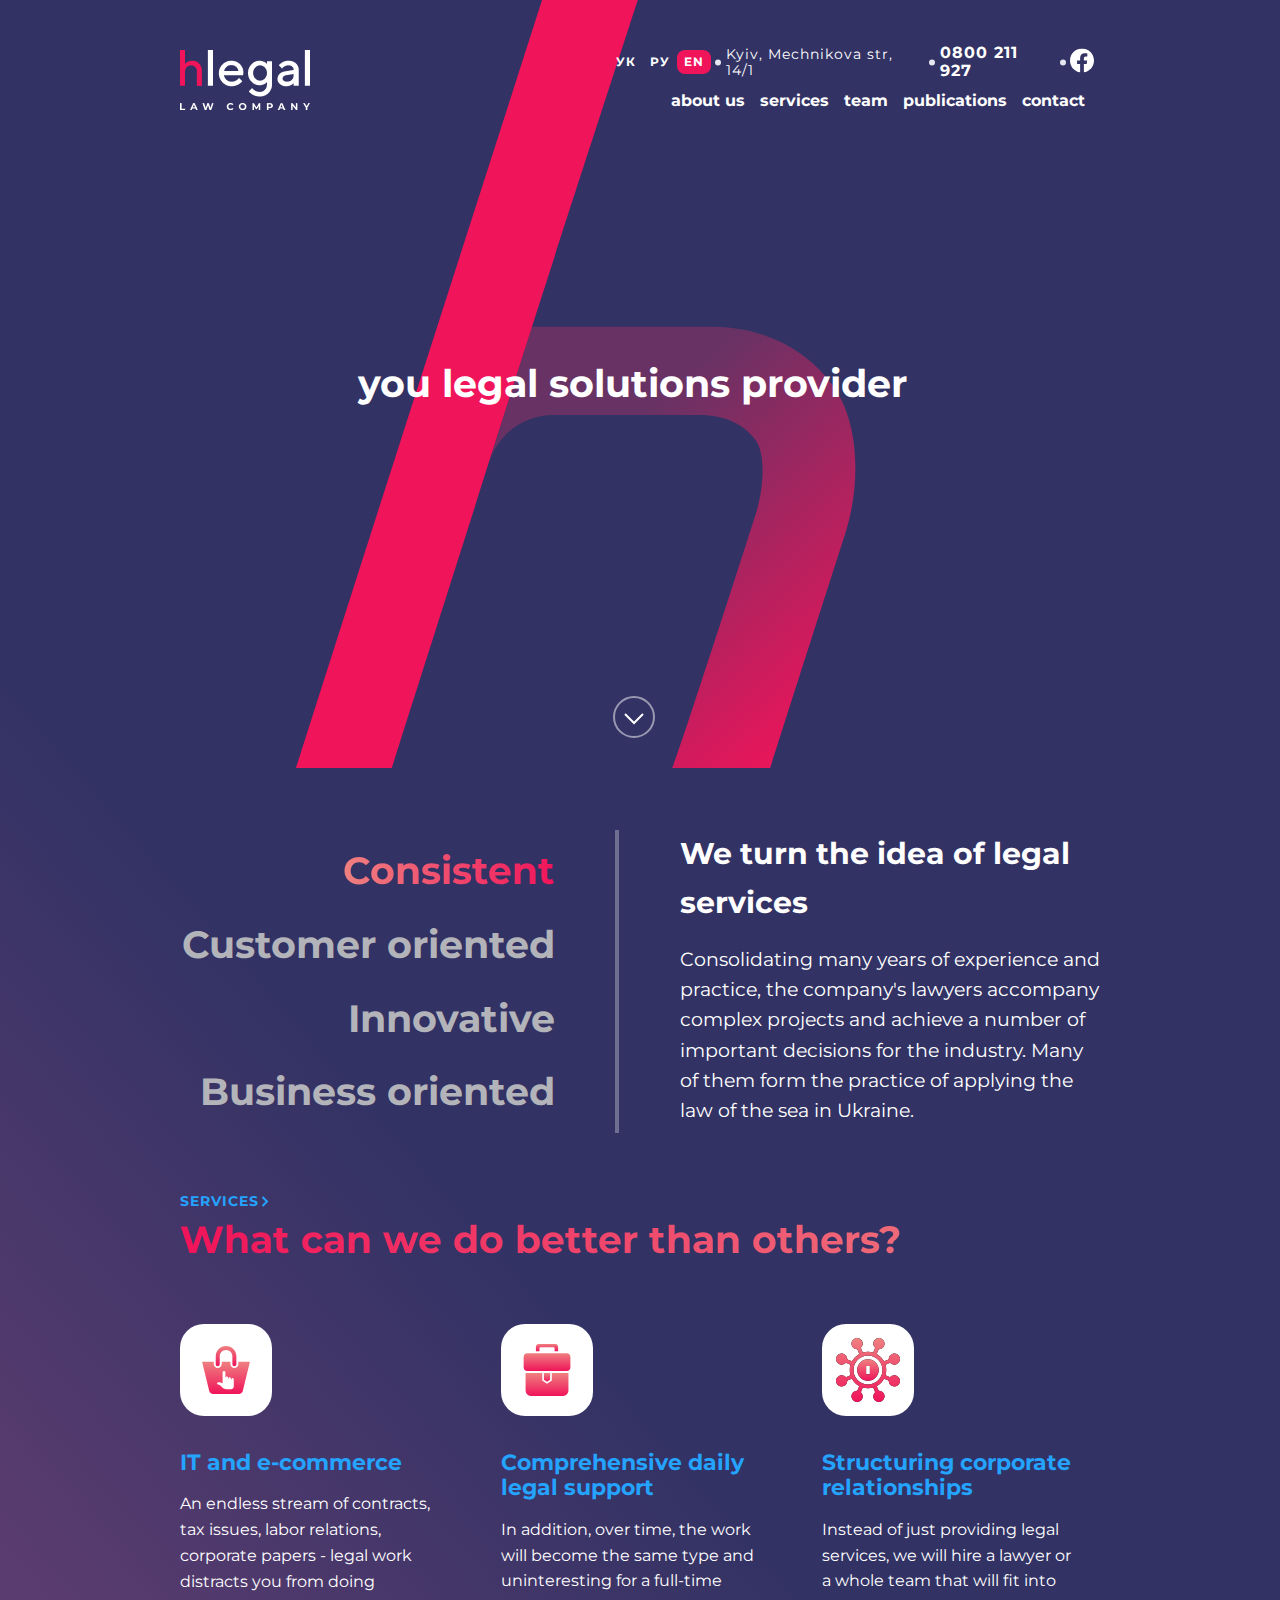
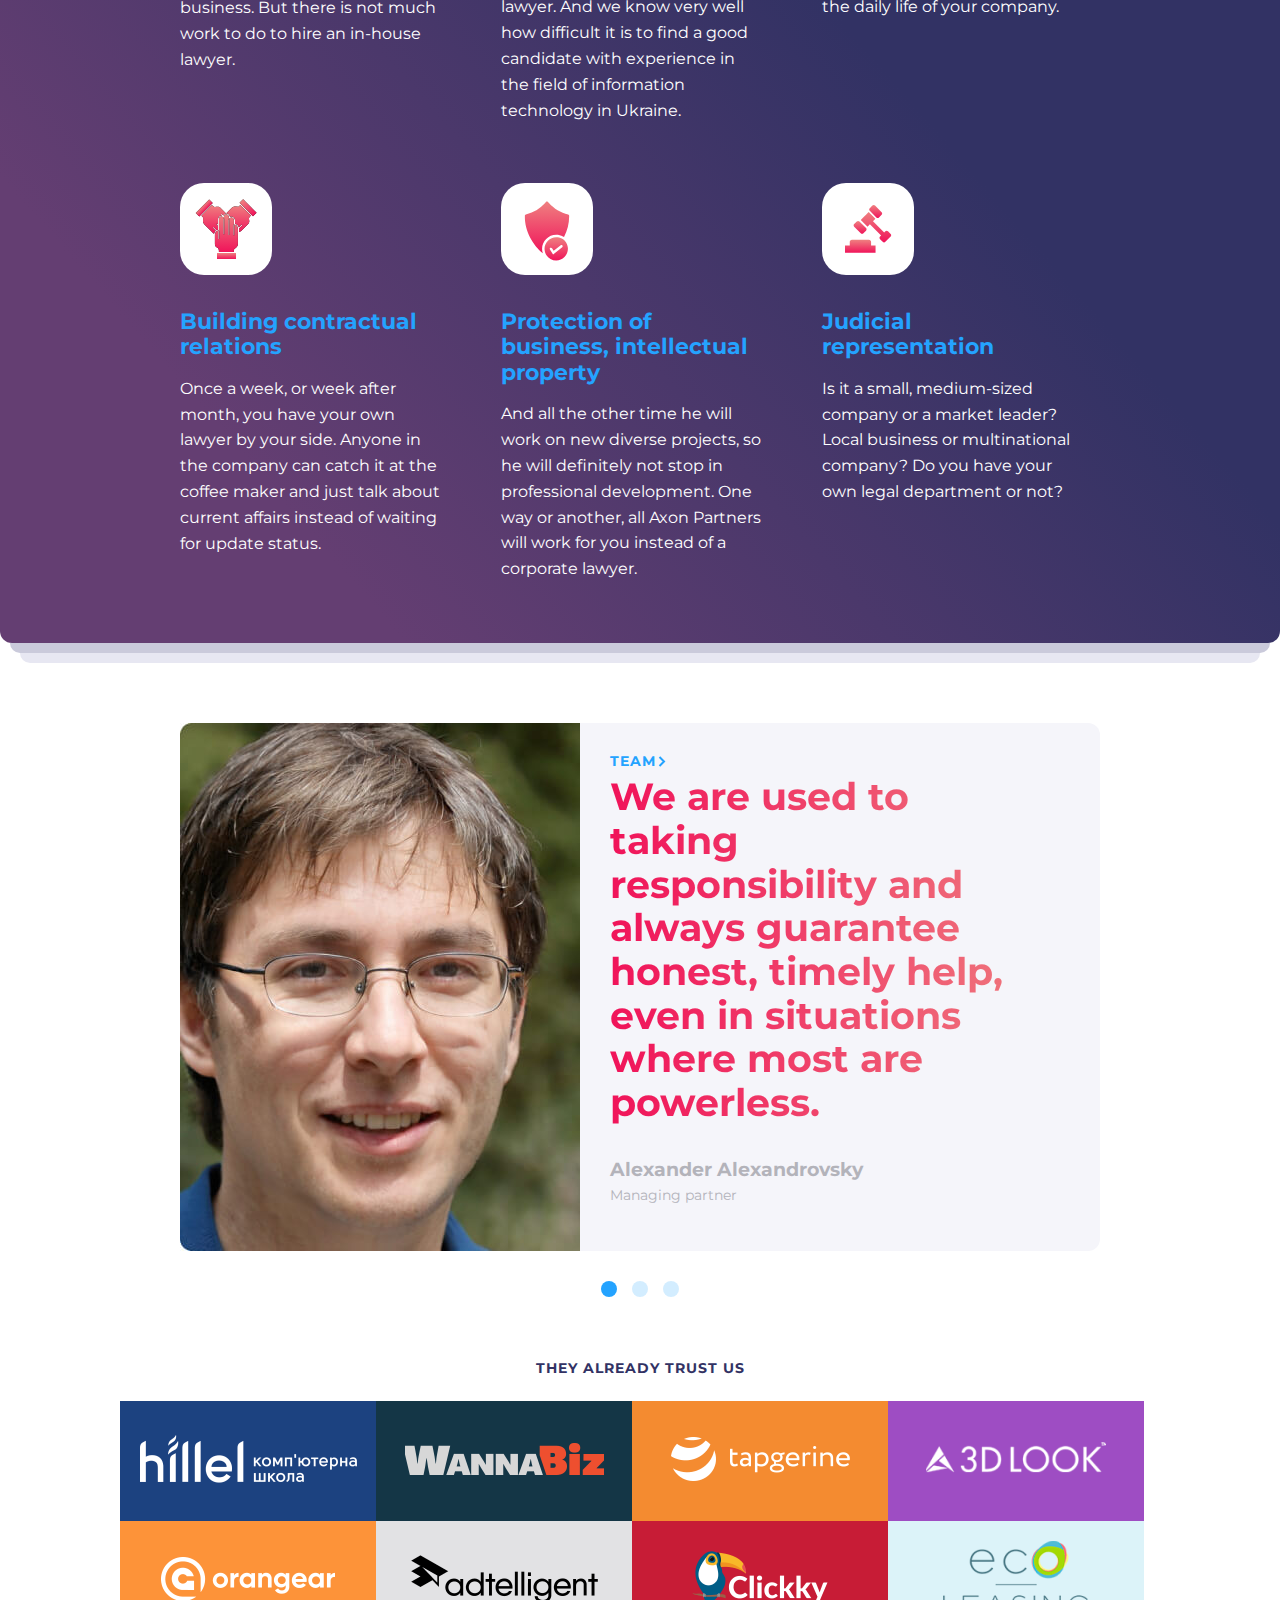
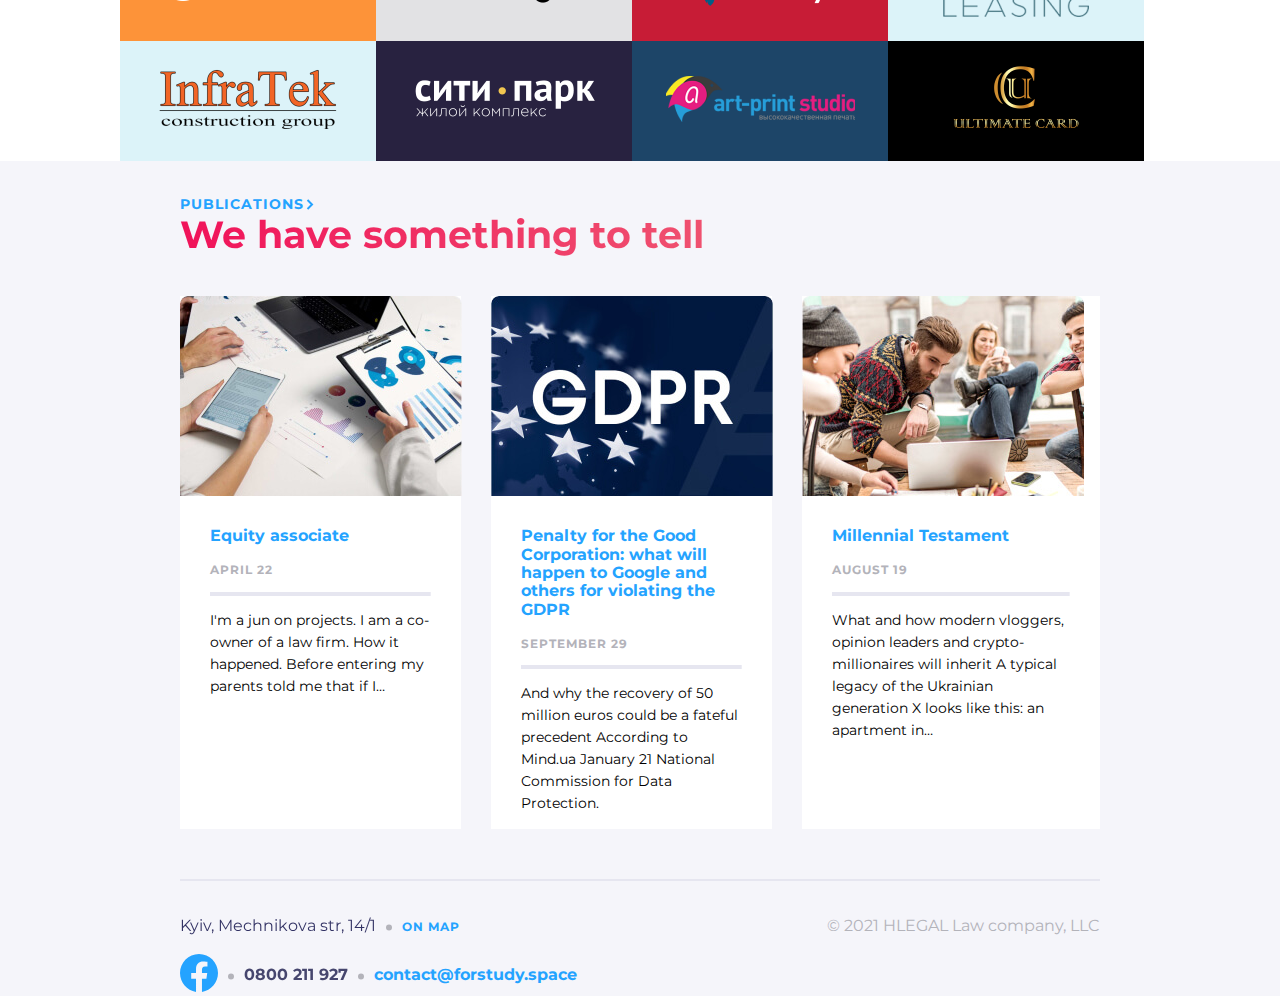
==== commit 0ee1f026: "fixed problems in bur report and added adaptation for page services-entry" ====
--- a/index.html
+++ b/index.html
@@ -282,6 +282,12 @@
                         <img src="img/team/team-1-height-500.jpg"
                              alt="Alexander Alexandrovsky"
                              class="team__img_mobile">
+                        <img src="img/team/team-1-tabled-HD.jpg"
+                             alt="Alexander Alexandrovsky"
+                             class="team__img_tabled">
+                        <img src="img/team/team-1-tabled-SD.jpg"
+                             alt="Alexander Alexandrovsky"
+                             class="team__img_tabled-sd">
                         <div class="team__container">
                             <div class="team__merge">
                                 <a class="team__link"
@@ -521,6 +527,9 @@
                     <img class="publications__img_tablet"
                          src="img/publication/publication-1-tablet-SD.jpg"
                          alt="">
+                    <img class="publications__img_desktop"
+                         src="img/publication/publication-1-descktop-SD.jpg"
+                         alt="">
                 </a>
                 <a class="publications__link"
                    href="#">
@@ -554,6 +563,9 @@
                     <img class="publications__img_tablet "
                          src="img/publication/publication-2-tablet-SD.jpg"
                          alt="">
+                    <img class="publications__img_desktop"
+                         src="img/publication/publication-2-descktop-SD.jpg"
+                         alt="">
                 </a>
                 <a class="publications__link"
                    href="#">
@@ -588,6 +600,9 @@
                          alt="">
                     <img class="publications__img_mobile "
                          src="img/publication/publication-3-mobile.jpg"
+                         alt="">
+                    <img class="publications__img_desktop"
+                         src="img/publication/publication-3-descktop-SD.jpg"
                          alt="">
                 </a>
                 <a class="publications__link"
--- a/css/style.css
+++ b/css/style.css
@@ -1 +1 @@
-﻿/*! normalize.css v8.0.1 | MIT License | github.com/necolas/normalize.css */html{line-height:1.15;-webkit-text-size-adjust:100%}body{margin:0}main{display:block}h1{font-size:2em;margin:.67em 0}hr{box-sizing:content-box;height:0;overflow:visible}pre{font-family:monospace,monospace;font-size:1em}a{background-color:transparent}abbr[title]{border-bottom:none;text-decoration:underline;text-decoration:underline dotted}b,strong{font-weight:bolder}code,kbd,samp{font-family:monospace,monospace;font-size:1em}small{font-size:80%}sub,sup{font-size:75%;line-height:0;position:relative;vertical-align:baseline}sub{bottom:-0.25em}sup{top:-0.5em}img{border-style:none}button,input,optgroup,select,textarea{font-family:inherit;font-size:100%;line-height:1.15;margin:0}button,input{overflow:visible}button,select{text-transform:none}button,[type=button],[type=reset],[type=submit]{-webkit-appearance:button}button::-moz-focus-inner,[type=button]::-moz-focus-inner,[type=reset]::-moz-focus-inner,[type=submit]::-moz-focus-inner{border-style:none;padding:0}button:-moz-focusring,[type=button]:-moz-focusring,[type=reset]:-moz-focusring,[type=submit]:-moz-focusring{outline:1px dotted ButtonText}fieldset{padding:.35em .75em .625em}legend{box-sizing:border-box;color:inherit;display:table;max-width:100%;padding:0;white-space:normal}progress{vertical-align:baseline}textarea{overflow:auto}[type=checkbox],[type=radio]{box-sizing:border-box;padding:0}[type=number]::-webkit-inner-spin-button,[type=number]::-webkit-outer-spin-button{height:auto}[type=search]{-webkit-appearance:textfield;outline-offset:-2px}[type=search]::-webkit-search-decoration{-webkit-appearance:none}::-webkit-file-upload-button{-webkit-appearance:button;font:inherit}details{display:block}summary{display:list-item}template{display:none}[hidden]{display:none}@font-face{font-family:"Montserrat";src:url("../fonts/montserrat/Montserrat-Regular.woff2") format("woff2"),url("../fonts/montserrat/Montserrat-Regular.woff") format("woff");font-weight:normal;font-style:normal;font-display:swap}@font-face{font-family:"Montserrat";src:url("../fonts/montserrat/Montserrat-Bold.woff2") format("woff2"),url("../fonts/montserrat/Montserrat-Bold.woff") format("woff");font-weight:bold;font-style:normal;font-display:swap}body{font-family:"Montserrat",sans-serif;display:flex;flex-direction:column;min-height:100vh}.main{flex-grow:1}.footer{flex-shrink:0}.center{padding-left:calc(50vw - 808px);padding-right:calc(50vw - 808px)}@media screen and (max-width: 1601px){.center{padding-left:calc(50vw - 780px);padding-right:calc(50vw - 780px)}}@media screen and (max-width: 1440px){.center{padding-left:calc(50vw - 667px);padding-right:calc(50vw - 667px)}}@media screen and (max-width: 1280px){.center{padding-left:calc(50vw - 460px);padding-right:calc(50vw - 460px)}}@media screen and (max-width: 800px){.center{padding-left:calc(50vw - 325px);padding-right:calc(50vw - 325px)}}@media screen and (max-width: 767px){.center{padding-left:calc(50vw - 172px);padding-right:calc(50vw - 172px)}}:root{--main-regular: #323264;--main-alt: #46466E;--main-soft: #686887;--accent: #F0145A;--active-regular: #24A3FF;--active-hover: #0085FF;--active-active: #006CCF;--grey-bg: #F5F5FA;--grey-bg-alt: #EDEDF7;--grey-text: #B3B3BA;--grey-separator: #E6E6F0;--gradient-regular: linear-gradient(129deg, #323264 0%, #323264 73.96%, #A54B5F 100%);--gradient-soft: linear-gradient(42deg, #323264 14.33%, #323264 51.39%, #7A425E 87.53%);--gradient-red: linear-gradient(323deg, #F0145A 6.7%, #693264 70.36%);--gradient-supersoft: linear-gradient(229deg, #323264 11.93%, #323264 57.17%, #643E72 87.46%);--gradient-red-text: linear-gradient(90deg, #F0145A 0.84%, #EF8080 99.96%)}.sitemap-body{background-color:silver;padding:50px}.sitemap-box{width:100px;height:100px}.sitemap-box[title="--main-regular"]{background:var(--main-regular)}.sitemap-box[title="--main-alt"]{background:var(--main-alt)}.sitemap-box[title="--main-soft"]{background:var(--main-soft)}.sitemap-box[title="--accent"]{background:var(--accent)}.sitemap-box[title="--active-regular"]{background:var(--active-regular)}.sitemap-box[title="--active-hover"]{background:var(--active-hover)}.sitemap-box[title="--active-active"]{background:var(--active-active)}.sitemap-box[title="--grey-bg"]{background:var(--grey-bg)}.sitemap-box[title="--grey-bg-alt"]{background:var(--grey-bg-alt)}.sitemap-box[title="--grey-text"]{background:var(--grey-text)}.sitemap-box[title="--grey-separator"]{background:var(--grey-separator)}.sitemap-box[title="--gradient-regular"]{background:var(--gradient-regular)}.sitemap-box[title="--gradient-soft"]{background:var(--gradient-soft)}.sitemap-box[title="--gradient-red"]{background:var(--gradient-red)}.sitemap-box[title="--gradient-supersoft"]{background:var(--gradient-supersoft)}.sitemap-box[title="--gradient-red-text"]{background:var(--gradient-red-text)}.sitemap-flex{display:flex;flex-wrap:wrap;gap:20px;margin-bottom:20px}hr{margin:50px;border-color:var(--active-active)}h1,h2,h3,h4,h5,h6{color:var(--main-regular);font-weight:400;line-height:1.62}img:hover{opacity:.5;transition:.5s;cursor:pointer}a{color:var(--active-regular);text-decoration:none}a:hover{color:var(--accent);transition:.5s}ul{list-style:none}ul li::before{content:"•";display:inline-block;width:1em;font-weight:bold;margin-left:-1em;color:var(--accent)}ol li::marker{color:var(--accent);font-weight:bold}button{padding:18px 30px;background:var(--active-regular);border-radius:12px;border:none;min-width:208px;color:#fff}button:hover{background:var(--active-hover);transition:.5s}button:active{background:var(--active-active)}.header{background:var(--gradient-supersoft);border-radius:0 0 12px 12px}.publications-header{border-radius:0 0 12px 12px}.nav{display:grid;grid-template-columns:364px 728px 500px;grid-template-rows:60px 940px}.nav__container{display:flex;flex-direction:column}.nav__logo_mobile{display:none}.nav__logo_descktop{display:block}.nav__logo{padding-top:50px}.nav__img-symbol{width:728px;cursor:revert}.nav__img-symbol:hover{opacity:1}.nav__slogan{font-size:38px;font-weight:700;margin:0;color:#fff;position:absolute;top:467px;padding-left:160px}.nav__scroll-btn{stroke:white;position:absolute;top:928px;margin-left:415px}.nav__scroll-btn:hover{stroke:var(--accent);transition:.5s}.nav__list{display:flex;list-style:none}.nav__close{display:none}.nav__list-contact{font-size:12px;letter-spacing:1px;font-weight:700;align-items:center;padding-top:50px;min-width:478px}.nav__list-contact :nth-child(3){border-radius:8px;background:var(--accent);padding:5px 7px;color:#fff}.nav__list-contact :nth-child(2){padding:0 7px 0 14px}.nav__list-contact :nth-child(4),.nav__list-contact :nth-child(6),.nav__list-contact :nth-child(8){padding:0 4.5px 0 4px}.nav__list-contact :nth-child(5){font-weight:400;font-size:14px}.nav__list-contact :nth-child(7){font-size:16px;padding-left:1px}.nav__link-active{color:#fff}.nav__list-menu{gap:15px;font-weight:700;padding-top:16px;padding-left:95px;grid-column:3/4;white-space:nowrap}.nav__link{color:#fff}.nav__link_services-active{color:var(--accent)}.nav__link_services-active::after{margin-top:3px;height:2px;background-color:currentColor;content:"";display:block}.nav__link_services-active:hover{opacity:.5;transition:.5s}.nav__icon{fill:#fff}.nav__icon:hover{fill:var(--accent);transition:.5s}.services-nav{display:grid;grid-template-rows:60px 60px}.publications-header__link,.publications-header__icon{color:var(--grey-text);fill:var(--grey-text)}.publications-header__link-none{color:var(--active-regular)}@media screen and (max-width: 1601px){.nav{grid-template-columns:364px 678px 500px;grid-template-rows:60px 940px}}@media screen and (max-width: 1440px){.nav{grid-template-columns:255px 558px 500px;grid-template-rows:60px 741px}.nav__img-symbol{width:697px;height:799px}.nav__slogan{top:370px;padding-left:130px}.nav__scroll-btn{top:727px;margin-left:385px}}@media screen and (max-width: 1280px){.nav{grid-template-columns:61px 335px 500px;grid-template-rows:60px 710px}.nav__img-symbol{width:669.957px;height:768px}.nav__slogan{top:353px;padding-left:117px}.nav__scroll-btn{top:696px;margin-left:372px}}@media screen and (max-width: 800px){.nav{grid-template-columns:48px 335px 500px;grid-template-rows:60px 60px 965px}.nav__img-symbol{width:893.277px;height:1024px;position:absolute;left:-138px}.nav__slogan{top:483px;padding:0;white-space:nowrap}.nav__scroll-btn{top:952px;margin-left:255px}.nav__list-contact{grid-column:1/2;grid-row:1/2;z-index:1;padding-left:9px}.nav__logo{grid-row:2/3;padding-top:45px}.nav__list-menu{grid-column:1/2;grid-row:3/4;z-index:1;padding-left:1px;padding-top:61px}}@media screen and (max-width: 767px){.nav{grid-template-columns:30px 283px 30px;grid-template-rows:58px 60px 515px}.nav__logo{padding-top:0;z-index:1}.nav__logo_mobile{display:block}.nav__logo_descktop{display:none}.nav__img-symbol{width:523.404px;height:600px;flex-shrink:0;left:-98px}.nav__slogan{top:225px;padding-left:82px;white-space:normal;width:215px}.nav__scroll-btn{top:528px;margin-left:151px}.nav__list-contact{grid-row:1/2;padding:10px 0 11px 42px;background:rgba(245, 245, 250, 0.2);margin:0;position:absolute;left:0}.nav__list-contact :nth-child(4),.nav__list-contact :nth-child(5),.nav__list-contact :nth-child(6),.nav__list-contact :nth-child(8),.nav__list-contact :nth-child(9){display:none}.nav__list-contact :nth-child(7){padding-left:142px}.nav__menu{grid-column:3/4;grid-row:2/3;z-index:1;position:relative;width:18px;height:12px;margin-left:7px;margin-top:10px}.nav__menu span{position:absolute;left:50%;translate:-50%;width:100%;height:2px;background-color:#fff}.nav__menu span:nth-child(1){top:0}.nav__menu span:nth-child(2){top:50%}.nav__menu span:nth-child(3){top:100%}.nav__close{padding-top:15px;padding-left:320px;display:block}.nav__list-menu{display:none;position:absolute;top:0;left:12px;right:12px;background-color:#fff;padding:64px 12px 12px 12px;border-radius:12px;gap:30px}.nav__link_mobile{color:var(--active-regular, #24A3FF);font-size:24px;font-weight:700}#open_menu:checked~.nav__menu span{rotate:45deg;top:50%;background-color:#ec6f5d}#open_menu:checked~.nav__menu span:nth-child(2){rotate:-225deg}#open_menu:checked~.nav__list{display:flex;flex-direction:column;align-items:center}}.menu{display:grid;grid-template-columns:495px 120px auto}.menu__info{display:flex;flex-direction:column;gap:30px;white-space:nowrap;list-style:none;justify-content:center;text-align:end;margin:0}.menu__link{font-weight:700;font-size:38px;color:var(--grey-text)}.menu__link-active{background:linear-gradient(90deg, #EF8080 0.84%, #F0145A 99.96%);background-clip:text;-webkit-background-clip:text;-webkit-text-fill-color:transparent}.menu__link-active:hover{background:var(--accent);background-clip:text;-webkit-background-clip:text;color:transparent}.menu__hr{display:none}.menu__line{padding:60px 60px}.menu__container{display:flex;flex-direction:column;justify-content:center;gap:5px;padding-left:5px}.menu__header{color:#fff;font-size:30px;font-weight:700;margin:0;padding-top:10px}.menu__desc{grid-column:2/4;color:#fff;font-size:19px;line-height:1.58;max-width:861px;padding-top:2px}@media screen and (max-width: 1280px){.menu{display:grid;grid-template-columns:375px 120px auto}.menu__info{align-items:flex-end}.menu__container{gap:20px;padding-bottom:60px}.menu__header{padding-top:12px;height:74px}.menu__desc{padding-top:2px}}@media screen and (max-width: 800px){.menu{display:flex;flex-direction:column}.menu__info{display:flex;flex-direction:row;justify-content:flex-start;padding:0;overflow:auto}.menu__line{display:none}.menu__hr{display:block;height:4px;border:none;background:rgba(255, 255, 255, 0.3);margin:60px 0 55px 0}.menu__container{display:flex;flex-direction:column;gap:0;padding-left:0}.menu__header{padding:0;margin:0}.menu__desc{padding:0;margin:0}}@media screen and (max-width: 767px){.menu{padding-left:14px}.menu__container{padding-bottom:30px}.menu__link{font-size:30px}.menu__hr{margin:30px 14px 25px 0}.menu__header{font-size:20px}.menu__desc{font-size:19px;width:315px;padding-top:10px}}.services{display:grid;grid-template-columns:493px 493px auto;grid-template-rows:auto auto 355px;gap:0 60px;margin-bottom:45px}.services :nth-child(3),.services :nth-child(4),.services :nth-child(5){grid-row:3/4}.services :nth-child(4),.services :nth-child(7){grid-column:2/3}.services :nth-child(5),.services :nth-child(8){grid-column:3/4}.services :nth-child(6){grid-column:1/2}.services__item,.services__arrow{display:flex;align-items:center}.services__item{font-size:14px;font-weight:700;letter-spacing:1px;text-transform:uppercase}.services__arrow{stroke:#24a3ff}.services__merge :hover .services__arrow{stroke:var(--accent);transition:.5s}.services__header{grid-column:1/3;grid-row:2/3;background:var(--gradient-red-text, linear-gradient(90deg, #F0145A 0.84%, #EF8080 99.96%));background-clip:text;-webkit-background-clip:text;-webkit-text-fill-color:transparent;font-size:38px;font-weight:700;margin:0}.services__container{display:flex;flex-direction:column;padding-top:53px}.services__img{border-radius:24px;background-color:#fff;padding:14px 14px}.services__img:hover{opacity:.5;transition:.3s}.services__link{padding-top:30px;font-size:22px;font-weight:700}.services__desc{color:#fff;line-height:1.62}.services-offer__header{color:#fff;font-size:22px;font-weight:700;padding-left:120px}.services-offer__container{display:flex;gap:60px;margin:0 120px 60px 120px;color:#fff;font-size:18px;font-weight:400;line-height:1.44}.services-offer__item{display:flex;flex-direction:column;gap:15px;padding:0;margin-left:18px;min-width:636px}.services-services__header{grid-row:1/3;margin-top:60px}@media screen and (max-width: 1440px){.services{grid-template-columns:400px 400px 400px;grid-template-rows:auto auto 381px}.services__header{grid-column:1/4}.services__br{display:none}}@media screen and (max-width: 1280px){.services{grid-template-columns:261px 261px 261px;grid-template-rows:auto auto 459px}.services__header{grid-column:1/4}.services__br{display:none}}@media screen and (max-width: 800px){.services{grid-template-columns:320px 320px;grid-template-rows:auto 110px 433px 403px;gap:0 34px}.services :nth-child(5),.services :nth-child(6){grid-row:4/5}.services :nth-child(5),.services :nth-child(7){grid-column:1/2}.services :nth-child(6),.services :nth-child(8){grid-column:2/3}.services :nth-child(7),.services :nth-child(8){grid-row:5/6}.services__header{grid-column:1/3}.services__desc{width:294px}.services__br{display:none}}@media screen and (max-width: 767px){.services{display:flex;flex-direction:column;padding-left:14px;margin-bottom:40px}.services__header{font-size:30px}.services__container{padding:15px 0}.services__link{padding-bottom:15px}.services__desc{width:315px;margin:0}}.shadow-dark{background:#cacadb;border-radius:0 0 12px 12px;margin:0 10px;height:10px}.shadow-light{background:#e7e7f2;border-radius:0 0 12px 12px;margin:0 20px;height:10px}.shadow-light-services{margin-bottom:60px}.team{margin-top:60px;margin-bottom:60px}.team__slide{display:none}.team__flex{display:flex;height:298px}input:checked+.team__slide{display:block}.team__content{margin-bottom:30px}.team__dots{display:flex;justify-content:center;align-items:center;list-style:none;gap:15px;margin:0;padding:0}.team__toggle{display:block;width:16px;height:16px;border-radius:50%;opacity:.2;background:var(--active-regular);color:transparent;cursor:pointer;font-size:0;overflow:hidden}.team__toggle:hover{opacity:.5;transition:.3s}.team__toggle-active{opacity:1}.team__img{align-self:stretch;border-radius:12px 0 0 12px;display:block}.team__img_media{display:none;align-self:stretch;border-radius:12px 0 0 12px}.team__img_mobile{display:none}.team__container{padding:30px 30px;background:var(--grey-bg);border-radius:0 12px 12px 0}.team__link,.team__arrow{display:flex;align-items:center}.team__link{font-size:14px;font-weight:700;letter-spacing:1px;text-transform:uppercase}.team__arrow{stroke:#24a3ff}.team__merge :hover .team__arrow{stroke:var(--accent);transition:.5s}.team__header{background:var(--gradient-red-text);background-clip:text;-webkit-background-clip:text;-webkit-text-fill-color:transparent;font-size:38px;font-weight:700;padding-top:6px;padding-bottom:30px;margin:0}.team__name{color:var(--grey-text);font-weight:700;margin:0}.team__desc{color:var(--grey-text);font-size:14px;line-height:1.57;margin:0}.team__br{display:none}@media screen and (max-width: 1440px){.team__img{display:none}.team__img_media{display:block;width:400px;height:344px}.team__container{height:284px}.team__content{margin-bottom:74px}}@media screen and (max-width: 1280px){.team__img{display:none}.team__img_media{display:block;width:400px;height:528px}.team__container{height:468px}.team__content{margin-bottom:260px}.team__header{padding-bottom:30px}.team__br{display:block}}@media screen and (max-width: 800px){.team__flex{display:flex;flex-direction:column;height:298px}.team__img_media{display:block;width:650px;height:500px}.team__container{border-radius:0 0 12px 12px}.team__content{margin-bottom:670px}.team__br{display:none}}@media screen and (max-width: 767px){.team{margin-top:30px;margin-left:15px}.team__flex{display:flex;flex-direction:column}.team__img_media{display:none}.team__img_mobile{display:block;width:315px;height:500px}.team__container{width:255px}.team__header{font-size:30px}.team__content{margin-bottom:819px}}.clients{padding-left:calc(50vw - 868px);padding-right:calc(50vw - 860px)}.clients__header{color:var(--main-regular);font-size:14px;font-weight:700;letter-spacing:1px;text-transform:uppercase;text-align:center;padding-bottom:7px}.clients__container{display:grid;grid-template-columns:repeat(4, 430px);grid-template-rows:repeat(3, 120px);margin:0;padding-bottom:60px}.clients__box{display:flex;justify-content:center;align-items:center;cursor:pointer}.clients__box:hover{opacity:.5;transition:.5s}.clients__box:nth-child(1){background-color:#1c4280;border-top-left-radius:10px}.clients__box:nth-child(2){background-color:#143646}.clients__box:nth-child(3){background-color:#f48b30}.clients__box:nth-child(4){background-color:#9e4dc3;border-top-right-radius:10px}.clients__box:nth-child(5){background-color:#fd9339}.clients__box:nth-child(6){background-color:#e2e2e4}.clients__box:nth-child(7){background-color:#c71c36}.clients__box:nth-child(8){background-color:#dcf3f9}.clients__box:nth-child(9){background-color:#dcf3f9;border-bottom-left-radius:10px}.clients__box:nth-child(10){background-color:#282240}.clients__box:nth-child(11){background-color:#1d4568}.clients__box:nth-child(12){background-color:#000;border-bottom-right-radius:10px}.clients__header-services{margin-top:60px}@media screen and (max-width: 1700px){.clients{padding-left:calc(50vw - 840px);padding-right:calc(50vw - 840px)}.clients__container{display:grid;grid-template-columns:repeat(4, 420px);grid-template-rows:repeat(3, 120px);margin:0;padding-bottom:60px}}@media screen and (max-width: 1601px){.clients{padding-left:calc(50vw - 840px);padding-right:calc(50vw - 840px)}.clients__container{grid-template-columns:repeat(4, 395.5px)}}@media screen and (max-width: 1440px){.clients{padding-left:calc(50vw - 720px);padding-right:calc(50vw - 720px)}.clients__container{grid-template-columns:repeat(4, 356px);padding-bottom:0}}@media screen and (max-width: 1400px){.clients{padding-left:calc(50vw - 710px);padding-right:calc(50vw - 710px)}.clients__container{grid-template-columns:repeat(4, 338px);padding-bottom:0}}@media screen and (max-width: 1280px){.clients{padding-left:calc(50vw - 520px);padding-right:calc(50vw - 520px)}.clients__container{grid-template-columns:repeat(4, 256px);padding-bottom:0}}@media screen and (max-width: 800px){.clients{padding-left:calc(50vw - 398px);padding-right:calc(50vw - 398px)}.clients__container{grid-template-columns:repeat(3, 256px);grid-template-rows:repeat(4, 120px);padding-bottom:0}.clients__box:nth-child(3){background-color:#f48b30;border-top-right-radius:10px}.clients__box:nth-child(4){background-color:#9e4dc3;border-top-right-radius:0}.clients__box:nth-child(10){background-color:#282240;border-bottom-left-radius:10px}}@media screen and (max-width: 767px){.clients{padding-left:calc(50vw - 398px);padding-right:calc(50vw - 398px)}.clients__container{display:flex;flex-direction:column;overflow:auto}.clients__header{padding-bottom:10px}.clients__box{height:120px}.clients__box:nth-child(7),.clients__box:nth-child(8),.clients__box:nth-child(9),.clients__box:nth-child(10),.clients__box:nth-child(11),.clients__box:nth-child(12){display:none}}.publications{padding-top:35.5px;background:var(--grey-bg)}.publications__item,.publications__arrow{display:flex;align-items:center}.publications__item{font-size:14px;font-weight:700;letter-spacing:1px;text-transform:uppercase}.publications__arrow{stroke:#24a3ff}.publications__merge :hover .publications__arrow{stroke:var(--accent);transition:.5s}.publications__header{background:var(--gradient-red-text, linear-gradient(90deg, #F0145A 0.84%, #EF8080 99.96%));background-clip:text;-webkit-background-clip:text;-webkit-text-fill-color:transparent;font-size:38px;font-weight:700;margin:0;padding-bottom:23px}.publications__container{display:flex;gap:30px}.publications__box{display:flex;flex-direction:column;background-color:#fff;min-width:513px}.publications__text,.publications__data,.publications__line,.publications__desc{padding-left:30px;padding-right:30px}.publications__img_height{width:513px;max-height:200px;border-radius:8px 8px 0 0;padding-bottom:1px;display:block}.publications__img{display:none;width:420px;max-height:200px;border-radius:8px 8px 0 0}.publications__img_small{display:none;max-height:200px;border-radius:8px 8px 0 0}.publications__img_tablet{display:none}.publications__img_mobile{display:none}.publications__text{color:var(--active-regular);font-weight:700;margin:0;padding-top:27px}.publications__text:hover{color:var(--accent);transition:.5s}.publications__data{color:var(--grey-text);font-size:12px;font-weight:700;letter-spacing:1px;text-transform:uppercase;margin:0;padding-top:17.5px}.publications__line{height:4px;padding-top:15px}.publications__desc{color:#000;font-size:14px;font-weight:400;line-height:1.57}@media screen and (max-width: 1601px){.publications__container{display:flex;gap:12px}}@media screen and (max-width: 1440px){.publications__container{gap:30px}.publications__img_height{display:none}.publications__img{display:block}.publications__box{min-width:420px}.publications__text{padding-top:31px}}@media screen and (max-width: 1280px){.publications__img_height{display:none}.publications__img{display:none}.publications__img_small{display:block}.publications__box{min-width:281px}}@media screen and (max-width: 800px){.publications__container{display:grid;grid-template-columns:309px 309px;gap:30px}.publications__container :nth-child(3){grid-column:1/3}.publications__img_small{display:none}.publications__img_tablet{display:block}.publications__box{height:514px}.publications__box:last-child{height:388px}}@media screen and (max-width: 767px){.publications{padding-left:50px}.publications__header{font-size:30px;width:315px;padding-bottom:35px}.publications__container{display:flex;flex-direction:column;margin:0}.publications__img_tablet{width:315px;height:200px}.publications__img_tablet-hidden{display:none}.publications__img_mobile{display:block}.publications__box{height:100%;width:315px}.publications__box:last-child{height:100%}.publications__desc{width:255px;padding-bottom:15px}}.footer{background:var(--grey-bg)}.footer__hl{border:none;height:2px;background:var(--grey-separator);margin:50px 0 0 0}.footer__nav{display:flex;justify-content:space-between;margin:0}.footer__list{display:flex;align-items:center;gap:10px;list-style:none;padding:0;margin:0}.footer__list-places li:nth-child(1){background:var(--main-regular);background-clip:text;-webkit-background-clip:text;-webkit-text-fill-color:transparent}.footer__list-places li:nth-child(1):hover{background:var(--accent);background-clip:text;-webkit-background-clip:text;-webkit-text-fill-color:transparent}.footer__list-places li:nth-child(3){font-size:12px;font-weight:700;letter-spacing:1px;text-transform:uppercase}.footer__list-contact{padding-top:18px}.footer__list-contact li{font-weight:700}.footer__list-contact li:nth-child(3){background:var(--main-alt);background-clip:text;-webkit-background-clip:text;-webkit-text-fill-color:transparent}.footer__list-contact li:nth-child(3):hover{background:var(--accent);background-clip:text;-webkit-background-clip:text;-webkit-text-fill-color:transparent}.footer__socnetwork{fill:#24a3ff}.footer__socnetwork:hover{fill:var(--accent);transition:.5s}.footer__dots{fill:var(--grey-text)}.footer__policy{color:var(--grey-text)}.footer__policy_mobile{display:none}@media screen and (max-width: 1440px){.footer__nav-places{padding-top:18px}.footer__list-contact{padding-top:0}}@media screen and (max-width: 1280px){.footer__nav-places{padding-top:20px}.footer__list-contact{padding-top:2px}}@media screen and (max-width: 800px){.footer__hl{margin:28px 0 0 0}}@media screen and (max-width: 767px){.footer__nav{flex-direction:column}.footer__list{flex-direction:column;padding-top:25px}.footer__list-places li:nth-child(2){display:none}.footer__list-contact li:nth-child(2),.footer__list-contact li:nth-child(4){display:none}.footer__policy{display:none}.footer__policy_mobile{display:block;text-align:center;padding-top:5px}}.offer__container{display:flex;flex-direction:column;align-items:center;margin:60px 0}.offer__header{font-size:38px;font-weight:700;background:var(--gradient-red-text);background-clip:text;-webkit-background-clip:text;-webkit-text-fill-color:transparent}.offer__desc{color:#fff;font-size:19px;line-height:1.58;text-align:center;width:1360px}.offer__btn{box-shadow:0 0 20px 0 rgba(36, 163, 255, 0.5);font-weight:700;cursor:pointer;margin-left:700px;margin-bottom:60px}.offer__hl{height:4px;border:none;background:rgba(255, 255, 255, 0.5);margin:0 120px 30px 120px}.post{display:flex;flex-direction:column;justify-content:center;margin:60px 120px}.post__img,.post__news,.post__data,.post__hl,.post__desc,.post__header,.post__item,.post__text_img{width:1360px}.post__img{border-radius:12px}.post__news{font-size:30px;font-weight:700}.post__data{color:var(--grey-text);font-size:12px;font-weight:700;letter-spacing:1px;text-transform:uppercase}.post__hl{height:4px;border:none;background:var(--grey-separator);margin:0}.post__desc{color:#000;line-height:1.62}.post__header_hero{background:var(--gradient-red-text);background-clip:text;-webkit-background-clip:text;-webkit-text-fill-color:transparent;font-size:38px;font-weight:700}.post__header{font-size:22px;font-weight:700}.post__item{font-size:18px;font-weight:400;line-height:1.44}.post__img_setting{max-width:640px;padding-left:360px}.post__text_img{color:var(--grey-text);text-align:center;font-size:14px;line-height:1.57}.post__container{display:flex;gap:28px;padding-top:30px}.post__socnetwork{border-radius:12px;padding:9px;background:var(--grey-bg)}.post__socnetwork:hover{background:var(--grey-bg-alt);transition:.5s}/*# sourceMappingURL=style.css.map */
+﻿/*! normalize.css v8.0.1 | MIT License | github.com/necolas/normalize.css */html{line-height:1.15;-webkit-text-size-adjust:100%}body{margin:0}main{display:block}h1{font-size:2em;margin:.67em 0}hr{box-sizing:content-box;height:0;overflow:visible}pre{font-family:monospace,monospace;font-size:1em}a{background-color:transparent}abbr[title]{border-bottom:none;text-decoration:underline;text-decoration:underline dotted}b,strong{font-weight:bolder}code,kbd,samp{font-family:monospace,monospace;font-size:1em}small{font-size:80%}sub,sup{font-size:75%;line-height:0;position:relative;vertical-align:baseline}sub{bottom:-0.25em}sup{top:-0.5em}img{border-style:none}button,input,optgroup,select,textarea{font-family:inherit;font-size:100%;line-height:1.15;margin:0}button,input{overflow:visible}button,select{text-transform:none}button,[type=button],[type=reset],[type=submit]{-webkit-appearance:button}button::-moz-focus-inner,[type=button]::-moz-focus-inner,[type=reset]::-moz-focus-inner,[type=submit]::-moz-focus-inner{border-style:none;padding:0}button:-moz-focusring,[type=button]:-moz-focusring,[type=reset]:-moz-focusring,[type=submit]:-moz-focusring{outline:1px dotted ButtonText}fieldset{padding:.35em .75em .625em}legend{box-sizing:border-box;color:inherit;display:table;max-width:100%;padding:0;white-space:normal}progress{vertical-align:baseline}textarea{overflow:auto}[type=checkbox],[type=radio]{box-sizing:border-box;padding:0}[type=number]::-webkit-inner-spin-button,[type=number]::-webkit-outer-spin-button{height:auto}[type=search]{-webkit-appearance:textfield;outline-offset:-2px}[type=search]::-webkit-search-decoration{-webkit-appearance:none}::-webkit-file-upload-button{-webkit-appearance:button;font:inherit}details{display:block}summary{display:list-item}template{display:none}[hidden]{display:none}@font-face{font-family:"Montserrat";src:url("../fonts/montserrat/Montserrat-Regular.woff2") format("woff2"),url("../fonts/montserrat/Montserrat-Regular.woff") format("woff");font-weight:normal;font-style:normal;font-display:swap}@font-face{font-family:"Montserrat";src:url("../fonts/montserrat/Montserrat-Bold.woff2") format("woff2"),url("../fonts/montserrat/Montserrat-Bold.woff") format("woff");font-weight:bold;font-style:normal;font-display:swap}body{font-family:"Montserrat",sans-serif;display:flex;flex-direction:column;min-height:100vh}.main{flex-grow:1}.footer{flex-shrink:0}.center{padding-left:calc(50vw - 808px);padding-right:calc(50vw - 808px)}@media screen and (max-width: 1601px){.center{padding-left:calc(50vw - 780px);padding-right:calc(50vw - 780px)}}@media screen and (max-width: 1440px){.center{padding-left:calc(50vw - 667px);padding-right:calc(50vw - 667px)}}@media screen and (max-width: 1280px){.center{padding-left:calc(50vw - 460px);padding-right:calc(50vw - 460px)}}@media screen and (max-width: 800px){.center{padding-left:calc(50vw - 325px);padding-right:calc(50vw - 325px)}}@media screen and (max-width: 767px){.center{padding-left:calc(50vw - 172px);padding-right:calc(50vw - 172px)}}@media screen and (max-width: 320px){.center{padding-left:calc(50vw - 152px);padding-right:calc(50vw - 152px)}}:root{--main-regular: #323264;--main-alt: #46466E;--main-soft: #686887;--accent: #F0145A;--active-regular: #24A3FF;--active-hover: #0085FF;--active-active: #006CCF;--grey-bg: #F5F5FA;--grey-bg-alt: #EDEDF7;--grey-text: #B3B3BA;--grey-separator: #E6E6F0;--gradient-regular: linear-gradient(129deg, #323264 0%, #323264 73.96%, #A54B5F 100%);--gradient-soft: linear-gradient(42deg, #323264 14.33%, #323264 51.39%, #7A425E 87.53%);--gradient-red: linear-gradient(323deg, #F0145A 6.7%, #693264 70.36%);--gradient-supersoft: linear-gradient(229deg, #323264 11.93%, #323264 57.17%, #643E72 87.46%);--gradient-red-text: linear-gradient(90deg, #F0145A 0.84%, #EF8080 99.96%)}.sitemap-body{background-color:silver;padding:50px}.sitemap-box{width:100px;height:100px}.sitemap-box[title="--main-regular"]{background:var(--main-regular)}.sitemap-box[title="--main-alt"]{background:var(--main-alt)}.sitemap-box[title="--main-soft"]{background:var(--main-soft)}.sitemap-box[title="--accent"]{background:var(--accent)}.sitemap-box[title="--active-regular"]{background:var(--active-regular)}.sitemap-box[title="--active-hover"]{background:var(--active-hover)}.sitemap-box[title="--active-active"]{background:var(--active-active)}.sitemap-box[title="--grey-bg"]{background:var(--grey-bg)}.sitemap-box[title="--grey-bg-alt"]{background:var(--grey-bg-alt)}.sitemap-box[title="--grey-text"]{background:var(--grey-text)}.sitemap-box[title="--grey-separator"]{background:var(--grey-separator)}.sitemap-box[title="--gradient-regular"]{background:var(--gradient-regular)}.sitemap-box[title="--gradient-soft"]{background:var(--gradient-soft)}.sitemap-box[title="--gradient-red"]{background:var(--gradient-red)}.sitemap-box[title="--gradient-supersoft"]{background:var(--gradient-supersoft)}.sitemap-box[title="--gradient-red-text"]{background:var(--gradient-red-text)}.sitemap-flex{display:flex;flex-wrap:wrap;gap:20px;margin-bottom:20px}hr{margin:50px;border-color:var(--active-active)}h1,h2,h3,h4,h5,h6{color:var(--main-regular);font-weight:400;line-height:1.62}img:hover{opacity:.5;transition:.5s;cursor:pointer}a{color:var(--active-regular);text-decoration:none}a:hover{color:var(--accent);transition:.5s}ul{list-style:none}ul li::before{content:"•";display:inline-block;width:1em;font-weight:bold;margin-left:-1em;color:var(--accent)}ol li::marker{color:var(--accent);font-weight:bold}button{padding:18px 30px;background:var(--active-regular);border-radius:12px;border:none;min-width:208px;color:#fff}button:hover{background:var(--active-hover);transition:.5s}button:active{background:var(--active-active)}.header{background:var(--gradient-supersoft);border-radius:0 0 12px 12px}.publications-header{border-radius:0 0 12px 12px}.nav{display:grid;grid-template-columns:364px 728px 500px;grid-template-rows:60px 940px}.nav__container{display:flex;flex-direction:column}.nav__logo_mobile{display:none}.nav__logo_descktop{display:block}.nav__logo{padding-top:50px}.nav__img-symbol{width:728px;cursor:revert}.nav__img-symbol:hover{opacity:1}.nav__slogan{font-size:38px;font-weight:700;margin:0;color:#fff;position:absolute;top:467px;padding-left:160px}.nav__scroll-btn{stroke:white;position:absolute;top:928px;margin-left:415px}.nav__scroll-btn:hover{stroke:var(--accent);transition:.5s}.nav__list{display:flex;list-style:none}.nav__close{display:none}.nav__list-contact{font-size:12px;letter-spacing:1px;font-weight:700;align-items:center;padding-top:50px;min-width:478px}.nav__list-contact :nth-child(3){border-radius:8px;background:var(--accent);padding:5px 7px;color:#fff}.nav__list-contact :nth-child(2){padding:0 7px 0 14px}.nav__list-contact :nth-child(4),.nav__list-contact :nth-child(6),.nav__list-contact :nth-child(8){padding:0 4.5px 0 4px}.nav__list-contact :nth-child(5){font-weight:400;font-size:14px}.nav__list-contact :nth-child(7){font-size:16px;padding-left:1px}.nav__link-active{color:#fff}.nav__list-menu{gap:15px;font-weight:700;padding-top:16px;padding-left:95px;grid-column:3/4;white-space:nowrap}.nav__link{color:#fff}.nav__link_services-active{color:var(--accent)}.nav__link_services-active::after{margin-top:3px;height:2px;color:var(--accent);background-color:currentColor;content:"";display:block}.nav__link_services-active:hover{opacity:.5;transition:.5s}.nav__icon{fill:#fff}.nav__icon:hover{fill:var(--accent);transition:.5s}.services-nav{display:grid;grid-template-columns:500px 600px;grid-template-rows:60px 60px}.services-nav__logo_mobile{display:none}.publications-header__link,.publications-header__icon{color:var(--grey-text);fill:var(--grey-text)}.publications-header__link-none{color:var(--active-regular)}@media screen and (max-width: 1601px){.nav{grid-template-columns:364px 678px 500px;grid-template-rows:60px 940px}.services-nav{grid-template-columns:500px 500px}}@media screen and (max-width: 1440px){.nav{grid-template-columns:255px 558px 500px;grid-template-rows:60px 741px}.nav__img-symbol{width:697px;height:799px}.nav__slogan{top:370px;padding-left:130px}.nav__scroll-btn{top:727px;margin-left:385px}.services-nav{grid-template-columns:500px 310px}}@media screen and (max-width: 1280px){.nav{grid-template-columns:61px 335px 500px;grid-template-rows:60px 710px}.nav__img-symbol{width:669.957px;height:768px}.nav__slogan{top:353px;padding-left:117px}.nav__scroll-btn{top:696px;margin-left:372px}.services-nav{grid-template-columns:85px 310px}}@media screen and (max-width: 800px){.nav{grid-template-columns:48px 335px 500px;grid-template-rows:60px 60px 965px}.nav__img-symbol{width:893.277px;height:1024px;position:absolute;left:-138px}.nav__slogan{top:483px;padding:0;white-space:nowrap}.nav__scroll-btn{top:952px;margin-left:255px}.nav__list-contact{grid-column:1/2;grid-row:1/2;z-index:1;padding-left:9px}.nav__logo{grid-row:2/3;padding-top:45px}.nav__list-menu{grid-column:1/2;grid-row:3/4;z-index:1;padding-left:1px;padding-top:61px}}@media screen and (max-width: 767px){.nav{grid-template-columns:30px 283px 30px;grid-template-rows:58px 60px 515px}.nav__logo{padding-top:0;z-index:1}.nav__logo_mobile{display:block}.nav__logo_descktop{display:none}.nav__img-symbol{width:523.404px;height:600px;flex-shrink:0;left:-98px}.nav__slogan{top:225px;padding-left:82px;white-space:normal;width:215px}.nav__scroll-btn{top:528px;margin-left:151px}.nav__list-contact{grid-row:1/2;padding:10px 0 11px 42px;background:rgba(245, 245, 250, 0.2);margin:0;position:absolute;left:0}.nav__list-contact :nth-child(4),.nav__list-contact :nth-child(5),.nav__list-contact :nth-child(6),.nav__list-contact :nth-child(8),.nav__list-contact :nth-child(9){display:none}.nav__list-contact :nth-child(7){padding-left:142px}.nav__menu{grid-column:3/4;grid-row:2/3;z-index:1;position:relative;width:18px;height:12px;margin-left:7px;margin-top:10px}.nav__menu span{position:absolute;left:50%;translate:-50%;width:100%;height:2px;background-color:#fff}.nav__menu span:nth-child(1){top:0}.nav__menu span:nth-child(2){top:50%}.nav__menu span:nth-child(3){top:100%}.nav__close{padding-top:15px;padding-left:320px;display:block}.nav__list-menu{display:none;position:absolute;top:0;left:12px;right:12px;background-color:#fff;padding:64px 12px 12px 12px;border-radius:12px;gap:30px}.nav__link_mobile{color:var(--active-regular, #24A3FF);font-size:24px;font-weight:700}#open_menu:checked~.nav__menu span{rotate:45deg;top:50%;background-color:#ec6f5d}#open_menu:checked~.nav__menu span:nth-child(2){rotate:-225deg}#open_menu:checked~.nav__list{display:flex;flex-direction:column;align-items:center}.services-nav{grid-template-columns:305px auto;grid-template-rows:45px}.services-nav__logo_desktop{display:none}.services-nav__logo_mobile{display:block;padding-top:0}.services-nav__menu{margin-top:20px}}@media screen and (max-width: 400px){.nav__img-symbol{left:-121px}.nav__list-contact :nth-child(7){padding-left:70px}}@media screen and (max-width: 320px){.nav__img-symbol{left:-164px}.nav__list-contact :nth-child(7){padding-left:35px}}.menu{display:grid;grid-template-columns:495px 120px auto}.menu__info{display:flex;flex-direction:column;gap:30px;white-space:nowrap;list-style:none;justify-content:center;text-align:end;margin:0}.menu__link{font-weight:700;font-size:38px;color:var(--grey-text)}.menu__link-active{background:linear-gradient(90deg, #EF8080 0.84%, #F0145A 99.96%);background-clip:text;-webkit-background-clip:text;-webkit-text-fill-color:transparent}.menu__link-active:hover{background:var(--accent);background-clip:text;-webkit-background-clip:text;color:transparent}.menu__hr{display:none}.menu__line{padding:60px 60px}.menu__container{display:flex;flex-direction:column;justify-content:center;gap:5px;padding-left:5px}.menu__header{color:#fff;font-size:30px;font-weight:700;margin:0;padding-top:10px}.menu__desc{grid-column:2/4;color:#fff;font-size:19px;line-height:1.58;max-width:861px;padding-top:2px}@media screen and (max-width: 1280px){.menu{display:grid;grid-template-columns:375px 120px auto}.menu__info{align-items:flex-end}.menu__container{gap:20px}.menu__header{padding-top:12px;height:74px}.menu__desc{padding-top:2px}}@media screen and (max-width: 800px){.menu{display:flex;flex-direction:column}.menu__info{display:flex;flex-direction:row;justify-content:flex-start;padding:0;overflow:auto}.menu__info::-webkit-scrollbar{display:none}.menu__line{display:none}.menu__hr{display:block;height:4px;border:none;background:rgba(255, 255, 255, 0.3);margin:60px 0 55px 0}.menu__container{display:flex;flex-direction:column;gap:0;padding-left:0;padding-bottom:60px}.menu__header{padding:0;margin:0}.menu__desc{padding:0;margin:0}}@media screen and (max-width: 767px){.menu{padding-left:14px}.menu__container{padding-bottom:30px}.menu__link{font-size:30px}.menu__hr{margin:30px 14px 25px 0}.menu__header{font-size:20px}.menu__desc{font-size:19px;width:315px;padding-top:10px}}@media screen and (max-width: 320px){.menu__desc{font-size:19px;width:255px;padding-top:10px}}.services{display:grid;grid-template-columns:493px 493px auto;grid-template-rows:auto auto 355px;gap:0 60px;margin-bottom:45px}.services :nth-child(3),.services :nth-child(4),.services :nth-child(5){grid-row:3/4}.services :nth-child(4),.services :nth-child(7){grid-column:2/3}.services :nth-child(5),.services :nth-child(8){grid-column:3/4}.services :nth-child(6){grid-column:1/2}.services__item,.services__arrow{display:flex;align-items:center}.services__item{font-size:14px;font-weight:700;letter-spacing:1px;text-transform:uppercase}.services__arrow{stroke:#24a3ff}.services__merge :hover .services__arrow{stroke:var(--accent);transition:.5s}.services__header{grid-column:1/3;grid-row:2/3;background:var(--gradient-red-text, linear-gradient(90deg, #F0145A 0.84%, #EF8080 99.96%));background-clip:text;-webkit-background-clip:text;-webkit-text-fill-color:transparent;font-size:38px;font-weight:700;margin:0}.services__container{display:flex;flex-direction:column;padding-top:53px}.services__img{border-radius:24px;background-color:#fff;padding:14px 14px}.services__img:hover{opacity:.5;transition:.3s}.services__link{padding-top:30px;font-size:22px;font-weight:700}.services__desc{color:#fff;line-height:1.62}.services-offer__header{color:#fff;font-size:22px;font-weight:700;padding-left:120px}.services-offer__container{display:flex;gap:60px;margin:0 120px 60px 120px;color:#fff;font-size:18px;font-weight:400;line-height:1.44}.services-offer__item{display:flex;flex-direction:column;gap:15px;padding:0;margin-left:18px;min-width:636px}.services-services__header{grid-row:1/3;margin-top:60px}@media screen and (max-width: 1440px){.services{grid-template-columns:400px 400px 400px;grid-template-rows:auto auto 381px}.services__header{grid-column:1/4}.services__br{display:none}.services-offer__container{gap:55px}.services-offer__item{margin-top:0;margin-bottom:0;min-width:0;max-width:495px}}@media screen and (max-width: 1280px){.services{grid-template-columns:261px 261px 261px;grid-template-rows:auto auto 459px}.services__header{grid-column:1/4}.services__br{display:none}.services-offer__header{padding-left:0}.services-offer__container{margin:0 0 60px}.services-offer__item{max-width:408px}}@media screen and (max-width: 800px){.services{grid-template-columns:320px 320px;grid-template-rows:auto 110px 433px 403px;gap:0 34px}.services :nth-child(5),.services :nth-child(6){grid-row:4/5}.services :nth-child(5),.services :nth-child(7){grid-column:1/2}.services :nth-child(6),.services :nth-child(8){grid-column:2/3}.services :nth-child(7),.services :nth-child(8){grid-row:5/6}.services__header{grid-column:1/3}.services__desc{width:294px}.services__br{display:none}.services-offer__header{padding-left:0}.services-offer__container{margin:0 0 60px;gap:58px}.services-offer__item{max-width:280px;margin-left:16px}}@media screen and (max-width: 767px){.services{display:flex;flex-direction:column;padding-left:14px;margin-bottom:40px}.services__header{font-size:30px}.services__container{padding:15px 0}.services__link{padding-bottom:15px}.services__desc{width:315px;margin:0}.services-offer__header{padding-left:15px}.services-offer__container{flex-direction:column;margin:0 15px 60px;gap:30px}.services-offer__item{max-width:301px;margin-left:16px}}@media screen and (max-width: 320px){.services__desc{width:255px}}.shadow-dark{background:#cacadb;border-radius:0 0 12px 12px;margin:0 10px;height:10px}.shadow-light{background:#e7e7f2;border-radius:0 0 12px 12px;margin:0 20px;height:10px}.shadow-light-services{margin-bottom:60px}.team{margin-top:60px;margin-bottom:60px}.team__slide{display:none}.team__flex{display:flex;height:298px}input:checked+.team__slide{display:block}.team__content{margin-bottom:30px}.team__dots{display:flex;justify-content:center;align-items:center;list-style:none;gap:15px;margin:0;padding:0}.team__toggle{display:block;width:16px;height:16px;border-radius:50%;opacity:.2;background:var(--active-regular);color:transparent;cursor:pointer;font-size:0;overflow:hidden}.team__toggle:hover{opacity:.5;transition:.3s}.team__toggle-active{opacity:1}.team__img{align-self:stretch;border-radius:12px 0 0 12px;display:block}.team__img_tabled{display:none}.team__img_tabled-sd{display:none}.team__img_media{display:none;align-self:stretch;border-radius:12px 0 0 12px}.team__img_mobile{display:none}.team__container{padding:30px 30px;background:var(--grey-bg);border-radius:0 12px 12px 0}.team__link,.team__arrow{display:flex;align-items:center}.team__link{font-size:14px;font-weight:700;letter-spacing:1px;text-transform:uppercase}.team__arrow{stroke:#24a3ff}.team__merge :hover .team__arrow{stroke:var(--accent);transition:.5s}.team__header{background:var(--gradient-red-text);background-clip:text;-webkit-background-clip:text;-webkit-text-fill-color:transparent;font-size:38px;font-weight:700;padding-top:6px;padding-bottom:30px;margin:0}.team__name{color:var(--grey-text);font-weight:700;margin:0}.team__desc{color:var(--grey-text);font-size:14px;line-height:1.57;margin:0}.team__br{display:none}@media screen and (max-width: 1440px){.team__img{display:none}.team__img_media{display:block;width:400px;height:344px}.team__container{height:284px}.team__content{margin-bottom:74px}}@media screen and (max-width: 1280px){.team__img{display:none}.team__img_media{display:none}.team__img_tabled{display:block;width:400px;height:528px}.team__container{height:468px}.team__content{margin-bottom:260px}.team__header{padding-bottom:30px}.team__br{display:block}}@media screen and (max-width: 800px){.team__flex{display:flex;flex-direction:column;height:298px}.team__img_tabled{display:none}.team__img_tabled-sd{display:block}.team__img_media{display:none}.team__container{border-radius:0 0 12px 12px}.team__content{margin-bottom:670px}.team__br{display:none}}@media screen and (max-width: 767px){.team{margin-top:30px;margin-left:15px}.team__flex{display:flex;flex-direction:column}.team__img_media{display:none}.team__img_mobile{display:block;width:315px;height:500px}.team__container{width:255px}.team__header{font-size:30px}.team__content{margin-bottom:819px}}@media screen and (max-width: 320px){.team{margin-top:30px;margin-left:0}.team__img_mobile{display:block;width:300px;height:500px}}.clients{padding-left:calc(50vw - 868px);padding-right:calc(50vw - 860px)}.clients__header{color:var(--main-regular);font-size:14px;font-weight:700;letter-spacing:1px;text-transform:uppercase;text-align:center;padding-bottom:7px}.clients__container{display:grid;grid-template-columns:repeat(4, 430px);grid-template-rows:repeat(3, 120px);margin:0;padding-bottom:60px}.clients__box{display:flex;justify-content:center;align-items:center;cursor:pointer}.clients__box:hover{opacity:.5;transition:.5s}.clients__box:nth-child(1){background-color:#1c4280;border-top-left-radius:10px}.clients__box:nth-child(2){background-color:#143646}.clients__box:nth-child(3){background-color:#f48b30}.clients__box:nth-child(4){background-color:#9e4dc3;border-top-right-radius:10px}.clients__box:nth-child(5){background-color:#fd9339}.clients__box:nth-child(6){background-color:#e2e2e4}.clients__box:nth-child(7){background-color:#c71c36}.clients__box:nth-child(8){background-color:#dcf3f9}.clients__box:nth-child(9){background-color:#dcf3f9;border-bottom-left-radius:10px}.clients__box:nth-child(10){background-color:#282240}.clients__box:nth-child(11){background-color:#1d4568}.clients__box:nth-child(12){background-color:#000;border-bottom-right-radius:10px}.clients__header-services{margin-top:60px}@media screen and (max-width: 1700px){.clients{padding-left:calc(50vw - 840px);padding-right:calc(50vw - 840px)}.clients__container{display:grid;grid-template-columns:repeat(4, 420px);grid-template-rows:repeat(3, 120px);margin:0;padding-bottom:60px}}@media screen and (max-width: 1601px){.clients{padding-left:calc(50vw - 840px);padding-right:calc(50vw - 840px)}.clients__container{grid-template-columns:repeat(4, 395.5px)}}@media screen and (max-width: 1440px){.clients{padding-left:calc(50vw - 720px);padding-right:calc(50vw - 720px)}.clients__container{grid-template-columns:repeat(4, 356px);padding-bottom:0}.clients__box:nth-child(1),.clients__box:nth-child(4),.clients__box:nth-child(9),.clients__box:nth-child(12){border-radius:0}}@media screen and (max-width: 1400px){.clients{padding-left:calc(50vw - 710px);padding-right:calc(50vw - 710px)}.clients__container{grid-template-columns:repeat(4, 338px);padding-bottom:0}}@media screen and (max-width: 1280px){.clients{padding-left:calc(50vw - 520px);padding-right:calc(50vw - 520px)}.clients__container{grid-template-columns:repeat(4, 256px);padding-bottom:0}}@media screen and (max-width: 800px){.clients{padding-left:calc(50vw - 398px);padding-right:calc(50vw - 398px)}.clients__container{grid-template-columns:repeat(3, 256px);grid-template-rows:repeat(4, 120px);padding-bottom:0}}@media screen and (max-width: 767px){.clients{padding-left:calc(50vw - 398px);padding-right:calc(50vw - 398px)}.clients__container{display:flex;flex-direction:column;overflow:auto}.clients__header{padding-bottom:10px}.clients__box{height:120px}.clients__box:nth-child(7),.clients__box:nth-child(8),.clients__box:nth-child(9),.clients__box:nth-child(10),.clients__box:nth-child(11),.clients__box:nth-child(12){display:none}}.publications{padding-top:35.5px;background:var(--grey-bg)}.publications__item,.publications__arrow{display:flex;align-items:center}.publications__item{font-size:14px;font-weight:700;letter-spacing:1px;text-transform:uppercase}.publications__arrow{stroke:#24a3ff}.publications__merge :hover .publications__arrow{stroke:var(--accent);transition:.5s}.publications__header{background:var(--gradient-red-text, linear-gradient(90deg, #F0145A 0.84%, #EF8080 99.96%));background-clip:text;-webkit-background-clip:text;-webkit-text-fill-color:transparent;font-size:38px;font-weight:700;margin:0;padding-bottom:40px}.publications__container{display:flex;gap:30px}.publications__box{display:flex;flex-direction:column;background-color:#fff;min-width:513px}.publications__text,.publications__data,.publications__line,.publications__desc{padding-left:30px;padding-right:30px}.publications__img_height{width:513px;max-height:200px;border-radius:8px 8px 0 0;padding-bottom:1px;display:block}.publications__img{display:none;border-radius:8px 8px 0 0}.publications__img_desktop{display:none}.publications__img_small{display:none;max-height:200px;border-radius:8px 8px 0 0}.publications__img_tablet{display:none}.publications__img_mobile{display:none}.publications__text{color:var(--active-regular);font-weight:700;margin:0;padding-top:27px}.publications__text:hover{color:var(--accent);transition:.5s}.publications__data{color:var(--grey-text);font-size:12px;font-weight:700;letter-spacing:1px;text-transform:uppercase;margin:0;padding-top:17.5px}.publications__line{height:4px;padding-top:15px}.publications__desc{color:#000;font-size:14px;font-weight:400;line-height:1.57}@media screen and (max-width: 1601px){.publications__container{display:flex;gap:12px}}@media screen and (max-width: 1440px){.publications__container{gap:30px}.publications__img_desktop{display:block}.publications__img_height{display:none}.publications__box{min-width:420px}.publications__text{padding-top:31px}}@media screen and (max-width: 1280px){.publications__img_height{display:none}.publications__img{display:none}.publications__img_desktop{display:none}.publications__img_small{display:block}.publications__box{min-width:281px}}@media screen and (max-width: 800px){.publications__container{display:grid;grid-template-columns:309px 309px;gap:30px}.publications__container :nth-child(3){grid-column:1/3}.publications__img_small{display:none}.publications__img_tablet{display:block}.publications__box{height:514px}.publications__box:last-child{height:388px}}@media screen and (max-width: 767px){.publications{padding-left:50px}.publications__header{font-size:30px;width:315px;padding-bottom:35px}.publications__container{display:flex;flex-direction:column;margin:0}.publications__img_tablet{width:315px;height:200px}.publications__img_tablet-hidden{display:none}.publications__img_mobile{display:block}.publications__box{height:100%;width:315px}.publications__box:last-child{height:100%}.publications__desc{width:255px;padding-bottom:15px}}@media screen and (max-width: 400px){.publications{padding-left:23px}}@media screen and (max-width: 320px){.publications{padding-left:2.5px}}.footer{background:var(--grey-bg)}.footer__hl{border:none;height:2px;background:var(--grey-separator);margin:50px 0 0 0}.footer__nav{display:flex;justify-content:space-between}.footer__nav-places{padding-top:20px}.footer__list{display:flex;align-items:center;gap:10px;list-style:none;padding:0;margin:0}.footer__list-places li:nth-child(1){background:var(--main-regular);background-clip:text;-webkit-background-clip:text;-webkit-text-fill-color:transparent}.footer__list-places li:nth-child(1):hover{background:var(--accent);background-clip:text;-webkit-background-clip:text;-webkit-text-fill-color:transparent}.footer__list-places li:nth-child(3){font-size:12px;font-weight:700;letter-spacing:1px;text-transform:uppercase}.footer__list-contact li{font-weight:700}.footer__list-contact li:nth-child(3){background:var(--main-alt);background-clip:text;-webkit-background-clip:text;-webkit-text-fill-color:transparent}.footer__list-contact li:nth-child(3):hover{background:var(--accent);background-clip:text;-webkit-background-clip:text;-webkit-text-fill-color:transparent}.footer__socnetwork{fill:#24a3ff}.footer__socnetwork:hover{fill:var(--accent);transition:.5s}.footer__dots{fill:var(--grey-text)}.footer__policy{color:var(--grey-text)}.footer__policy_mobile{display:none}@media screen and (max-width: 1440px){.footer__nav-places{padding-top:18px}.footer__list-contact{padding-top:0}}@media screen and (max-width: 1280px){.footer__nav-places{padding-top:20px}.footer__list-contact{padding-top:2px}}@media screen and (max-width: 800px){.footer__hl{margin:28px 0 0 0}}@media screen and (max-width: 767px){.footer__nav{flex-direction:column}.footer__list{flex-direction:column;padding-top:25px}.footer__list-places li:nth-child(2){display:none}.footer__list-contact li:nth-child(2),.footer__list-contact li:nth-child(4){display:none}.footer__policy{display:none}.footer__policy_mobile{display:block;text-align:center;padding-top:5px}}.offer__container{display:flex;flex-direction:column;align-items:center;margin:60px 0}.offer__header{font-size:38px;font-weight:700;background:var(--gradient-red-text);background-clip:text;-webkit-background-clip:text;-webkit-text-fill-color:transparent}.offer__desc{color:#fff;font-size:19px;line-height:1.58;text-align:center;width:1360px}.offer__btn{box-shadow:0 0 20px 0 rgba(36, 163, 255, 0.5);font-weight:700;cursor:pointer;margin-left:700px;margin-bottom:60px}.offer__hl{height:4px;border:none;background:rgba(255, 255, 255, 0.5);margin:0 120px 30px 120px}@media screen and (max-width: 1440px){.offer__container{margin:0;padding-top:60px}.offer__header{margin:0;padding-top:10px}.offer__desc{width:1080px}.offer__desc_padding{margin:0;padding-top:5px}.offer__btn{margin-left:557px;margin-top:28px}}@media screen and (max-width: 1280px){.offer__desc{width:904px}.offer__desc_padding{margin:0;padding-top:5px;width:900px}.offer__btn{margin-left:347px}.offer__hl{margin:0 0 30px}}@media screen and (max-width: 800px){.offer__container{padding-top:40px}.offer__header{margin:0;padding-top:18px}.offer__desc,.offer__desc_padding{width:648px}.offer__btn{margin-left:220px}.offer__hl{margin:0 0 30px}}@media screen and (max-width: 767px){.offer__container{padding-top:30px}.offer__header{font-size:30px}.offer__desc,.offer__desc_padding{width:315px}.offer__btn{margin-left:70px;margin-bottom:30px}.offer__hl{margin:0 15px 30px}}.post{display:flex;flex-direction:column;justify-content:center;margin:60px 120px}.post__img,.post__news,.post__data,.post__hl,.post__desc,.post__header,.post__item,.post__text_img{width:1360px}.post__img{border-radius:12px}.post__news{font-size:30px;font-weight:700}.post__data{color:var(--grey-text);font-size:12px;font-weight:700;letter-spacing:1px;text-transform:uppercase}.post__hl{height:4px;border:none;background:var(--grey-separator);margin:0}.post__desc{color:#000;line-height:1.62}.post__header_hero{background:var(--gradient-red-text);background-clip:text;-webkit-background-clip:text;-webkit-text-fill-color:transparent;font-size:38px;font-weight:700}.post__header{font-size:22px;font-weight:700}.post__item{font-size:18px;font-weight:400;line-height:1.44}.post__img_setting{max-width:640px;padding-left:360px}.post__text_img{color:var(--grey-text);text-align:center;font-size:14px;line-height:1.57}.post__container{display:flex;gap:28px;padding-top:30px}.post__socnetwork{border-radius:12px;padding:9px;background:var(--grey-bg)}.post__socnetwork:hover{background:var(--grey-bg-alt);transition:.5s}/*# sourceMappingURL=style.css.map */
